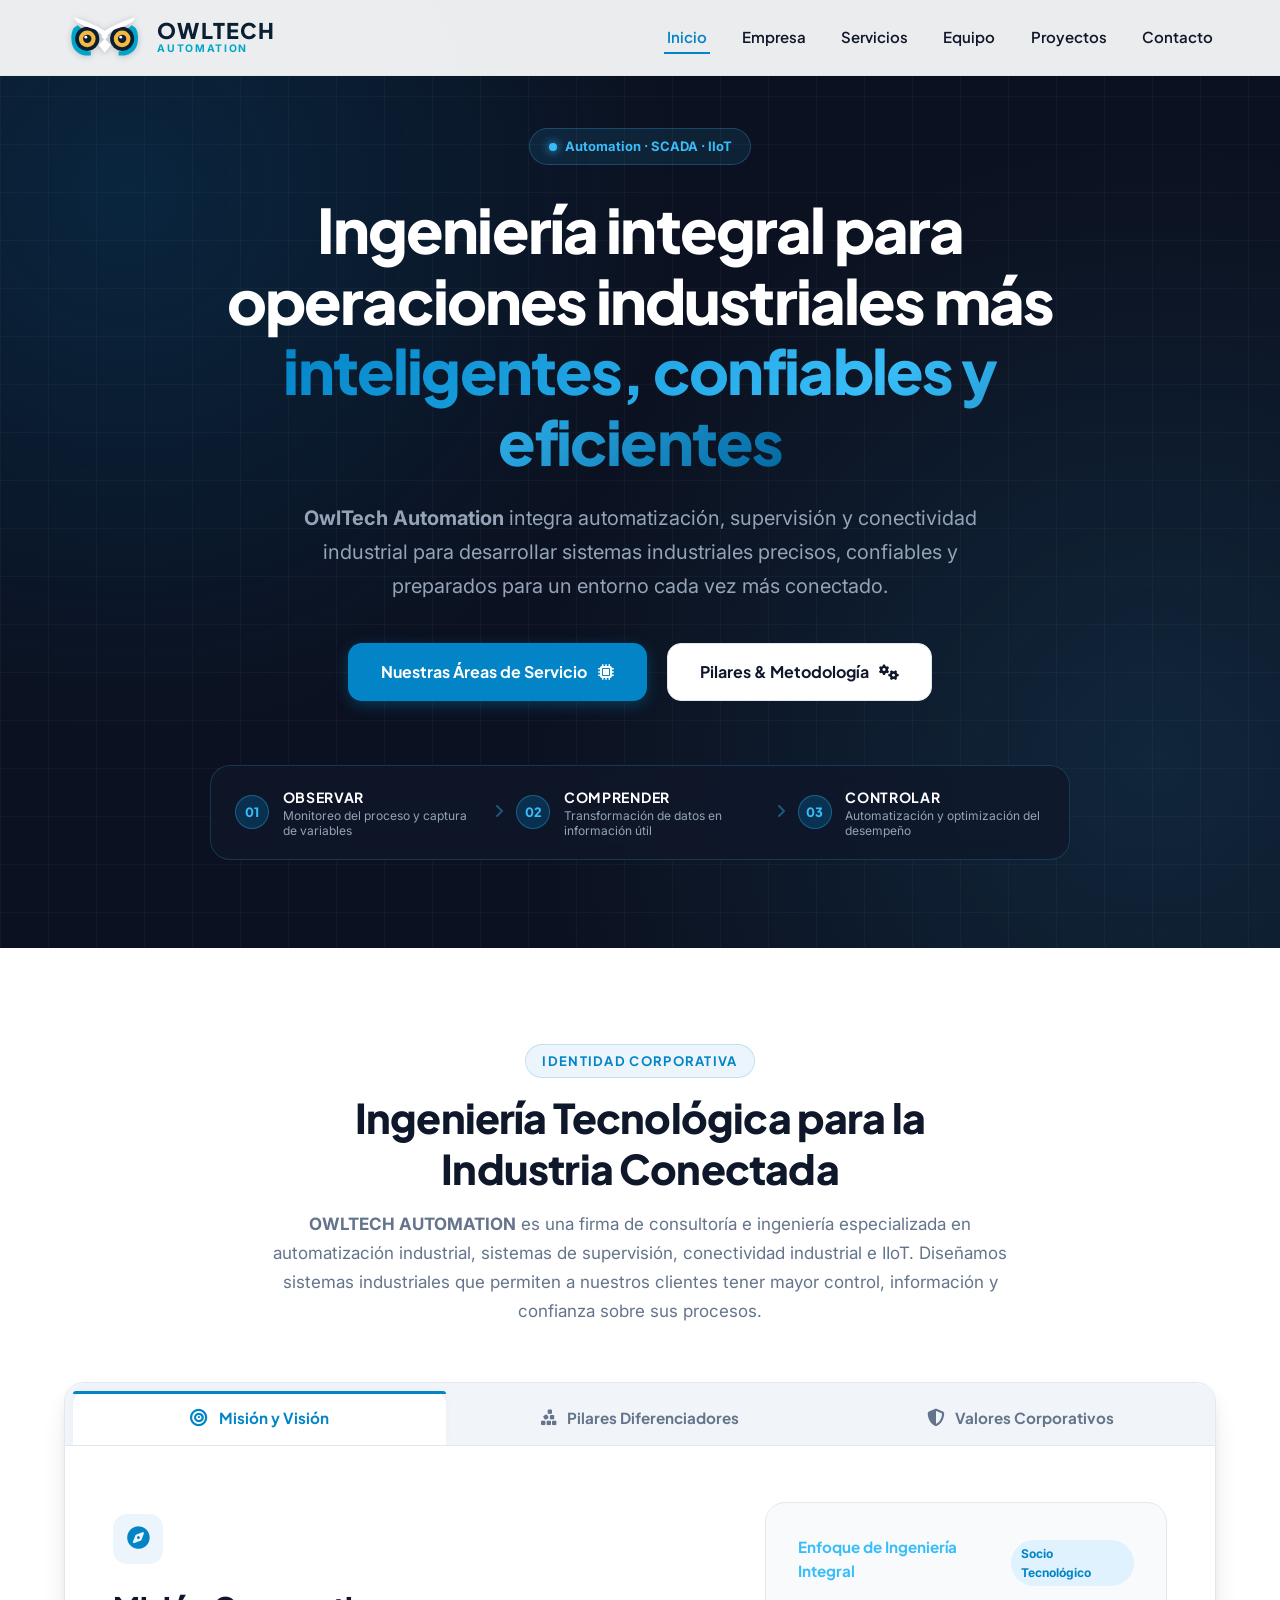
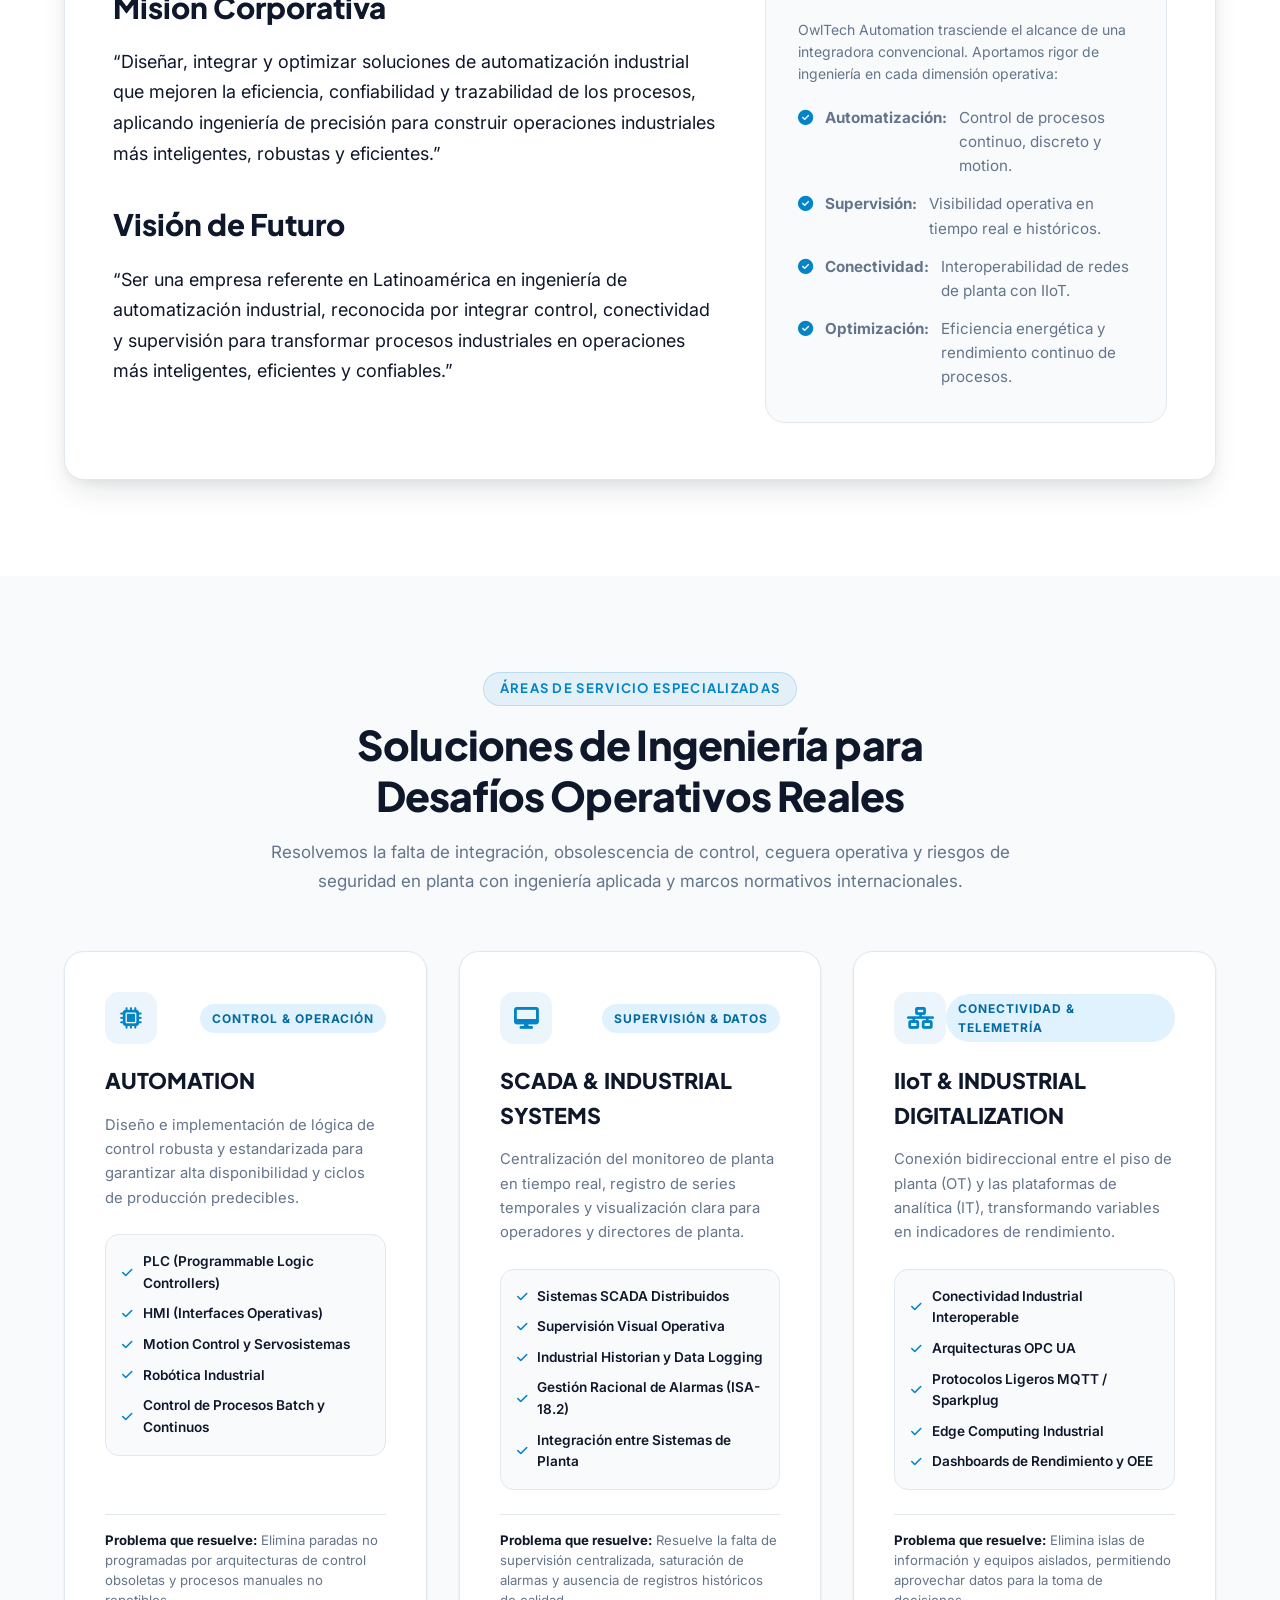
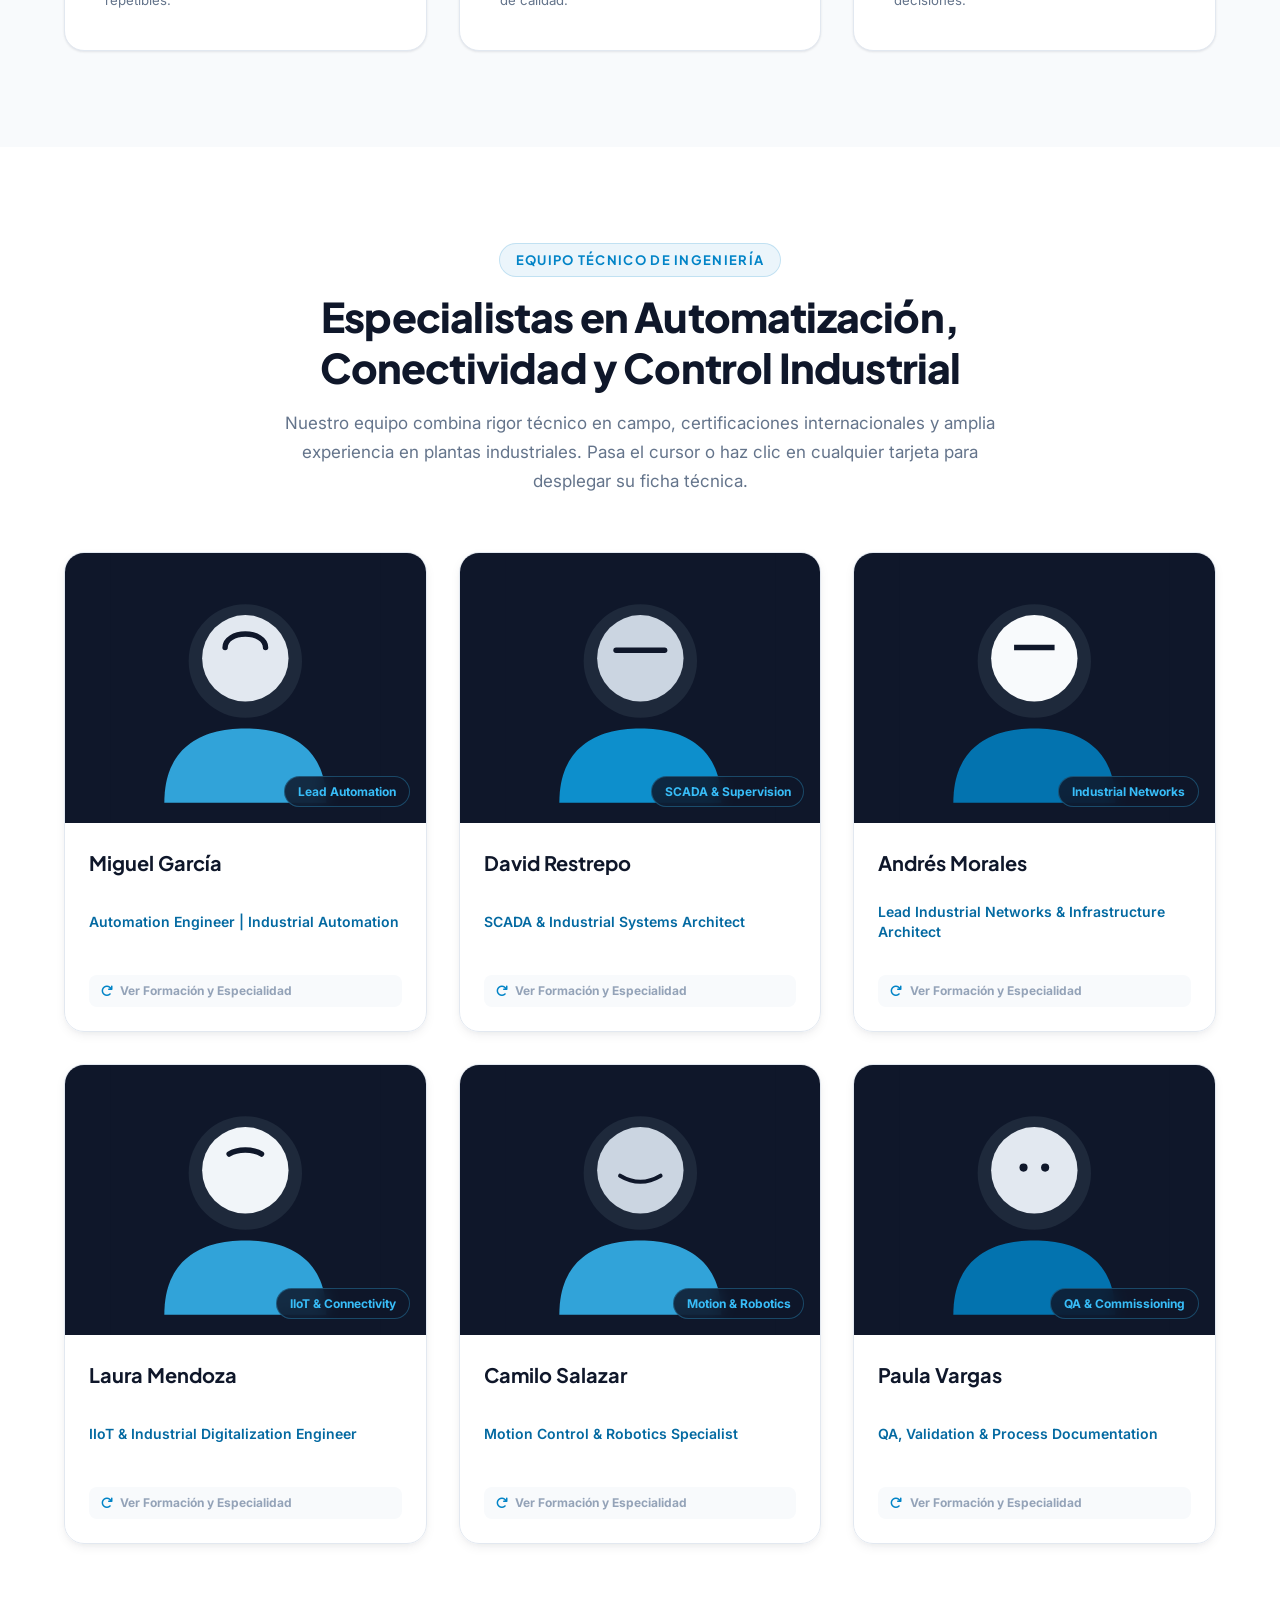
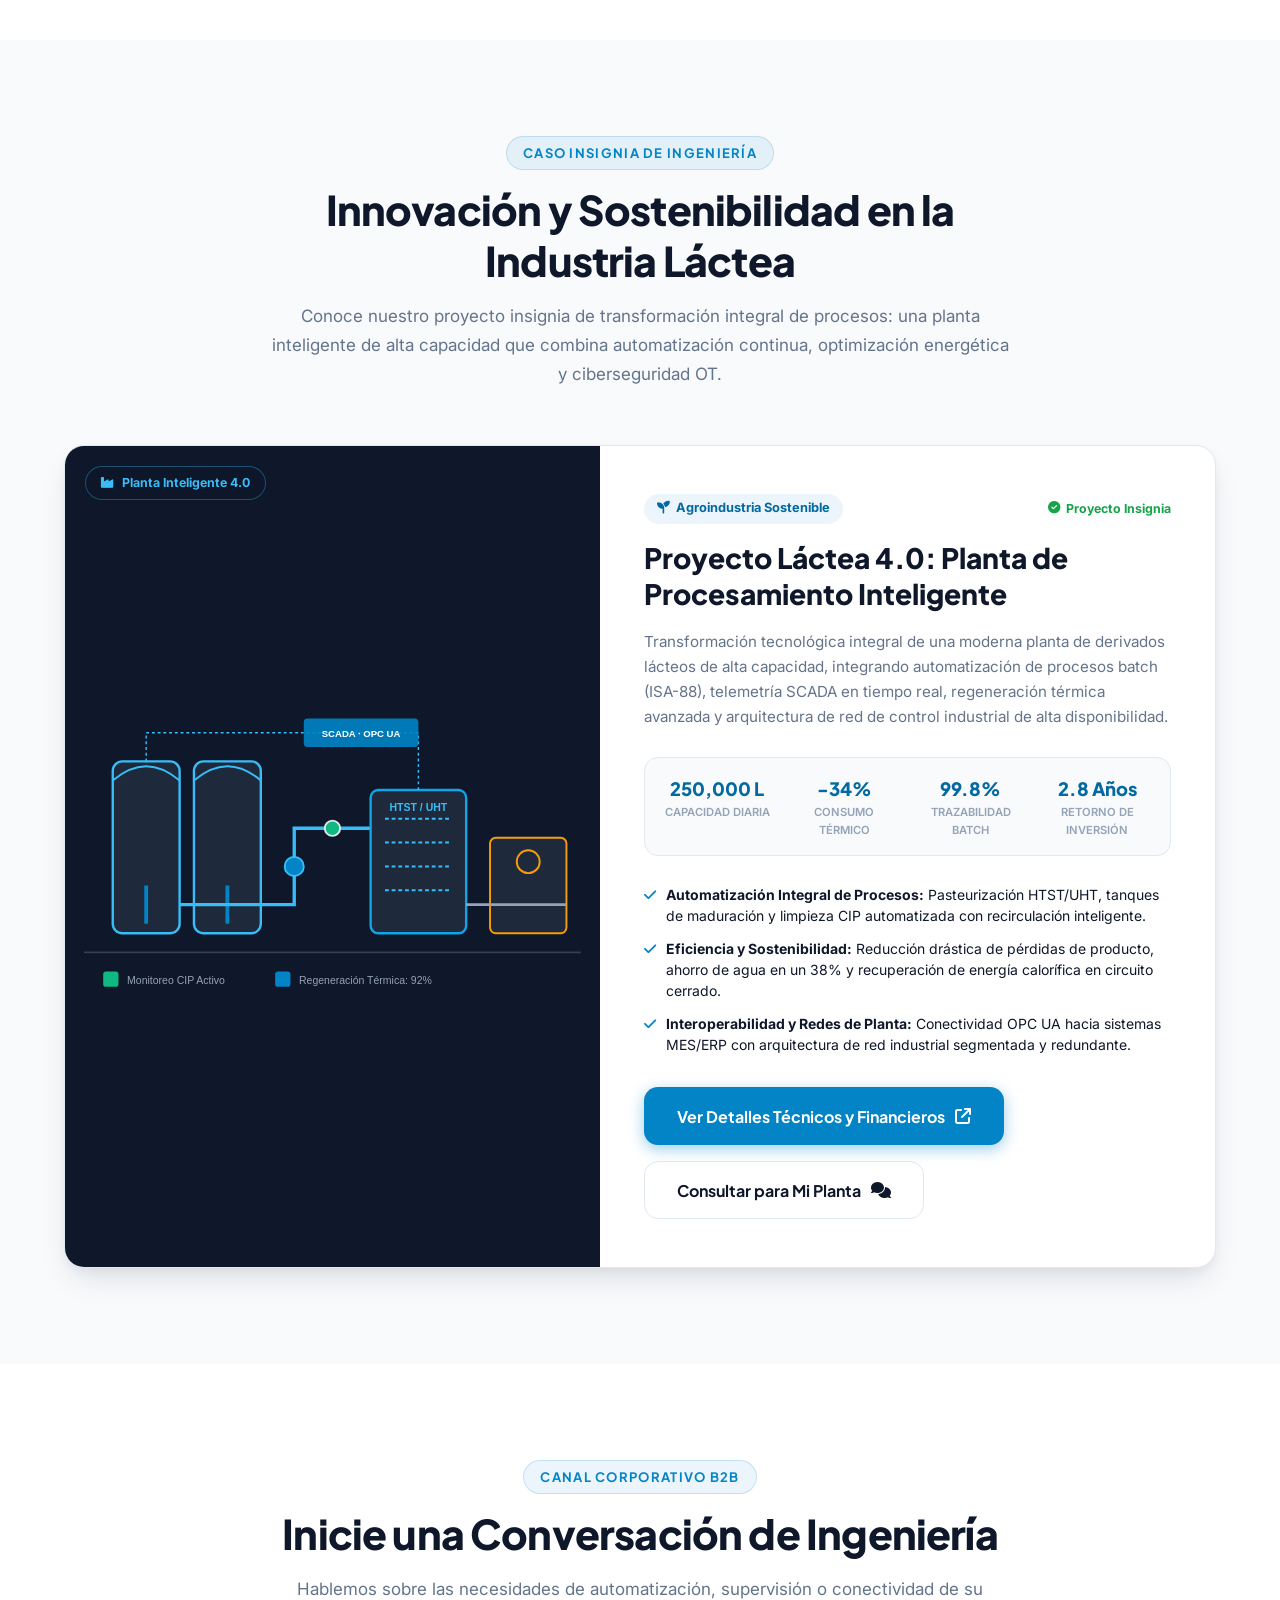
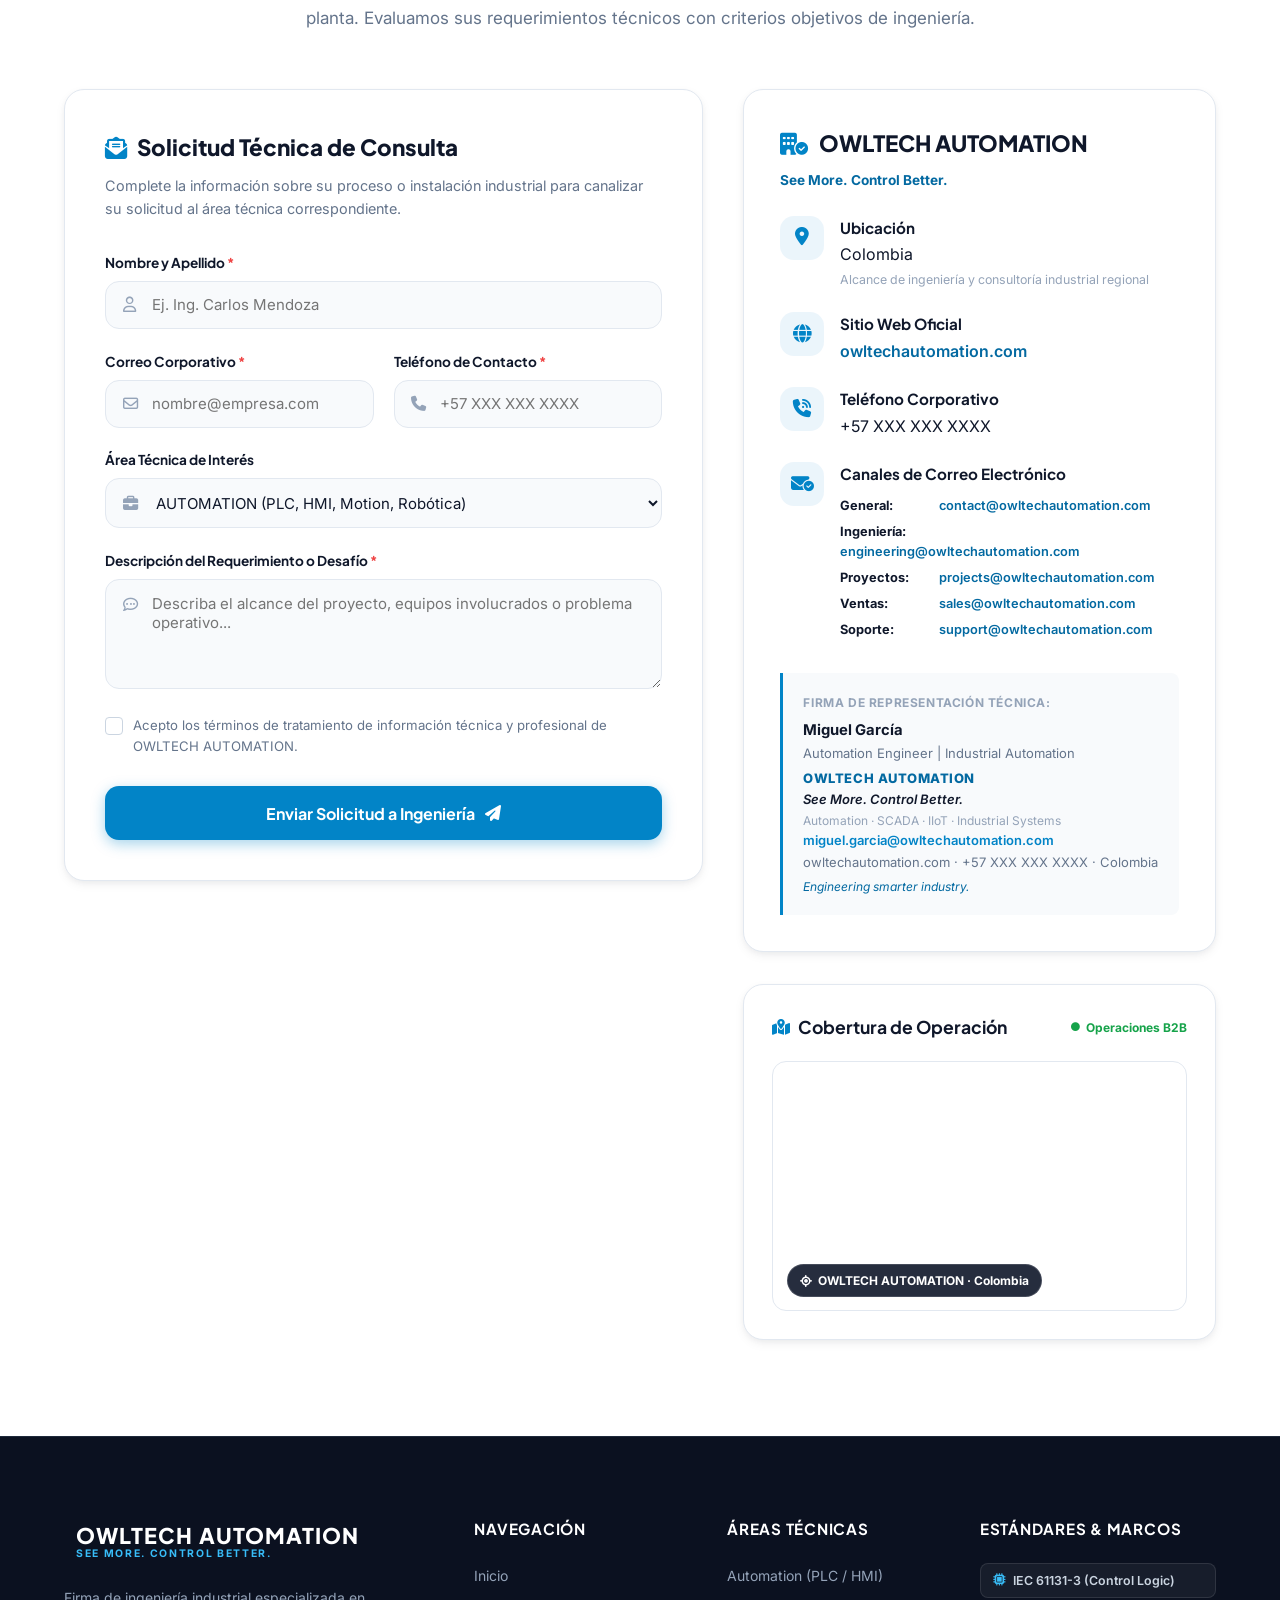
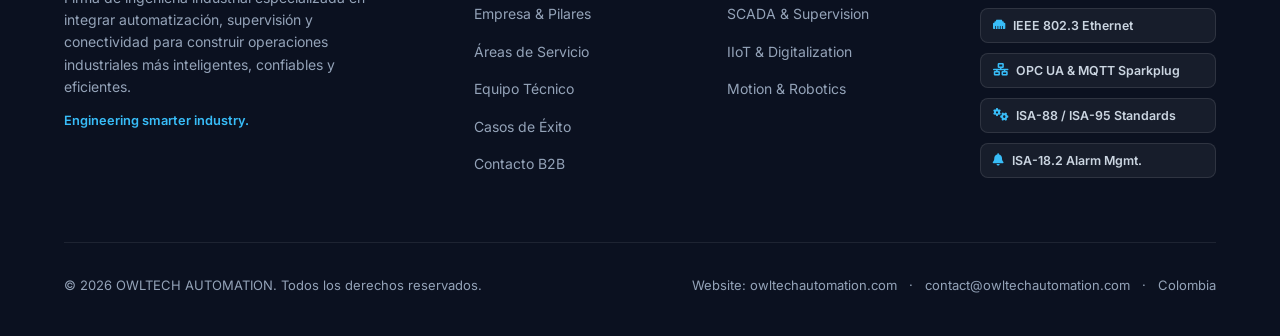
==== index.html @ 950bd66b "Eliminar seccion y menciones de OT Cybersecurity y ajustar layout a 3 servicios" ====
<!DOCTYPE html>
<html lang="es">
<head>
  <meta charset="UTF-8">
  <meta name="viewport" content="width=device-width, initial-scale=1.0">
  <title>OWLTECH AUTOMATION | See More. Control Better. | Ingeniería de Automatización y Control</title>
  <meta name="description" content="OwlTech Automation: Firma de consultoría e ingeniería especializada en automatización industrial, sistemas SCADA, conectividad industrial e IIoT.">
  
  <!-- Google Fonts: Inter & Plus Jakarta Sans -->
  <link rel="preconnect" href="https://fonts.googleapis.com">
  <link rel="preconnect" href="https://fonts.gstatic.com">
  <link href="https://fonts.googleapis.com/css2?family=Inter:wght@300;400;500;600;700&family=Plus+Jakarta+Sans:wght@600;700;800&display=swap" rel="stylesheet">
  
  <!-- Font Awesome Icons -->
  <link rel="stylesheet" href="https://cdnjs.cloudflare.com/ajax/libs/font-awesome/6.5.1/css/all.min.css" integrity="sha512-DTOQO9RWCH3ppGqcWaEA1BIZOC6xxalwEsw9c2QQeAIftl+Vegovlnee1c9QX4TctnWMn13TZye+giMm8e2LwA==" crossorigin="anonymous" referrerpolicy="no-referrer" />

  <link rel="icon" type="image/svg+xml" href="favicon.svg">

  <!-- Estilos Principales -->
  <link rel="stylesheet" href="css/styles.css">
</head>
<body>

  <!-- =========================================================================
       1. HEADER / BARRA DE NAVEGACIÓN
       ========================================================================= -->
  <header class="site-header" id="siteHeader">
    <div class="container header-container">
      <!-- Logo y Marca Oficial: OWLTECH AUTOMATION -->
      <a href="#inicio" class="brand-link" aria-label="Ir a Inicio - OWLTECH AUTOMATION">
        <div class="logo-box" aria-label="Logo OWLTECH AUTOMATION">
          <svg id="owltech-owl-logo" class="owl-logo-svg" xmlns="http://www.w3.org/2000/svg" viewBox="0 0 350 215" width="350" height="215" role="img" aria-labelledby="owl-title owl-desc">
            <title id="owl-title">OWLTECH Automation — Owl Mark</title>
            <desc id="owl-desc">Geometric owl symbol with cyan eye rings, amber irises and movable pupils.</desc>
            <!-- Left cyan outer ring -->
            <path id="left-cyan-ring" d="M41 66 C31 84 29 111 35 135 C42 160 63 177 91 183 L115 183 L115 165 C94 164 76 151 68 132 C59 111 63 87 79 70 L59 53 C52 57 46 61 41 66 Z" fill="#00A6C8"/>
            <!-- Right cyan outer ring -->
            <path id="right-cyan-ring" d="M309 66 C319 84 321 111 315 135 C308 160 287 177 259 183 L235 183 L235 165 C256 164 274 151 282 132 C291 111 287 87 271 70 L291 53 C298 57 304 61 309 66 Z" fill="#00A6C8"/>
            <!-- Left dark eye cavity -->
            <circle cx="100" cy="111" r="52" fill="#0B1F33"/>
            <!-- Right dark eye cavity -->
            <circle cx="250" cy="111" r="52" fill="#0B1F33"/>
            <!-- Left amber iris -->
            <circle cx="100" cy="111" r="36" fill="#F5B942"/>
            <!-- Right amber iris -->
            <circle cx="250" cy="111" r="36" fill="#F5B942"/>
            <!-- Left pupil: animate this group -->
            <g id="left-pupil" transform="translate(0 0)">
              <circle cx="100" cy="111" r="18" fill="#0B1F33"/>
              <circle cx="94" cy="104" r="6" fill="#FFFFFF"/>
            </g>
            <!-- Right pupil: animate this group -->
            <g id="right-pupil" transform="translate(0 0)">
              <circle cx="250" cy="111" r="18" fill="#0B1F33"/>
              <circle cx="244" cy="104" r="6" fill="#FFFFFF"/>
            </g>
            <!-- Main angular brow / forehead -->
            <path id="left-brow" d="M42 18 L91 34 L141 57 L175 76 L175 104 L137 72 L91 57 L58 40 Z" fill="#FFFFFF"/>
            <path id="right-brow" d="M308 18 L259 34 L209 57 L175 76 L175 104 L213 72 L259 57 L292 40 Z" fill="#FFFFFF"/>
            <!-- Central white face / beak connection -->
            <path id="center-face" d="M175 76 L161 101 L175 117 L189 101 Z" fill="#FFFFFF"/>
            <!-- Central lower beak -->
            <path id="beak" d="M175 111 L148 138 L175 170 L202 138 Z" fill="#FFFFFF"/>
          </svg>
        </div>
        <div class="brand-info">
          <span class="brand-name">OWLTECH</span>
          <span class="brand-tag">AUTOMATION</span>
        </div>
      </a>

      <!-- Botón Hamburguesa para Móviles -->
      <button class="nav-toggle" id="navToggle" aria-label="Abrir menú de navegación" aria-expanded="false">
        <span class="hamburger-bar"></span>
        <span class="hamburger-bar"></span>
        <span class="hamburger-bar"></span>
      </button>

      <!-- Menú de Navegación con Smooth Scroll -->
      <nav class="main-nav" id="mainNav">
        <ul class="nav-list">
          <li class="nav-item"><a href="#inicio" class="nav-link active">Inicio</a></li>
          <li class="nav-item"><a href="#empresa" class="nav-link">Empresa</a></li>
          <li class="nav-item"><a href="#servicios" class="nav-link">Servicios</a></li>
          <li class="nav-item"><a href="#equipo" class="nav-link">Equipo</a></li>
          <li class="nav-item"><a href="#proyectos" class="nav-link">Proyectos</a></li>
          <li class="nav-item"><a href="#contacto" class="nav-link">Contacto</a></li>
        </ul>
      </nav>
    </div>
  </header>

  <main>
    <!-- =========================================================================
         SECCIÓN HERO (Posicionamiento y Propuesta de Valor)
         ========================================================================= -->
    <section class="hero-section" id="inicio">
      <div class="hero-bg-overlay"></div>
      <div class="hero-particles" id="heroParticles"></div>
      <div class="container hero-container">
        <div class="hero-content">
          <div class="hero-badge">
            <span class="badge-dot"></span>
            Automation · SCADA · IIoT
          </div>
          <h1 class="hero-title">
            Ingeniería integral para operaciones industriales más <span class="text-gradient">inteligentes, confiables y eficientes</span>
          </h1>
          <p class="hero-description">
            <strong>OwlTech Automation</strong> integra automatización, supervisión y conectividad industrial para desarrollar sistemas industriales precisos, confiables y preparados para un entorno cada vez más conectado.
          </p>
          <div class="hero-actions">
            <a href="#servicios" class="btn btn-primary btn-lg">
              <span>Nuestras Áreas de Servicio</span>
              <i class="fa-solid fa-microchip"></i>
            </a>
            <a href="#empresa" class="btn btn-secondary btn-lg">
              <span>Pilares & Metodología</span>
              <i class="fa-solid fa-gears"></i>
            </a>
          </div>

          <!-- Mensaje Estratégico Conductor: OBSERVAR · COMPRENDER · CONTROLAR -->
          <div class="strategic-loop-container">
            <div class="strategic-pill">
              <span class="pill-step">01</span>
              <div class="pill-body">
                <strong>OBSERVAR</strong>
                <span>Monitoreo del proceso y captura de variables</span>
              </div>
            </div>
            <div class="strategic-arrow"><i class="fa-solid fa-angle-right"></i></div>
            <div class="strategic-pill">
              <span class="pill-step">02</span>
              <div class="pill-body">
                <strong>COMPRENDER</strong>
                <span>Transformación de datos en información útil</span>
              </div>
            </div>
            <div class="strategic-arrow"><i class="fa-solid fa-angle-right"></i></div>
            <div class="strategic-pill">
              <span class="pill-step">03</span>
              <div class="pill-body">
                <strong>CONTROLAR</strong>
                <span>Automatización y optimización del desempeño</span>
              </div>
            </div>
          </div>
        </div>
      </div>
    </section>

    <!-- =========================================================================
         2. SECCIÓN CORPORATIVA (SOBRE NOSOTROS / OWLTECH AUTOMATION)
         ========================================================================= -->
    <section class="section section-about" id="empresa">
      <div class="container">
        <div class="section-header text-center">
          <span class="section-tag">Identidad Corporativa</span>
          <h2 class="section-title">Ingeniería Tecnológica para la Industria Conectada</h2>
          <p class="section-subtitle">
            <strong>OWLTECH AUTOMATION</strong> es una firma de consultoría e ingeniería especializada en automatización industrial, sistemas de supervisión, conectividad industrial e IIoT. Diseñamos sistemas industriales que permiten a nuestros clientes tener mayor control, información y confianza sobre sus procesos.
          </p>
        </div>

        <!-- Componente Interactivo de Pestañas / Tabs Corporativas -->
        <div class="tabs-corporate-wrapper">
          <div class="tabs-navigation" role="tablist" aria-label="Información Corporativa de OwlTech Automation">
            <button class="tab-btn active" role="tab" aria-selected="true" aria-controls="panel-mision" id="tab-mision" data-tab="panel-mision">
              <i class="fa-solid fa-bullseye"></i>
              <span>Misión y Visión</span>
            </button>
            <button class="tab-btn" role="tab" aria-selected="false" aria-controls="panel-pilares" id="tab-pilares" data-tab="panel-pilares">
              <i class="fa-solid fa-cubes-stacked"></i>
              <span>Pilares Diferenciadores</span>
            </button>
            <button class="tab-btn" role="tab" aria-selected="false" aria-controls="panel-valores" id="tab-valores" data-tab="panel-valores">
              <i class="fa-solid fa-shield-halved"></i>
              <span>Valores Corporativos</span>
            </button>
          </div>

          <!-- Paneles de Contenido -->
          <div class="tabs-content">
            <!-- Panel Misión y Visión -->
            <div class="tab-panel active" id="panel-mision" role="tabpanel" aria-labelledby="tab-mision">
              <div class="panel-grid">
                <div class="panel-text">
                  <div class="panel-icon-badge">
                    <i class="fa-solid fa-compass"></i>
                  </div>
                  <h3>Misión Corporativa</h3>
                  <p class="lead-text">
                    “Diseñar, integrar y optimizar soluciones de automatización industrial que mejoren la eficiencia, confiabilidad y trazabilidad de los procesos, aplicando ingeniería de precisión para construir operaciones industriales más inteligentes, robustas y eficientes.”
                  </p>
                  
                  <h3 style="margin-top: 2rem;">Visión de Futuro</h3>
                  <p class="lead-text">
                    “Ser una empresa referente en Latinoamérica en ingeniería de automatización industrial, reconocida por integrar control, conectividad y supervisión para transformar procesos industriales en operaciones más inteligentes, eficientes y confiables.”
                  </p>
                </div>

                <div class="panel-visual">
                  <div class="visual-card">
                    <div class="visual-header">
                      <span class="metric-title">Enfoque de Ingeniería Integral</span>
                      <span class="badge-accent">Socio Tecnológico</span>
                    </div>
                    <p style="font-size: 0.875rem; color: var(--color-text-muted); margin-bottom: 1.25rem;">
                      OwlTech Automation trasciende el alcance de una integradora convencional. Aportamos rigor de ingeniería en cada dimensión operativa:
                    </p>
                    <ul class="check-list">
                      <li><i class="fa-solid fa-check-circle"></i> <strong>Automatización:</strong> Control de procesos continuo, discreto y motion.</li>
                      <li><i class="fa-solid fa-check-circle"></i> <strong>Supervisión:</strong> Visibilidad operativa en tiempo real e históricos.</li>
                      <li><i class="fa-solid fa-check-circle"></i> <strong>Conectividad:</strong> Interoperabilidad de redes de planta con IIoT.</li>
                      <li><i class="fa-solid fa-check-circle"></i> <strong>Optimización:</strong> Eficiencia energética y rendimiento continuo de procesos.</li>
                    </ul>
                  </div>
                </div>
              </div>
            </div>

            <!-- Panel Pilares Diferenciadores -->
            <div class="tab-panel" id="panel-pilares" role="tabpanel" aria-labelledby="tab-pilares">
              <div class="pillars-grid-extended">
                <div class="pillar-card">
                  <div class="pillar-num">01</div>
                  <h4>INTEGRACIÓN</h4>
                  <p>Integramos sistemas de control, supervisión, comunicación y adquisición de datos dentro de una arquitectura coherente, eliminando islas de automatización.</p>
                </div>

                <div class="pillar-card">
                  <div class="pillar-num">02</div>
                  <h4>DIGITALIZACIÓN</h4>
                  <p>Convertimos los datos de los procesos industriales en información útil para supervisión, análisis, optimización y toma de decisiones operativas.</p>
                </div>

                <div class="pillar-card">
                  <div class="pillar-num">03</div>
                  <h4>INGENIERÍA</h4>
                  <p>Desarrollamos soluciones mediante análisis metódico, diseño formal, implementación rigurosa, documentación técnica, validación y puesta en marcha.</p>
                </div>
              </div>
            </div>

            <!-- Panel Valores Corporativos (5 Valores Oficiales) -->
            <div class="tab-panel" id="panel-valores" role="tabpanel" aria-labelledby="tab-valores">
              <div class="values-five-grid">
                <div class="value-card">
                  <div class="value-icon"><i class="fa-solid fa-bullseye"></i></div>
                  <h4>PRECISIÓN</h4>
                  <p>Diseñamos soluciones basadas en análisis técnico, exactitud y control riguroso de las variables del proceso.</p>
                </div>
                
                <div class="value-card">
                  <div class="value-icon"><i class="fa-solid fa-gears"></i></div>
                  <h4>CONFIABILIDAD</h4>
                  <p>Construimos sistemas estables, consistentes y preparados para operar ininterrumpidamente en entornos industriales exigentes.</p>
                </div>

                <div class="value-card">
                  <div class="value-icon"><i class="fa-solid fa-lightbulb"></i></div>
                  <h4>INNOVACIÓN</h4>
                  <p>Aplicamos tecnologías de automatización, conectividad e inteligencia industrial para convertir los datos en mejores decisiones.</p>
                </div>

                <div class="value-card">
                  <div class="value-icon"><i class="fa-solid fa-shield-halved"></i></div>
                  <h4>SEGURIDAD</h4>
                  <p>Integramos la seguridad desde el diseño para proteger la disponibilidad, integridad y confidencialidad de los sistemas industriales.</p>
                </div>

                <div class="value-card value-card-highlight">
                  <div class="value-icon"><i class="fa-solid fa-eye"></i></div>
                  <h4>VIGILANCIA</h4>
                  <p>Monitoreamos continuamente los procesos para detectar desviaciones, anticipar problemas y mantener el control de la operación.</p>
                </div>
              </div>
            </div>
          </div>
        </div>
      </div>
    </section>

    <!-- =========================================================================
         ÁREAS DE SERVICIO Y RESOLUCIÓN DE PROBLEMAS INDUSTRIALES
         ========================================================================= -->
    <section class="section section-services bg-alt" id="servicios">
      <div class="container">
        <div class="section-header text-center">
          <span class="section-tag">Áreas de Servicio Especializadas</span>
          <h2 class="section-title">Soluciones de Ingeniería para Desafíos Operativos Reales</h2>
          <p class="section-subtitle">
            Resolvemos la falta de integración, obsolescencia de control, ceguera operativa y riesgos de seguridad en planta con ingeniería aplicada y marcos normativos internacionales.
          </p>
        </div>

        <div class="services-four-grid">
          
          <!-- Servicio 1: AUTOMATION -->
          <article class="service-box">
            <div class="service-header">
              <div class="service-icon"><i class="fa-solid fa-microchip"></i></div>
              <span class="service-tag-label">Control & Operación</span>
            </div>
            <h3 class="service-name">AUTOMATION</h3>
            <p class="service-desc">
              Diseño e implementación de lógica de control robusta y estandarizada para garantizar alta disponibilidad y ciclos de producción predecibles.
            </p>
            <div class="service-tech-list">
              <span class="tech-item"><i class="fa-solid fa-check"></i> PLC (Programmable Logic Controllers)</span>
              <span class="tech-item"><i class="fa-solid fa-check"></i> HMI (Interfaces Operativas)</span>
              <span class="tech-item"><i class="fa-solid fa-check"></i> Motion Control y Servosistemas</span>
              <span class="tech-item"><i class="fa-solid fa-check"></i> Robótica Industrial</span>
              <span class="tech-item"><i class="fa-solid fa-check"></i> Control de Procesos Batch y Continuos</span>
            </div>
            <div class="service-benefit">
              <strong>Problema que resuelve:</strong> Elimina paradas no programadas por arquitecturas de control obsoletas y procesos manuales no repetibles.
            </div>
          </article>

          <!-- Servicio 2: SCADA & INDUSTRIAL SYSTEMS -->
          <article class="service-box">
            <div class="service-header">
              <div class="service-icon"><i class="fa-solid fa-desktop"></i></div>
              <span class="service-tag-label">Supervisión & Datos</span>
            </div>
            <h3 class="service-name">SCADA & INDUSTRIAL SYSTEMS</h3>
            <p class="service-desc">
              Centralización del monitoreo de planta en tiempo real, registro de series temporales y visualización clara para operadores y directores de planta.
            </p>
            <div class="service-tech-list">
              <span class="tech-item"><i class="fa-solid fa-check"></i> Sistemas SCADA Distribuidos</span>
              <span class="tech-item"><i class="fa-solid fa-check"></i> Supervisión Visual Operativa</span>
              <span class="tech-item"><i class="fa-solid fa-check"></i> Industrial Historian y Data Logging</span>
              <span class="tech-item"><i class="fa-solid fa-check"></i> Gestión Racional de Alarmas (ISA-18.2)</span>
              <span class="tech-item"><i class="fa-solid fa-check"></i> Integración entre Sistemas de Planta</span>
            </div>
            <div class="service-benefit">
              <strong>Problema que resuelve:</strong> Resuelve la falta de supervisión centralizada, saturación de alarmas y ausencia de registros históricos de calidad.
            </div>
          </article>

          <!-- Servicio 3: IIoT & INDUSTRIAL DIGITALIZATION -->
          <article class="service-box">
            <div class="service-header">
              <div class="service-icon"><i class="fa-solid fa-network-wired"></i></div>
              <span class="service-tag-label">Conectividad & Telemetría</span>
            </div>
            <h3 class="service-name">IIoT & INDUSTRIAL DIGITALIZATION</h3>
            <p class="service-desc">
              Conexión bidireccional entre el piso de planta (OT) y las plataformas de analítica (IT), transformando variables en indicadores de rendimiento.
            </p>
            <div class="service-tech-list">
              <span class="tech-item"><i class="fa-solid fa-check"></i> Conectividad Industrial Interoperable</span>
              <span class="tech-item"><i class="fa-solid fa-check"></i> Arquitecturas OPC UA</span>
              <span class="tech-item"><i class="fa-solid fa-check"></i> Protocolos Ligeros MQTT / Sparkplug</span>
              <span class="tech-item"><i class="fa-solid fa-check"></i> Edge Computing Industrial</span>
              <span class="tech-item"><i class="fa-solid fa-check"></i> Dashboards de Rendimiento y OEE</span>
            </div>
            <div class="service-benefit">
              <strong>Problema que resuelve:</strong> Elimina islas de información y equipos aislados, permitiendo aprovechar datos para la toma de decisiones.
            </div>
          </article>

        </div>
      </div>
    </section>

    <!-- =========================================================================
         3. SECCIÓN DE EQUIPO TÉCNICO (6 INTEGRANTES)
         ========================================================================= -->
    <section class="section section-team" id="equipo">
      <div class="container">
        <div class="section-header text-center">
          <span class="section-tag">Equipo Técnico de Ingeniería</span>
          <h2 class="section-title">Especialistas en Automatización, Conectividad y Control Industrial</h2>
          <p class="section-subtitle">
            Nuestro equipo combina rigor técnico en campo, certificaciones internacionales y amplia experiencia en plantas industriales. Pasa el cursor o haz clic en cualquier tarjeta para desplegar su ficha técnica.
          </p>
        </div>

        <!-- Grid de 6 Miembros (3x2 en escritorio, 1x6 en móviles) -->
        <div class="team-grid">
          
          <!-- Miembro 1: Miguel García -->
          <div class="team-card" data-member="1" tabindex="0" role="button" aria-label="Ver ficha técnica de Miguel García">
            <div class="card-inner">
              <div class="card-front">
                <div class="member-photo-container">
                  <div class="member-photo-placeholder" aria-label="[FOTO_INTEGRANTE_PLACEHOLDER]">
                    <svg viewBox="0 0 200 200" class="avatar-svg" fill="none">
                      <rect width="200" height="200" fill="#0F172A"/>
                      <circle cx="100" cy="80" r="42" fill="#1E293B"/>
                      <path d="M40 185C40 145 66 130 100 130C134 130 160 145 160 185" fill="#38BDF8" opacity="0.85"/>
                      <circle cx="100" cy="78" r="32" fill="#E2E8F0"/>
                      <path d="M85 70C85 64 92 60 100 60C108 60 115 64 115 70" stroke="#0F172A" stroke-width="4" stroke-linecap="round"/>
                    </svg>
                    <span class="photo-tag">Lead Automation</span>
                  </div>
                </div>
                <div class="member-info">
                  <h3 class="member-name">Miguel García</h3>
                  <p class="member-role">Automation Engineer | Industrial Automation</p>
                  <div class="flip-hint">
                    <i class="fa-solid fa-arrow-rotate-right"></i>
                    <span>Ver Formación y Especialidad</span>
                  </div>
                </div>
              </div>
              <div class="card-back">
                <div class="back-header">
                  <h4 class="back-title">Ficha Técnica</h4>
                  <span class="back-badge">Lead Engineer</span>
                </div>
                <div class="back-content">
                  <div class="info-block">
                    <span class="info-label"><i class="fa-solid fa-graduation-cap"></i> Formación Académica:</span>
                    <p class="info-value">Ingeniería en Automatización y Control Industrial. Especialización en Sistemas Embebidos e Instrumentación.</p>
                  </div>
                  <div class="info-block">
                    <span class="info-label"><i class="fa-solid fa-certificate"></i> Certificaciones Técnicas:</span>
                    <p class="info-value">Certificado en Controladores Industriales PLC/PAC, Estandarización de Código ISA-88, Seguridad Funcional.</p>
                  </div>
                  <div class="info-block">
                    <span class="info-label"><i class="fa-solid fa-bolt"></i> Especialidad:</span>
                    <p class="info-value">Diseño de arquitecturas de control para procesos continuos y discretos, control PID avanzado y comisionamiento.</p>
                  </div>
                </div>
                <div class="card-back-footer">
                  <a href="mailto:miguel.garcia@owltechautomation.com" class="btn-contact-member">miguel.garcia@owltechautomation.com</a>
                </div>
              </div>
            </div>
          </div>

          <!-- Miembro 2: David Restrepo -->
          <div class="team-card" data-member="2" tabindex="0" role="button" aria-label="Ver ficha técnica de David Restrepo">
            <div class="card-inner">
              <div class="card-front">
                <div class="member-photo-container">
                  <div class="member-photo-placeholder" aria-label="[FOTO_INTEGRANTE_PLACEHOLDER]">
                    <svg viewBox="0 0 200 200" class="avatar-svg" fill="none">
                      <rect width="200" height="200" fill="#0F172A"/>
                      <circle cx="100" cy="80" r="42" fill="#1E293B"/>
                      <path d="M40 185C40 145 66 130 100 130C134 130 160 145 160 185" fill="#0EA5E9" opacity="0.85"/>
                      <circle cx="100" cy="78" r="32" fill="#CBD5E1"/>
                      <path d="M82 72H118" stroke="#0F172A" stroke-width="4" stroke-linecap="round"/>
                    </svg>
                    <span class="photo-tag">SCADA & Supervision</span>
                  </div>
                </div>
                <div class="member-info">
                  <h3 class="member-name">David Restrepo</h3>
                  <p class="member-role">SCADA & Industrial Systems Architect</p>
                  <div class="flip-hint">
                    <i class="fa-solid fa-arrow-rotate-right"></i>
                    <span>Ver Formación y Especialidad</span>
                  </div>
                </div>
              </div>
              <div class="card-back">
                <div class="back-header">
                  <h4 class="back-title">Ficha Técnica</h4>
                  <span class="back-badge">SCADA Specialist</span>
                </div>
                <div class="back-content">
                  <div class="info-block">
                    <span class="info-label"><i class="fa-solid fa-graduation-cap"></i> Formación Académica:</span>
                    <p class="info-value">Ingeniero Electrónico con Maestría en Redes de Comunicaciones Industriales y Telemática.</p>
                  </div>
                  <div class="info-block">
                    <span class="info-label"><i class="fa-solid fa-certificate"></i> Certificaciones Técnicas:</span>
                    <p class="info-value">Especialista Certificado en Arquitecturas SCADA Distribuidas, Historian & SQL Industrial, ISA-18.2 Alarm Management.</p>
                  </div>
                  <div class="info-block">
                    <span class="info-label"><i class="fa-solid fa-bolt"></i> Especialidad:</span>
                    <p class="info-value">Diseño de interfaces HMI de alto rendimiento (High-Performance HMI), servidores redundantes de alarmas y registros históricos.</p>
                  </div>
                </div>
                <div class="card-back-footer">
                  <a href="mailto:david.restrepo@owltechautomation.com" class="btn-contact-member">david.restrepo@owltechautomation.com</a>
                </div>
              </div>
            </div>
          </div>

          <!-- Miembro 3: Andrés Morales -->
          <div class="team-card" data-member="3" tabindex="0" role="button" aria-label="Ver ficha técnica de Andrés Morales">
            <div class="card-inner">
              <div class="card-front">
                <div class="member-photo-container">
                  <div class="member-photo-placeholder" aria-label="[FOTO_INTEGRANTE_PLACEHOLDER]">
                    <svg viewBox="0 0 200 200" class="avatar-svg" fill="none">
                      <rect width="200" height="200" fill="#0F172A"/>
                      <circle cx="100" cy="80" r="42" fill="#1E293B"/>
                      <path d="M40 185C40 145 66 130 100 130C134 130 160 145 160 185" fill="#0284C7" opacity="0.85"/>
                      <circle cx="100" cy="78" r="32" fill="#F8FAFC"/>
                      <path d="M85 70L115 70" stroke="#0F172A" stroke-width="4"/>
                    </svg>
                    <span class="photo-tag">Industrial Networks</span>
                  </div>
                </div>
                <div class="member-info">
                  <h3 class="member-name">Andrés Morales</h3>
                  <p class="member-role">Lead Industrial Networks & Infrastructure Architect</p>
                  <div class="flip-hint">
                    <i class="fa-solid fa-arrow-rotate-right"></i>
                    <span>Ver Formación y Especialidad</span>
                  </div>
                </div>
              </div>
              <div class="card-back">
                <div class="back-header">
                  <h4 class="back-title">Ficha Técnica</h4>
                  <span class="back-badge">Networks Lead</span>
                </div>
                <div class="back-content">
                  <div class="info-block">
                    <span class="info-label"><i class="fa-solid fa-graduation-cap"></i> Formación Académica:</span>
                    <p class="info-value">Ingeniero de Sistemas e Informática con Postgrado en Redes y Telecomunicaciones Industriales.</p>
                  </div>
                  <div class="info-block">
                    <span class="info-label"><i class="fa-solid fa-certificate"></i> Certificaciones Técnicas:</span>
                    <p class="info-value">Especialista en Redes Industriales de Alta Disponibilidad, EtherNet/IP, PROFINET y arquitecturas de planta.</p>
                  </div>
                  <div class="info-block">
                    <span class="info-label"><i class="fa-solid fa-bolt"></i> Especialidad:</span>
                    <p class="info-value">Diseño de infraestructura de comunicaciones industriales, topologías de anillo redundante, switches de grado industrial y virtualización de control.</p>
                  </div>
                </div>
                <div class="card-back-footer">
                  <a href="mailto:andres.morales@owltechautomation.com" class="btn-contact-member">andres.morales@owltechautomation.com</a>
                </div>
              </div>
            </div>
          </div>

          <!-- Miembro 4: Laura Mendoza -->
          <div class="team-card" data-member="4" tabindex="0" role="button" aria-label="Ver ficha técnica de Laura Mendoza">
            <div class="card-inner">
              <div class="card-front">
                <div class="member-photo-container">
                  <div class="member-photo-placeholder" aria-label="[FOTO_INTEGRANTE_PLACEHOLDER]">
                    <svg viewBox="0 0 200 200" class="avatar-svg" fill="none">
                      <rect width="200" height="200" fill="#0F172A"/>
                      <circle cx="100" cy="80" r="42" fill="#1E293B"/>
                      <path d="M40 185C40 145 66 130 100 130C134 130 160 145 160 185" fill="#38BDF8" opacity="0.85"/>
                      <circle cx="100" cy="78" r="32" fill="#F1F5F9"/>
                      <path d="M88 66C94 62 106 62 112 66" stroke="#0F172A" stroke-width="4" stroke-linecap="round"/>
                    </svg>
                    <span class="photo-tag">IIoT & Connectivity</span>
                  </div>
                </div>
                <div class="member-info">
                  <h3 class="member-name">Laura Mendoza</h3>
                  <p class="member-role">IIoT & Industrial Digitalization Engineer</p>
                  <div class="flip-hint">
                    <i class="fa-solid fa-arrow-rotate-right"></i>
                    <span>Ver Formación y Especialidad</span>
                  </div>
                </div>
              </div>
              <div class="card-back">
                <div class="back-header">
                  <h4 class="back-title">Ficha Técnica</h4>
                  <span class="back-badge">Digitalization</span>
                </div>
                <div class="back-content">
                  <div class="info-block">
                    <span class="info-label"><i class="fa-solid fa-graduation-cap"></i> Formación Académica:</span>
                    <p class="info-value">Ingeniera en Telecomunicaciones y Telemática con enfoque en Protocolos Industriales y Edge Computing.</p>
                  </div>
                  <div class="info-block">
                    <span class="info-label"><i class="fa-solid fa-certificate"></i> Certificaciones Técnicas:</span>
                    <p class="info-value">Especialista en Integración OPC UA, MQTT Sparkplug B y despliegue de pasarelas Edge industriales.</p>
                  </div>
                  <div class="info-block">
                    <span class="info-label"><i class="fa-solid fa-bolt"></i> Especialidad:</span>
                    <p class="info-value">Interconexión OT/IT, adquisición y normalización de variables de campo, creación de dashboards operativos e indicadores OEE.</p>
                  </div>
                </div>
                <div class="card-back-footer">
                  <a href="mailto:laura.mendoza@owltechautomation.com" class="btn-contact-member">laura.mendoza@owltechautomation.com</a>
                </div>
              </div>
            </div>
          </div>

          <!-- Miembro 5: Camilo Salazar -->
          <div class="team-card" data-member="5" tabindex="0" role="button" aria-label="Ver ficha técnica de Camilo Salazar">
            <div class="card-inner">
              <div class="card-front">
                <div class="member-photo-container">
                  <div class="member-photo-placeholder" aria-label="[FOTO_INTEGRANTE_PLACEHOLDER]">
                    <svg viewBox="0 0 200 200" class="avatar-svg" fill="none">
                      <rect width="200" height="200" fill="#0F172A"/>
                      <circle cx="100" cy="80" r="42" fill="#1E293B"/>
                      <path d="M40 185C40 145 66 130 100 130C134 130 160 145 160 185" fill="#38BDF8" opacity="0.85"/>
                      <circle cx="100" cy="78" r="32" fill="#CBD5E1"/>
                      <path d="M85 82C95 88 105 88 115 82" stroke="#0F172A" stroke-width="3" stroke-linecap="round"/>
                    </svg>
                    <span class="photo-tag">Motion & Robotics</span>
                  </div>
                </div>
                <div class="member-info">
                  <h3 class="member-name">Camilo Salazar</h3>
                  <p class="member-role">Motion Control & Robotics Specialist</p>
                  <div class="flip-hint">
                    <i class="fa-solid fa-arrow-rotate-right"></i>
                    <span>Ver Formación y Especialidad</span>
                  </div>
                </div>
              </div>
              <div class="card-back">
                <div class="back-header">
                  <h4 class="back-title">Ficha Técnica</h4>
                  <span class="back-badge">Motion Lead</span>
                </div>
                <div class="back-content">
                  <div class="info-block">
                    <span class="info-label"><i class="fa-solid fa-graduation-cap"></i> Formación Académica:</span>
                    <p class="info-value">Ingeniero Mecatrónico con Especialización en Cinemática, Servocontrol y Robótica Industrial.</p>
                  </div>
                  <div class="info-block">
                    <span class="info-label"><i class="fa-solid fa-certificate"></i> Certificaciones Técnicas:</span>
                    <p class="info-value">Certificado en Integración y Seguridad de Celdas Robóticas (ISO 10218) y Sistemas de Servomotores Multieje.</p>
                  </div>
                  <div class="info-block">
                    <span class="info-label"><i class="fa-solid fa-bolt"></i> Especialidad:</span>
                    <p class="info-value">Sincronización cinemática de alta velocidad, posicionamiento de precisión, celdas de paletizado y seguridad funcional de máquinas.</p>
                  </div>
                </div>
                <div class="card-back-footer">
                  <a href="mailto:camilo.salazar@owltechautomation.com" class="btn-contact-member">camilo.salazar@owltechautomation.com</a>
                </div>
              </div>
            </div>
          </div>

          <!-- Miembro 6: Paula Vargas -->
          <div class="team-card" data-member="6" tabindex="0" role="button" aria-label="Ver ficha técnica de Paula Vargas">
            <div class="card-inner">
              <div class="card-front">
                <div class="member-photo-container">
                  <div class="member-photo-placeholder" aria-label="[FOTO_INTEGRANTE_PLACEHOLDER]">
                    <svg viewBox="0 0 200 200" class="avatar-svg" fill="none">
                      <rect width="200" height="200" fill="#0F172A"/>
                      <circle cx="100" cy="80" r="42" fill="#1E293B"/>
                      <path d="M40 185C40 145 66 130 100 130C134 130 160 145 160 185" fill="#0284C7" opacity="0.85"/>
                      <circle cx="100" cy="78" r="32" fill="#E2E8F0"/>
                      <circle cx="92" cy="76" r="3" fill="#0F172A"/>
                      <circle cx="108" cy="76" r="3" fill="#0F172A"/>
                    </svg>
                    <span class="photo-tag">QA & Commissioning</span>
                  </div>
                </div>
                <div class="member-info">
                  <h3 class="member-name">Paula Vargas</h3>
                  <p class="member-role">QA, Validation & Process Documentation</p>
                  <div class="flip-hint">
                    <i class="fa-solid fa-arrow-rotate-right"></i>
                    <span>Ver Formación y Especialidad</span>
                  </div>
                </div>
              </div>
              <div class="card-back">
                <div class="back-header">
                  <h4 class="back-title">Ficha Técnica</h4>
                  <span class="back-badge">QA Lead</span>
                </div>
                <div class="back-content">
                  <div class="info-block">
                    <span class="info-label"><i class="fa-solid fa-graduation-cap"></i> Formación Académica:</span>
                    <p class="info-value">Ingeniera Química y de Procesos con Especialización en Gestión de Calidad Industrial y Validación Técnica.</p>
                  </div>
                  <div class="info-block">
                    <span class="info-label"><i class="fa-solid fa-certificate"></i> Certificaciones Técnicas:</span>
                    <p class="info-value">Auditora de Sistemas de Gestión de Información, Protocolos FAT/SAT y Validación de Sistemas Computarizados (GAMP 5).</p>
                  </div>
                  <div class="info-block">
                    <span class="info-label"><i class="fa-solid fa-bolt"></i> Especialidad:</span>
                    <p class="info-value">Elaboración de especificaciones de requerimientos funcionales (URS/FRS), pruebas de aceptación en fábrica y sitio, y trazabilidad documental.</p>
                  </div>
                </div>
                <div class="card-back-footer">
                  <a href="mailto:paula.vargas@owltechautomation.com" class="btn-contact-member">paula.vargas@owltechautomation.com</a>
                </div>
              </div>
            </div>
          </div>

        </div>
      </div>
    </section>

    <!-- =========================================================================
         4. SECCIÓN DE PROYECTO INSIGNIA (CASO DESTACADO)
         ========================================================================= -->
    <section class="section section-projects bg-alt" id="proyectos">
      <div class="container">
        <div class="section-header text-center">
          <span class="section-tag">Caso Insignia de Ingeniería</span>
          <h2 class="section-title">Innovación y Sostenibilidad en la Industria Láctea</h2>
          <p class="section-subtitle">
            Conoce nuestro proyecto insignia de transformación integral de procesos: una planta inteligente de alta capacidad que combina automatización continua, optimización energética y ciberseguridad OT.
          </p>
        </div>

        <!-- Tarjeta de Exhibición del Proyecto Destacado Principal -->
        <article class="featured-project-card">
          <div class="featured-project-grid">
            
            <!-- Elemento Visual Representativo [MEDIA_PROYECTO_PLACEHOLDER] -->
            <div class="featured-media-col" aria-label="[MEDIA_PROYECTO_PLACEHOLDER]">
              <div class="featured-media-box">
                <svg viewBox="0 0 560 360" class="featured-illustration-svg" fill="none" xmlns="http://www.w3.org/2000/svg">
                  <rect width="560" height="360" rx="12" fill="#0F172A"/>
                  
                  <!-- Silos de Almacenamiento Sanitario -->
                  <rect x="50" y="80" width="70" height="180" rx="10" fill="#1E293B" stroke="#38BDF8" stroke-width="2.5"/>
                  <rect x="135" y="80" width="70" height="180" rx="10" fill="#1E293B" stroke="#38BDF8" stroke-width="2.5"/>
                  <path d="M50 100 Q85 70 120 100" stroke="#38BDF8" stroke-width="2" fill="none"/>
                  <path d="M135 100 Q170 70 205 100" stroke="#38BDF8" stroke-width="2" fill="none"/>
                  <line x1="85" y1="210" x2="85" y2="250" stroke="#0284C7" stroke-width="4"/>
                  <line x1="170" y1="210" x2="170" y2="250" stroke="#0284C7" stroke-width="4"/>
                  
                  <!-- Línea de Cañerías Higiénicas y Matriz de Válvulas Mixproof -->
                  <path d="M120 230 H240 V150 H320" stroke="#38BDF8" stroke-width="3.5" fill="none"/>
                  <circle cx="240" cy="190" r="10" fill="#0284C7" stroke="#38BDF8" stroke-width="2"/>
                  <circle cx="280" cy="150" r="8" fill="#10B981" stroke="#E2E8F0" stroke-width="2"/>
                  
                  <!-- Unidad Pasteurizadora y Regeneración Térmica -->
                  <rect x="320" y="110" width="100" height="150" rx="8" fill="#1E293B" stroke="#0EA5E9" stroke-width="2.5"/>
                  <path d="M335 140 H405 M335 165 H405 M335 190 H405 M335 215 H405" stroke="#38BDF8" stroke-width="2" stroke-dasharray="4 3"/>
                  <text x="370" y="132" fill="#38BDF8" font-size="11" font-weight="bold" text-anchor="middle" font-family="sans-serif">HTST / UHT</text>
                  
                  <!-- Envasado Aséptico y Cinta Robotizada -->
                  <rect x="445" y="160" width="80" height="100" rx="6" fill="#1E293B" stroke="#F59E0B" stroke-width="2"/>
                  <circle cx="485" cy="185" r="12" stroke="#F59E0B" stroke-width="2"/>
                  <line x1="420" y1="230" x2="525" y2="230" stroke="#94A3B8" stroke-width="3"/>
                  
                  <!-- Telemetría Digital y Señales de Red OT -->
                  <path d="M85 80 V50 H370 V110" stroke="#38BDF8" stroke-width="1.5" stroke-dasharray="3 3"/>
                  <rect x="250" y="35" width="120" height="30" rx="4" fill="#0284C7" opacity="0.9"/>
                  <text x="310" y="54" fill="#FFFFFF" font-size="10" font-weight="bold" text-anchor="middle" font-family="sans-serif">SCADA · OPC UA</text>
                  
                  <!-- Piso de Planta y Zonas Limpias -->
                  <line x1="20" y1="280" x2="540" y2="280" stroke="#334155" stroke-width="2"/>
                  <rect x="40" y="300" width="16" height="16" rx="3" fill="#10B981"/>
                  <text x="65" y="313" fill="#94A3B8" font-size="11" font-family="sans-serif">Monitoreo CIP Activo</text>
                  <rect x="220" y="300" width="16" height="16" rx="3" fill="#0284C7"/>
                  <text x="245" y="313" fill="#94A3B8" font-size="11" font-family="sans-serif">Regeneración Térmica: 92%</text>
                </svg>
                <div class="featured-media-badge">
                  <i class="fa-solid fa-industry"></i>
                  <span>Planta Inteligente 4.0</span>
                </div>
              </div>
            </div>

            <!-- Contenido Informativo y Resumen General -->
            <div class="featured-info-col">
              <div class="featured-meta-header">
                <span class="featured-tag"><i class="fa-solid fa-seedling"></i> Agroindustria Sostenible</span>
                <span class="featured-status"><i class="fa-solid fa-circle-check"></i> Proyecto Insignia</span>
              </div>

              <h3 class="featured-title">
                Proyecto Láctea 4.0: Planta de Procesamiento Inteligente
              </h3>

              <p class="featured-lead">
                Transformación tecnológica integral de una moderna planta de derivados lácteos de alta capacidad, integrando automatización de procesos batch (ISA-88), telemetría SCADA en tiempo real, regeneración térmica avanzada y arquitectura de red de control industrial de alta disponibilidad.
              </p>

              <!-- Métricas Clave de Impacto Directo -->
              <div class="featured-metrics-row">
                <div class="metric-chip">
                  <span class="chip-val">250,000 L</span>
                  <span class="chip-lbl">Capacidad Diaria</span>
                </div>
                <div class="metric-chip">
                  <span class="chip-val">-34%</span>
                  <span class="chip-lbl">Consumo Térmico</span>
                </div>
                <div class="metric-chip">
                  <span class="chip-val">99.8%</span>
                  <span class="chip-lbl">Trazabilidad Batch</span>
                </div>
                <div class="metric-chip">
                  <span class="chip-val">2.8 Años</span>
                  <span class="chip-lbl">Retorno de Inversión</span>
                </div>
              </div>

              <!-- Lista de Alcances Técnicos -->
              <div class="featured-highlights-list">
                <div class="highlight-item">
                  <i class="fa-solid fa-check"></i>
                  <span><strong>Automatización Integral de Procesos:</strong> Pasteurización HTST/UHT, tanques de maduración y limpieza CIP automatizada con recirculación inteligente.</span>
                </div>
                <div class="highlight-item">
                  <i class="fa-solid fa-check"></i>
                  <span><strong>Eficiencia y Sostenibilidad:</strong> Reducción drástica de pérdidas de producto, ahorro de agua en un 38% y recuperación de energía calorífica en circuito cerrado.</span>
                </div>
                <div class="highlight-item">
                  <i class="fa-solid fa-check"></i>
                  <span><strong>Interoperabilidad y Redes de Planta:</strong> Conectividad OPC UA hacia sistemas MES/ERP con arquitectura de red industrial segmentada y redundante.</span>
                </div>
              </div>

              <!-- Botones de Acción (CTA Principal hacia Página de Detalle) -->
              <div class="featured-cta-group">
                <a href="proyecto-lactea-40.html" class="btn btn-primary btn-lg cta-pulse" id="btnVerProyectoLactea">
                  <span>Ver Detalles Técnicos y Financieros</span>
                  <i class="fa-solid fa-arrow-up-right-from-square"></i>
                </a>
                <a href="#contacto" class="btn btn-secondary btn-lg">
                  <span>Consultar para Mi Planta</span>
                  <i class="fa-solid fa-comments"></i>
                </a>
              </div>
            </div>

          </div>
        </article>

      </div>
    </section>

    <!-- =========================================================================
         5. SECCIÓN DE CONTACTO (DATOS DIGITALES OFICIALES OWLTECH AUTOMATION)
         ========================================================================= -->
    <section class="section section-contact" id="contacto">
      <div class="container">
        <div class="section-header text-center">
          <span class="section-tag">Canal Corporativo B2B</span>
          <h2 class="section-title">Inicie una Conversación de Ingeniería</h2>
          <p class="section-subtitle">
            Hablemos sobre las necesidades de automatización, supervisión o conectividad de su planta. Evaluamos sus requerimientos técnicos con criterios objetivos de ingeniería.
          </p>
        </div>

        <div class="contact-main-grid">
          
          <!-- Columna Izquierda: Formulario de Contacto Directo -->
          <div class="contact-card contact-form-card">
            <h3 class="card-heading">
              <i class="fa-solid fa-envelope-open-text"></i>
              <span>Solicitud Técnica de Consulta</span>
            </h3>
            <p class="form-instructions">Complete la información sobre su proceso o instalación industrial para canalizar su solicitud al área técnica correspondiente.</p>

            <form class="corporate-form" id="contactForm" novalidate>
              <!-- Campo: Nombre -->
              <div class="form-group">
                <label for="inputName" class="form-label">Nombre y Apellido <span class="required">*</span></label>
                <div class="input-container">
                  <i class="fa-regular fa-user input-icon"></i>
                  <input type="text" id="inputName" name="name" class="form-control" placeholder="Ej. Ing. Carlos Mendoza" required>
                </div>
                <div class="form-error" id="nameError">Por favor ingrese su nombre y apellido.</div>
              </div>

              <div class="form-row">
                <!-- Campo: Correo Corporativo -->
                <div class="form-group col-half">
                  <label for="inputEmail" class="form-label">Correo Corporativo <span class="required">*</span></label>
                  <div class="input-container">
                    <i class="fa-regular fa-envelope input-icon"></i>
                    <input type="email" id="inputEmail" name="email" class="form-control" placeholder="nombre@empresa.com" required>
                  </div>
                  <div class="form-error" id="emailError">Ingrese un correo corporativo válido.</div>
                </div>

                <!-- Campo: Teléfono -->
                <div class="form-group col-half">
                  <label for="inputPhone" class="form-label">Teléfono de Contacto <span class="required">*</span></label>
                  <div class="input-container">
                    <i class="fa-solid fa-phone input-icon"></i>
                    <input type="tel" id="inputPhone" name="phone" class="form-control" placeholder="+57 XXX XXX XXXX" required>
                  </div>
                  <div class="form-error" id="phoneError">Ingrese un número telefónico de contacto.</div>
                </div>
              </div>

              <!-- Campo: Área de Interés -->
              <div class="form-group">
                <label for="inputSubject" class="form-label">Área Técnica de Interés</label>
                <div class="input-container">
                  <i class="fa-solid fa-briefcase input-icon"></i>
                  <select id="inputSubject" name="subject" class="form-control">
                    <option value="automation">AUTOMATION (PLC, HMI, Motion, Robótica)</option>
                    <option value="scada">SCADA & INDUSTRIAL SYSTEMS (Supervisión, Historian, Alarmas)</option>
                    <option value="iiot">IIoT & INDUSTRIAL DIGITALIZATION (OPC UA, MQTT, Dashboards)</option>
                    <option value="consultoria">Diagnóstico General / Modernización de Planta</option>
                  </select>
                </div>
              </div>

              <!-- Campo: Mensaje -->
              <div class="form-group">
                <label for="inputMessage" class="form-label">Descripción del Requerimiento o Desafío <span class="required">*</span></label>
                <div class="input-container">
                  <i class="fa-regular fa-comment-dots input-icon textarea-icon"></i>
                  <textarea id="inputMessage" name="message" rows="4" class="form-control textarea-control" placeholder="Describa el alcance del proyecto, equipos involucrados o problema operativo..." required></textarea>
                </div>
                <div class="form-error" id="messageError">Por favor describa brevemente el requerimiento industrial.</div>
              </div>

              <!-- Checkbox Política Privacidad -->
              <div class="form-check-group">
                <label class="checkbox-container">
                  <input type="checkbox" id="checkPrivacy" required>
                  <span class="checkmark"></span>
                  <span class="check-text">Acepto los términos de tratamiento de información técnica y profesional de OWLTECH AUTOMATION.</span>
                </label>
                <div class="form-error" id="privacyError">Debe aceptar los términos para continuar.</div>
              </div>

              <!-- Botón Submit -->
              <button type="submit" class="btn btn-primary btn-block btn-lg" id="btnSubmitForm">
                <span>Enviar Solicitud a Ingeniería</span>
                <i class="fa-solid fa-paper-plane"></i>
              </button>
            </form>

            <!-- Mensaje de Éxito / Feedback -->
            <div class="form-feedback-alert" id="formSuccessAlert" style="display: none;">
              <i class="fa-solid fa-circle-check"></i>
              <div>
                <h5>Solicitud registrada</h5>
                <p>Su solicitud ha sido canalizada al equipo de ingeniería de <strong>OWLTECH AUTOMATION</strong>. Responderemos con un análisis preliminar a la brevedad.</p>
              </div>
            </div>
          </div>

          <!-- Columna Derecha: Bloque de Información Corporativa + Canales Oficiales -->
          <div class="contact-info-column">
            
            <!-- Tarjeta de Datos Corporativos de OWLTECH AUTOMATION -->
            <div class="contact-card corporate-details-card">
              <h3 class="card-heading">
                <i class="fa-solid fa-building-circle-check"></i>
                <span>OWLTECH AUTOMATION</span>
              </h3>
              <p style="font-size: 0.85rem; color: var(--color-primary-dark); font-weight: 700; margin-bottom: 1rem;">
                See More. Control Better.
              </p>
              
              <ul class="corporate-info-list">
                <li class="info-item">
                  <div class="info-icon-wrapper">
                    <i class="fa-solid fa-location-dot"></i>
                  </div>
                  <div class="info-text">
                    <strong class="info-title">Ubicación</strong>
                    <span>Colombia</span>
                    <span class="info-sub">Alcance de ingeniería y consultoría industrial regional</span>
                  </div>
                </li>

                <li class="info-item">
                  <div class="info-icon-wrapper">
                    <i class="fa-solid fa-globe"></i>
                  </div>
                  <div class="info-text">
                    <strong class="info-title">Sitio Web Oficial</strong>
                    <a href="https://owltechautomation.com" target="_blank" rel="noopener noreferrer" class="link-contact">owltechautomation.com</a>
                  </div>
                </li>

                <li class="info-item">
                  <div class="info-icon-wrapper">
                    <i class="fa-solid fa-phone-volume"></i>
                  </div>
                  <div class="info-text">
                    <strong class="info-title">Teléfono Corporativo</strong>
                    <span>+57 XXX XXX XXXX</span>
                  </div>
                </li>

                <li class="info-item">
                  <div class="info-icon-wrapper">
                    <i class="fa-solid fa-envelope-circle-check"></i>
                  </div>
                  <div class="info-text">
                    <strong class="info-title">Canales de Correo Electrónico</strong>
                    <div class="email-channels-list">
                      <div><span class="channel-name">General:</span> <a href="mailto:contact@owltechautomation.com" class="link-contact">contact@owltechautomation.com</a></div>
                      <div><span class="channel-name">Ingeniería:</span> <a href="mailto:engineering@owltechautomation.com" class="link-contact">engineering@owltechautomation.com</a></div>
                      <div><span class="channel-name">Proyectos:</span> <a href="mailto:projects@owltechautomation.com" class="link-contact">projects@owltechautomation.com</a></div>
                      <div><span class="channel-name">Ventas:</span> <a href="mailto:sales@owltechautomation.com" class="link-contact">sales@owltechautomation.com</a></div>
                      <div><span class="channel-name">Soporte:</span> <a href="mailto:support@owltechautomation.com" class="link-contact">support@owltechautomation.com</a></div>
                    </div>
                  </div>
                </li>
              </ul>

              <!-- Bloque de Firma Corporativa de Referencia -->
              <div class="corp-signature-box">
                <span class="sig-header">Firma de Representación Técnica:</span>
                <div class="sig-details">
                  <strong>Miguel García</strong>
                  <span>Automation Engineer | Industrial Automation</span>
                  <span class="sig-brand">OWLTECH AUTOMATION</span>
                  <span class="sig-tagline">See More. Control Better.</span>
                  <span class="sig-areas">Automation · SCADA · IIoT · Industrial Systems</span>
                  <span class="sig-email">miguel.garcia@owltechautomation.com</span>
                  <span class="sig-web">owltechautomation.com · +57 XXX XXX XXXX · Colombia</span>
                  <em class="sig-quote">Engineering smarter industry.</em>
                </div>
              </div>
            </div>

            <!-- Espacio Reservado para Mapa [MAPA_PLACEHOLDER] -->
            <div class="contact-card map-card" aria-label="[MAPA_PLACEHOLDER]">
              <div class="map-card-header">
                <div class="map-title-wrap">
                  <i class="fa-solid fa-map-location-dot"></i>
                  <h4>Cobertura de Operación</h4>
                </div>
                <span class="map-status"><i class="fa-solid fa-circle"></i> Operaciones B2B</span>
              </div>
              
              <!-- [MAPA_PLACEHOLDER] Interactivo con OpenStreetMap centrado en Colombia -->
              <div class="map-interactive-container">
                <iframe 
                  title="[MAPA_PLACEHOLDER] Ubicación Operativa OWLTECH AUTOMATION - Colombia"
                  src="https://www.openstreetmap.org/export/embed.html?bbox=-76.0%2C3.0%2C-72.0%2C6.5&amp;layer=mapnik&amp;marker=4.7110%2C-74.0721" 
                  class="embedded-map-frame" 
                  loading="lazy" 
                  tabindex="0"
                  aria-label="Mapa de cobertura regional OWLTECH AUTOMATION en Colombia">
                </iframe>
                <div class="map-overlay-badge">
                  <i class="fa-solid fa-location-crosshairs"></i>
                  <span>OWLTECH AUTOMATION · Colombia</span>
                </div>
              </div>
            </div>

          </div>

        </div>
      </div>
    </section>
  </main>

  <!-- =========================================================================
       FOOTER CORPORATIVO OFICIAL
       ========================================================================= -->
  <footer class="site-footer">
    <div class="container footer-container">
      <div class="footer-top">
        <div class="footer-brand">
          <div class="brand-link footer-brand-link">
            <div class="logo-box">
              <svg class="logo-icon" viewBox="0 0 40 40" fill="none">
                <rect width="40" height="40" rx="10" fill="#0284C7"/>
                <path d="M12 28L20 12L28 28H23L20 22L17 28H12Z" fill="#FFFFFF"/>
                <circle cx="20" cy="18" r="2.5" fill="#38BDF8"/>
              </svg>
            </div>
            <div class="brand-info">
              <span class="brand-name">OWLTECH AUTOMATION</span>
              <span class="brand-tag">SEE MORE. CONTROL BETTER.</span>
            </div>
          </div>
          <p class="footer-tagline">
            Firma de ingeniería industrial especializada en integrar automatización, supervisión y conectividad para construir operaciones industriales más inteligentes, confiables y eficientes.
          </p>
          <p style="font-size: 0.8rem; color: #38bdf8; margin-top: 0.75rem; font-weight: 600;">
            Engineering smarter industry.
          </p>
        </div>

        <div class="footer-links-col">
          <h4 class="footer-col-title">Navegación</h4>
          <ul class="footer-nav">
            <li><a href="#inicio">Inicio</a></li>
            <li><a href="#empresa">Empresa & Pilares</a></li>
            <li><a href="#servicios">Áreas de Servicio</a></li>
            <li><a href="#equipo">Equipo Técnico</a></li>
            <li><a href="#proyectos">Casos de Éxito</a></li>
            <li><a href="#contacto">Contacto B2B</a></li>
          </ul>
        </div>

        <div class="footer-links-col">
          <h4 class="footer-col-title">Áreas Técnicas</h4>
          <ul class="footer-nav">
            <li><a href="#servicios">Automation (PLC / HMI)</a></li>
            <li><a href="#servicios">SCADA & Supervision</a></li>
            <li><a href="#servicios">IIoT & Digitalization</a></li>
            <li><a href="#servicios">Motion & Robotics</a></li>
          </ul>
        </div>

        <div class="footer-links-col">
          <h4 class="footer-col-title">Estándares & Marcos</h4>
          <div class="certifications-badge-list">
            <div class="cert-item"><i class="fa-solid fa-microchip"></i> IEC 61131-3 (Control Logic)</div>
            <div class="cert-item"><i class="fa-solid fa-ethernet"></i> IEEE 802.3 Ethernet</div>
            <div class="cert-item"><i class="fa-solid fa-network-wired"></i> OPC UA & MQTT Sparkplug</div>
            <div class="cert-item"><i class="fa-solid fa-gears"></i> ISA-88 / ISA-95 Standards</div>
            <div class="cert-item"><i class="fa-solid fa-bell"></i> ISA-18.2 Alarm Mgmt.</div>
          </div>
        </div>
      </div>

      <div class="footer-bottom">
        <p class="copyright">
          &copy; 2026 OWLTECH AUTOMATION. Todos los derechos reservados.
        </p>
        <div class="footer-legal">
          <span>Website: owltechautomation.com</span>
          <span>·</span>
          <span>contact@owltechautomation.com</span>
          <span>·</span>
          <span>Colombia</span>
        </div>
      </div>
    </div>
  </footer>

  <!-- Scripts -->
  <script src="js/main.js?v=3"></script>
</body>
</html>
---- css/styles.css ----
/* ==========================================================================
   OWLTECH AUTOMATION - MODERN CORPORATE STYLESHEET
   Clean, Organized, High-Performance UI/UX for Engineering Firm
   ========================================================================== */

/* --- Variables y Sistema de Diseño --- */
:root {
  /* Paleta Corporativa de Ingeniería */
  --color-primary: #0284c7;        /* Tech Sky Blue */
  --color-primary-dark: #0369a1;
  --color-primary-light: #38bdf8;
  --color-primary-subtle: rgba(2, 132, 199, 0.08);
  
  --color-dark: #0f172a;           /* Deep Slate / Navy */
  --color-dark-surface: #1e293b;   /* Slate Card */
  --color-dark-border: #334155;
  
  --color-bg-body: #ffffff;
  --color-bg-alt: #f8fafc;         /* Light slate section bg */
  --color-bg-card: #ffffff;
  
  --color-text-main: #0f172a;
  --color-text-muted: #64748b;
  --color-text-subtle: #94a3b8;
  
  --color-border: #e2e8f0;
  --color-border-hover: #cbd5e1;
  --color-accent: #0ea5e9;
  --color-warning: #f59e0b;
  --color-success: #10b981;

  /* Tipografía */
  --font-heading: 'Plus Jakarta Sans', system-ui, -apple-system, sans-serif;
  --font-body: 'Inter', system-ui, -apple-system, sans-serif;

  /* Espaciado & Contenedores */
  --container-max: 1200px;
  --section-padding: 6rem 1.5rem;
  --radius-sm: 8px;
  --radius-md: 14px;
  --radius-lg: 20px;
  --radius-full: 9999px;

  /* Sombras */
  --shadow-sm: 0 1px 3px rgba(15, 23, 42, 0.06), 0 1px 2px rgba(15, 23, 42, 0.04);
  --shadow-md: 0 4px 12px -2px rgba(15, 23, 42, 0.08), 0 2px 6px -1px rgba(15, 23, 42, 0.04);
  --shadow-lg: 0 16px 32px -8px rgba(15, 23, 42, 0.12), 0 4px 12px -2px rgba(15, 23, 42, 0.06);
  --shadow-glow: 0 0 25px rgba(2, 132, 199, 0.25);

  /* Transiciones */
  --transition-fast: 0.2s cubic-bezier(0.4, 0, 0.2, 1);
  --transition-normal: 0.3s cubic-bezier(0.4, 0, 0.2, 1);
  --transition-smooth: 0.5s cubic-bezier(0.16, 1, 0.3, 1);
}

/* --- Reseteo Base --- */
*, *::before, *::after {
  box-sizing: border-box;
  margin: 0;
  padding: 0;
}

html {
  scroll-behavior: smooth;
  scroll-padding-top: 5rem;
  font-size: 16px;
  -webkit-font-smoothing: antialiased;
}

body {
  font-family: var(--font-body);
  background-color: var(--color-bg-body);
  color: var(--color-text-main);
  line-height: 1.6;
  overflow-x: hidden;
}

a {
  color: inherit;
  text-decoration: none;
  transition: color var(--transition-fast);
}

ul {
  list-style: none;
}

img, svg {
  display: block;
  max-width: 100%;
}

button, input, textarea, select {
  font-family: inherit;
  font-size: inherit;
}

/* --- Estructura y Contenedores --- */
.container {
  width: 100%;
  max-width: var(--container-max);
  margin-left: auto;
  margin-right: auto;
  padding-left: 1.5rem;
  padding-right: 1.5rem;
}

.section {
  padding: var(--section-padding);
  position: relative;
}

.bg-alt {
  background-color: var(--color-bg-alt);
}

.text-center {
  text-align: center;
}

.text-gradient {
  background: linear-gradient(135deg, #0284c7 0%, #38bdf8 60%, #0369a1 100%);
  -webkit-background-clip: text;
  -webkit-text-fill-color: transparent;
}

/* --- Encabezados de Sección --- */
.section-header {
  max-width: 740px;
  margin: 0 auto 3.5rem auto;
}

.section-tag {
  display: inline-block;
  font-family: var(--font-heading);
  font-size: 0.8125rem;
  font-weight: 700;
  text-transform: uppercase;
  letter-spacing: 0.1em;
  color: var(--color-primary);
  background-color: var(--color-primary-subtle);
  padding: 0.35rem 1rem;
  border-radius: var(--radius-full);
  margin-bottom: 0.85rem;
  border: 1px solid rgba(2, 132, 199, 0.18);
}

.section-title {
  font-family: var(--font-heading);
  font-size: clamp(2rem, 3.2vw, 2.75rem);
  font-weight: 800;
  color: var(--color-dark);
  line-height: 1.25;
  margin-bottom: 1rem;
  letter-spacing: -0.02em;
}

.section-subtitle {
  font-size: 1.0625rem;
  color: var(--color-text-muted);
  line-height: 1.7;
}

/* --- Botones --- */
.btn {
  display: inline-flex;
  align-items: center;
  justify-content: center;
  gap: 0.65rem;
  font-family: var(--font-heading);
  font-weight: 700;
  font-size: 0.9375rem;
  padding: 0.75rem 1.6rem;
  border-radius: var(--radius-md);
  border: 1px solid transparent;
  cursor: pointer;
  transition: all var(--transition-normal);
  text-decoration: none;
}

.btn-primary {
  background-color: var(--color-primary);
  color: #ffffff;
  box-shadow: 0 4px 14px rgba(2, 132, 199, 0.35);
}

.btn-primary:hover {
  background-color: var(--color-primary-dark);
  box-shadow: 0 6px 20px rgba(2, 132, 199, 0.5);
  transform: translateY(-2px);
}

.btn-secondary {
  background-color: #ffffff;
  color: var(--color-dark);
  border: 1px solid var(--color-border);
}

.btn-secondary:hover {
  border-color: var(--color-dark);
  background-color: var(--color-bg-alt);
  transform: translateY(-2px);
}

.btn-lg {
  padding: 0.95rem 2rem;
  font-size: 1rem;
  border-radius: var(--radius-md);
}

.btn-block {
  width: 100%;
}

/* ==========================================================================
   1. HEADER / NAVEGACIÓN
   ========================================================================== */
.site-header {
  position: fixed;
  top: 0;
  left: 0;
  width: 100%;
  height: 4.75rem;
  background-color: rgba(255, 255, 255, 0.92);
  backdrop-filter: blur(12px);
  -webkit-backdrop-filter: blur(12px);
  border-bottom: 1px solid var(--color-border);
  z-index: 1000;
  transition: all var(--transition-fast);
}

.site-header.scrolled {
  height: 4.25rem;
  background-color: rgba(255, 255, 255, 0.98);
  box-shadow: var(--shadow-md);
}

.header-container {
  display: flex;
  align-items: center;
  justify-content: space-between;
  height: 100%;
}

/* Logo & Marca */
.brand-link {
  display: flex;
  align-items: center;
  gap: 0.75rem;
  text-decoration: none;
}

.logo-box {
  height: 50px;
  width: auto;
  display: flex;
  align-items: center;
  flex-shrink: 0;
}

.owl-logo-svg {
  height: 50px;
  width: auto;
  max-height: 50px;
  display: block;
  filter: drop-shadow(0 1px 3px rgba(11, 31, 51, 0.22));
}

.brand-info {
  display: flex;
  flex-direction: column;
}

.brand-name {
  font-family: var(--font-heading);
  font-size: 1.35rem;
  font-weight: 800;
  letter-spacing: 0.05em;
  color: #0b1f33; /* Midnight Navy */
  line-height: 1.05;
}

.brand-tag {
  font-size: 0.65rem;
  font-weight: 700;
  color: #00a6c8; /* Industrial Cyan */
  letter-spacing: 0.16em;
  line-height: 1.2;
}

/* Menú */
.main-nav {
  display: flex;
  align-items: center;
  gap: 2.2rem;
}

.nav-list {
  display: flex;
  align-items: center;
  gap: 1.8rem;
}

.nav-link {
  font-family: var(--font-heading);
  font-size: 0.9375rem;
  font-weight: 600;
  color: var(--color-dark);
  padding: 0.5rem 0.2rem;
  position: relative;
}

.nav-link::after {
  content: '';
  position: absolute;
  bottom: 0;
  left: 0;
  width: 0;
  height: 2px;
  background-color: var(--color-primary);
  transition: width var(--transition-normal);
}

.nav-link:hover,
.nav-link.active {
  color: var(--color-primary);
}

.nav-link:hover::after,
.nav-link.active::after {
  width: 100%;
}

.nav-cta {
  padding: 0.65rem 1.4rem;
  font-size: 0.875rem;
}

/* Toggle Móvil */
.nav-toggle {
  display: none;
  background: transparent;
  border: none;
  cursor: pointer;
  padding: 0.5rem;
  flex-direction: column;
  gap: 5px;
}

.hamburger-bar {
  width: 24px;
  height: 2.5px;
  background-color: var(--color-dark);
  border-radius: 2px;
  transition: all var(--transition-fast);
}

/* ==========================================================================
   HERO SECTION
   ========================================================================== */
.hero-section {
  position: relative;
  min-height: 92vh;
  padding-top: 8rem;
  padding-bottom: 5.5rem;
  background-color: #0b1120;
  background-image: radial-gradient(circle at 10% 20%, rgba(2, 132, 199, 0.18) 0%, transparent 40%),
                    radial-gradient(circle at 90% 80%, rgba(56, 189, 248, 0.12) 0%, transparent 45%),
                    linear-gradient(to right, rgba(255,255,255,0.03) 1px, transparent 1px),
                    linear-gradient(to bottom, rgba(255,255,255,0.03) 1px, transparent 1px);
  background-size: 100% 100%, 100% 100%, 48px 48px, 48px 48px;
  color: #ffffff;
  display: flex;
  align-items: center;
}

.hero-content {
  max-width: 860px;
  margin: 0 auto;
  text-align: center;
}

.hero-badge {
  display: inline-flex;
  align-items: center;
  gap: 0.5rem;
  background-color: rgba(56, 189, 248, 0.1);
  border: 1px solid rgba(56, 189, 248, 0.25);
  color: var(--color-primary-light);
  font-size: 0.8125rem;
  font-weight: 700;
  padding: 0.45rem 1.15rem;
  border-radius: var(--radius-full);
  margin-bottom: 1.8rem;
}

.badge-dot {
  width: 8px;
  height: 8px;
  border-radius: 50%;
  background-color: var(--color-primary-light);
  box-shadow: 0 0 10px var(--color-primary-light);
}

.hero-title {
  font-family: var(--font-heading);
  font-size: clamp(2.4rem, 4.8vw, 4rem);
  font-weight: 800;
  line-height: 1.15;
  margin-bottom: 1.5rem;
  letter-spacing: -0.03em;
}

.hero-description {
  font-size: clamp(1.05rem, 1.6vw, 1.25rem);
  color: #94a3b8;
  line-height: 1.7;
  max-width: 720px;
  margin: 0 auto 2.5rem auto;
}

.hero-actions {
  display: flex;
  align-items: center;
  justify-content: center;
  gap: 1.25rem;
  flex-wrap: wrap;
  margin-bottom: 4rem;
}

.hero-stats {
  display: grid;
  grid-template-columns: repeat(4, 1fr);
  gap: 1.5rem;
  border-top: 1px solid rgba(255, 255, 255, 0.1);
  padding-top: 2.5rem;
}

.stat-card {
  display: flex;
  flex-direction: column;
  gap: 0.25rem;
}

.stat-number {
  font-family: var(--font-heading);
  font-size: 2.25rem;
  font-weight: 800;
  color: #ffffff;
  letter-spacing: -0.02em;
}

.stat-label {
  font-size: 0.8125rem;
  color: #94a3b8;
  font-weight: 500;
}

/* ==========================================================================
   2. SECCIÓN CORPORATIVA (TABS MISIÓN, VISIÓN, VALORES)
   ========================================================================== */
.tabs-corporate-wrapper {
  background-color: #ffffff;
  border: 1px solid var(--color-border);
  border-radius: var(--radius-lg);
  box-shadow: var(--shadow-lg);
  overflow: hidden;
}

.tabs-navigation {
  display: flex;
  background-color: #f1f5f9;
  border-bottom: 1px solid var(--color-border);
  padding: 0.5rem 0.5rem 0 0.5rem;
  gap: 0.5rem;
}

.tab-btn {
  flex: 1;
  display: flex;
  align-items: center;
  justify-content: center;
  gap: 0.65rem;
  padding: 1.1rem 1.5rem;
  font-family: var(--font-heading);
  font-weight: 700;
  font-size: 0.95rem;
  color: var(--color-text-muted);
  background: transparent;
  border: none;
  border-top-left-radius: var(--radius-md);
  border-top-right-radius: var(--radius-md);
  cursor: pointer;
  transition: all var(--transition-fast);
}

.tab-btn i {
  font-size: 1.1rem;
}

.tab-btn:hover {
  color: var(--color-dark);
  background-color: rgba(255, 255, 255, 0.6);
}

.tab-btn.active {
  color: var(--color-primary);
  background-color: #ffffff;
  box-shadow: 0 -2px 8px rgba(0,0,0,0.03);
  position: relative;
}

.tab-btn.active::after {
  content: '';
  position: absolute;
  top: 0;
  left: 0;
  right: 0;
  height: 3px;
  background-color: var(--color-primary);
  border-top-left-radius: var(--radius-md);
  border-top-right-radius: var(--radius-md);
}

.tabs-content {
  padding: 3.5rem 3rem;
}

.tab-panel {
  display: none;
  animation: fadeIn 0.4s ease forwards;
}

.tab-panel.active {
  display: block;
}

@keyframes fadeIn {
  from { opacity: 0; transform: translateY(8px); }
  to { opacity: 1; transform: translateY(0); }
}

.panel-grid {
  display: grid;
  grid-template-columns: 1.2fr 0.8fr;
  gap: 3rem;
  align-items: center;
}

.panel-icon-badge {
  display: inline-flex;
  align-items: center;
  justify-content: center;
  width: 50px;
  height: 50px;
  background-color: var(--color-primary-subtle);
  color: var(--color-primary);
  border-radius: var(--radius-md);
  font-size: 1.4rem;
  margin-bottom: 1.25rem;
}

.panel-text h3 {
  font-family: var(--font-heading);
  font-size: 1.85rem;
  font-weight: 800;
  color: var(--color-dark);
  margin-bottom: 1rem;
}

.lead-text {
  font-size: 1.125rem;
  color: var(--color-text-main);
  line-height: 1.7;
  margin-bottom: 1.5rem;
}

.check-list {
  display: flex;
  flex-direction: column;
  gap: 0.85rem;
}

.check-list li {
  display: flex;
  align-items: flex-start;
  gap: 0.75rem;
  font-size: 0.95rem;
  color: var(--color-text-muted);
}

.check-list i {
  color: var(--color-primary);
  margin-top: 0.25rem;
  flex-shrink: 0;
}

/* Tarjeta Visual de Métricas en Tab */
.visual-card {
  background-color: #f8fafc;
  border: 1px solid var(--color-border);
  border-radius: var(--radius-lg);
  padding: 2rem;
}

.visual-header {
  display: flex;
  justify-content: space-between;
  align-items: center;
  margin-bottom: 1.75rem;
}

.metric-title {
  font-family: var(--font-heading);
  font-weight: 700;
  font-size: 1.05rem;
  color: var(--color-dark);
}

.badge-accent {
  background-color: #e0f2fe;
  color: #0284c7;
  font-size: 0.75rem;
  font-weight: 700;
  padding: 0.25rem 0.65rem;
  border-radius: var(--radius-full);
}

.progress-item {
  margin-bottom: 1.25rem;
}

.progress-item:last-child {
  margin-bottom: 0;
}

.progress-labels {
  display: flex;
  justify-content: space-between;
  font-size: 0.875rem;
  font-weight: 600;
  color: var(--color-dark);
  margin-bottom: 0.4rem;
}

.progress-bar {
  width: 100%;
  height: 8px;
  background-color: #e2e8f0;
  border-radius: var(--radius-full);
  overflow: hidden;
}

.progress-fill {
  height: 100%;
  background: linear-gradient(90deg, #0284c7, #38bdf8);
  border-radius: var(--radius-full);
}

/* Pilares 2030 */
.highlight-card h4 {
  font-family: var(--font-heading);
  font-size: 1.15rem;
  margin-bottom: 1.5rem;
  color: var(--color-dark);
}

.pillars-grid {
  display: grid;
  grid-template-columns: repeat(2, 1fr);
  gap: 1.2rem;
}

.pillar-box {
  background-color: #ffffff;
  padding: 1.25rem;
  border-radius: var(--radius-md);
  border: 1px solid var(--color-border);
}

.pillar-box i {
  color: var(--color-primary);
  font-size: 1.4rem;
  margin-bottom: 0.5rem;
}

.pillar-box h5 {
  font-family: var(--font-heading);
  font-size: 0.95rem;
  color: var(--color-dark);
  margin-bottom: 0.25rem;
}

.pillar-box p {
  font-size: 0.75rem;
  color: var(--color-text-muted);
}

/* Grid de Valores */
.values-grid {
  display: grid;
  grid-template-columns: repeat(4, 1fr);
  gap: 1.75rem;
}

.value-card {
  background-color: #f8fafc;
  border: 1px solid var(--color-border);
  border-radius: var(--radius-md);
  padding: 2rem 1.5rem;
  text-align: center;
  transition: all var(--transition-normal);
}

.value-card:hover {
  transform: translateY(-5px);
  border-color: var(--color-primary);
  box-shadow: var(--shadow-md);
  background-color: #ffffff;
}

.value-icon {
  width: 58px;
  height: 58px;
  margin: 0 auto 1.25rem auto;
  border-radius: 50%;
  background-color: #e0f2fe;
  color: var(--color-primary);
  display: flex;
  align-items: center;
  justify-content: center;
  font-size: 1.5rem;
}

.value-card h4 {
  font-family: var(--font-heading);
  font-size: 1.125rem;
  color: var(--color-dark);
  margin-bottom: 0.75rem;
}

.value-card p {
  font-size: 0.875rem;
  color: var(--color-text-muted);
  line-height: 1.6;
}

/* ==========================================================================
   3. SECCIÓN DE EQUIPO (6 INTEGRANTES - CARD FLIP 3D)
   ========================================================================== */
.team-grid {
  display: grid;
  grid-template-columns: repeat(3, 1fr); /* 3x2 en escritorio */
  gap: 2rem;
}

/* Contenedor con Perspectiva 3D */
.team-card {
  background-color: transparent;
  height: 480px;
  perspective: 1200px;
  cursor: pointer;
  outline: none;
}

.team-card:focus-visible .card-inner,
.team-card.is-flipped .card-inner {
  transform: rotateY(180deg);
}

.card-inner {
  position: relative;
  width: 100%;
  height: 100%;
  text-align: left;
  transition: transform 0.7s cubic-bezier(0.4, 0.2, 0.2, 1);
  transform-style: preserve-3d;
  border-radius: var(--radius-lg);
  box-shadow: var(--shadow-md);
}

/* Hover Flip en dispositivos desktop que soportan hover */
@media (hover: hover) and (pointer: fine) {
  .team-card:hover .card-inner {
    transform: rotateY(180deg);
  }
}

.card-front,
.card-back {
  position: absolute;
  top: 0;
  left: 0;
  width: 100%;
  height: 100%;
  -webkit-backface-visibility: hidden;
  backface-visibility: hidden;
  border-radius: var(--radius-lg);
  overflow: hidden;
  border: 1px solid var(--color-border);
}

/* Frente */
.card-front {
  background-color: #ffffff;
  display: flex;
  flex-direction: column;
}

.member-photo-container {
  height: 270px;
  background-color: #0f172a;
  position: relative;
  overflow: hidden;
}

.member-photo-placeholder {
  width: 100%;
  height: 100%;
  display: flex;
  align-items: center;
  justify-content: center;
  position: relative;
}

.avatar-svg {
  width: 100%;
  height: 100%;
  object-fit: cover;
}

.photo-tag {
  position: absolute;
  bottom: 1rem;
  right: 1rem;
  background-color: rgba(15, 23, 42, 0.85);
  color: #38bdf8;
  backdrop-filter: blur(8px);
  font-size: 0.75rem;
  font-weight: 700;
  padding: 0.3rem 0.8rem;
  border-radius: var(--radius-full);
  border: 1px solid rgba(56, 189, 248, 0.3);
}

.member-info {
  padding: 1.5rem;
  display: flex;
  flex-direction: column;
  flex-grow: 1;
  justify-content: space-between;
}

.member-name {
  font-family: var(--font-heading);
  font-size: 1.25rem;
  font-weight: 700;
  color: var(--color-dark);
  margin-bottom: 0.35rem;
}

.member-role {
  font-size: 0.875rem;
  color: var(--color-primary-dark);
  font-weight: 600;
  line-height: 1.4;
}

.flip-hint {
  display: inline-flex;
  align-items: center;
  gap: 0.45rem;
  font-size: 0.75rem;
  font-weight: 700;
  color: var(--color-text-subtle);
  background-color: var(--color-bg-alt);
  padding: 0.4rem 0.75rem;
  border-radius: var(--radius-sm);
  margin-top: 1rem;
}

.flip-hint i {
  color: var(--color-primary);
  transition: transform var(--transition-normal);
}

.team-card:hover .flip-hint i {
  transform: rotate(180deg);
}

/* Reverso (Panel Secundario: Formación, Certificaciones, Especialidad) */
.card-back {
  background-color: #0f172a;
  color: #ffffff;
  transform: rotateY(180deg);
  padding: 1.75rem;
  display: flex;
  flex-direction: column;
  justify-content: space-between;
  border-color: #334155;
  background-image: radial-gradient(circle at top right, rgba(2, 132, 199, 0.15), transparent 70%);
}

.back-header {
  display: flex;
  justify-content: space-between;
  align-items: center;
  border-bottom: 1px solid rgba(255, 255, 255, 0.12);
  padding-bottom: 0.85rem;
}

.back-title {
  font-family: var(--font-heading);
  font-size: 1.15rem;
  font-weight: 800;
  color: #ffffff;
}

.back-badge {
  font-size: 0.7rem;
  font-weight: 700;
  background-color: rgba(56, 189, 248, 0.2);
  color: #38bdf8;
  padding: 0.2rem 0.6rem;
  border-radius: var(--radius-full);
}

.back-content {
  display: flex;
  flex-direction: column;
  gap: 1rem;
  margin: 1rem 0;
}

.info-block {
  display: flex;
  flex-direction: column;
  gap: 0.25rem;
}

.info-label {
  display: flex;
  align-items: center;
  gap: 0.4rem;
  font-size: 0.75rem;
  font-weight: 700;
  text-transform: uppercase;
  letter-spacing: 0.05em;
  color: #38bdf8;
}

.info-value {
  font-size: 0.8125rem;
  color: #cbd5e1;
  line-height: 1.45;
}

.card-back-footer {
  border-top: 1px solid rgba(255, 255, 255, 0.1);
  padding-top: 0.85rem;
}

.btn-contact-member {
  display: block;
  text-align: center;
  background-color: rgba(2, 132, 199, 0.25);
  color: #38bdf8;
  border: 1px solid rgba(56, 189, 248, 0.35);
  padding: 0.55rem;
  font-size: 0.8125rem;
  font-weight: 700;
  border-radius: var(--radius-sm);
  transition: all var(--transition-fast);
}

.btn-contact-member:hover {
  background-color: var(--color-primary);
  color: #ffffff;
}

/* ==========================================================================
   4. SECCIÓN DE PROYECTOS / PORTAFOLIO
   ========================================================================== */
.project-filters {
  display: flex;
  align-items: center;
  justify-content: center;
  gap: 0.75rem;
  flex-wrap: wrap;
  margin-bottom: 3rem;
}

.filter-btn {
  background-color: #ffffff;
  color: var(--color-text-muted);
  font-family: var(--font-heading);
  font-size: 0.875rem;
  font-weight: 600;
  padding: 0.6rem 1.3rem;
  border-radius: var(--radius-full);
  border: 1px solid var(--color-border);
  cursor: pointer;
  transition: all var(--transition-fast);
}

.filter-btn:hover {
  color: var(--color-dark);
  border-color: var(--color-text-subtle);
}

.filter-btn.active {
  background-color: var(--color-dark);
  color: #ffffff;
  border-color: var(--color-dark);
  box-shadow: var(--shadow-sm);
}

.projects-grid {
  display: grid;
  grid-template-columns: repeat(3, 1fr);
  gap: 2rem;
}

.project-card {
  background-color: #ffffff;
  border: 1px solid var(--color-border);
  border-radius: var(--radius-lg);
  overflow: hidden;
  box-shadow: var(--shadow-sm);
  transition: all var(--transition-normal);
  display: flex;
  flex-direction: column;
}

.project-card:hover {
  transform: translateY(-6px);
  box-shadow: var(--shadow-lg);
  border-color: rgba(2, 132, 199, 0.4);
}

.project-media-wrapper {
  position: relative;
  height: 220px;
  background-color: #0f172a;
  overflow: hidden;
}

.media-placeholder-art {
  width: 100%;
  height: 100%;
  display: flex;
  align-items: center;
  justify-content: center;
  position: relative;
}

.project-illustration {
  width: 100%;
  height: 100%;
  object-fit: cover;
  transition: transform var(--transition-smooth);
}

.project-card:hover .project-illustration {
  transform: scale(1.05);
}

.media-tag {
  position: absolute;
  top: 1rem;
  left: 1rem;
  background-color: rgba(15, 23, 42, 0.85);
  color: #38bdf8;
  backdrop-filter: blur(6px);
  font-size: 0.75rem;
  font-weight: 700;
  padding: 0.35rem 0.8rem;
  border-radius: var(--radius-full);
  border: 1px solid rgba(56, 189, 248, 0.3);
  display: inline-flex;
  align-items: center;
  gap: 0.4rem;
}

.project-content {
  padding: 1.75rem;
  display: flex;
  flex-direction: column;
  flex-grow: 1;
}

.project-meta {
  display: flex;
  justify-content: space-between;
  align-items: center;
  font-size: 0.8125rem;
  color: var(--color-text-subtle);
  margin-bottom: 0.75rem;
}

.project-client {
  display: flex;
  align-items: center;
  gap: 0.35rem;
  font-weight: 600;
  color: var(--color-primary-dark);
}

.project-title {
  font-family: var(--font-heading);
  font-size: 1.25rem;
  font-weight: 700;
  color: var(--color-dark);
  line-height: 1.35;
  margin-bottom: 0.75rem;
}

.project-description {
  font-size: 0.875rem;
  color: var(--color-text-muted);
  line-height: 1.6;
  margin-bottom: 1.5rem;
  flex-grow: 1;
}

.project-tags {
  display: flex;
  flex-wrap: wrap;
  gap: 0.5rem;
  border-top: 1px solid var(--color-border);
  padding-top: 1rem;
}

.tag {
  font-size: 0.725rem;
  font-weight: 600;
  color: #475569;
  background-color: #f1f5f9;
  padding: 0.25rem 0.65rem;
  border-radius: var(--radius-sm);
}

/* ==========================================================================
   5. SECCIÓN DE CONTACTO (FORMULARIO + INFO CORPORATIVA + MAPA)
   ========================================================================== */
.contact-main-grid {
  display: grid;
  grid-template-columns: 1.15fr 0.85fr;
  gap: 2.5rem;
  align-items: flex-start;
}

.contact-card {
  background-color: #ffffff;
  border: 1px solid var(--color-border);
  border-radius: var(--radius-lg);
  padding: 2.5rem;
  box-shadow: var(--shadow-md);
}

.card-heading {
  display: flex;
  align-items: center;
  gap: 0.65rem;
  font-family: var(--font-heading);
  font-size: 1.4rem;
  font-weight: 800;
  color: var(--color-dark);
  margin-bottom: 0.5rem;
}

.card-heading i {
  color: var(--color-primary);
}

.form-instructions {
  font-size: 0.9rem;
  color: var(--color-text-muted);
  margin-bottom: 2rem;
}

/* Campos de Formulario */
.corporate-form {
  display: flex;
  flex-direction: column;
  gap: 1.35rem;
}

.form-row {
  display: flex;
  gap: 1.25rem;
}

.col-half {
  flex: 1;
}

.form-group {
  display: flex;
  flex-direction: column;
  gap: 0.45rem;
}

.form-label {
  font-family: var(--font-heading);
  font-size: 0.85rem;
  font-weight: 700;
  color: var(--color-dark);
}

.required {
  color: #ef4444;
}

.input-container {
  position: relative;
  display: flex;
  align-items: center;
}

.input-icon {
  position: absolute;
  left: 1.1rem;
  color: var(--color-text-subtle);
  font-size: 0.95rem;
  pointer-events: none;
}

.textarea-icon {
  top: 1.1rem;
}

.form-control {
  width: 100%;
  padding: 0.85rem 1.1rem 0.85rem 2.85rem;
  background-color: #f8fafc;
  border: 1px solid var(--color-border);
  border-radius: var(--radius-md);
  font-size: 0.9375rem;
  color: var(--color-text-main);
  transition: all var(--transition-fast);
}

.textarea-control {
  resize: vertical;
  min-height: 110px;
}

.form-control:focus {
  outline: none;
  background-color: #ffffff;
  border-color: var(--color-primary);
  box-shadow: 0 0 0 3px rgba(2, 132, 199, 0.15);
}

.form-control.is-invalid {
  border-color: #ef4444;
  background-color: #fef2f2;
}

.form-error {
  display: none;
  font-size: 0.775rem;
  color: #dc2626;
  font-weight: 500;
}

.form-error.visible {
  display: block;
}

/* Checkbox Personalizado */
.form-check-group {
  margin: 0.25rem 0 0.5rem 0;
}

.checkbox-container {
  display: flex;
  align-items: flex-start;
  gap: 0.65rem;
  cursor: pointer;
  font-size: 0.825rem;
  color: var(--color-text-muted);
  user-select: none;
}

.checkbox-container input {
  display: none;
}

.checkmark {
  width: 18px;
  height: 18px;
  border: 1.5px solid var(--color-border-hover);
  border-radius: 4px;
  background-color: #ffffff;
  flex-shrink: 0;
  margin-top: 2px;
  display: inline-flex;
  align-items: center;
  justify-content: center;
  transition: all var(--transition-fast);
}

.checkbox-container input:checked ~ .checkmark {
  background-color: var(--color-primary);
  border-color: var(--color-primary);
}

.checkbox-container input:checked ~ .checkmark::after {
  content: '✓';
  color: #ffffff;
  font-size: 12px;
  font-weight: 800;
}

.text-link {
  color: var(--color-primary);
  text-decoration: underline;
}

/* Alerta de Envío Exitoso */
.form-feedback-alert {
  margin-top: 1.5rem;
  display: flex;
  gap: 1rem;
  background-color: #f0fdf4;
  border: 1px solid #86efac;
  border-radius: var(--radius-md);
  padding: 1.25rem;
  color: #166534;
  animation: fadeIn 0.4s ease;
}

.form-feedback-alert i {
  font-size: 1.8rem;
  color: #16a34a;
  flex-shrink: 0;
}

.form-feedback-alert h5 {
  font-family: var(--font-heading);
  font-size: 1rem;
  font-weight: 700;
  margin-bottom: 0.25rem;
}

.form-feedback-alert p {
  font-size: 0.85rem;
  line-height: 1.5;
}

/* Columna de Información Corporativa + Mapa */
.contact-info-column {
  display: flex;
  flex-direction: column;
  gap: 2rem;
}

.corporate-details-card {
  padding: 2.25rem;
}

.corporate-info-list {
  display: flex;
  flex-direction: column;
  gap: 1.4rem;
  margin: 1.5rem 0 2rem 0;
}

.info-item {
  display: flex;
  gap: 1rem;
  align-items: flex-start;
}

.info-icon-wrapper {
  width: 44px;
  height: 44px;
  border-radius: var(--radius-md);
  background-color: var(--color-primary-subtle);
  color: var(--color-primary);
  display: flex;
  align-items: center;
  justify-content: center;
  font-size: 1.15rem;
  flex-shrink: 0;
}

.info-text {
  display: flex;
  flex-direction: column;
  gap: 0.15rem;
}

.info-title {
  font-family: var(--font-heading);
  font-size: 0.95rem;
  color: var(--color-dark);
}

.info-sub {
  font-size: 0.775rem;
  color: var(--color-text-subtle);
}

.link-contact {
  color: var(--color-primary-dark);
  font-weight: 600;
}

.link-contact:hover {
  text-decoration: underline;
}

/* Redes Profesionales */
.social-links-block {
  border-top: 1px solid var(--color-border);
  padding-top: 1.5rem;
}

.social-heading {
  display: block;
  font-size: 0.8125rem;
  font-weight: 600;
  color: var(--color-text-muted);
  margin-bottom: 0.85rem;
}

.social-icons {
  display: flex;
  gap: 0.75rem;
}

.social-btn {
  width: 40px;
  height: 40px;
  border-radius: 50%;
  background-color: #f1f5f9;
  color: var(--color-dark);
  display: flex;
  align-items: center;
  justify-content: center;
  font-size: 1rem;
  transition: all var(--transition-fast);
}

.social-btn:hover {
  background-color: var(--color-primary);
  color: #ffffff;
  transform: translateY(-2px);
}

/* Espacio Reservado para Mapa Interactivo [MAPA_PLACEHOLDER] */
.map-card {
  padding: 1.75rem;
}

.map-card-header {
  display: flex;
  justify-content: space-between;
  align-items: center;
  margin-bottom: 1.25rem;
}

.map-title-wrap {
  display: flex;
  align-items: center;
  gap: 0.5rem;
}

.map-title-wrap i {
  color: var(--color-primary);
}

.map-title-wrap h4 {
  font-family: var(--font-heading);
  font-size: 1.1rem;
  color: var(--color-dark);
}

.map-status {
  font-size: 0.75rem;
  font-weight: 700;
  color: #16a34a;
  display: inline-flex;
  align-items: center;
  gap: 0.35rem;
}

.map-status i {
  font-size: 0.55rem;
}

.map-interactive-container {
  position: relative;
  width: 100%;
  height: 250px;
  border-radius: var(--radius-md);
  overflow: hidden;
  border: 1px solid var(--color-border);
}

.embedded-map-frame {
  width: 100%;
  height: 100%;
  border: 0;
  filter: saturate(1.1) contrast(1.05);
}

.map-overlay-badge {
  position: absolute;
  bottom: 0.85rem;
  left: 0.85rem;
  background-color: rgba(15, 23, 42, 0.9);
  color: #ffffff;
  font-size: 0.75rem;
  font-weight: 700;
  padding: 0.35rem 0.75rem;
  border-radius: var(--radius-full);
  display: inline-flex;
  align-items: center;
  gap: 0.4rem;
  backdrop-filter: blur(6px);
  border: 1px solid rgba(255, 255, 255, 0.15);
  pointer-events: none;
}

/* ==========================================================================
   FOOTER CORPORATIVO
   ========================================================================== */
.site-footer {
  background-color: #0b1120;
  color: #94a3b8;
  padding: 5rem 0 2.5rem 0;
  border-top: 1px solid #1e293b;
}

.footer-top {
  display: grid;
  grid-template-columns: 1.8fr 1fr 1fr 1.2fr;
  gap: 3.5rem;
  margin-bottom: 4rem;
}

.footer-brand-link .brand-name {
  color: #ffffff;
}

.footer-brand-link .brand-tag {
  color: #38bdf8;
}

.footer-tagline {
  font-size: 0.875rem;
  line-height: 1.6;
  margin-top: 1.2rem;
  max-width: 320px;
}

.footer-col-title {
  font-family: var(--font-heading);
  font-size: 0.95rem;
  font-weight: 700;
  color: #ffffff;
  text-transform: uppercase;
  letter-spacing: 0.05em;
  margin-bottom: 1.35rem;
}

.footer-nav {
  display: flex;
  flex-direction: column;
  gap: 0.75rem;
}

.footer-nav a {
  font-size: 0.875rem;
  color: #94a3b8;
  transition: color var(--transition-fast);
}

.footer-nav a:hover {
  color: #38bdf8;
  transform: translateX(4px);
  display: inline-block;
}

.certifications-badge-list {
  display: flex;
  flex-direction: column;
  gap: 0.65rem;
}

.cert-item {
  display: inline-flex;
  align-items: center;
  gap: 0.5rem;
  background-color: rgba(255, 255, 255, 0.05);
  border: 1px solid rgba(255, 255, 255, 0.1);
  padding: 0.4rem 0.75rem;
  border-radius: var(--radius-sm);
  font-size: 0.775rem;
  color: #cbd5e1;
  font-weight: 600;
}

.cert-item i {
  color: #38bdf8;
}

.footer-bottom {
  display: flex;
  justify-content: space-between;
  align-items: center;
  border-top: 1px solid rgba(255, 255, 255, 0.08);
  padding-top: 2rem;
  font-size: 0.8125rem;
  flex-wrap: wrap;
  gap: 1rem;
}

.footer-legal {
  display: flex;
  gap: 0.75rem;
  align-items: center;
}

.footer-legal a:hover {
  color: #ffffff;
}

/* ==========================================================================
   RESPONSIVIDAD Y ADAPTACIÓN MULTIPANTALLA
   ========================================================================== */
@media (max-width: 1024px) {
  /* Equipo en Tablet: 2x3 */
  .team-grid {
    grid-template-columns: repeat(2, 1fr);
  }

  .projects-grid {
    grid-template-columns: repeat(2, 1fr);
  }

  .values-grid {
    grid-template-columns: repeat(2, 1fr);
  }

  .footer-top {
    grid-template-columns: repeat(2, 1fr);
    gap: 2.5rem;
  }
}

@media (max-width: 860px) {
  .hero-stats {
    grid-template-columns: repeat(2, 1fr);
    gap: 2rem;
  }

  .panel-grid {
    grid-template-columns: 1fr;
  }

  .contact-main-grid {
    grid-template-columns: 1fr;
  }

  /* Menú Móvil */
  .nav-toggle {
    display: flex;
  }

  .main-nav {
    position: fixed;
    top: 4.75rem;
    left: 0;
    width: 100%;
    background-color: #ffffff;
    flex-direction: column;
    padding: 2rem 1.5rem;
    border-bottom: 1px solid var(--color-border);
    box-shadow: var(--shadow-lg);
    gap: 1.5rem;
    transform: translateY(-150%);
    opacity: 0;
    pointer-events: none;
    transition: all var(--transition-normal);
  }

  .main-nav.is-open {
    transform: translateY(0);
    opacity: 1;
    pointer-events: auto;
  }

  .nav-list {
    flex-direction: column;
    width: 100%;
    gap: 1rem;
    text-align: center;
  }

  .nav-cta-wrapper {
    width: 100%;
  }

  .nav-cta {
    width: 100%;
  }
}

@media (max-width: 640px) {
  :root {
    --section-padding: 4.5rem 1.25rem;
  }

  .logo-box {
    height: 38px;
  }

  .owl-logo-svg {
    max-height: 38px;
  }

  .brand-name {
    font-size: 1.15rem;
  }

  .brand-tag {
    display: none; /* Versión compacta en móviles: [BÚHO] OWLTECH */
  }

  /* Requerimiento explícito: 1x6 en móviles para equipo */
  .team-grid {
    grid-template-columns: 1fr;
  }

  .projects-grid {
    grid-template-columns: 1fr;
  }

  .values-grid {
    grid-template-columns: 1fr;
  }

  .form-row {
    flex-direction: column;
    gap: 1.35rem;
  }

  .tabs-navigation {
    flex-direction: column;
    gap: 0.25rem;
  }

  .tabs-content {
    padding: 2rem 1.25rem;
  }

  .contact-card {
    padding: 1.75rem 1.25rem;
  }

  .hero-stats {
    grid-template-columns: 1fr;
    text-align: center;
  }

  .footer-top {
    grid-template-columns: 1fr;
    gap: 2rem;
  }

  .footer-bottom {
    flex-direction: column;
    text-align: center;
  }
}

/* ==========================================================================
   COMPONENTES ESTRATÉGICOS - OWLTECH AUTOMATION
   ========================================================================== */

/* Hilo Conductor Estratégico: OBSERVAR · COMPRENDER · CONTROLAR · PROTEGER */
.strategic-loop-container {
  display: flex;
  align-items: center;
  justify-content: space-between;
  gap: 0.75rem;
  background-color: rgba(15, 23, 42, 0.75);
  border: 1px solid rgba(56, 189, 248, 0.2);
  border-radius: var(--radius-lg);
  padding: 1.25rem 1.5rem;
  margin-top: 1.5rem;
  margin-bottom: 0;
  backdrop-filter: blur(10px);
  text-align: left;
}

.strategic-pill {
  display: flex;
  align-items: center;
  gap: 0.85rem;
  flex: 1;
}

.pill-step {
  font-family: var(--font-heading);
  font-size: 0.8rem;
  font-weight: 800;
  color: var(--color-primary-light);
  background-color: rgba(2, 132, 199, 0.25);
  border: 1px solid rgba(56, 189, 248, 0.35);
  width: 34px;
  height: 34px;
  border-radius: var(--radius-full);
  display: flex;
  align-items: center;
  justify-content: center;
  flex-shrink: 0;
}

.pill-body {
  display: flex;
  flex-direction: column;
}

.pill-body strong {
  font-family: var(--font-heading);
  font-size: 0.875rem;
  letter-spacing: 0.05em;
  color: #ffffff;
}

.pill-body span {
  font-size: 0.75rem;
  color: #94a3b8;
  line-height: 1.3;
}

.strategic-arrow {
  color: rgba(56, 189, 248, 0.4);
  font-size: 1rem;
}

/* Pilares Diferenciadores (Tab 2) */
.pillars-grid-extended {
  display: grid;
  grid-template-columns: repeat(3, 1fr);
  gap: 1.5rem;
}

.pillar-card {
  background-color: #f8fafc;
  border: 1px solid var(--color-border);
  border-radius: var(--radius-md);
  padding: 2rem 1.5rem;
  transition: all var(--transition-normal);
  display: flex;
  flex-direction: column;
}

.pillar-card:hover {
  transform: translateY(-4px);
  border-color: var(--color-primary);
  background-color: #ffffff;
  box-shadow: var(--shadow-md);
}

.pillar-num {
  font-family: var(--font-heading);
  font-size: 1.5rem;
  font-weight: 800;
  color: var(--color-primary);
  margin-bottom: 0.75rem;
  letter-spacing: -0.02em;
}

.pillar-card h4 {
  font-family: var(--font-heading);
  font-size: 1.1rem;
  font-weight: 700;
  color: var(--color-dark);
  margin-bottom: 0.75rem;
  letter-spacing: 0.03em;
}

.pillar-card p {
  font-size: 0.875rem;
  color: var(--color-text-muted);
  line-height: 1.6;
}

/* 5 Valores Corporativos (Tab 3) */
.values-five-grid {
  display: grid;
  grid-template-columns: repeat(5, 1fr);
  gap: 1.25rem;
}

.value-card-highlight {
  border-color: rgba(2, 132, 199, 0.45);
  background-color: #f0f9ff;
}

.value-card-highlight .value-icon {
  background-color: #0284c7;
  color: #ffffff;
}

/* Áreas de Servicio (3 Cajas Especializadas) */
.services-four-grid {
  display: grid;
  grid-template-columns: repeat(3, 1fr);
  gap: 2rem;
}

.service-box {
  background-color: #ffffff;
  border: 1px solid var(--color-border);
  border-radius: var(--radius-lg);
  padding: 2.5rem;
  box-shadow: var(--shadow-sm);
  transition: all var(--transition-normal);
  display: flex;
  flex-direction: column;
}

.service-box:hover {
  transform: translateY(-5px);
  box-shadow: var(--shadow-lg);
  border-color: var(--color-primary);
}

.service-header {
  display: flex;
  justify-content: space-between;
  align-items: center;
  margin-bottom: 1.25rem;
}

.service-icon {
  width: 52px;
  height: 52px;
  border-radius: var(--radius-md);
  background-color: var(--color-primary-subtle);
  color: var(--color-primary);
  display: flex;
  align-items: center;
  justify-content: center;
  font-size: 1.35rem;
}

.service-tag-label {
  font-size: 0.75rem;
  font-weight: 700;
  text-transform: uppercase;
  letter-spacing: 0.08em;
  color: var(--color-primary-dark);
  background-color: #e0f2fe;
  padding: 0.3rem 0.75rem;
  border-radius: var(--radius-full);
}

.service-name {
  font-family: var(--font-heading);
  font-size: 1.35rem;
  font-weight: 800;
  color: var(--color-dark);
  margin-bottom: 0.85rem;
}

.service-desc {
  font-size: 0.925rem;
  color: var(--color-text-muted);
  line-height: 1.65;
  margin-bottom: 1.5rem;
}

.service-tech-list {
  display: flex;
  flex-direction: column;
  gap: 0.55rem;
  margin-bottom: 1.5rem;
  padding: 1rem;
  background-color: #f8fafc;
  border-radius: var(--radius-md);
  border: 1px solid var(--color-border);
}

.tech-item {
  display: flex;
  align-items: center;
  gap: 0.6rem;
  font-size: 0.85rem;
  font-weight: 600;
  color: var(--color-dark);
}

.tech-item i {
  color: var(--color-primary);
  font-size: 0.75rem;
}

.service-benefit {
  margin-top: auto;
  padding-top: 1rem;
  border-top: 1px solid var(--color-border);
  font-size: 0.825rem;
  color: var(--color-text-muted);
  line-height: 1.5;
}

.service-benefit strong {
  color: var(--color-dark);
}

/* Canales de Correo Electrónico en Contacto */
.email-channels-list {
  display: flex;
  flex-direction: column;
  gap: 0.35rem;
  margin-top: 0.45rem;
  font-size: 0.8rem;
}

.channel-name {
  font-weight: 700;
  color: var(--color-dark);
  display: inline-block;
  min-width: 95px;
}

/* Bloque de Firma Corporativa de Referencia */
.corp-signature-box {
  margin-top: 1.75rem;
  padding: 1.25rem;
  background-color: #f8fafc;
  border-left: 3px solid var(--color-primary);
  border-radius: 0 var(--radius-sm) var(--radius-sm) 0;
  font-size: 0.8125rem;
}

.sig-header {
  display: block;
  font-size: 0.75rem;
  font-weight: 700;
  text-transform: uppercase;
  letter-spacing: 0.05em;
  color: var(--color-text-subtle);
  margin-bottom: 0.5rem;
}

.sig-details {
  display: flex;
  flex-direction: column;
  gap: 0.15rem;
  line-height: 1.45;
  color: var(--color-text-muted);
}

.sig-details strong {
  font-size: 0.925rem;
  color: var(--color-dark);
}

.sig-brand {
  font-weight: 800;
  color: var(--color-primary-dark);
  letter-spacing: 0.04em;
  margin-top: 0.25rem;
}

.sig-tagline {
  font-style: italic;
  color: var(--color-dark);
  font-weight: 600;
}

.sig-areas {
  font-size: 0.75rem;
  color: var(--color-text-subtle);
}

.sig-email {
  color: var(--color-primary);
  font-weight: 600;
}

.sig-quote {
  font-size: 0.75rem;
  color: var(--color-primary-dark);
  margin-top: 0.25rem;
}

/* Responsividad Específica para Nuevos Componentes */
@media (max-width: 1024px) {
  .values-five-grid {
    grid-template-columns: repeat(3, 1fr);
  }
  .pillars-grid-extended {
    grid-template-columns: repeat(2, 1fr);
  }
  .services-four-grid {
    grid-template-columns: 1fr;
  }
}

@media (max-width: 860px) {
  .strategic-loop-container {
    flex-direction: column;
    align-items: flex-start;
    gap: 1.25rem;
  }
  .strategic-arrow {
    display: none;
  }
}

@media (max-width: 640px) {
  .values-five-grid {
    grid-template-columns: 1fr;
  }
  .pillars-grid-extended {
    grid-template-columns: 1fr;
  }
  .service-box {
    padding: 1.75rem 1.25rem;
  }
}

/* ==========================================================================
   TARJETA DE PROYECTO INSIGNIA DESTACADO (index.html)
   ========================================================================== */
.featured-project-card {
  background-color: #ffffff;
  border: 1px solid var(--color-border);
  border-radius: var(--radius-lg);
  box-shadow: var(--shadow-lg);
  overflow: hidden;
  transition: all var(--transition-normal);
}

.featured-project-card:hover {
  border-color: rgba(2, 132, 199, 0.4);
  box-shadow: 0 20px 40px -12px rgba(15, 23, 42, 0.15);
}

.featured-project-grid {
  display: grid;
  grid-template-columns: 1fr 1.15fr;
  align-items: stretch;
}

.featured-media-col {
  background-color: #0f172a;
  position: relative;
  display: flex;
  align-items: center;
  justify-content: center;
  overflow: hidden;
  min-height: 380px;
}

.featured-media-box {
  width: 100%;
  height: 100%;
  position: relative;
  display: flex;
  align-items: center;
  justify-content: center;
}

.featured-illustration-svg {
  width: 100%;
  height: 100%;
  object-fit: cover;
  transition: transform var(--transition-smooth);
}

.featured-project-card:hover .featured-illustration-svg {
  transform: scale(1.03);
}

.featured-media-badge {
  position: absolute;
  top: 1.25rem;
  left: 1.25rem;
  background-color: rgba(15, 23, 42, 0.85);
  color: #38bdf8;
  backdrop-filter: blur(8px);
  font-size: 0.775rem;
  font-weight: 700;
  padding: 0.4rem 0.9rem;
  border-radius: var(--radius-full);
  border: 1px solid rgba(56, 189, 248, 0.35);
  display: inline-flex;
  align-items: center;
  gap: 0.5rem;
}

.featured-info-col {
  padding: 3rem 2.75rem;
  display: flex;
  flex-direction: column;
  justify-content: center;
}

.featured-meta-header {
  display: flex;
  align-items: center;
  justify-content: space-between;
  margin-bottom: 1rem;
  flex-wrap: wrap;
  gap: 0.5rem;
}

.featured-tag {
  font-size: 0.8rem;
  font-weight: 700;
  color: var(--color-primary-dark);
  background-color: var(--color-primary-subtle);
  padding: 0.3rem 0.8rem;
  border-radius: var(--radius-full);
  display: inline-flex;
  align-items: center;
  gap: 0.4rem;
}

.featured-status {
  font-size: 0.775rem;
  font-weight: 700;
  color: #16a34a;
  display: inline-flex;
  align-items: center;
  gap: 0.35rem;
}

.featured-title {
  font-family: var(--font-heading);
  font-size: clamp(1.4rem, 2.2vw, 1.85rem);
  font-weight: 800;
  color: var(--color-dark);
  line-height: 1.3;
  margin-bottom: 1rem;
}

.featured-lead {
  font-size: 0.95rem;
  color: var(--color-text-muted);
  line-height: 1.65;
  margin-bottom: 1.75rem;
}

/* Fila de Métricas Clave */
.featured-metrics-row {
  display: grid;
  grid-template-columns: repeat(4, 1fr);
  gap: 0.85rem;
  background-color: #f8fafc;
  border: 1px solid var(--color-border);
  border-radius: var(--radius-md);
  padding: 1rem;
  margin-bottom: 1.75rem;
}

.metric-chip {
  display: flex;
  flex-direction: column;
  text-align: center;
}

.chip-val {
  font-family: var(--font-heading);
  font-size: 1.15rem;
  font-weight: 800;
  color: var(--color-primary-dark);
}

.chip-lbl {
  font-size: 0.7rem;
  color: var(--color-text-subtle);
  font-weight: 600;
  text-transform: uppercase;
}

.featured-highlights-list {
  display: flex;
  flex-direction: column;
  gap: 0.75rem;
  margin-bottom: 2rem;
}

.highlight-item {
  display: flex;
  align-items: flex-start;
  gap: 0.65rem;
  font-size: 0.875rem;
  color: var(--color-text-main);
  line-height: 1.5;
}

.highlight-item i {
  color: var(--color-primary);
  margin-top: 0.25rem;
  flex-shrink: 0;
}

.featured-cta-group {
  display: flex;
  align-items: center;
  gap: 1rem;
  flex-wrap: wrap;
}

.cta-pulse {
  position: relative;
  box-shadow: 0 4px 15px rgba(2, 132, 199, 0.4);
}

.cta-pulse:hover {
  box-shadow: 0 6px 25px rgba(2, 132, 199, 0.6);
}

/* ==========================================================================
   PÁGINA DEDICADA DE DETALLE (proyecto-lactea-40.html)
   ========================================================================== */

/* Barra de Breadcrumbs */
.breadcrumb-bar {
  background-color: #0f172a;
  border-bottom: 1px solid rgba(255, 255, 255, 0.08);
  padding: 5.5rem 0 0.85rem 0; /* Padding superior para librar el header fixed */
}

.breadcrumb-nav {
  display: flex;
  align-items: center;
  gap: 0.65rem;
  font-size: 0.8125rem;
  color: #94a3b8;
}

.breadcrumb-nav a {
  color: #94a3b8;
  display: inline-flex;
  align-items: center;
  gap: 0.35rem;
}

.breadcrumb-nav a:hover {
  color: #38bdf8;
}

.breadcrumb-nav .separator {
  font-size: 0.65rem;
  color: #475569;
}

.breadcrumb-nav .current {
  color: #ffffff;
  font-weight: 600;
}

/* Hero Section de la Página de Detalle */
.detail-hero-section {
  position: relative;
  padding: 3.5rem 0 4.5rem 0;
  background-color: #0b1120;
  color: #ffffff;
  background-image: radial-gradient(circle at 80% 20%, rgba(2, 132, 199, 0.2) 0%, transparent 45%),
                    radial-gradient(circle at 10% 80%, rgba(56, 189, 248, 0.12) 0%, transparent 50%),
                    linear-gradient(to right, rgba(255,255,255,0.03) 1px, transparent 1px),
                    linear-gradient(to bottom, rgba(255,255,255,0.03) 1px, transparent 1px);
  background-size: 100% 100%, 100% 100%, 48px 48px, 48px 48px;
}

.detail-hero-header {
  max-width: 900px;
  margin-bottom: 3.5rem;
}

.project-pill-badge {
  display: inline-flex;
  align-items: center;
  gap: 0.5rem;
  background-color: rgba(56, 189, 248, 0.12);
  border: 1px solid rgba(56, 189, 248, 0.3);
  color: var(--color-primary-light);
  font-size: 0.8125rem;
  font-weight: 700;
  padding: 0.4rem 1rem;
  border-radius: var(--radius-full);
  margin-bottom: 1.25rem;
}

.detail-hero-title {
  font-family: var(--font-heading);
  font-size: clamp(2.2rem, 3.8vw, 3.4rem);
  font-weight: 800;
  line-height: 1.2;
  margin-bottom: 1.2rem;
  letter-spacing: -0.02em;
}

.detail-hero-subtitle {
  font-size: clamp(1rem, 1.4vw, 1.2rem);
  color: #94a3b8;
  line-height: 1.65;
  max-width: 780px;
}

/* 4 Métricas de Impacto en Hero */
.detail-impact-metrics-grid {
  display: grid;
  grid-template-columns: repeat(4, 1fr);
  gap: 1.5rem;
}

.impact-metric-card {
  background-color: rgba(15, 23, 42, 0.7);
  border: 1px solid rgba(56, 189, 248, 0.2);
  border-radius: var(--radius-lg);
  padding: 1.75rem;
  backdrop-filter: blur(12px);
  transition: all var(--transition-normal);
}

.impact-metric-card:hover {
  transform: translateY(-4px);
  border-color: var(--color-primary-light);
  box-shadow: 0 10px 25px rgba(2, 132, 199, 0.25);
}

.metric-icon-wrap {
  width: 44px;
  height: 44px;
  border-radius: var(--radius-md);
  background-color: rgba(2, 132, 199, 0.25);
  color: #38bdf8;
  display: flex;
  align-items: center;
  justify-content: center;
  font-size: 1.2rem;
  margin-bottom: 1rem;
}

.metric-number {
  font-family: var(--font-heading);
  font-size: 1.85rem;
  font-weight: 800;
  color: #ffffff;
  line-height: 1.1;
  margin-bottom: 0.35rem;
}

.metric-title {
  font-family: var(--font-heading);
  font-size: 0.95rem;
  font-weight: 700;
  color: #38bdf8;
  margin-bottom: 0.45rem;
}

.metric-desc {
  font-size: 0.8rem;
  color: #94a3b8;
  line-height: 1.45;
}

/* Barra de Navegación Rápida entre Secciones */
.project-sections-nav {
  position: sticky;
  top: 4.25rem;
  z-index: 99;
  background-color: #ffffff;
  border-bottom: 1px solid var(--color-border);
  box-shadow: var(--shadow-sm);
}

.project-nav-container {
  display: flex;
  align-items: center;
  gap: 1.25rem;
  overflow-x: auto;
  white-space: nowrap;
  padding-top: 0.5rem;
  padding-bottom: 0.5rem;
}

.sec-nav-link {
  font-family: var(--font-heading);
  font-size: 0.875rem;
  font-weight: 700;
  color: var(--color-text-muted);
  padding: 0.65rem 1rem;
  border-radius: var(--radius-md);
  display: inline-flex;
  align-items: center;
  gap: 0.5rem;
  transition: all var(--transition-fast);
}

.sec-nav-link:hover,
.sec-nav-link.active {
  color: var(--color-primary);
  background-color: var(--color-primary-subtle);
}

/* Secciones de Detalle */
.detail-section {
  padding: 5.5rem 1.5rem;
}

/* 2. Resumen Ejecutivo */
.executive-grid {
  display: grid;
  grid-template-columns: 1.3fr 0.7fr;
  gap: 3.5rem;
  align-items: flex-start;
}

.exec-heading {
  font-family: var(--font-heading);
  font-size: 1.6rem;
  font-weight: 800;
  color: var(--color-dark);
  margin-bottom: 1.25rem;
}

.executive-text-col p {
  font-size: 1rem;
  color: var(--color-text-main);
  line-height: 1.7;
  margin-bottom: 1.25rem;
}

.exec-pillars-box {
  background-color: #f8fafc;
  border: 1px solid var(--color-border);
  border-radius: var(--radius-lg);
  padding: 2rem;
  margin-top: 2rem;
}

.exec-pillars-box h4 {
  font-family: var(--font-heading);
  font-size: 1.15rem;
  font-weight: 700;
  color: var(--color-dark);
  margin-bottom: 1rem;
}

.exec-checklist {
  display: flex;
  flex-direction: column;
  gap: 0.85rem;
}

.exec-checklist li {
  display: flex;
  align-items: flex-start;
  gap: 0.75rem;
  font-size: 0.925rem;
  color: var(--color-text-muted);
  line-height: 1.5;
}

.exec-checklist i {
  color: var(--color-primary);
  margin-top: 0.25rem;
  flex-shrink: 0;
}

.executive-cards-col {
  display: flex;
  flex-direction: column;
  gap: 1.5rem;
}

.exec-fact-card {
  background-color: #ffffff;
  border: 1px solid var(--color-border);
  border-radius: var(--radius-md);
  padding: 1.75rem;
  box-shadow: var(--shadow-sm);
  border-left: 4px solid var(--color-primary);
}

.fact-header {
  display: flex;
  align-items: center;
  gap: 0.5rem;
  font-size: 0.75rem;
  font-weight: 700;
  text-transform: uppercase;
  color: var(--color-primary);
  letter-spacing: 0.05em;
  margin-bottom: 0.4rem;
}

.exec-fact-card h4 {
  font-family: var(--font-heading);
  font-size: 1.15rem;
  color: var(--color-dark);
  margin-bottom: 0.45rem;
}

.exec-fact-card p {
  font-size: 0.875rem;
  color: var(--color-text-muted);
  line-height: 1.5;
}

/* 3. Perspectiva de Ingeniería */
.engineering-block {
  width: 100%;
}

.block-title {
  display: flex;
  align-items: center;
  gap: 0.65rem;
  font-family: var(--font-heading);
  font-size: 1.45rem;
  font-weight: 800;
  color: var(--color-dark);
  margin-bottom: 1.85rem;
}

.block-title i {
  color: var(--color-primary);
}

.process-flow-grid {
  display: grid;
  grid-template-columns: repeat(3, 1fr);
  gap: 1.5rem;
}

.process-step-card {
  background-color: #ffffff;
  border: 1px solid var(--color-border);
  border-radius: var(--radius-md);
  padding: 1.75rem;
  box-shadow: var(--shadow-sm);
  transition: all var(--transition-normal);
  display: flex;
  flex-direction: column;
}

.process-step-card:hover {
  transform: translateY(-4px);
  border-color: var(--color-primary);
  box-shadow: var(--shadow-md);
}

.step-badge {
  display: inline-block;
  font-family: var(--font-heading);
  font-size: 0.725rem;
  font-weight: 800;
  color: var(--color-primary);
  background-color: var(--color-primary-subtle);
  padding: 0.2rem 0.6rem;
  border-radius: var(--radius-sm);
  margin-bottom: 0.85rem;
  align-self: flex-start;
}

.process-step-card h4 {
  font-family: var(--font-heading);
  font-size: 1.1rem;
  font-weight: 700;
  color: var(--color-dark);
  margin-bottom: 0.6rem;
}

.process-step-card p {
  font-size: 0.875rem;
  color: var(--color-text-muted);
  line-height: 1.55;
}

/* Stack Tecnológico Detallado */
.tech-stack-details-grid {
  display: grid;
  grid-template-columns: repeat(2, 1fr);
  gap: 2rem;
}

.tech-spec-box {
  background-color: #ffffff;
  border: 1px solid var(--color-border);
  border-radius: var(--radius-lg);
  padding: 2.25rem;
  box-shadow: var(--shadow-sm);
}

.spec-header {
  display: flex;
  align-items: center;
  gap: 0.75rem;
  margin-bottom: 1.25rem;
}

.spec-header i {
  color: var(--color-primary);
  font-size: 1.35rem;
}

.spec-header h4 {
  font-family: var(--font-heading);
  font-size: 1.2rem;
  font-weight: 800;
  color: var(--color-dark);
}

.spec-list {
  display: flex;
  flex-direction: column;
  gap: 0.75rem;
}

.spec-list li {
  font-size: 0.875rem;
  color: var(--color-text-muted);
  line-height: 1.5;
}

.spec-list strong {
  color: var(--color-dark);
}

/* Layout y Superficie de Planta */
.layout-showcase-box {
  background-color: #0f172a;
  color: #ffffff;
  border-radius: var(--radius-lg);
  padding: 3rem;
  display: grid;
  grid-template-columns: 1.3fr 0.7fr;
  gap: 3rem;
  align-items: center;
}

.layout-text h3 {
  font-family: var(--font-heading);
  font-size: 1.6rem;
  font-weight: 800;
  color: #ffffff;
  margin-bottom: 1rem;
}

.layout-text p {
  font-size: 0.95rem;
  color: #cbd5e1;
  line-height: 1.65;
  margin-bottom: 1.5rem;
}

.layout-tags {
  display: flex;
  gap: 0.65rem;
  flex-wrap: wrap;
}

.badge-tag {
  background-color: rgba(56, 189, 248, 0.15);
  color: #38bdf8;
  border: 1px solid rgba(56, 189, 248, 0.3);
  font-size: 0.75rem;
  font-weight: 700;
  padding: 0.35rem 0.75rem;
  border-radius: var(--radius-full);
}

.layout-stats {
  display: grid;
  grid-template-columns: repeat(2, 1fr);
  gap: 1.25rem;
}

.stat-mini {
  background-color: rgba(255, 255, 255, 0.05);
  border: 1px solid rgba(255, 255, 255, 0.1);
  border-radius: var(--radius-md);
  padding: 1.25rem;
  text-align: center;
}

.stat-mini strong {
  display: block;
  font-family: var(--font-heading);
  font-size: 1.65rem;
  font-weight: 800;
  color: #38bdf8;
  margin-bottom: 0.2rem;
}

.stat-mini span {
  font-size: 0.75rem;
  color: #94a3b8;
}

/* 4. Perspectiva Financiera */
.financial-summary-cards {
  display: grid;
  grid-template-columns: repeat(4, 1fr);
  gap: 1.5rem;
}

.fin-card {
  background-color: #ffffff;
  border: 1px solid var(--color-border);
  border-radius: var(--radius-lg);
  padding: 2rem 1.5rem;
  box-shadow: var(--shadow-sm);
  display: flex;
  flex-direction: column;
}

.fin-card.highlight-fin {
  border-color: var(--color-primary);
  background-color: #f0f9ff;
}

.fin-label {
  font-size: 0.8125rem;
  font-weight: 700;
  text-transform: uppercase;
  color: var(--color-text-muted);
  letter-spacing: 0.04em;
  margin-bottom: 0.4rem;
}

.fin-value {
  font-family: var(--font-heading);
  font-size: 2rem;
  font-weight: 800;
  color: var(--color-dark);
  margin-bottom: 0.5rem;
}

.highlight-fin .fin-value {
  color: var(--color-primary-dark);
}

.fin-sub {
  font-size: 0.775rem;
  color: var(--color-text-subtle);
  line-height: 1.4;
}

/* Desglose CAPEX y OPEX */
.capex-opex-breakdown-grid {
  display: grid;
  grid-template-columns: repeat(2, 1fr);
  gap: 2rem;
}

.breakdown-card {
  background-color: #ffffff;
  border: 1px solid var(--color-border);
  border-radius: var(--radius-lg);
  padding: 2.25rem;
  box-shadow: var(--shadow-sm);
}

.breakdown-header {
  display: flex;
  align-items: center;
  gap: 0.85rem;
  margin-bottom: 2rem;
  border-bottom: 1px solid var(--color-border);
  padding-bottom: 1.25rem;
}

.breakdown-header i {
  font-size: 1.8rem;
  color: var(--color-primary);
}

.breakdown-header h4 {
  font-family: var(--font-heading);
  font-size: 1.25rem;
  font-weight: 800;
  color: var(--color-dark);
}

.breakdown-header p {
  font-size: 0.825rem;
  color: var(--color-text-muted);
}

.budget-items-list {
  display: flex;
  flex-direction: column;
  gap: 1.25rem;
}

.budget-info {
  display: flex;
  justify-content: space-between;
  font-size: 0.875rem;
  margin-bottom: 0.35rem;
}

.budget-info span {
  color: var(--color-text-muted);
}

.budget-info strong {
  color: var(--color-dark);
  font-weight: 700;
}

.budget-bar {
  width: 100%;
  height: 8px;
  background-color: #e2e8f0;
  border-radius: var(--radius-full);
  overflow: hidden;
}

.budget-fill {
  height: 100%;
  background: linear-gradient(90deg, #0284c7, #38bdf8);
  border-radius: var(--radius-full);
}

.opex-savings-list {
  display: flex;
  flex-direction: column;
  gap: 1.35rem;
}

.opex-item {
  display: flex;
  gap: 1rem;
  align-items: flex-start;
}

.opex-icon {
  width: 42px;
  height: 42px;
  border-radius: var(--radius-md);
  background-color: #f0fdf4;
  color: #16a34a;
  display: flex;
  align-items: center;
  justify-content: center;
  font-size: 1.15rem;
  flex-shrink: 0;
}

.opex-text h5 {
  font-family: var(--font-heading);
  font-size: 0.95rem;
  color: var(--color-dark);
  margin-bottom: 0.2rem;
}

.opex-text p {
  font-size: 0.825rem;
  color: var(--color-text-muted);
  line-height: 1.5;
}

/* Tabla de Riesgos */
.risk-table-responsive {
  overflow-x: auto;
  background-color: #ffffff;
  border: 1px solid var(--color-border);
  border-radius: var(--radius-lg);
  box-shadow: var(--shadow-sm);
}

.corporate-table {
  width: 100%;
  border-collapse: collapse;
  text-align: left;
  font-size: 0.875rem;
}

.corporate-table th,
.corporate-table td {
  padding: 1.15rem 1.4rem;
  border-bottom: 1px solid var(--color-border);
}

.corporate-table th {
  background-color: #f8fafc;
  font-family: var(--font-heading);
  font-weight: 700;
  color: var(--color-dark);
}

.corporate-table tr:last-child td {
  border-bottom: none;
}

.status-low {
  background-color: #dcfce7;
  color: #15803d;
  font-weight: 700;
  font-size: 0.75rem;
  padding: 0.25rem 0.65rem;
  border-radius: var(--radius-full);
}

/* 5. Cifras y KPIs Clave */
.kpis-dashboard-grid {
  display: grid;
  grid-template-columns: repeat(4, 1fr);
  gap: 1.5rem;
}

.kpi-dash-card {
  background-color: #ffffff;
  border: 1px solid var(--color-border);
  border-radius: var(--radius-md);
  padding: 1.75rem;
  box-shadow: var(--shadow-sm);
  display: flex;
  flex-direction: column;
}

.kpi-top {
  display: flex;
  justify-content: space-between;
  align-items: center;
  margin-bottom: 0.75rem;
  font-size: 0.8125rem;
  font-weight: 700;
  color: var(--color-text-muted);
}

.kpi-top i {
  color: var(--color-primary);
}

.kpi-main-val {
  font-family: var(--font-heading);
  font-size: 2.25rem;
  font-weight: 800;
  color: var(--color-dark);
  margin-bottom: 0.75rem;
  letter-spacing: -0.02em;
}

.kpi-progress-bar {
  width: 100%;
  height: 6px;
  background-color: #f1f5f9;
  border-radius: var(--radius-full);
  overflow: hidden;
  margin-bottom: 0.6rem;
}

.kpi-fill {
  height: 100%;
  background-color: var(--color-primary);
  border-radius: var(--radius-full);
}

.kpi-note {
  font-size: 0.75rem;
  color: var(--color-text-subtle);
}

/* 6. Llamado a la Acción para Inversionistas */
.detail-cta-section {
  padding: 6rem 1.5rem;
  background-color: #0b1120;
}

.detail-cta-card {
  background: linear-gradient(135deg, rgba(15, 23, 42, 0.95), rgba(30, 41, 59, 0.95));
  border: 1px solid rgba(56, 189, 248, 0.3);
  border-radius: var(--radius-lg);
  padding: 3.5rem;
  box-shadow: 0 25px 50px -12px rgba(0, 0, 0, 0.5);
  color: #ffffff;
}

.cta-inner-grid {
  display: grid;
  grid-template-columns: 1.35fr 0.85fr;
  gap: 3.5rem;
  align-items: center;
}

.cta-title {
  font-family: var(--font-heading);
  font-size: clamp(1.6rem, 2.5vw, 2.3rem);
  font-weight: 800;
  color: #ffffff;
  line-height: 1.25;
  margin-top: 1rem;
  margin-bottom: 1.25rem;
}

.cta-desc {
  font-size: 1rem;
  color: #cbd5e1;
  line-height: 1.65;
  margin-bottom: 2rem;
}

.cta-contact-details {
  display: flex;
  flex-direction: column;
  gap: 0.85rem;
  margin-bottom: 2.25rem;
}

.cta-detail-item {
  display: flex;
  align-items: center;
  gap: 0.75rem;
  font-size: 0.875rem;
  color: #cbd5e1;
}

.cta-detail-item i {
  color: #38bdf8;
  font-size: 1.1rem;
}

.cta-detail-item a {
  color: #38bdf8;
  font-weight: 700;
}

.cta-actions-row {
  display: flex;
  align-items: center;
  gap: 1.25rem;
  flex-wrap: wrap;
}

.cta-summary-box {
  background-color: rgba(15, 23, 42, 0.75);
  border: 1px solid rgba(255, 255, 255, 0.12);
  border-radius: var(--radius-md);
  padding: 2rem;
}

.cta-summary-box h4 {
  font-family: var(--font-heading);
  font-size: 1.15rem;
  color: #38bdf8;
  margin-bottom: 1.25rem;
  border-bottom: 1px solid rgba(255, 255, 255, 0.1);
  padding-bottom: 0.75rem;
}

.summary-list {
  display: flex;
  flex-direction: column;
  gap: 0.65rem;
  font-size: 0.825rem;
}

.summary-list li {
  display: flex;
  justify-content: space-between;
  border-bottom: 1px dashed rgba(255, 255, 255, 0.08);
  padding-bottom: 0.4rem;
}

.summary-list span {
  color: #94a3b8;
}

.summary-list strong {
  color: #ffffff;
}

.summary-quote {
  margin-top: 1.25rem;
  font-size: 0.75rem;
  color: #38bdf8;
  text-align: center;
}

/* Responsividad para la Página de Detalle */
@media (max-width: 1024px) {
  .featured-project-grid {
    grid-template-columns: 1fr;
  }
  .detail-impact-metrics-grid,
  .financial-summary-cards,
  .kpis-dashboard-grid {
    grid-template-columns: repeat(2, 1fr);
  }
  .process-flow-grid {
    grid-template-columns: repeat(2, 1fr);
  }
  .tech-stack-details-grid,
  .capex-opex-breakdown-grid {
    grid-template-columns: 1fr;
  }
  .layout-showcase-box,
  .cta-inner-grid,
  .executive-grid {
    grid-template-columns: 1fr;
    gap: 2.5rem;
  }
}

@media (max-width: 640px) {
  .featured-metrics-row {
    grid-template-columns: repeat(2, 1fr);
  }
  .featured-info-col {
    padding: 2rem 1.25rem;
  }
  .detail-impact-metrics-grid,
  .financial-summary-cards,
  .kpis-dashboard-grid,
  .process-flow-grid {
    grid-template-columns: 1fr;
  }
  .detail-cta-card {
    padding: 2rem 1.25rem;
  }
  .layout-showcase-box {
    padding: 2rem 1.25rem;
  }
}
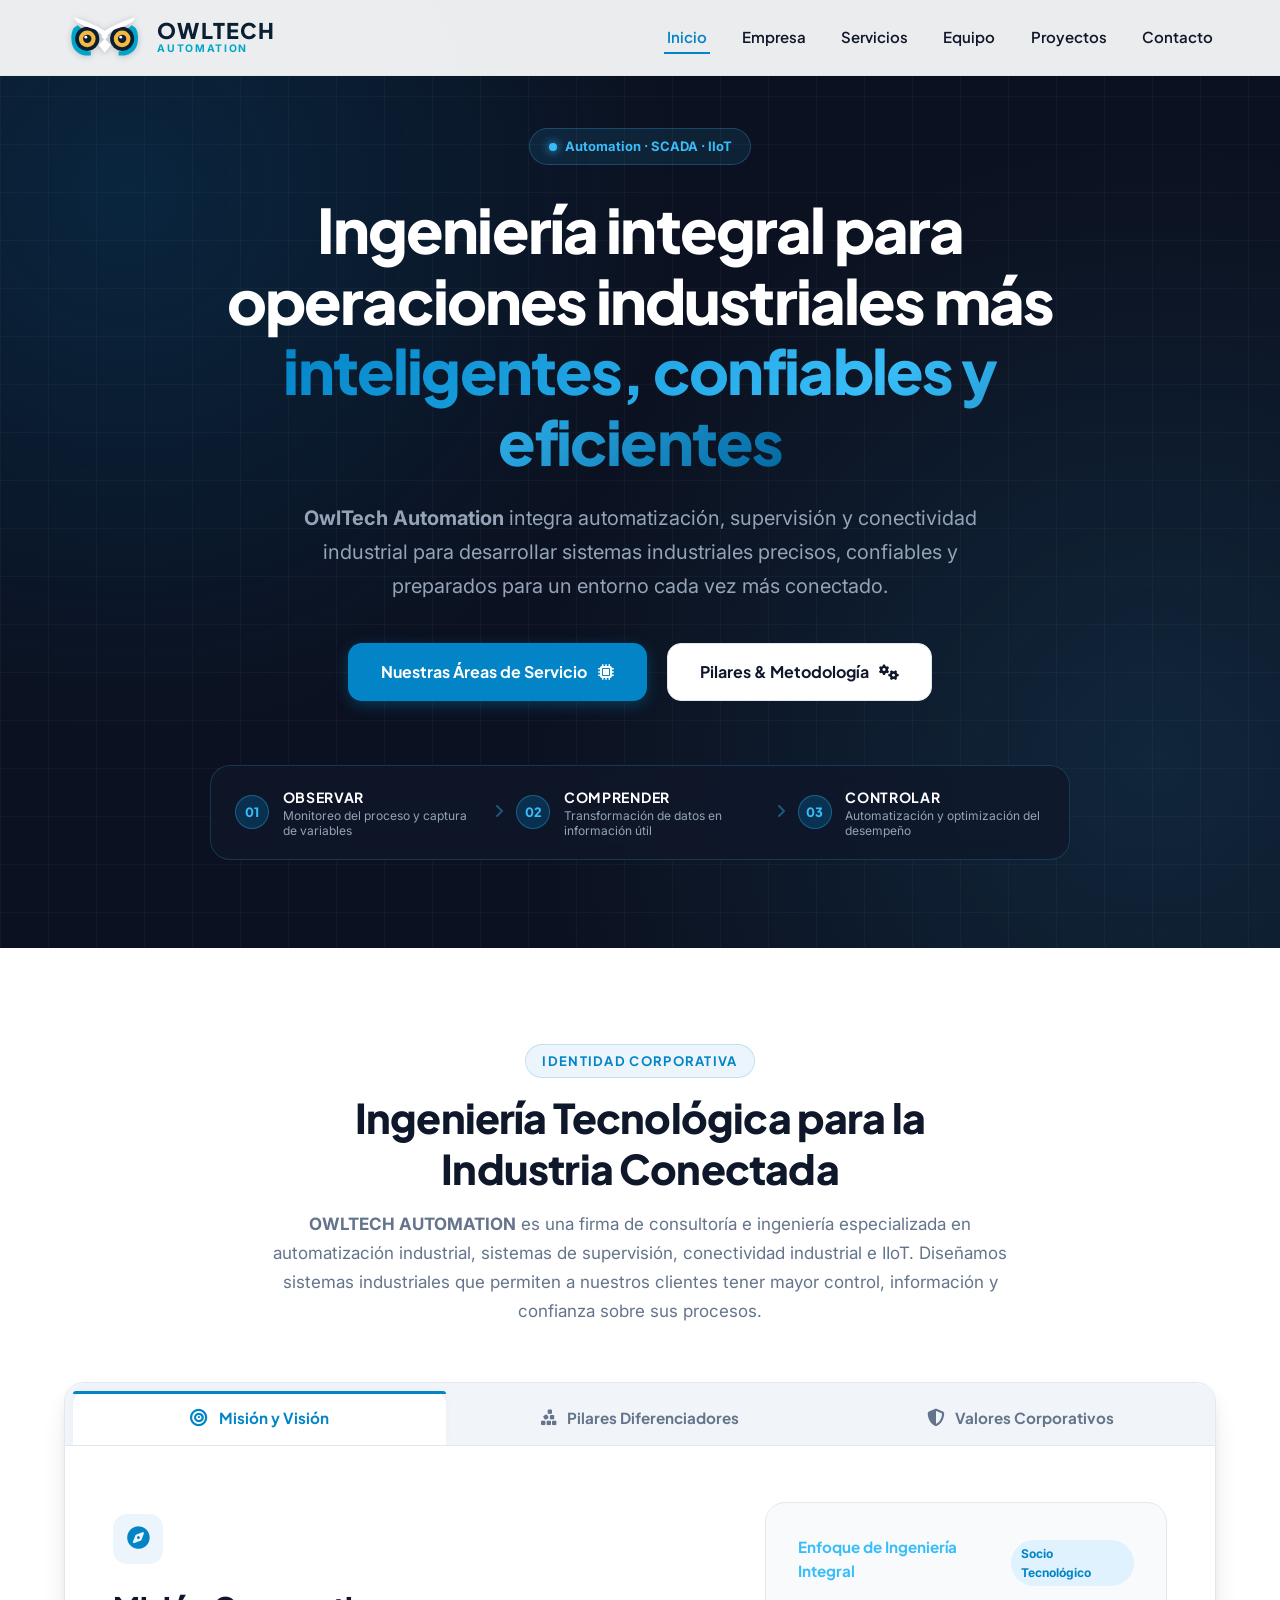
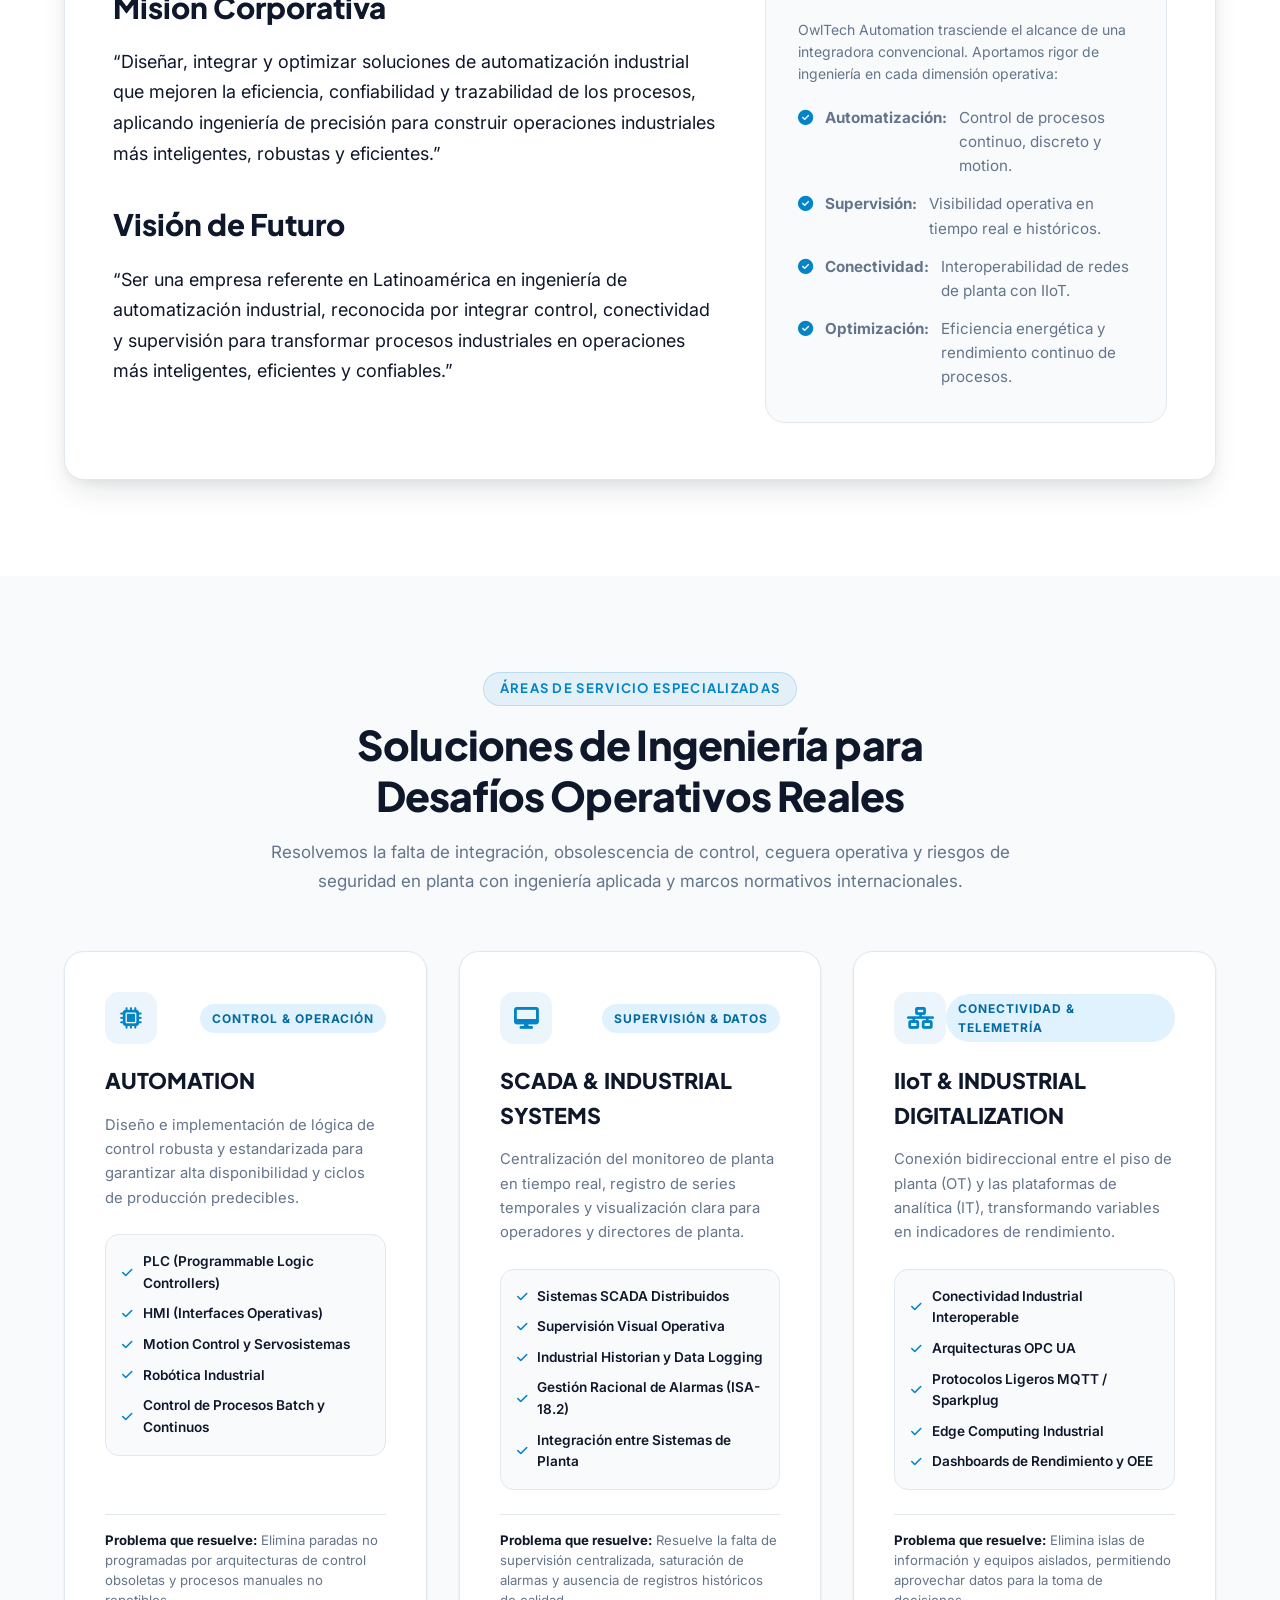
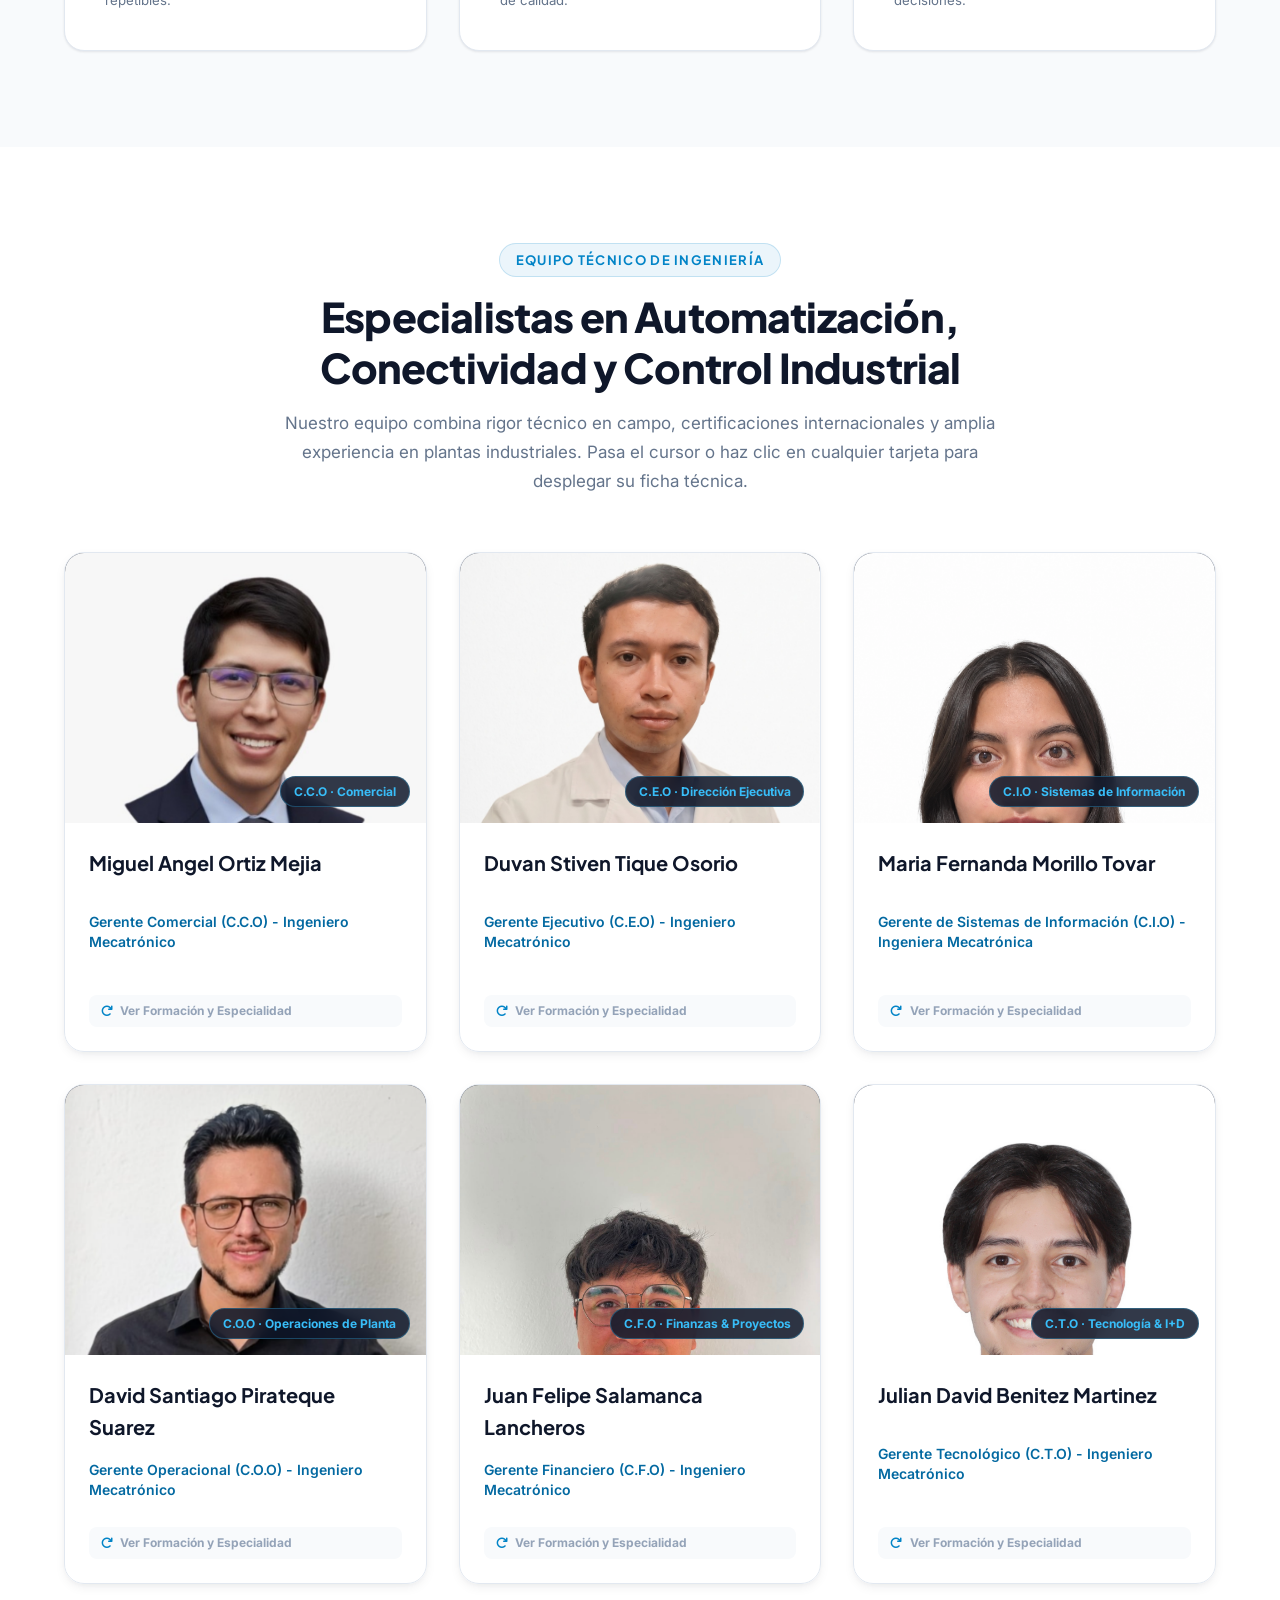
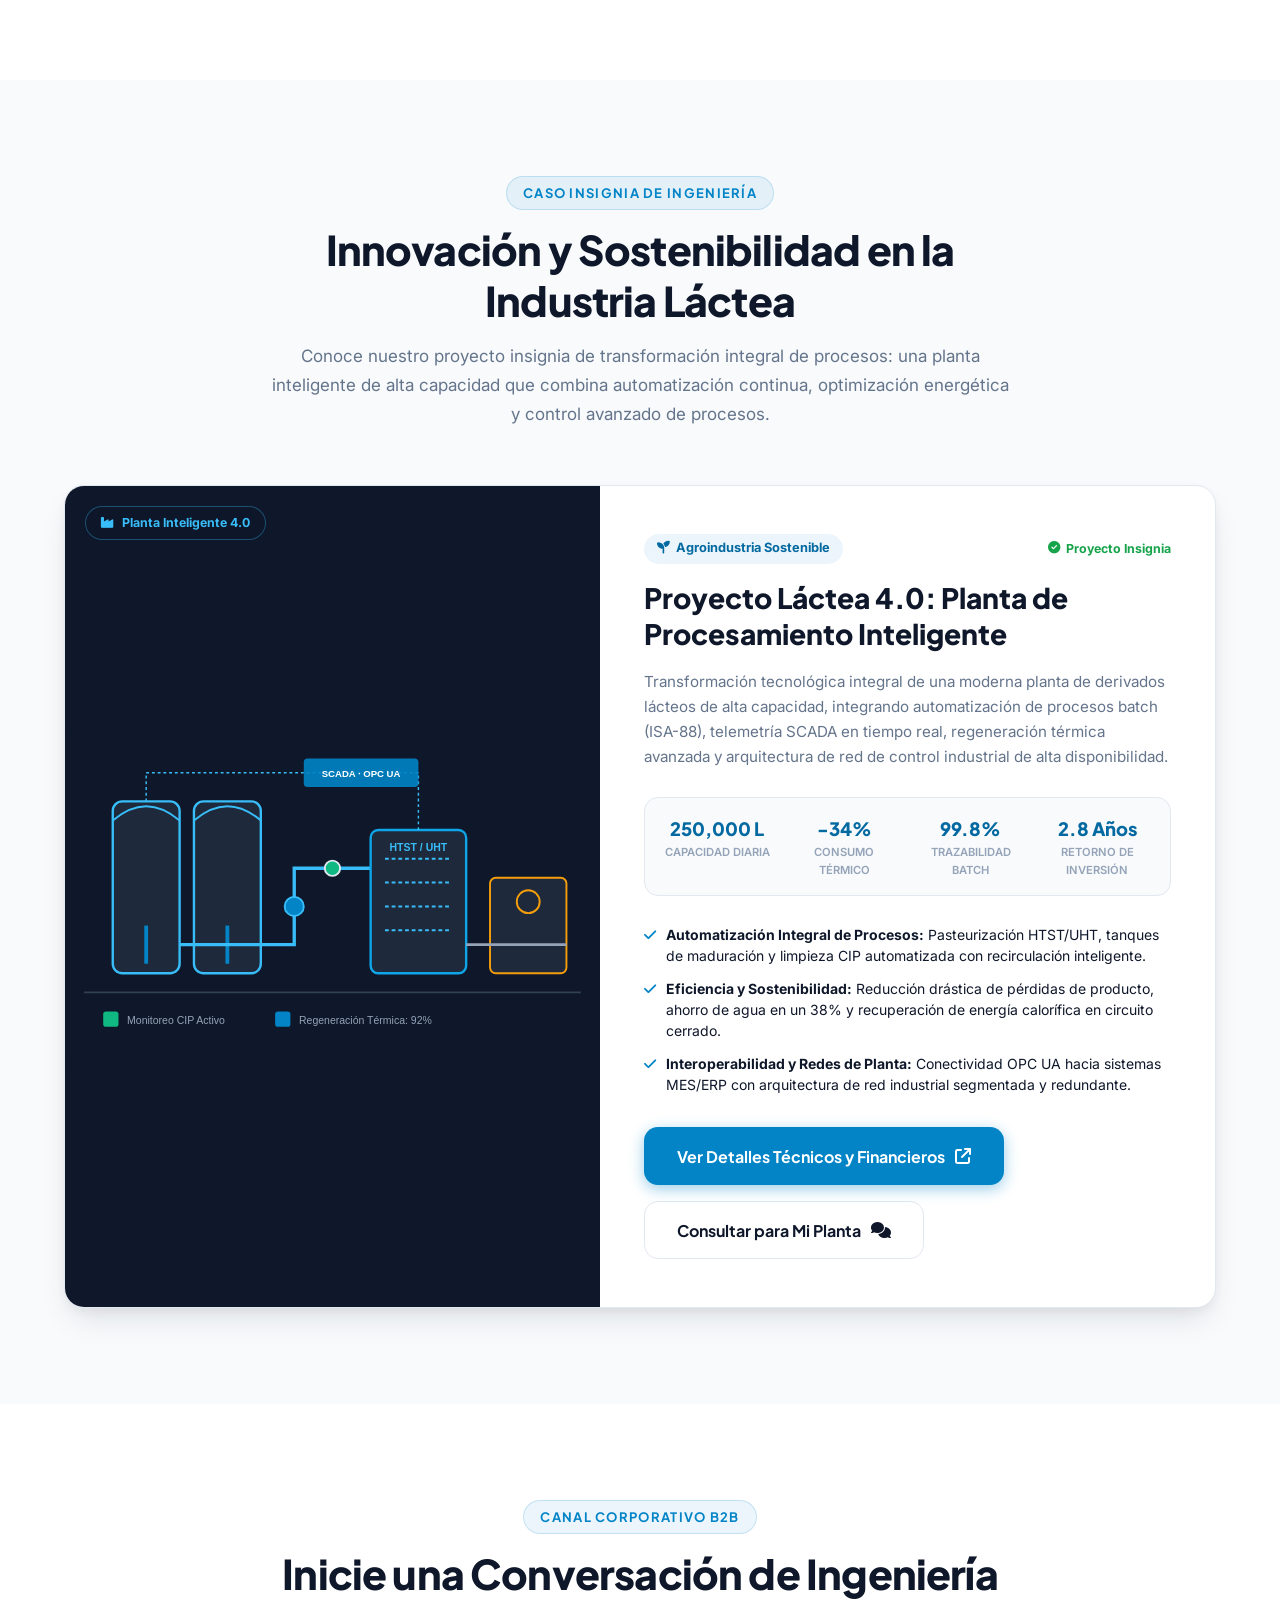
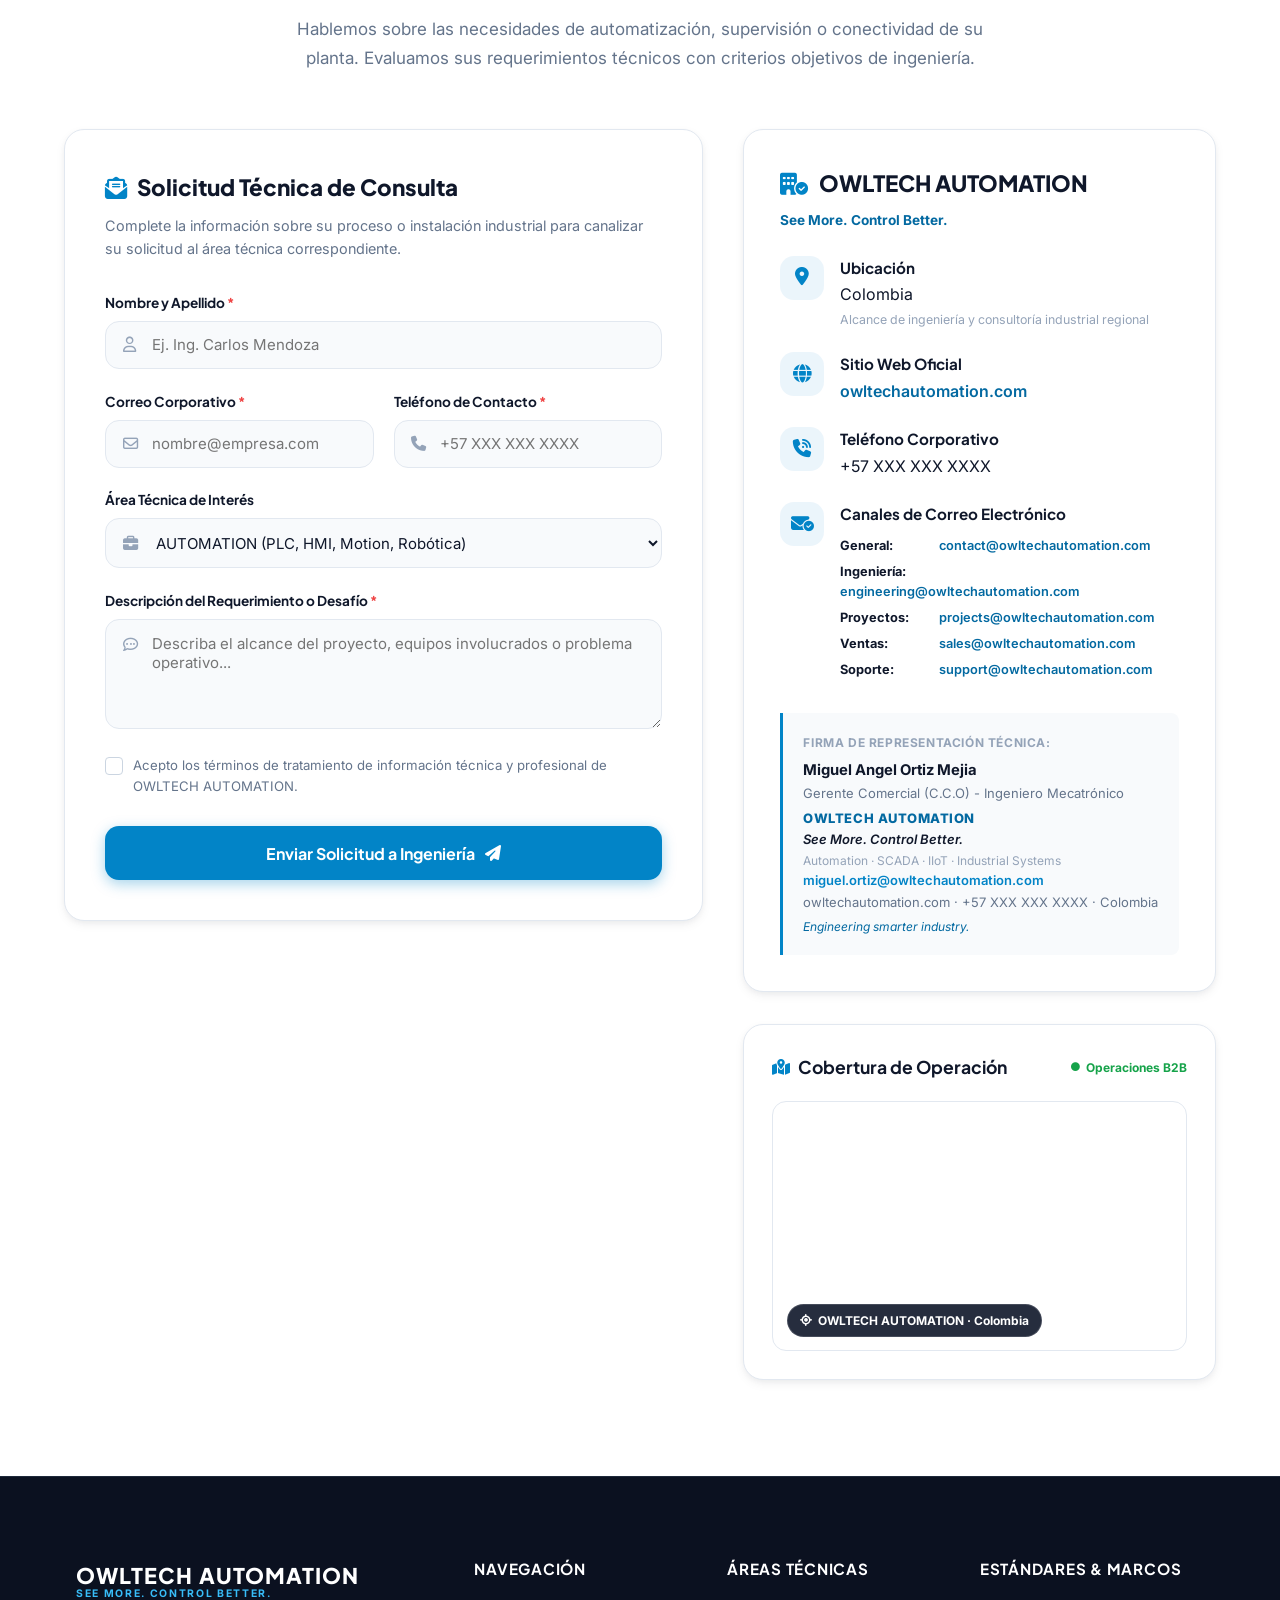
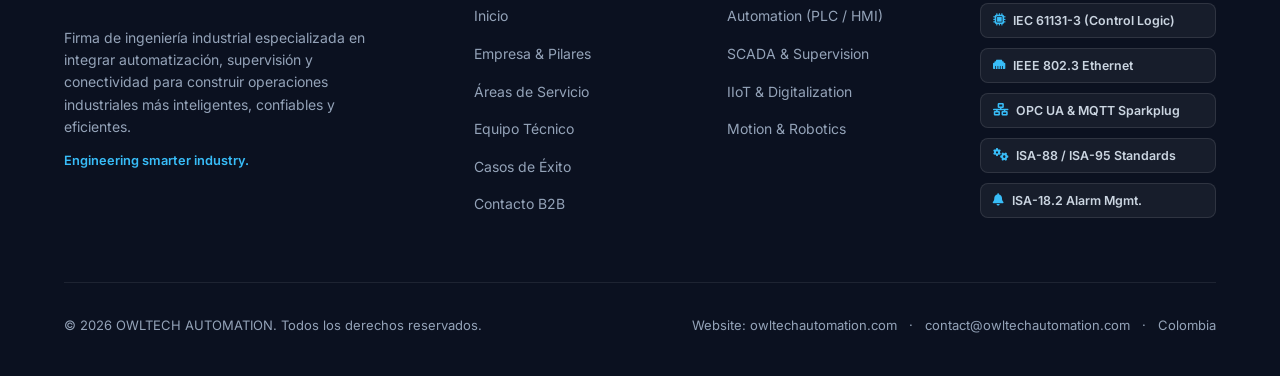
==== commit 710539d7: "Actualizar tarjetas de equipo con fotos, descripciones dinamicas y datos de los 6 integrantes" ====
--- a/index.html
+++ b/index.html
@@ -383,25 +383,21 @@
         <!-- Grid de 6 Miembros (3x2 en escritorio, 1x6 en móviles) -->
         <div class="team-grid">
           
-          <!-- Miembro 1: Miguel García -->
-          <div class="team-card" data-member="1" tabindex="0" role="button" aria-label="Ver ficha técnica de Miguel García">
+          <!-- Miembro 1: Miguel Angel Ortiz Mejia -->
+          <div class="team-card" data-member="1" tabindex="0" role="button" aria-label="Ver ficha técnica de Miguel Angel Ortiz Mejia">
             <div class="card-inner">
               <div class="card-front">
                 <div class="member-photo-container">
-                  <div class="member-photo-placeholder" aria-label="[FOTO_INTEGRANTE_PLACEHOLDER]">
-                    <svg viewBox="0 0 200 200" class="avatar-svg" fill="none">
-                      <rect width="200" height="200" fill="#0F172A"/>
-                      <circle cx="100" cy="80" r="42" fill="#1E293B"/>
-                      <path d="M40 185C40 145 66 130 100 130C134 130 160 145 160 185" fill="#38BDF8" opacity="0.85"/>
-                      <circle cx="100" cy="78" r="32" fill="#E2E8F0"/>
-                      <path d="M85 70C85 64 92 60 100 60C108 60 115 64 115 70" stroke="#0F172A" stroke-width="4" stroke-linecap="round"/>
-                    </svg>
-                    <span class="photo-tag">Lead Automation</span>
-                  </div>
+                  <img src="Img/Integrante1.png" alt="Miguel Angel Ortiz Mejia" class="member-photo-img" loading="lazy" onerror="if(!this.dataset.triedJpg){this.dataset.triedJpg='1'; this.src='Img/integrante1.jpg';}else{this.style.display='none'; this.nextElementSibling.style.display='flex';}">
+                  <div class="member-photo-placeholder" style="display: none;" aria-label="Fotografía no disponible">
+                    <div class="avatar-initials">MO</div>
+                    <span class="avatar-fallback-text">Miguel Ortiz</span>
+                  </div>
+                  <span class="photo-tag">C.C.O · Comercial</span>
                 </div>
                 <div class="member-info">
-                  <h3 class="member-name">Miguel García</h3>
-                  <p class="member-role">Automation Engineer | Industrial Automation</p>
+                  <h3 class="member-name">Miguel Angel Ortiz Mejia</h3>
+                  <p class="member-role">Gerente Comercial (C.C.O) - Ingeniero Mecatrónico</p>
                   <div class="flip-hint">
                     <i class="fa-solid fa-arrow-rotate-right"></i>
                     <span>Ver Formación y Especialidad</span>
@@ -411,48 +407,44 @@
               <div class="card-back">
                 <div class="back-header">
                   <h4 class="back-title">Ficha Técnica</h4>
-                  <span class="back-badge">Lead Engineer</span>
+                  <span class="back-badge">Gerencia Comercial</span>
                 </div>
                 <div class="back-content">
                   <div class="info-block">
                     <span class="info-label"><i class="fa-solid fa-graduation-cap"></i> Formación Académica:</span>
-                    <p class="info-value">Ingeniería en Automatización y Control Industrial. Especialización en Sistemas Embebidos e Instrumentación.</p>
+                    <p class="info-value info-formacion">Ingeniero Mecatrónico. Formación en gestión comercial de base tecnológica, formulación de propuestas de ingeniería y consultoría técnica B2B.</p>
                   </div>
                   <div class="info-block">
                     <span class="info-label"><i class="fa-solid fa-certificate"></i> Certificaciones Técnicas:</span>
-                    <p class="info-value">Certificado en Controladores Industriales PLC/PAC, Estandarización de Código ISA-88, Seguridad Funcional.</p>
+                    <p class="info-value info-certificaciones">Certificado en Gestión de Negociaciones B2B para Soluciones de Automatización, Estandarización de Propuestas Técnicas y Gestión de Relaciones con Clientes (CRM Industrial).</p>
                   </div>
                   <div class="info-block">
                     <span class="info-label"><i class="fa-solid fa-bolt"></i> Especialidad:</span>
-                    <p class="info-value">Diseño de arquitecturas de control para procesos continuos y discretos, control PID avanzado y comisionamiento.</p>
+                    <p class="info-value info-especialidad">Desarrollo de negocios de ingeniería, relacionamiento con clientes industriales, estructuración técnico-económica de proyectos de control y apertura de nuevos mercados tecnológicos.</p>
                   </div>
                 </div>
                 <div class="card-back-footer">
-                  <a href="mailto:miguel.garcia@owltechautomation.com" class="btn-contact-member">miguel.garcia@owltechautomation.com</a>
-                </div>
-              </div>
-            </div>
-          </div>
-
-          <!-- Miembro 2: David Restrepo -->
-          <div class="team-card" data-member="2" tabindex="0" role="button" aria-label="Ver ficha técnica de David Restrepo">
+                  <a href="mailto:miguel.ortiz@owltechautomation.com" class="btn-contact-member">miguel.ortiz@owltechautomation.com</a>
+                </div>
+              </div>
+            </div>
+          </div>
+
+          <!-- Miembro 2: Duvan Stiven Tique Osorio -->
+          <div class="team-card" data-member="2" tabindex="0" role="button" aria-label="Ver ficha técnica de Duvan Stiven Tique Osorio">
             <div class="card-inner">
               <div class="card-front">
                 <div class="member-photo-container">
-                  <div class="member-photo-placeholder" aria-label="[FOTO_INTEGRANTE_PLACEHOLDER]">
-                    <svg viewBox="0 0 200 200" class="avatar-svg" fill="none">
-                      <rect width="200" height="200" fill="#0F172A"/>
-                      <circle cx="100" cy="80" r="42" fill="#1E293B"/>
-                      <path d="M40 185C40 145 66 130 100 130C134 130 160 145 160 185" fill="#0EA5E9" opacity="0.85"/>
-                      <circle cx="100" cy="78" r="32" fill="#CBD5E1"/>
-                      <path d="M82 72H118" stroke="#0F172A" stroke-width="4" stroke-linecap="round"/>
-                    </svg>
-                    <span class="photo-tag">SCADA & Supervision</span>
-                  </div>
+                  <img src="Img/Integrante2.png" alt="Duvan Stiven Tique Osorio" class="member-photo-img" loading="lazy" onerror="if(!this.dataset.triedJpg){this.dataset.triedJpg='1'; this.src='Img/integrante2.jpg';}else{this.style.display='none'; this.nextElementSibling.style.display='flex';}">
+                  <div class="member-photo-placeholder" style="display: none;" aria-label="Fotografía no disponible">
+                    <div class="avatar-initials">DT</div>
+                    <span class="avatar-fallback-text">Duvan Tique</span>
+                  </div>
+                  <span class="photo-tag">C.E.O · Dirección Ejecutiva</span>
                 </div>
                 <div class="member-info">
-                  <h3 class="member-name">David Restrepo</h3>
-                  <p class="member-role">SCADA & Industrial Systems Architect</p>
+                  <h3 class="member-name">Duvan Stiven Tique Osorio</h3>
+                  <p class="member-role">Gerente Ejecutivo (C.E.O) - Ingeniero Mecatrónico</p>
                   <div class="flip-hint">
                     <i class="fa-solid fa-arrow-rotate-right"></i>
                     <span>Ver Formación y Especialidad</span>
@@ -462,48 +454,44 @@
               <div class="card-back">
                 <div class="back-header">
                   <h4 class="back-title">Ficha Técnica</h4>
-                  <span class="back-badge">SCADA Specialist</span>
+                  <span class="back-badge">Dirección Ejecutiva</span>
                 </div>
                 <div class="back-content">
                   <div class="info-block">
                     <span class="info-label"><i class="fa-solid fa-graduation-cap"></i> Formación Académica:</span>
-                    <p class="info-value">Ingeniero Electrónico con Maestría en Redes de Comunicaciones Industriales y Telemática.</p>
+                    <p class="info-value info-formacion">Ingeniero Mecatrónico. Formación directiva en liderazgo estratégico corporativo, formulación de modelos de negocio tecnológicos y dirección integral de operaciones de ingeniería.</p>
                   </div>
                   <div class="info-block">
                     <span class="info-label"><i class="fa-solid fa-certificate"></i> Certificaciones Técnicas:</span>
-                    <p class="info-value">Especialista Certificado en Arquitecturas SCADA Distribuidas, Historian & SQL Industrial, ISA-18.2 Alarm Management.</p>
+                    <p class="info-value info-certificaciones">Certificado en Dirección Estratégica Empresarial, Gestión Ágil de Proyectos de Ingeniería y Gobernanza Corporativa para Empresas de Alta Tecnología.</p>
                   </div>
                   <div class="info-block">
                     <span class="info-label"><i class="fa-solid fa-bolt"></i> Especialidad:</span>
-                    <p class="info-value">Diseño de interfaces HMI de alto rendimiento (High-Performance HMI), servidores redundantes de alarmas y registros históricos.</p>
+                    <p class="info-value info-especialidad">Liderazgo corporativo, toma de decisiones estratégicas de alto nivel, alineación de objetivos organizacionales, supervisión ejecutiva y consolidación de alianzas industriales.</p>
                   </div>
                 </div>
                 <div class="card-back-footer">
-                  <a href="mailto:david.restrepo@owltechautomation.com" class="btn-contact-member">david.restrepo@owltechautomation.com</a>
-                </div>
-              </div>
-            </div>
-          </div>
-
-          <!-- Miembro 3: Andrés Morales -->
-          <div class="team-card" data-member="3" tabindex="0" role="button" aria-label="Ver ficha técnica de Andrés Morales">
+                  <a href="mailto:duvan.tique@owltechautomation.com" class="btn-contact-member">duvan.tique@owltechautomation.com</a>
+                </div>
+              </div>
+            </div>
+          </div>
+
+          <!-- Miembro 3: Maria Fernanda Morillo Tovar -->
+          <div class="team-card" data-member="3" tabindex="0" role="button" aria-label="Ver ficha técnica de Maria Fernanda Morillo Tovar">
             <div class="card-inner">
               <div class="card-front">
                 <div class="member-photo-container">
-                  <div class="member-photo-placeholder" aria-label="[FOTO_INTEGRANTE_PLACEHOLDER]">
-                    <svg viewBox="0 0 200 200" class="avatar-svg" fill="none">
-                      <rect width="200" height="200" fill="#0F172A"/>
-                      <circle cx="100" cy="80" r="42" fill="#1E293B"/>
-                      <path d="M40 185C40 145 66 130 100 130C134 130 160 145 160 185" fill="#0284C7" opacity="0.85"/>
-                      <circle cx="100" cy="78" r="32" fill="#F8FAFC"/>
-                      <path d="M85 70L115 70" stroke="#0F172A" stroke-width="4"/>
-                    </svg>
-                    <span class="photo-tag">Industrial Networks</span>
-                  </div>
+                  <img src="Img/Integrante3.png" alt="Maria Fernanda Morillo Tovar" class="member-photo-img" loading="lazy" onerror="if(!this.dataset.triedJpg){this.dataset.triedJpg='1'; this.src='Img/integrante3.jpg';}else{this.style.display='none'; this.nextElementSibling.style.display='flex';}">
+                  <div class="member-photo-placeholder" style="display: none;" aria-label="Fotografía no disponible">
+                    <div class="avatar-initials">MM</div>
+                    <span class="avatar-fallback-text">Maria Morillo</span>
+                  </div>
+                  <span class="photo-tag">C.I.O · Sistemas de Información</span>
                 </div>
                 <div class="member-info">
-                  <h3 class="member-name">Andrés Morales</h3>
-                  <p class="member-role">Lead Industrial Networks & Infrastructure Architect</p>
+                  <h3 class="member-name">Maria Fernanda Morillo Tovar</h3>
+                  <p class="member-role">Gerente de Sistemas de Información (C.I.O) - Ingeniera Mecatrónica</p>
                   <div class="flip-hint">
                     <i class="fa-solid fa-arrow-rotate-right"></i>
                     <span>Ver Formación y Especialidad</span>
@@ -513,48 +501,44 @@
               <div class="card-back">
                 <div class="back-header">
                   <h4 class="back-title">Ficha Técnica</h4>
-                  <span class="back-badge">Networks Lead</span>
+                  <span class="back-badge">Sistemas & Datos</span>
                 </div>
                 <div class="back-content">
                   <div class="info-block">
                     <span class="info-label"><i class="fa-solid fa-graduation-cap"></i> Formación Académica:</span>
-                    <p class="info-value">Ingeniero de Sistemas e Informática con Postgrado en Redes y Telecomunicaciones Industriales.</p>
+                    <p class="info-value info-formacion">Ingeniera Mecatrónica. Formación especializada en gobernanza de datos industriales, integración de sistemas de información empresariales (ERP/MES) y arquitecturas informáticas para manufactura.</p>
                   </div>
                   <div class="info-block">
                     <span class="info-label"><i class="fa-solid fa-certificate"></i> Certificaciones Técnicas:</span>
-                    <p class="info-value">Especialista en Redes Industriales de Alta Disponibilidad, EtherNet/IP, PROFINET y arquitecturas de planta.</p>
+                    <p class="info-value info-certificaciones">Certificada en Integración de Sistemas Industriales ISA-95 (Enterprise-Control System Integration), Modelado de Datos y Gestión de Tecnologías de Información Operativa.</p>
                   </div>
                   <div class="info-block">
                     <span class="info-label"><i class="fa-solid fa-bolt"></i> Especialidad:</span>
-                    <p class="info-value">Diseño de infraestructura de comunicaciones industriales, topologías de anillo redundante, switches de grado industrial y virtualización de control.</p>
+                    <p class="info-value info-especialidad">Arquitectura e integración de tecnologías de la información de planta, orquestación de bases de datos industriales, trazabilidad digital de producción y conectividad entre piso y directiva.</p>
                   </div>
                 </div>
                 <div class="card-back-footer">
-                  <a href="mailto:andres.morales@owltechautomation.com" class="btn-contact-member">andres.morales@owltechautomation.com</a>
-                </div>
-              </div>
-            </div>
-          </div>
-
-          <!-- Miembro 4: Laura Mendoza -->
-          <div class="team-card" data-member="4" tabindex="0" role="button" aria-label="Ver ficha técnica de Laura Mendoza">
+                  <a href="mailto:maria.morillo@owltechautomation.com" class="btn-contact-member">maria.morillo@owltechautomation.com</a>
+                </div>
+              </div>
+            </div>
+          </div>
+
+          <!-- Miembro 4: David Santiago Pirateque Suarez -->
+          <div class="team-card" data-member="4" tabindex="0" role="button" aria-label="Ver ficha técnica de David Santiago Pirateque Suarez">
             <div class="card-inner">
               <div class="card-front">
                 <div class="member-photo-container">
-                  <div class="member-photo-placeholder" aria-label="[FOTO_INTEGRANTE_PLACEHOLDER]">
-                    <svg viewBox="0 0 200 200" class="avatar-svg" fill="none">
-                      <rect width="200" height="200" fill="#0F172A"/>
-                      <circle cx="100" cy="80" r="42" fill="#1E293B"/>
-                      <path d="M40 185C40 145 66 130 100 130C134 130 160 145 160 185" fill="#38BDF8" opacity="0.85"/>
-                      <circle cx="100" cy="78" r="32" fill="#F1F5F9"/>
-                      <path d="M88 66C94 62 106 62 112 66" stroke="#0F172A" stroke-width="4" stroke-linecap="round"/>
-                    </svg>
-                    <span class="photo-tag">IIoT & Connectivity</span>
-                  </div>
+                  <img src="Img/Integrante4.png" alt="David Santiago Pirateque Suarez" class="member-photo-img" loading="lazy" onerror="if(!this.dataset.triedJpg){this.dataset.triedJpg='1'; this.src='Img/integrante4.jpg';}else{this.style.display='none'; this.nextElementSibling.style.display='flex';}">
+                  <div class="member-photo-placeholder" style="display: none;" aria-label="Fotografía no disponible">
+                    <div class="avatar-initials">DP</div>
+                    <span class="avatar-fallback-text">David Pirateque</span>
+                  </div>
+                  <span class="photo-tag">C.O.O · Operaciones de Planta</span>
                 </div>
                 <div class="member-info">
-                  <h3 class="member-name">Laura Mendoza</h3>
-                  <p class="member-role">IIoT & Industrial Digitalization Engineer</p>
+                  <h3 class="member-name">David Santiago Pirateque Suarez</h3>
+                  <p class="member-role">Gerente Operacional (C.O.O) - Ingeniero Mecatrónico</p>
                   <div class="flip-hint">
                     <i class="fa-solid fa-arrow-rotate-right"></i>
                     <span>Ver Formación y Especialidad</span>
@@ -564,48 +548,44 @@
               <div class="card-back">
                 <div class="back-header">
                   <h4 class="back-title">Ficha Técnica</h4>
-                  <span class="back-badge">Digitalization</span>
+                  <span class="back-badge">Operaciones Industriales</span>
                 </div>
                 <div class="back-content">
                   <div class="info-block">
                     <span class="info-label"><i class="fa-solid fa-graduation-cap"></i> Formación Académica:</span>
-                    <p class="info-value">Ingeniera en Telecomunicaciones y Telemática con enfoque en Protocolos Industriales y Edge Computing.</p>
+                    <p class="info-value info-formacion">Ingeniero Mecatrónico. Formación en optimización de operaciones productivas, gestión de recursos de planta, comisionamiento y continuidad operacional en plantas de manufactura continua y batch.</p>
                   </div>
                   <div class="info-block">
                     <span class="info-label"><i class="fa-solid fa-certificate"></i> Certificaciones Técnicas:</span>
-                    <p class="info-value">Especialista en Integración OPC UA, MQTT Sparkplug B y despliegue de pasarelas Edge industriales.</p>
+                    <p class="info-value info-certificaciones">Certificado en Metodología Lean Manufacturing, Gestión de Mantenimiento Productivo Total (TPM) y Supervisión de Comisionamiento y Puesta en Marcha Industrial.</p>
                   </div>
                   <div class="info-block">
                     <span class="info-label"><i class="fa-solid fa-bolt"></i> Especialidad:</span>
-                    <p class="info-value">Interconexión OT/IT, adquisición y normalización de variables de campo, creación de dashboards operativos e indicadores OEE.</p>
+                    <p class="info-value info-especialidad">Planificación y supervisión operativa de planta, optimización de flujos de producción, coordinación de equipos de campo, control de tiempos de parada y cumplimiento de estándares de comisionamiento.</p>
                   </div>
                 </div>
                 <div class="card-back-footer">
-                  <a href="mailto:laura.mendoza@owltechautomation.com" class="btn-contact-member">laura.mendoza@owltechautomation.com</a>
-                </div>
-              </div>
-            </div>
-          </div>
-
-          <!-- Miembro 5: Camilo Salazar -->
-          <div class="team-card" data-member="5" tabindex="0" role="button" aria-label="Ver ficha técnica de Camilo Salazar">
+                  <a href="mailto:david.pirateque@owltechautomation.com" class="btn-contact-member">david.pirateque@owltechautomation.com</a>
+                </div>
+              </div>
+            </div>
+          </div>
+
+          <!-- Miembro 5: Juan Felipe Salamanca Lancheros -->
+          <div class="team-card" data-member="5" tabindex="0" role="button" aria-label="Ver ficha técnica de Juan Felipe Salamanca Lancheros">
             <div class="card-inner">
               <div class="card-front">
                 <div class="member-photo-container">
-                  <div class="member-photo-placeholder" aria-label="[FOTO_INTEGRANTE_PLACEHOLDER]">
-                    <svg viewBox="0 0 200 200" class="avatar-svg" fill="none">
-                      <rect width="200" height="200" fill="#0F172A"/>
-                      <circle cx="100" cy="80" r="42" fill="#1E293B"/>
-                      <path d="M40 185C40 145 66 130 100 130C134 130 160 145 160 185" fill="#38BDF8" opacity="0.85"/>
-                      <circle cx="100" cy="78" r="32" fill="#CBD5E1"/>
-                      <path d="M85 82C95 88 105 88 115 82" stroke="#0F172A" stroke-width="3" stroke-linecap="round"/>
-                    </svg>
-                    <span class="photo-tag">Motion & Robotics</span>
-                  </div>
+                  <img src="Img/Integrante5.png" alt="Juan Felipe Salamanca Lancheros" class="member-photo-img" loading="lazy" onerror="if(!this.dataset.triedJpg){this.dataset.triedJpg='1'; this.src='Img/integrante5.jpg';}else{this.style.display='none'; this.nextElementSibling.style.display='flex';}">
+                  <div class="member-photo-placeholder" style="display: none;" aria-label="Fotografía no disponible">
+                    <div class="avatar-initials">JS</div>
+                    <span class="avatar-fallback-text">Juan Salamanca</span>
+                  </div>
+                  <span class="photo-tag">C.F.O · Finanzas & Proyectos</span>
                 </div>
                 <div class="member-info">
-                  <h3 class="member-name">Camilo Salazar</h3>
-                  <p class="member-role">Motion Control & Robotics Specialist</p>
+                  <h3 class="member-name">Juan Felipe Salamanca Lancheros</h3>
+                  <p class="member-role">Gerente Financiero (C.F.O) - Ingeniero Mecatrónico</p>
                   <div class="flip-hint">
                     <i class="fa-solid fa-arrow-rotate-right"></i>
                     <span>Ver Formación y Especialidad</span>
@@ -615,49 +595,44 @@
               <div class="card-back">
                 <div class="back-header">
                   <h4 class="back-title">Ficha Técnica</h4>
-                  <span class="back-badge">Motion Lead</span>
+                  <span class="back-badge">Gestión Financiera</span>
                 </div>
                 <div class="back-content">
                   <div class="info-block">
                     <span class="info-label"><i class="fa-solid fa-graduation-cap"></i> Formación Académica:</span>
-                    <p class="info-value">Ingeniero Mecatrónico con Especialización en Cinemática, Servocontrol y Robótica Industrial.</p>
+                    <p class="info-value info-formacion">Ingeniero Mecatrónico. Formación en evaluación económica y financiera de proyectos de ingeniería, análisis de viabilidad de inversiones (Capex/Opex) y valoración del retorno de inversión (ROI/TIR).</p>
                   </div>
                   <div class="info-block">
                     <span class="info-label"><i class="fa-solid fa-certificate"></i> Certificaciones Técnicas:</span>
-                    <p class="info-value">Certificado en Integración y Seguridad de Celdas Robóticas (ISO 10218) y Sistemas de Servomotores Multieje.</p>
+                    <p class="info-value info-certificaciones">Certificado en Modelación Financiera de Proyectos Tecnológicos, Evaluación de Costos Operativos y Gestión de Presupuestos Industriales.</p>
                   </div>
                   <div class="info-block">
                     <span class="info-label"><i class="fa-solid fa-bolt"></i> Especialidad:</span>
-                    <p class="info-value">Sincronización cinemática de alta velocidad, posicionamiento de precisión, celdas de paletizado y seguridad funcional de máquinas.</p>
+                    <p class="info-value info-especialidad">Estructuración de modelos de rentabilidad para modernización de plantas industriales, control presupuestario de compras técnicas, optimización de costos de proyectos y cálculo de retorno de inversión.</p>
                   </div>
                 </div>
                 <div class="card-back-footer">
-                  <a href="mailto:camilo.salazar@owltechautomation.com" class="btn-contact-member">camilo.salazar@owltechautomation.com</a>
-                </div>
-              </div>
-            </div>
-          </div>
-
-          <!-- Miembro 6: Paula Vargas -->
-          <div class="team-card" data-member="6" tabindex="0" role="button" aria-label="Ver ficha técnica de Paula Vargas">
+                  <a href="mailto:juan.salamanca@owltechautomation.com" class="btn-contact-member">juan.salamanca@owltechautomation.com</a>
+                </div>
+              </div>
+            </div>
+          </div>
+
+          <!-- Miembro 6: Julian David Benitez Martinez -->
+          <div class="team-card" data-member="6" tabindex="0" role="button" aria-label="Ver ficha técnica de Julian David Benitez Martinez">
             <div class="card-inner">
               <div class="card-front">
                 <div class="member-photo-container">
-                  <div class="member-photo-placeholder" aria-label="[FOTO_INTEGRANTE_PLACEHOLDER]">
-                    <svg viewBox="0 0 200 200" class="avatar-svg" fill="none">
-                      <rect width="200" height="200" fill="#0F172A"/>
-                      <circle cx="100" cy="80" r="42" fill="#1E293B"/>
-                      <path d="M40 185C40 145 66 130 100 130C134 130 160 145 160 185" fill="#0284C7" opacity="0.85"/>
-                      <circle cx="100" cy="78" r="32" fill="#E2E8F0"/>
-                      <circle cx="92" cy="76" r="3" fill="#0F172A"/>
-                      <circle cx="108" cy="76" r="3" fill="#0F172A"/>
-                    </svg>
-                    <span class="photo-tag">QA & Commissioning</span>
-                  </div>
+                  <img src="Img/Integrante6.png" alt="Julian David Benitez Martinez" class="member-photo-img" loading="lazy" onerror="if(!this.dataset.triedJpg){this.dataset.triedJpg='1'; this.src='Img/integrante6.jpg';}else{this.style.display='none'; this.nextElementSibling.style.display='flex';}">
+                  <div class="member-photo-placeholder" style="display: none;" aria-label="Fotografía no disponible">
+                    <div class="avatar-initials">JB</div>
+                    <span class="avatar-fallback-text">Julian Benitez</span>
+                  </div>
+                  <span class="photo-tag">C.T.O · Tecnología & I+D</span>
                 </div>
                 <div class="member-info">
-                  <h3 class="member-name">Paula Vargas</h3>
-                  <p class="member-role">QA, Validation & Process Documentation</p>
+                  <h3 class="member-name">Julian David Benitez Martinez</h3>
+                  <p class="member-role">Gerente Tecnológico (C.T.O) - Ingeniero Mecatrónico</p>
                   <div class="flip-hint">
                     <i class="fa-solid fa-arrow-rotate-right"></i>
                     <span>Ver Formación y Especialidad</span>
@@ -667,24 +642,24 @@
               <div class="card-back">
                 <div class="back-header">
                   <h4 class="back-title">Ficha Técnica</h4>
-                  <span class="back-badge">QA Lead</span>
+                  <span class="back-badge">Dirección Técnica</span>
                 </div>
                 <div class="back-content">
                   <div class="info-block">
                     <span class="info-label"><i class="fa-solid fa-graduation-cap"></i> Formación Académica:</span>
-                    <p class="info-value">Ingeniera Química y de Procesos con Especialización en Gestión de Calidad Industrial y Validación Técnica.</p>
+                    <p class="info-value info-formacion">Ingeniero Mecatrónico. Formación avanzada en investigación, desarrollo tecnológico e innovación (I+D+i), arquitectura de control industrial, robótica y digitalización.</p>
                   </div>
                   <div class="info-block">
                     <span class="info-label"><i class="fa-solid fa-certificate"></i> Certificaciones Técnicas:</span>
-                    <p class="info-value">Auditora de Sistemas de Gestión de Información, Protocolos FAT/SAT y Validación de Sistemas Computarizados (GAMP 5).</p>
+                    <p class="info-value info-certificaciones">Certificado en Arquitectura de Controladores PLC/PAC de Alta Gama, Integración de Protocolos Industriales (OPC UA / MQTT) y Estandarización de Software de Automatización.</p>
                   </div>
                   <div class="info-block">
                     <span class="info-label"><i class="fa-solid fa-bolt"></i> Especialidad:</span>
-                    <p class="info-value">Elaboración de especificaciones de requerimientos funcionales (URS/FRS), pruebas de aceptación en fábrica y sitio, y trazabilidad documental.</p>
+                    <p class="info-value info-especialidad">Dirección y definición del roadmap tecnológico de OwlTech Automation, homologación de estándares de hardware y software, I+D aplicado a la industria y diseño de arquitecturas técnicas complejas.</p>
                   </div>
                 </div>
                 <div class="card-back-footer">
-                  <a href="mailto:paula.vargas@owltechautomation.com" class="btn-contact-member">paula.vargas@owltechautomation.com</a>
+                  <a href="mailto:julian.benitez@owltechautomation.com" class="btn-contact-member">julian.benitez@owltechautomation.com</a>
                 </div>
               </div>
             </div>
@@ -703,7 +678,7 @@
           <span class="section-tag">Caso Insignia de Ingeniería</span>
           <h2 class="section-title">Innovación y Sostenibilidad en la Industria Láctea</h2>
           <p class="section-subtitle">
-            Conoce nuestro proyecto insignia de transformación integral de procesos: una planta inteligente de alta capacidad que combina automatización continua, optimización energética y ciberseguridad OT.
+            Conoce nuestro proyecto insignia de transformación integral de procesos: una planta inteligente de alta capacidad que combina automatización continua, optimización energética y control avanzado de procesos.
           </p>
         </div>
 
@@ -1002,12 +977,12 @@
               <div class="corp-signature-box">
                 <span class="sig-header">Firma de Representación Técnica:</span>
                 <div class="sig-details">
-                  <strong>Miguel García</strong>
-                  <span>Automation Engineer | Industrial Automation</span>
+                  <strong>Miguel Angel Ortiz Mejia</strong>
+                  <span>Gerente Comercial (C.C.O) - Ingeniero Mecatrónico</span>
                   <span class="sig-brand">OWLTECH AUTOMATION</span>
                   <span class="sig-tagline">See More. Control Better.</span>
                   <span class="sig-areas">Automation · SCADA · IIoT · Industrial Systems</span>
-                  <span class="sig-email">miguel.garcia@owltechautomation.com</span>
+                  <span class="sig-email">miguel.ortiz@owltechautomation.com</span>
                   <span class="sig-web">owltechautomation.com · +57 XXX XXX XXXX · Colombia</span>
                   <em class="sig-quote">Engineering smarter industry.</em>
                 </div>
--- a/css/styles.css
+++ b/css/styles.css
@@ -757,7 +757,7 @@
 /* Contenedor con Perspectiva 3D */
 .team-card {
   background-color: transparent;
-  height: 480px;
+  height: 500px;
   perspective: 1200px;
   cursor: pointer;
   outline: none;
@@ -814,13 +814,54 @@
   overflow: hidden;
 }
 
+.member-photo-img {
+  width: 100%;
+  height: 100%;
+  object-fit: cover;
+  object-position: center top;
+  display: block;
+  transition: transform 0.6s cubic-bezier(0.2, 0.8, 0.2, 1);
+}
+
+.team-card:hover .member-photo-img {
+  transform: scale(1.05);
+}
+
 .member-photo-placeholder {
   width: 100%;
   height: 100%;
   display: flex;
+  flex-direction: column;
   align-items: center;
   justify-content: center;
   position: relative;
+  background: radial-gradient(circle at center, #1e293b 0%, #0f172a 100%);
+}
+
+.avatar-initials {
+  width: 86px;
+  height: 86px;
+  border-radius: 50%;
+  background: linear-gradient(135deg, var(--color-primary), var(--color-primary-dark));
+  color: #ffffff;
+  display: flex;
+  align-items: center;
+  justify-content: center;
+  font-family: var(--font-heading);
+  font-size: 2rem;
+  font-weight: 800;
+  letter-spacing: 0.05em;
+  box-shadow: 0 8px 24px rgba(2, 132, 199, 0.35);
+  border: 3px solid rgba(56, 189, 248, 0.4);
+}
+
+.avatar-fallback-text {
+  margin-top: 0.85rem;
+  font-size: 0.8rem;
+  font-weight: 700;
+  color: #94a3b8;
+  letter-spacing: 0.04em;
+  text-transform: uppercase;
 }
 
 .avatar-svg {
@@ -893,12 +934,13 @@
   background-color: #0f172a;
   color: #ffffff;
   transform: rotateY(180deg);
-  padding: 1.75rem;
+  padding: 1.5rem;
   display: flex;
   flex-direction: column;
   justify-content: space-between;
   border-color: #334155;
   background-image: radial-gradient(circle at top right, rgba(2, 132, 199, 0.15), transparent 70%);
+  overflow-y: auto;
 }
 
 .back-header {
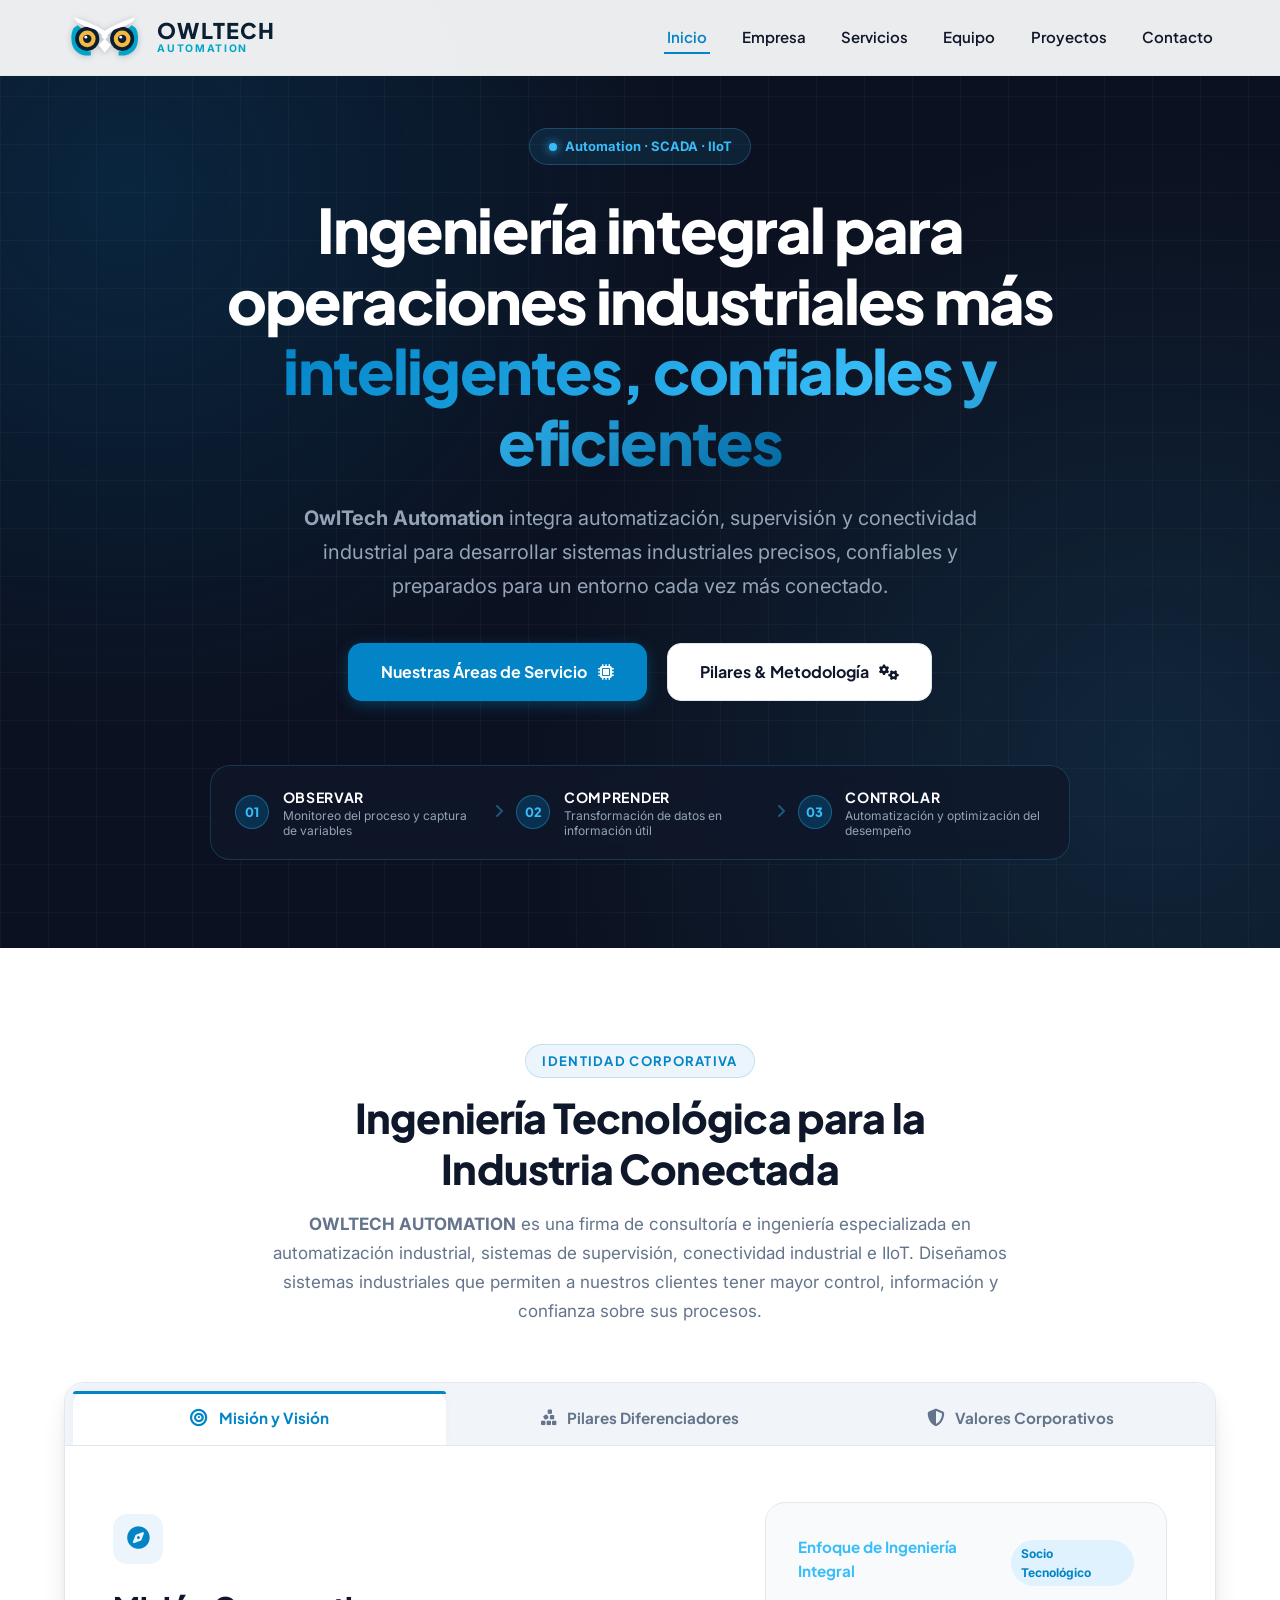
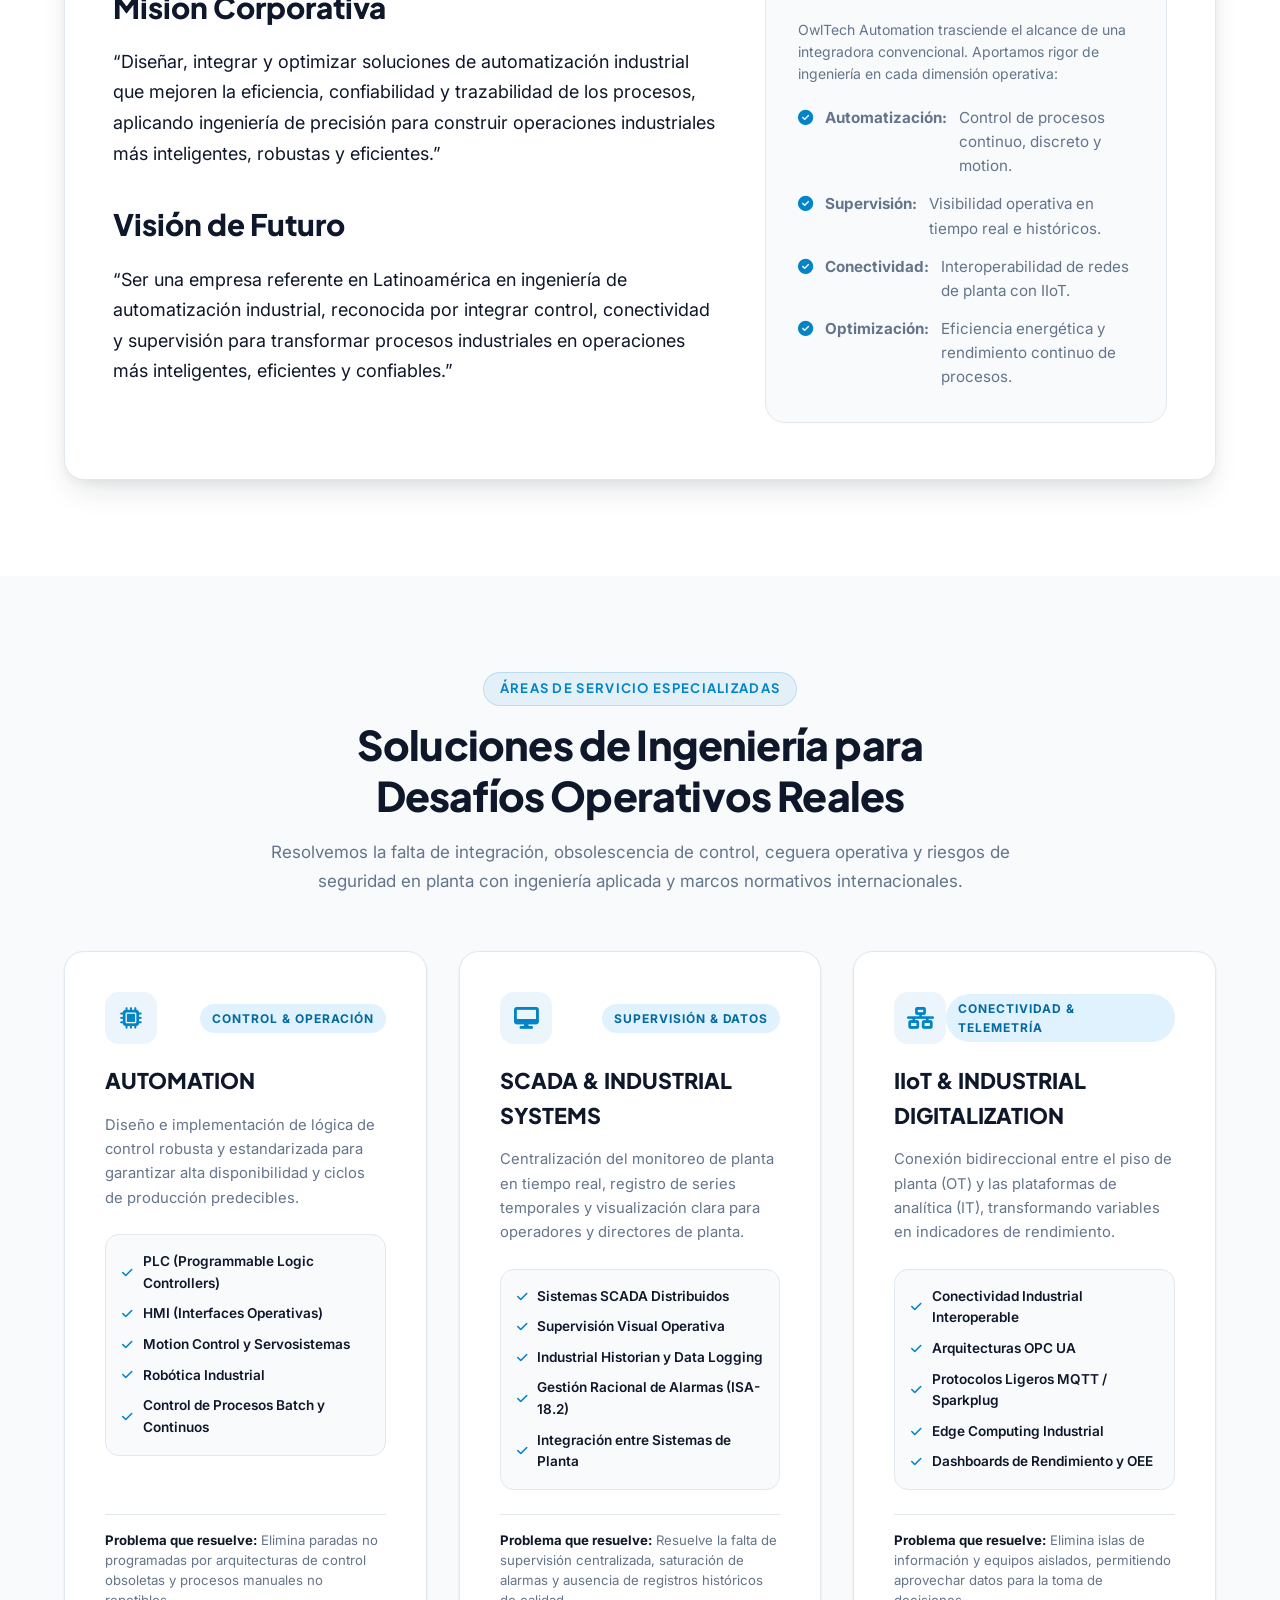
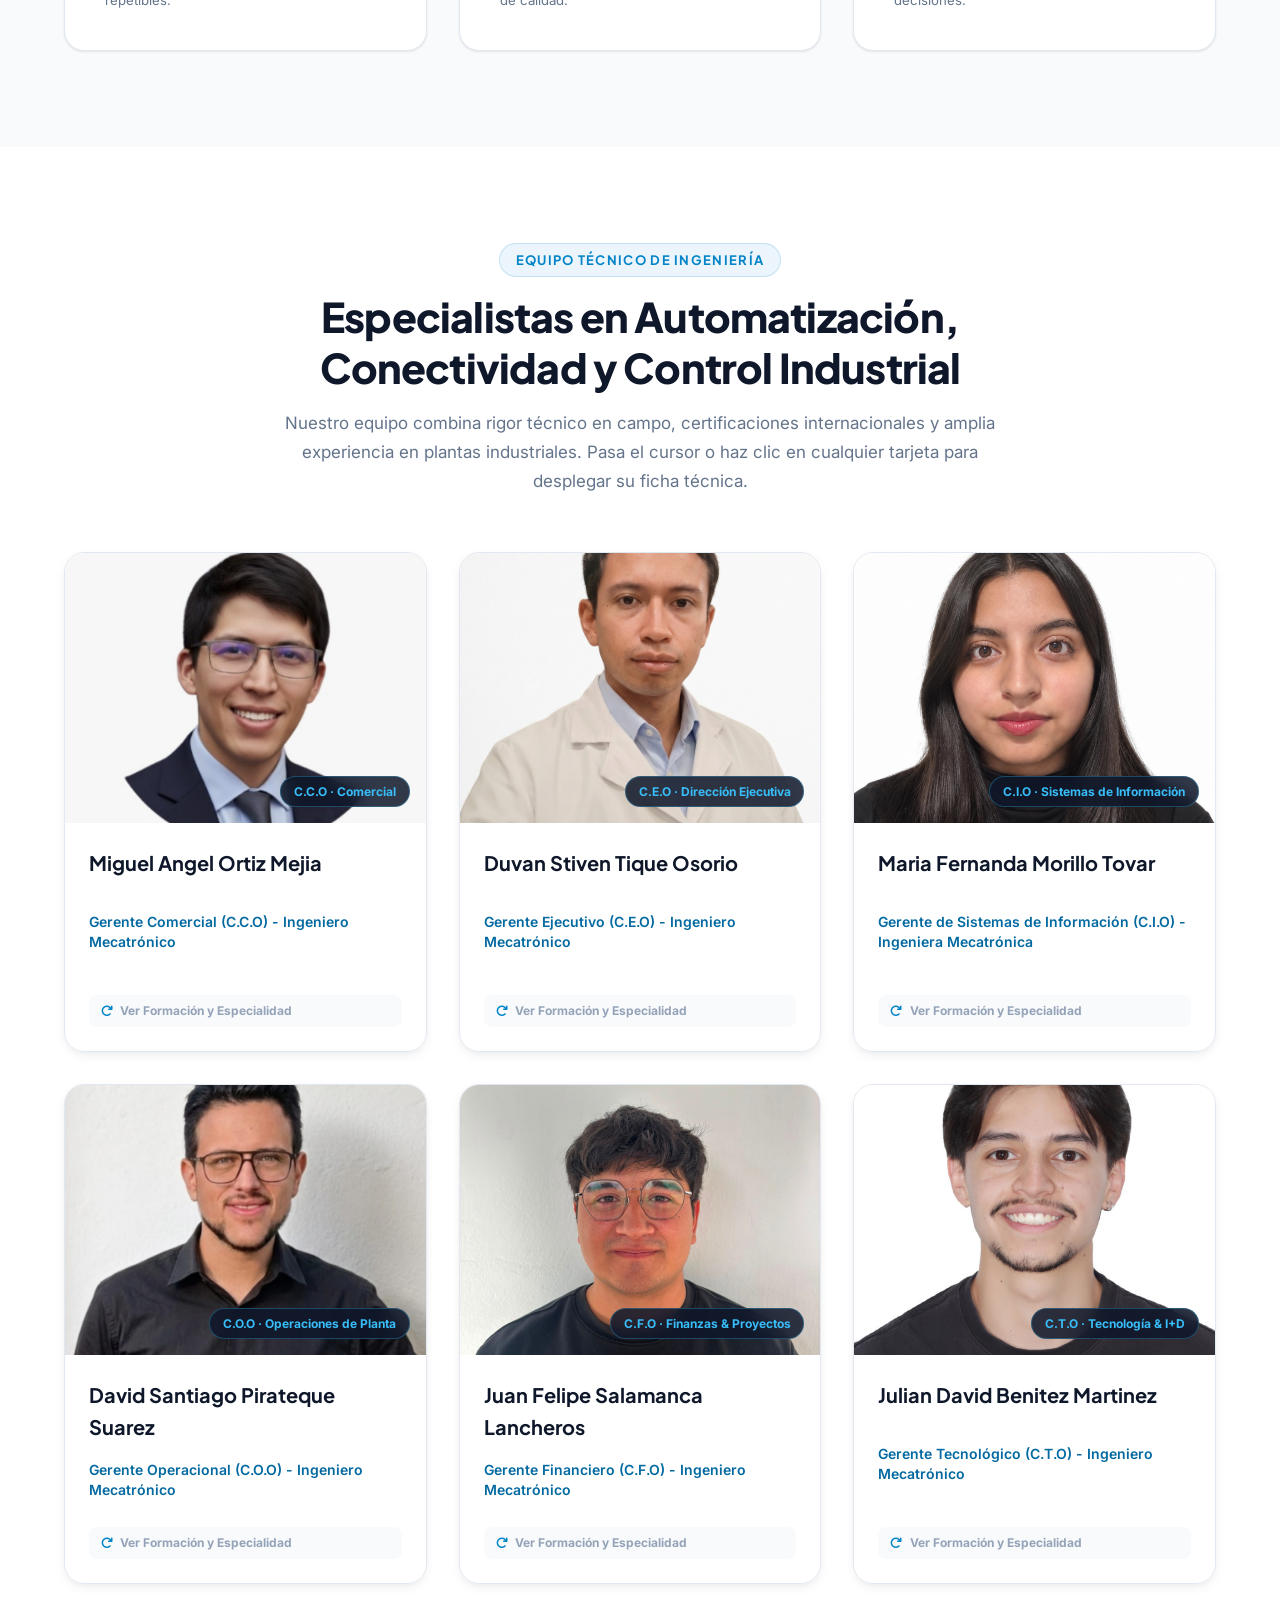
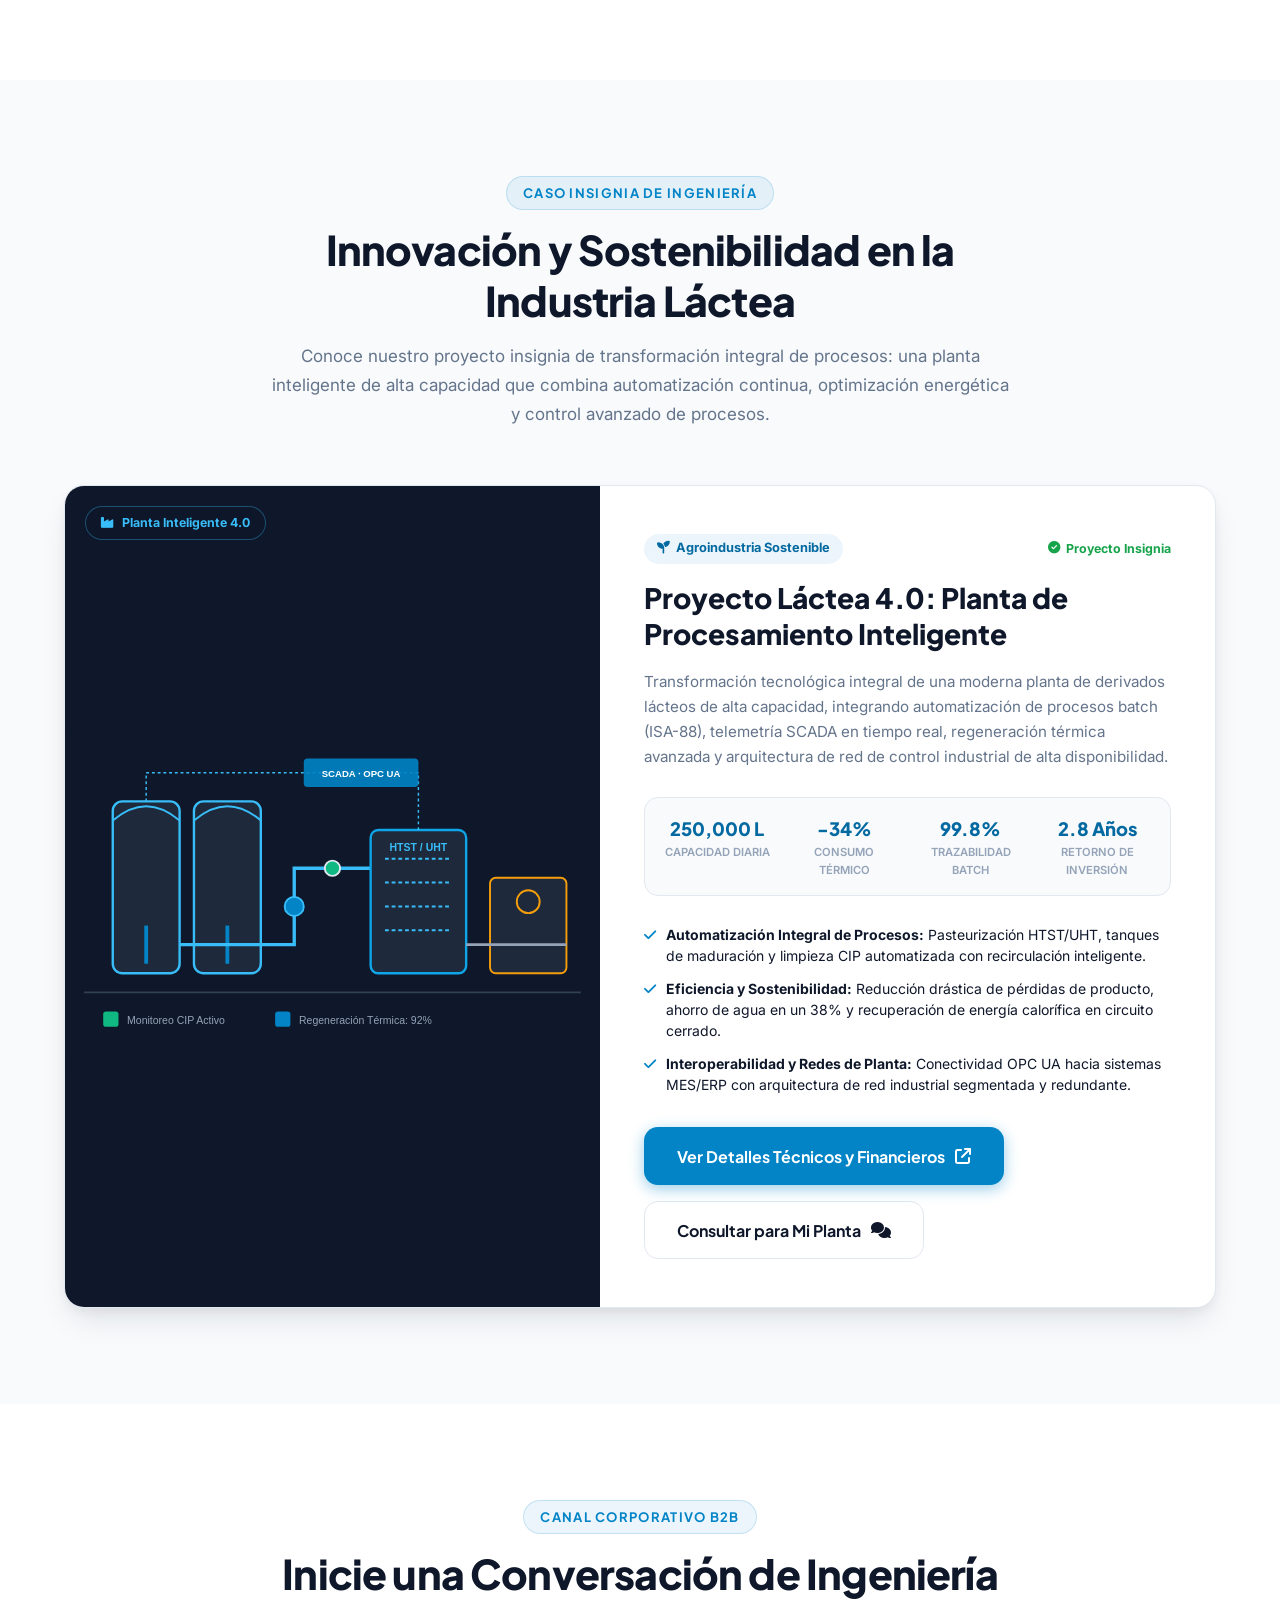
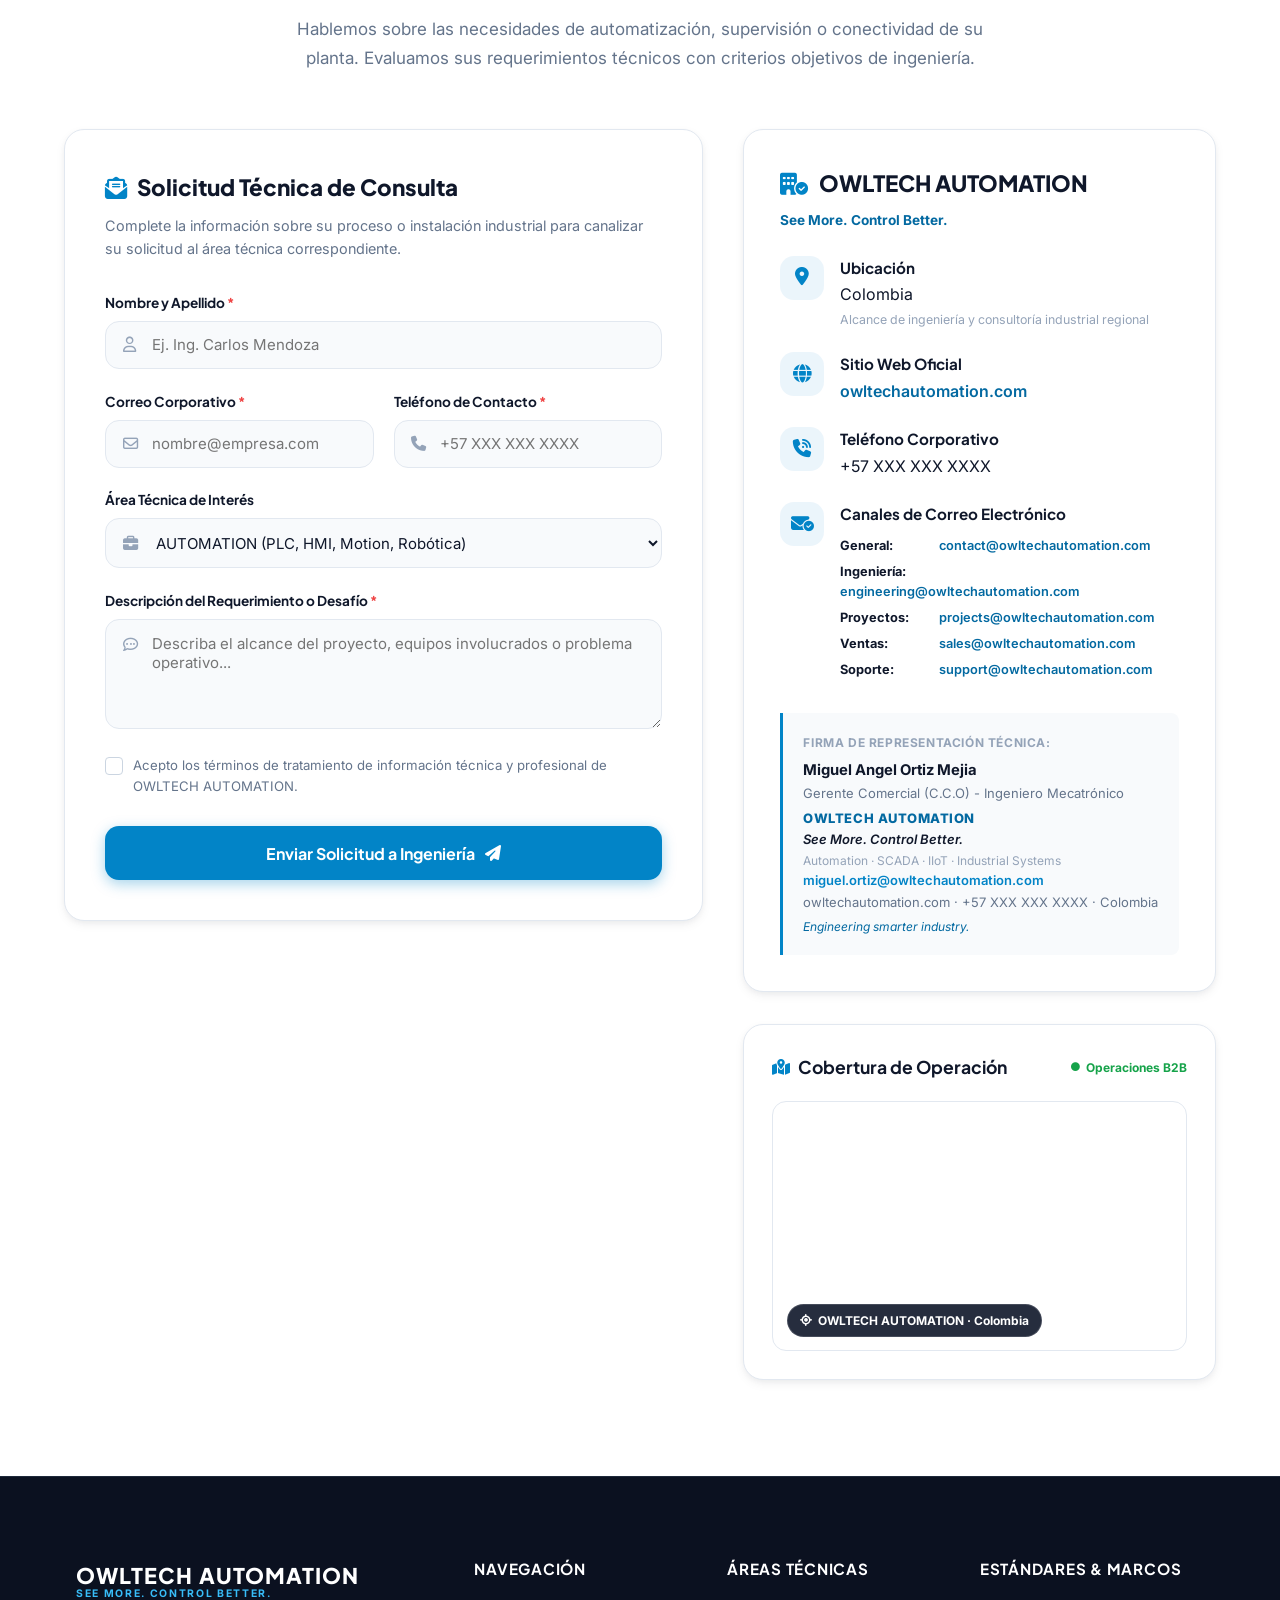
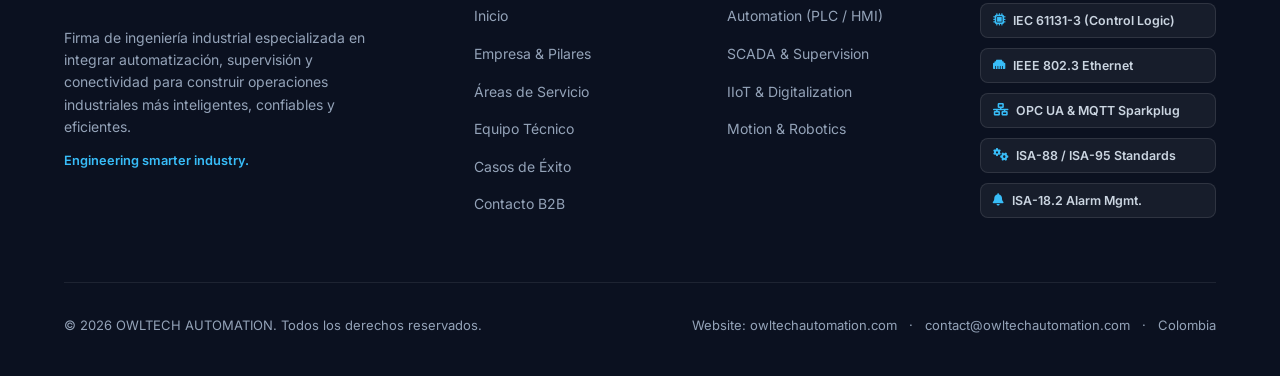
==== commit 697b2ea1: "Actualizar posicionamiento centrado de fotos y forzar recarga de cache con v=2" ====
--- a/index.html
+++ b/index.html
@@ -17,7 +17,7 @@
   <link rel="icon" type="image/svg+xml" href="favicon.svg">
 
   <!-- Estilos Principales -->
-  <link rel="stylesheet" href="css/styles.css">
+  <link rel="stylesheet" href="css/styles.css?v=2">
 </head>
 <body>
 
@@ -388,7 +388,7 @@
             <div class="card-inner">
               <div class="card-front">
                 <div class="member-photo-container">
-                  <img src="Img/Integrante1.png" alt="Miguel Angel Ortiz Mejia" class="member-photo-img" loading="lazy" onerror="if(!this.dataset.triedJpg){this.dataset.triedJpg='1'; this.src='Img/integrante1.jpg';}else{this.style.display='none'; this.nextElementSibling.style.display='flex';}">
+                  <img src="Img/Integrante1.png?v=2" alt="Miguel Angel Ortiz Mejia" class="member-photo-img" loading="lazy" onerror="if(!this.dataset.triedJpg){this.dataset.triedJpg='1'; this.src='Img/integrante1.jpg?v=2';}else{this.style.display='none'; this.nextElementSibling.style.display='flex';}">
                   <div class="member-photo-placeholder" style="display: none;" aria-label="Fotografía no disponible">
                     <div class="avatar-initials">MO</div>
                     <span class="avatar-fallback-text">Miguel Ortiz</span>
@@ -435,7 +435,7 @@
             <div class="card-inner">
               <div class="card-front">
                 <div class="member-photo-container">
-                  <img src="Img/Integrante2.png" alt="Duvan Stiven Tique Osorio" class="member-photo-img" loading="lazy" onerror="if(!this.dataset.triedJpg){this.dataset.triedJpg='1'; this.src='Img/integrante2.jpg';}else{this.style.display='none'; this.nextElementSibling.style.display='flex';}">
+                  <img src="Img/Integrante2.png?v=2" alt="Duvan Stiven Tique Osorio" class="member-photo-img" loading="lazy" onerror="if(!this.dataset.triedJpg){this.dataset.triedJpg='1'; this.src='Img/integrante2.jpg?v=2';}else{this.style.display='none'; this.nextElementSibling.style.display='flex';}">
                   <div class="member-photo-placeholder" style="display: none;" aria-label="Fotografía no disponible">
                     <div class="avatar-initials">DT</div>
                     <span class="avatar-fallback-text">Duvan Tique</span>
@@ -482,7 +482,7 @@
             <div class="card-inner">
               <div class="card-front">
                 <div class="member-photo-container">
-                  <img src="Img/Integrante3.png" alt="Maria Fernanda Morillo Tovar" class="member-photo-img" loading="lazy" onerror="if(!this.dataset.triedJpg){this.dataset.triedJpg='1'; this.src='Img/integrante3.jpg';}else{this.style.display='none'; this.nextElementSibling.style.display='flex';}">
+                  <img src="Img/Integrante3.png?v=2" alt="Maria Fernanda Morillo Tovar" class="member-photo-img" loading="lazy" onerror="if(!this.dataset.triedJpg){this.dataset.triedJpg='1'; this.src='Img/integrante3.jpg?v=2';}else{this.style.display='none'; this.nextElementSibling.style.display='flex';}">
                   <div class="member-photo-placeholder" style="display: none;" aria-label="Fotografía no disponible">
                     <div class="avatar-initials">MM</div>
                     <span class="avatar-fallback-text">Maria Morillo</span>
@@ -529,7 +529,7 @@
             <div class="card-inner">
               <div class="card-front">
                 <div class="member-photo-container">
-                  <img src="Img/Integrante4.png" alt="David Santiago Pirateque Suarez" class="member-photo-img" loading="lazy" onerror="if(!this.dataset.triedJpg){this.dataset.triedJpg='1'; this.src='Img/integrante4.jpg';}else{this.style.display='none'; this.nextElementSibling.style.display='flex';}">
+                  <img src="Img/Integrante4.png?v=2" alt="David Santiago Pirateque Suarez" class="member-photo-img" loading="lazy" onerror="if(!this.dataset.triedJpg){this.dataset.triedJpg='1'; this.src='Img/integrante4.jpg?v=2';}else{this.style.display='none'; this.nextElementSibling.style.display='flex';}">
                   <div class="member-photo-placeholder" style="display: none;" aria-label="Fotografía no disponible">
                     <div class="avatar-initials">DP</div>
                     <span class="avatar-fallback-text">David Pirateque</span>
@@ -576,7 +576,7 @@
             <div class="card-inner">
               <div class="card-front">
                 <div class="member-photo-container">
-                  <img src="Img/Integrante5.png" alt="Juan Felipe Salamanca Lancheros" class="member-photo-img" loading="lazy" onerror="if(!this.dataset.triedJpg){this.dataset.triedJpg='1'; this.src='Img/integrante5.jpg';}else{this.style.display='none'; this.nextElementSibling.style.display='flex';}">
+                  <img src="Img/Integrante5.png?v=2" alt="Juan Felipe Salamanca Lancheros" class="member-photo-img" loading="lazy" onerror="if(!this.dataset.triedJpg){this.dataset.triedJpg='1'; this.src='Img/integrante5.jpg?v=2';}else{this.style.display='none'; this.nextElementSibling.style.display='flex';}">
                   <div class="member-photo-placeholder" style="display: none;" aria-label="Fotografía no disponible">
                     <div class="avatar-initials">JS</div>
                     <span class="avatar-fallback-text">Juan Salamanca</span>
@@ -623,7 +623,7 @@
             <div class="card-inner">
               <div class="card-front">
                 <div class="member-photo-container">
-                  <img src="Img/Integrante6.png" alt="Julian David Benitez Martinez" class="member-photo-img" loading="lazy" onerror="if(!this.dataset.triedJpg){this.dataset.triedJpg='1'; this.src='Img/integrante6.jpg';}else{this.style.display='none'; this.nextElementSibling.style.display='flex';}">
+                  <img src="Img/Integrante6.png?v=2" alt="Julian David Benitez Martinez" class="member-photo-img" loading="lazy" onerror="if(!this.dataset.triedJpg){this.dataset.triedJpg='1'; this.src='Img/integrante6.jpg?v=2';}else{this.style.display='none'; this.nextElementSibling.style.display='flex';}">
                   <div class="member-photo-placeholder" style="display: none;" aria-label="Fotografía no disponible">
                     <div class="avatar-initials">JB</div>
                     <span class="avatar-fallback-text">Julian Benitez</span>
--- a/css/styles.css
+++ b/css/styles.css
@@ -818,7 +818,7 @@
   width: 100%;
   height: 100%;
   object-fit: cover;
-  object-position: center top;
+  object-position: center center;
   display: block;
   transition: transform 0.6s cubic-bezier(0.2, 0.8, 0.2, 1);
 }
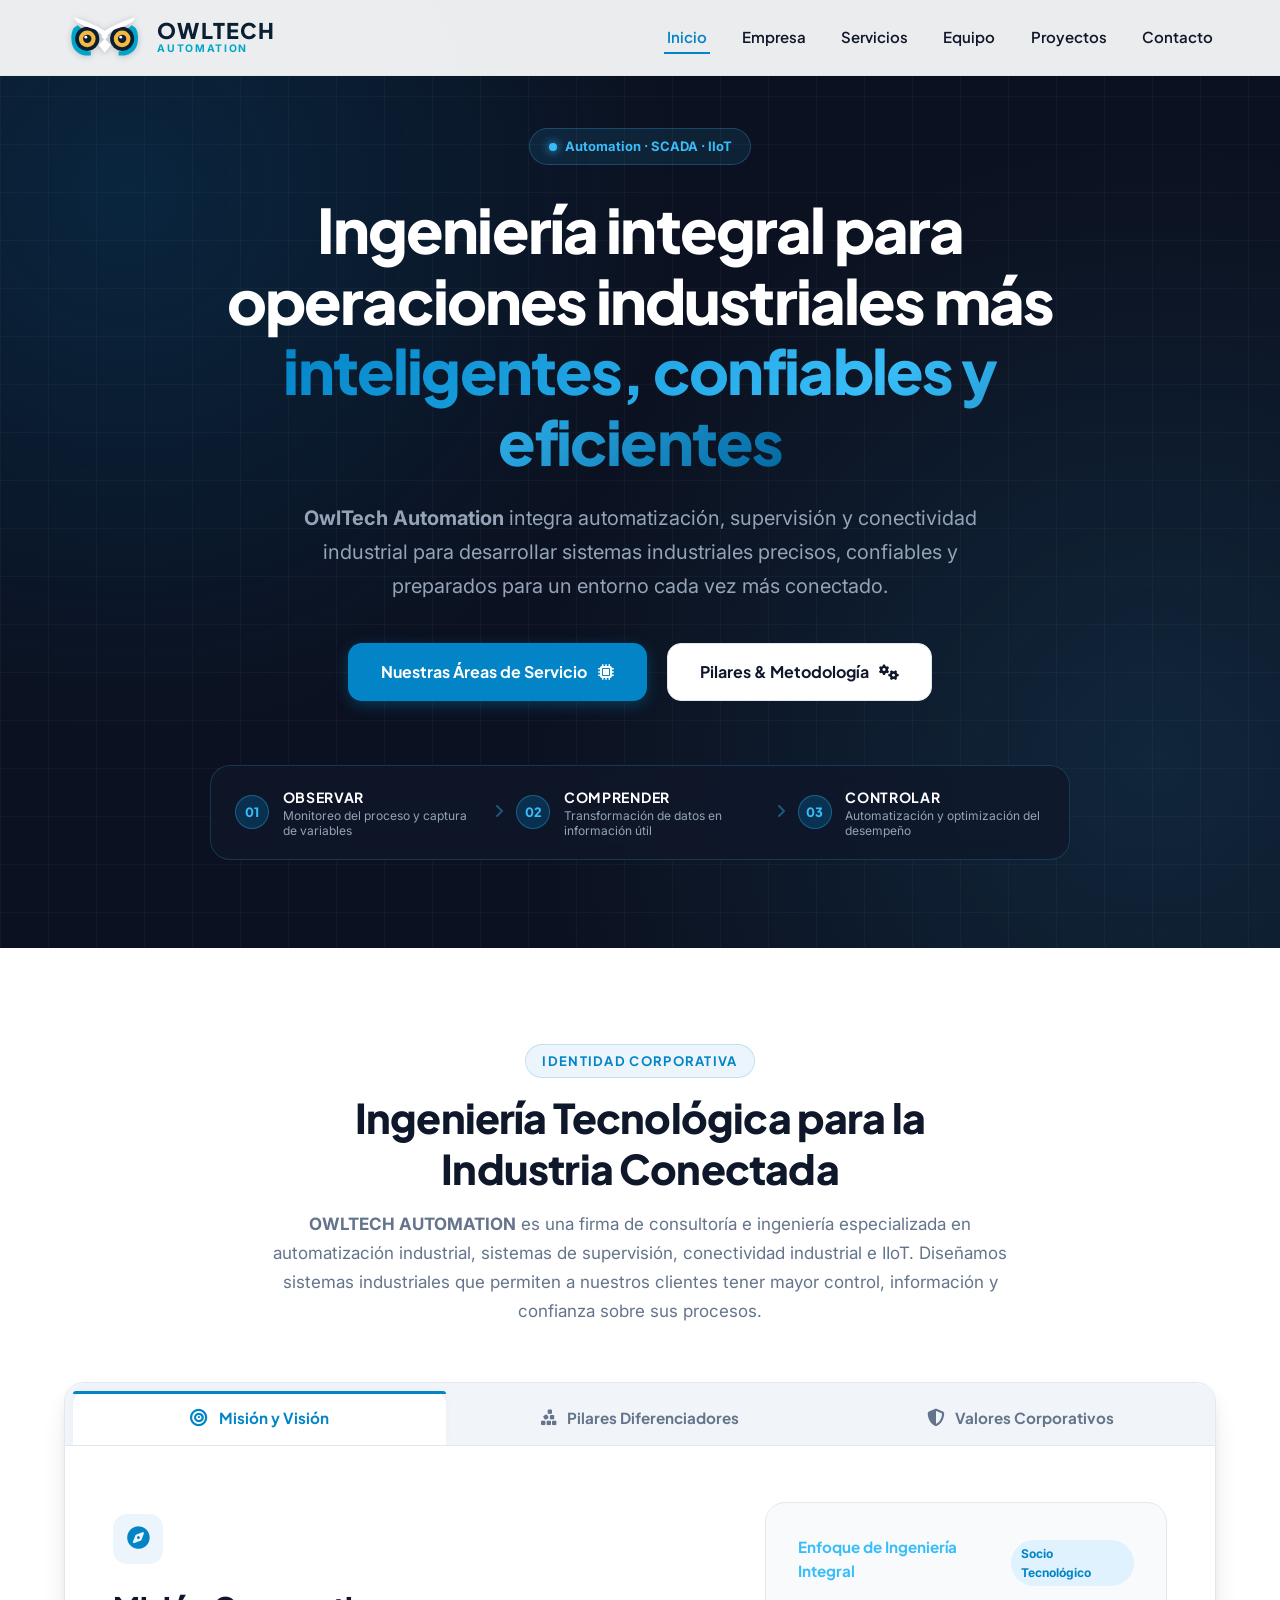
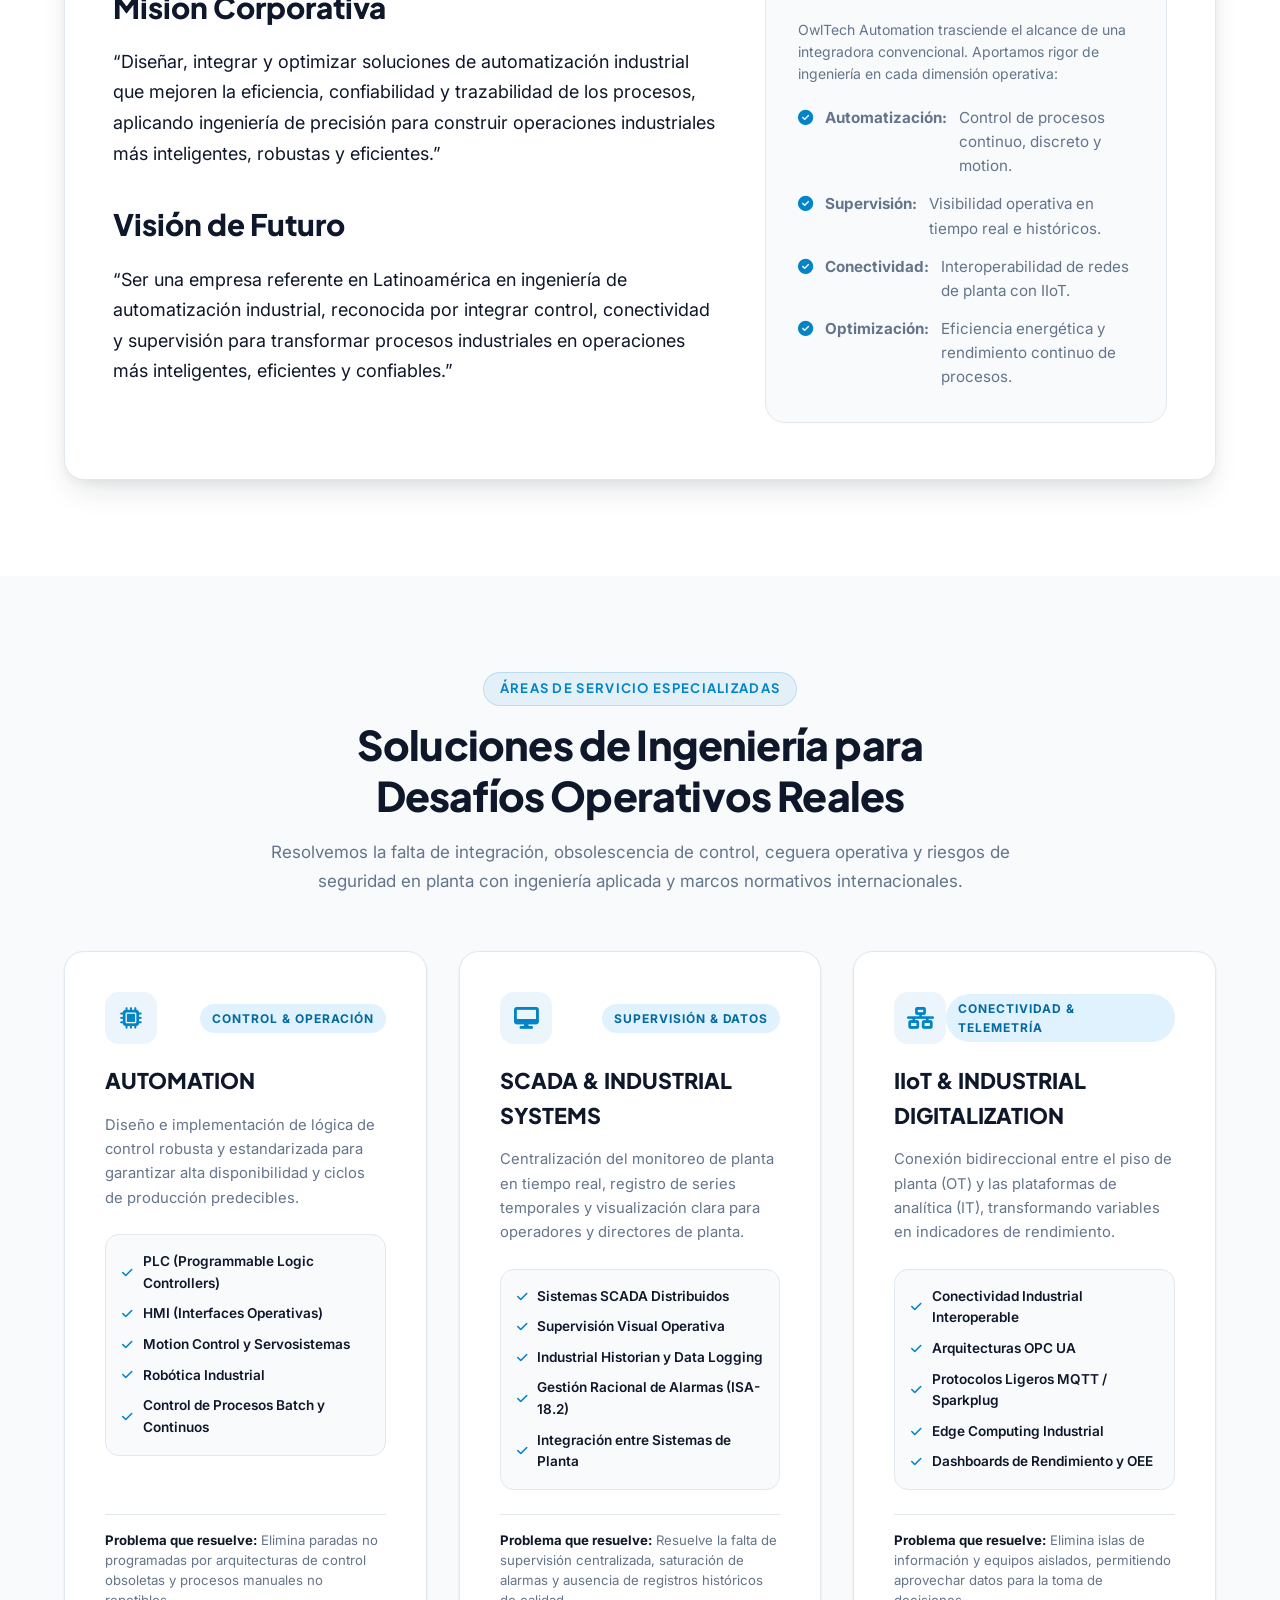
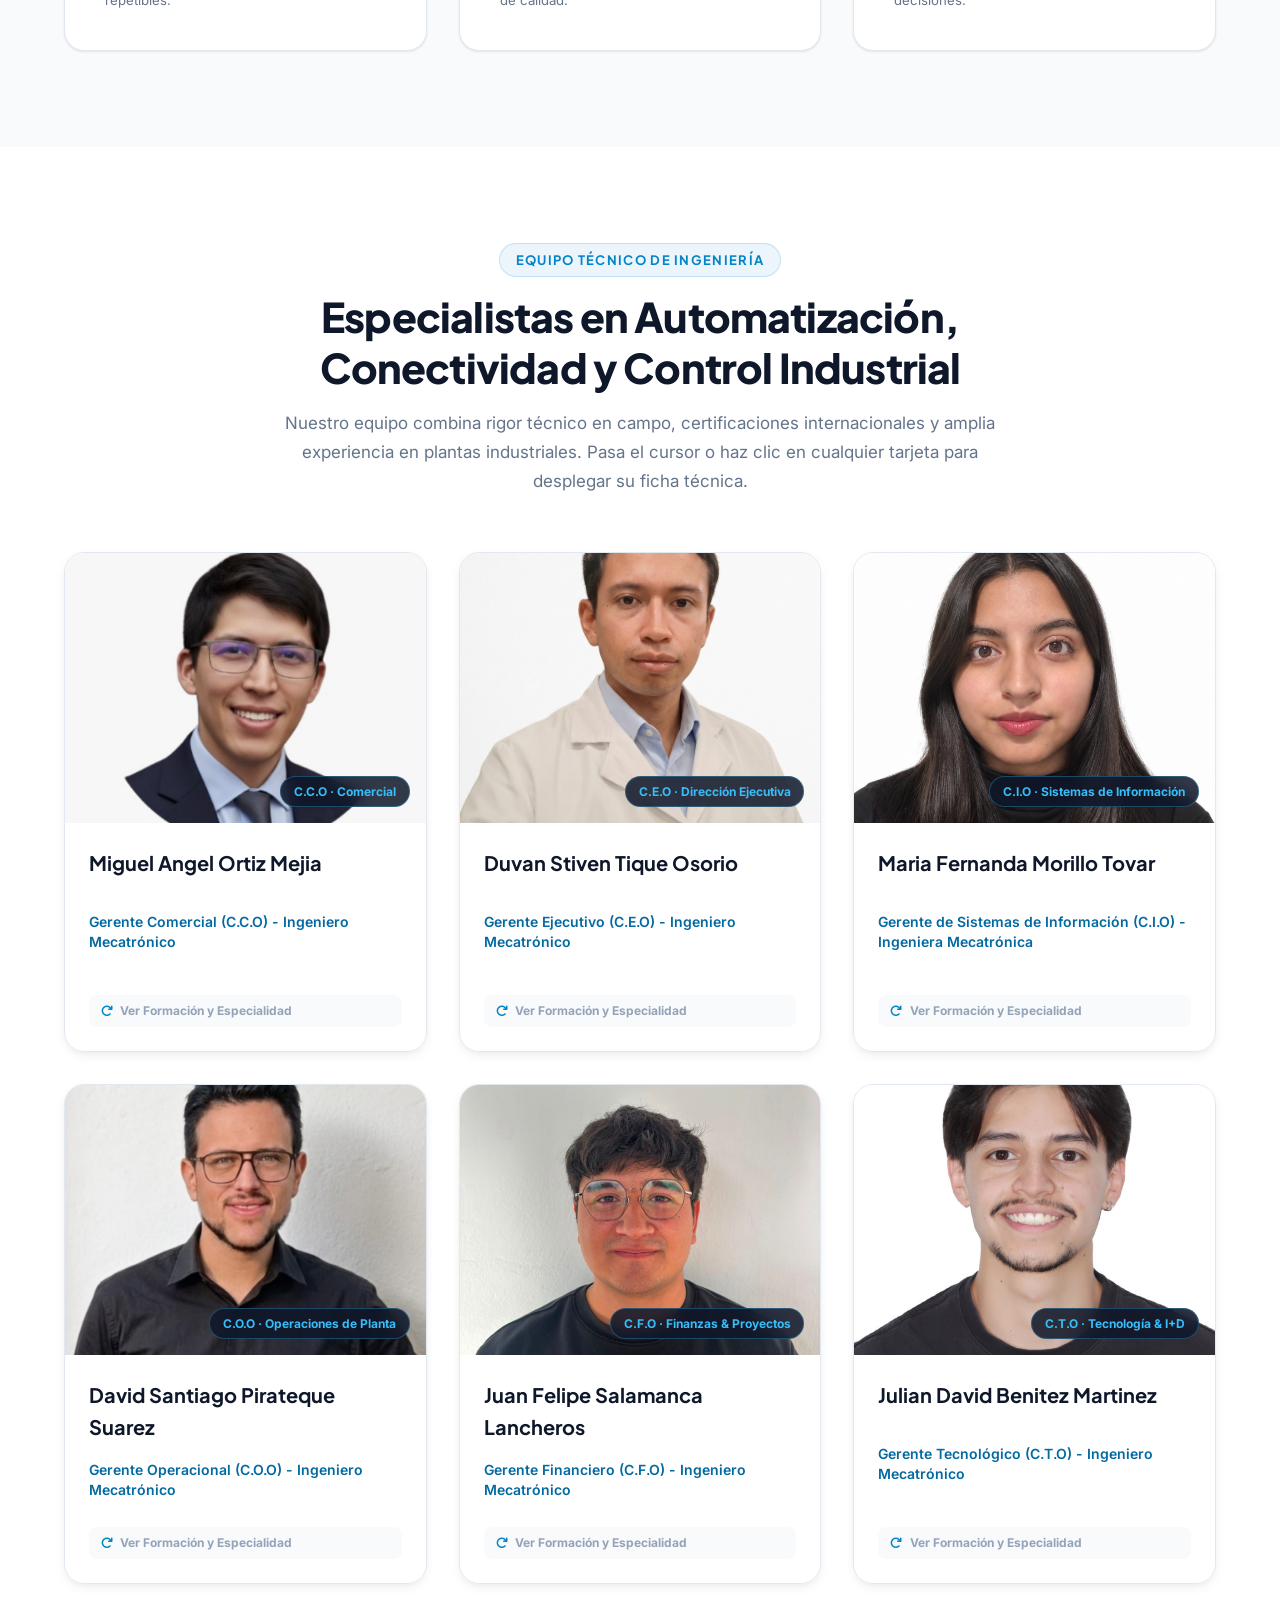
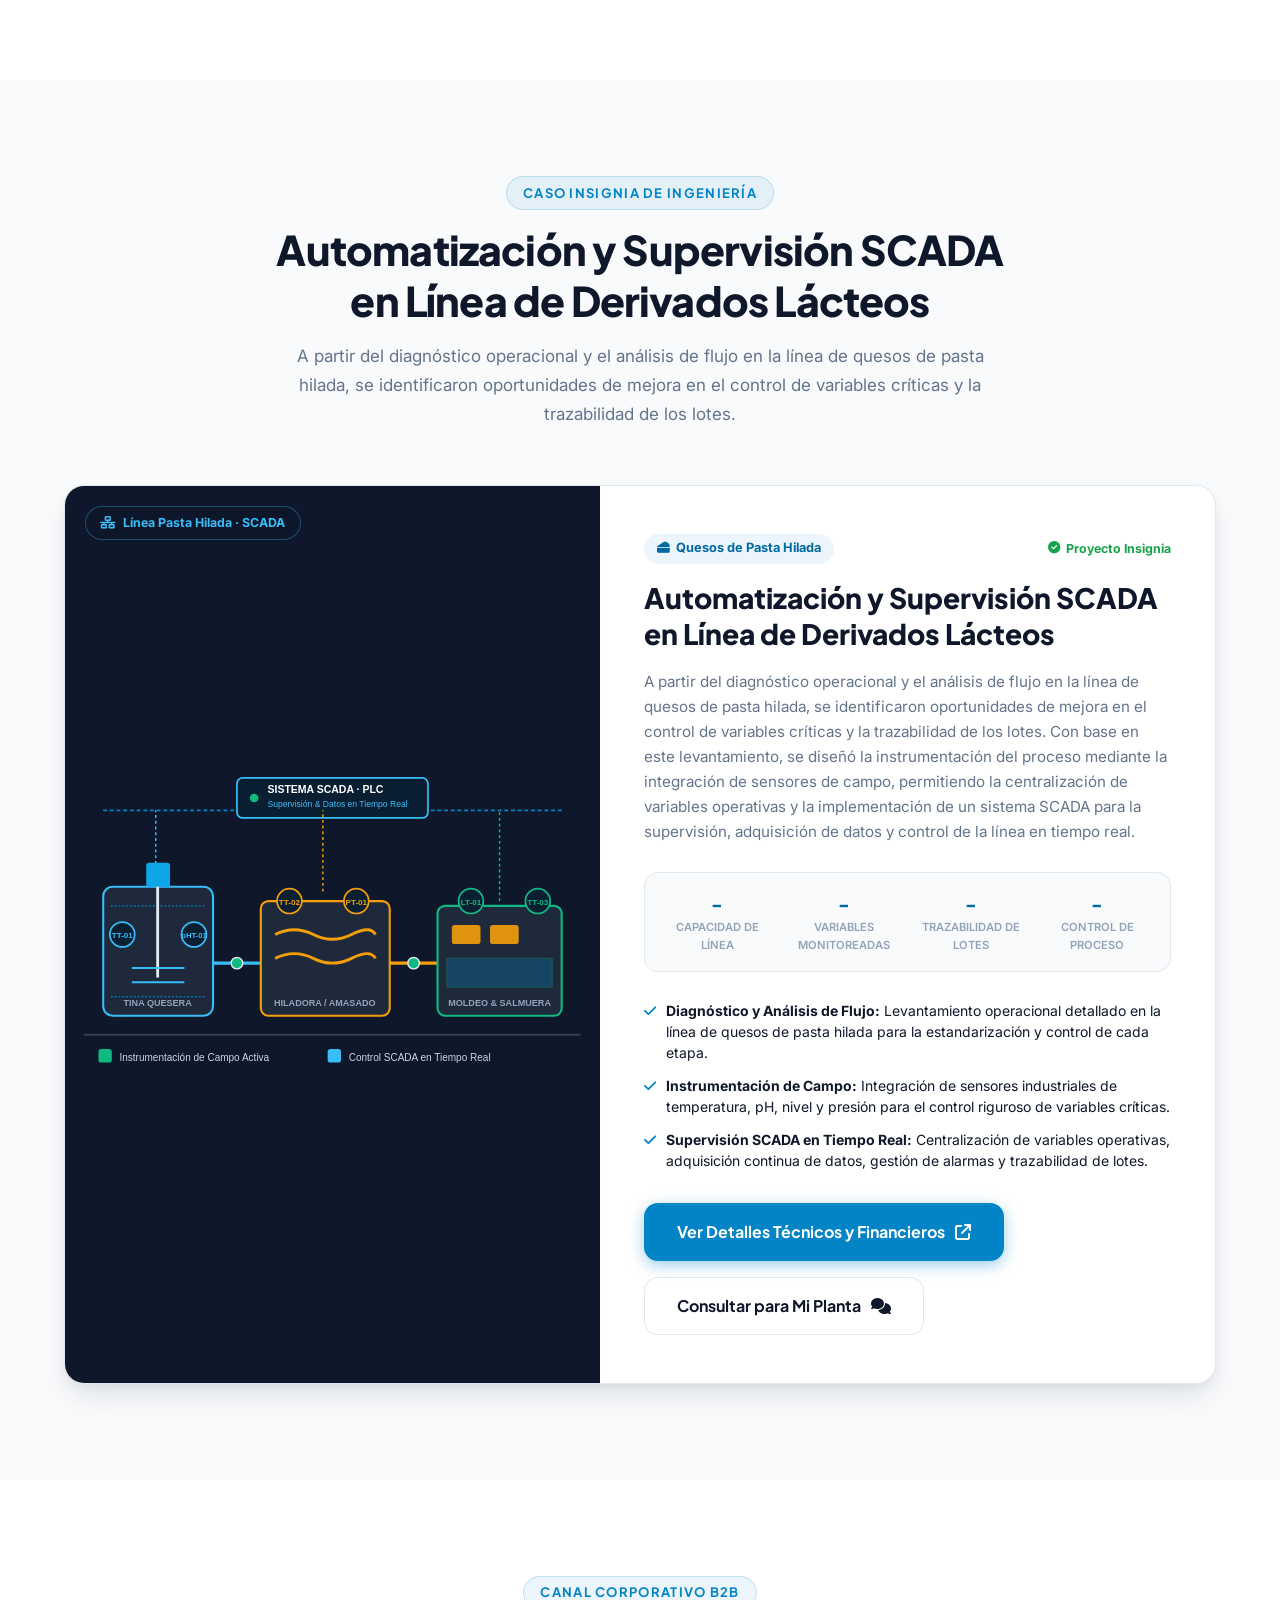
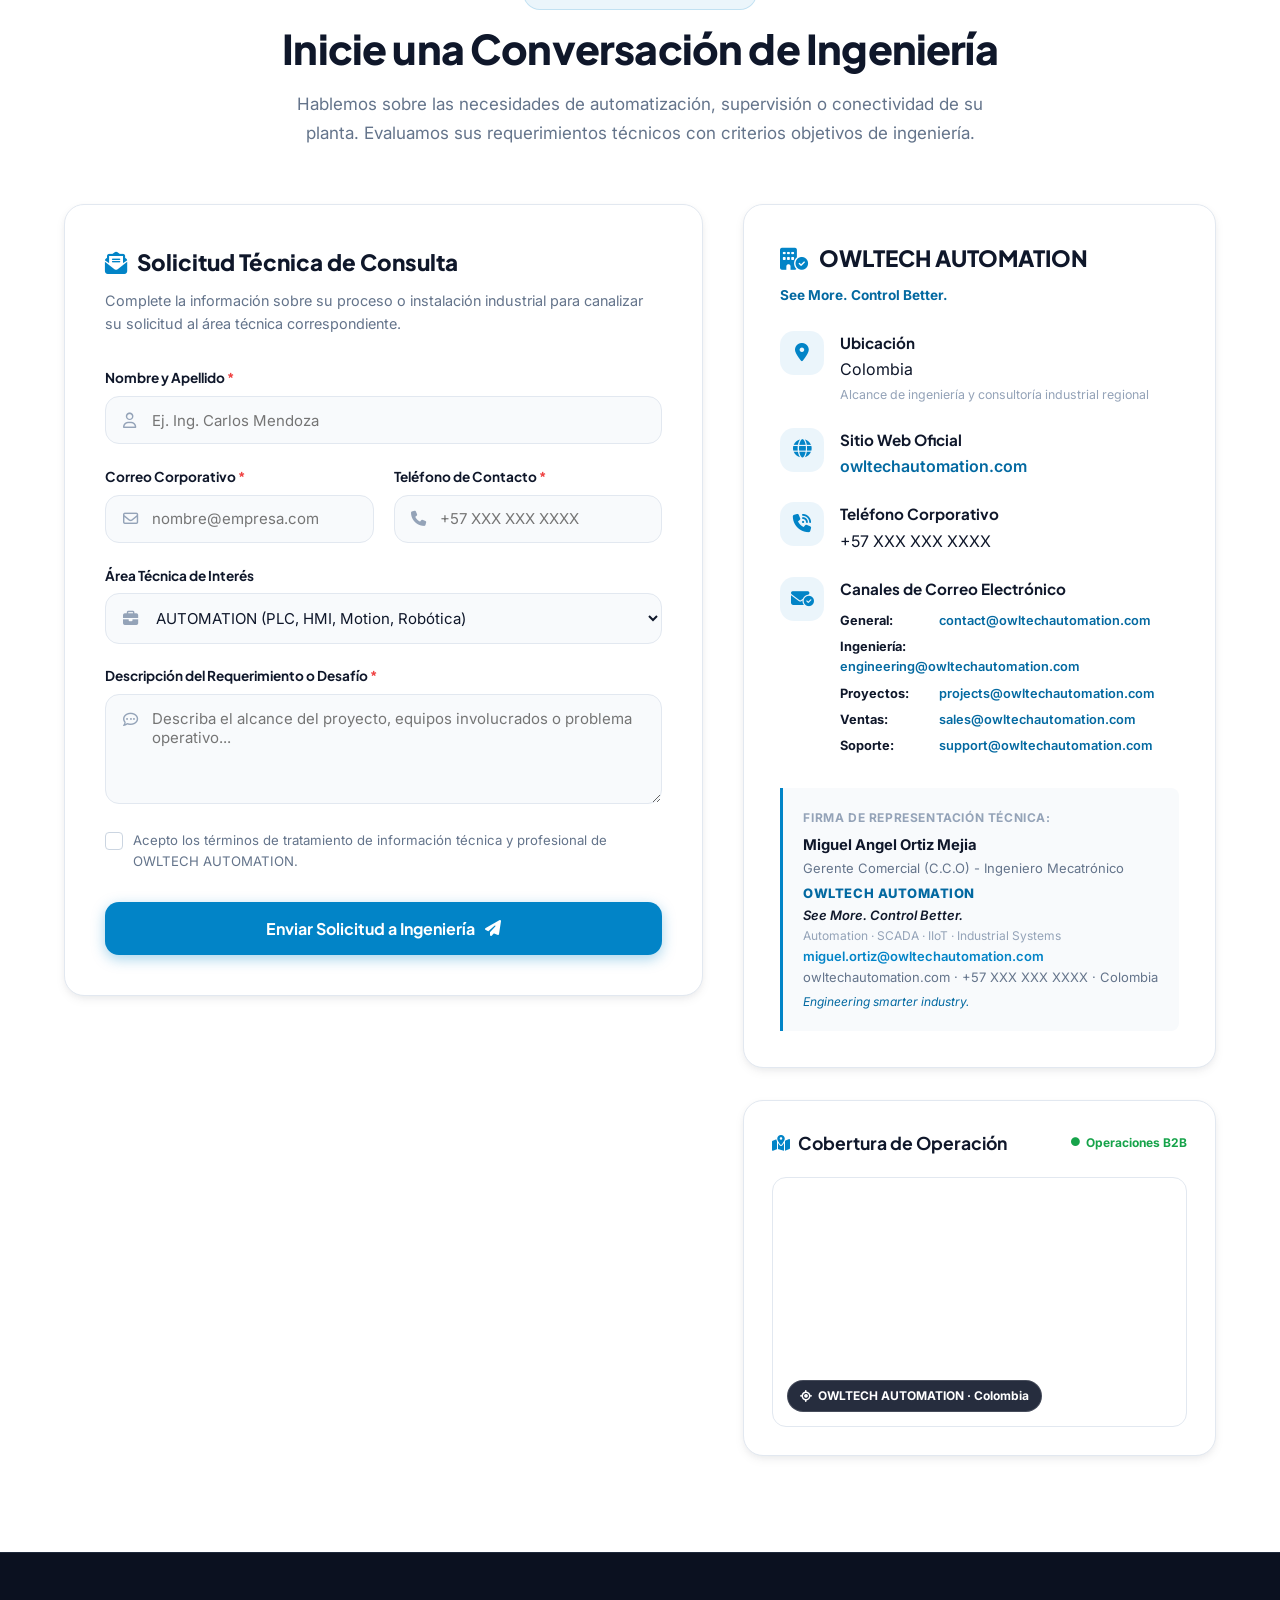
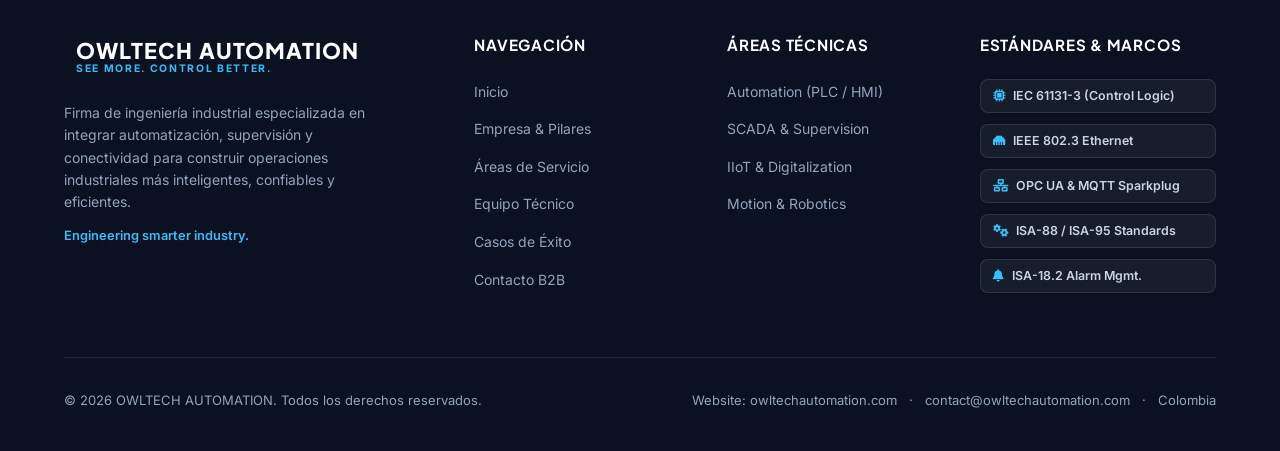
==== commit 76ce1ccd: "Actualizar caso insignia en pagina principal: titulo, descripcion pasta hilada, variables con guion " ====
--- a/index.html
+++ b/index.html
@@ -676,9 +676,9 @@
       <div class="container">
         <div class="section-header text-center">
           <span class="section-tag">Caso Insignia de Ingeniería</span>
-          <h2 class="section-title">Innovación y Sostenibilidad en la Industria Láctea</h2>
+          <h2 class="section-title">Automatización y Supervisión SCADA en Línea de Derivados Lácteos</h2>
           <p class="section-subtitle">
-            Conoce nuestro proyecto insignia de transformación integral de procesos: una planta inteligente de alta capacidad que combina automatización continua, optimización energética y control avanzado de procesos.
+            A partir del diagnóstico operacional y el análisis de flujo en la línea de quesos de pasta hilada, se identificaron oportunidades de mejora en el control de variables críticas y la trazabilidad de los lotes.
           </p>
         </div>
 
@@ -686,50 +686,94 @@
         <article class="featured-project-card">
           <div class="featured-project-grid">
             
-            <!-- Elemento Visual Representativo [MEDIA_PROYECTO_PLACEHOLDER] -->
-            <div class="featured-media-col" aria-label="[MEDIA_PROYECTO_PLACEHOLDER]">
+            <!-- Elemento Visual Representativo: Esquema de Línea de Pasta Hilada & SCADA -->
+            <div class="featured-media-col" aria-label="Esquema de Automatización y Supervisión SCADA en Línea de Pasta Hilada">
               <div class="featured-media-box">
                 <svg viewBox="0 0 560 360" class="featured-illustration-svg" fill="none" xmlns="http://www.w3.org/2000/svg">
+                  <!-- Fondo Técnico Industrial -->
                   <rect width="560" height="360" rx="12" fill="#0F172A"/>
                   
-                  <!-- Silos de Almacenamiento Sanitario -->
-                  <rect x="50" y="80" width="70" height="180" rx="10" fill="#1E293B" stroke="#38BDF8" stroke-width="2.5"/>
-                  <rect x="135" y="80" width="70" height="180" rx="10" fill="#1E293B" stroke="#38BDF8" stroke-width="2.5"/>
-                  <path d="M50 100 Q85 70 120 100" stroke="#38BDF8" stroke-width="2" fill="none"/>
-                  <path d="M135 100 Q170 70 205 100" stroke="#38BDF8" stroke-width="2" fill="none"/>
-                  <line x1="85" y1="210" x2="85" y2="250" stroke="#0284C7" stroke-width="4"/>
-                  <line x1="170" y1="210" x2="170" y2="250" stroke="#0284C7" stroke-width="4"/>
+                  <!-- Cabecera de Red y Estación Central SCADA -->
+                  <path d="M40 50 H520" stroke="#0284C7" stroke-width="2" stroke-dasharray="4 3"/>
+                  <rect x="180" y="16" width="200" height="42" rx="6" fill="#0B1F33" stroke="#38BDF8" stroke-width="1.8"/>
+                  <circle cx="198" cy="37" r="4.5" fill="#10B981"/>
+                  <text x="212" y="32" fill="#FFFFFF" font-size="11" font-weight="bold" font-family="sans-serif">SISTEMA SCADA · PLC</text>
+                  <text x="212" y="47" fill="#38BDF8" font-size="9" font-family="sans-serif">Supervisión & Datos en Tiempo Real</text>
                   
-                  <!-- Línea de Cañerías Higiénicas y Matriz de Válvulas Mixproof -->
-                  <path d="M120 230 H240 V150 H320" stroke="#38BDF8" stroke-width="3.5" fill="none"/>
-                  <circle cx="240" cy="190" r="10" fill="#0284C7" stroke="#38BDF8" stroke-width="2"/>
-                  <circle cx="280" cy="150" r="8" fill="#10B981" stroke="#E2E8F0" stroke-width="2"/>
+                  <!-- Enlaces de Bus de Campo (Sensores -> SCADA) -->
+                  <path d="M95 130 V50" stroke="#38BDF8" stroke-width="1.5" stroke-dasharray="3 3"/>
+                  <path d="M270 135 V50" stroke="#F59E0B" stroke-width="1.5" stroke-dasharray="3 3"/>
+                  <path d="M455 145 V50" stroke="#10B981" stroke-width="1.5" stroke-dasharray="3 3"/>
+
+                  <!-- ==============================================
+                       ETAPA 1: TINA QUESERA (Coagulación / Corte)
+                       ============================================== -->
+                  <rect x="40" y="130" width="115" height="135" rx="10" fill="#1E293B" stroke="#38BDF8" stroke-width="2.2"/>
+                  <!-- Doble Camisa Térmica -->
+                  <path d="M48 150 H147 M48 245 H147" stroke="#0284C7" stroke-width="1.5" stroke-dasharray="2 2"/>
+                  <!-- Agitador / Lira de Corte -->
+                  <rect x="85" y="105" width="25" height="25" rx="3" fill="#0EA5E9"/>
+                  <line x1="97" y1="130" x2="97" y2="225" stroke="#E2E8F0" stroke-width="3"/>
+                  <path d="M70 215 H125 M70 230 H125" stroke="#38BDF8" stroke-width="2"/>
+                  <!-- Sensores de Campo: Temp y pH -->
+                  <circle cx="60" cy="180" r="13" fill="#0B1F33" stroke="#38BDF8" stroke-width="1.8"/>
+                  <text x="60" y="184" fill="#38BDF8" font-size="8.5" font-weight="bold" text-anchor="middle" font-family="sans-serif">TT-01</text>
                   
-                  <!-- Unidad Pasteurizadora y Regeneración Térmica -->
-                  <rect x="320" y="110" width="100" height="150" rx="8" fill="#1E293B" stroke="#0EA5E9" stroke-width="2.5"/>
-                  <path d="M335 140 H405 M335 165 H405 M335 190 H405 M335 215 H405" stroke="#38BDF8" stroke-width="2" stroke-dasharray="4 3"/>
-                  <text x="370" y="132" fill="#38BDF8" font-size="11" font-weight="bold" text-anchor="middle" font-family="sans-serif">HTST / UHT</text>
+                  <circle cx="135" cy="180" r="13" fill="#0B1F33" stroke="#38BDF8" stroke-width="1.8"/>
+                  <text x="135" y="184" fill="#38BDF8" font-size="8" font-weight="bold" text-anchor="middle" font-family="sans-serif">pHT-01</text>
+                  <text x="97" y="255" fill="#94A3B8" font-size="9.5" font-weight="bold" text-anchor="middle" font-family="sans-serif">TINA QUESERA</text>
+
+                  <!-- Tubería de Transferencia con Válvula Sanitaria -->
+                  <path d="M155 210 H205" stroke="#38BDF8" stroke-width="3.5"/>
+                  <circle cx="180" cy="210" r="6" fill="#10B981" stroke="#E2E8F0" stroke-width="1.5"/>
+
+                  <!-- ==============================================
+                       ETAPA 2: HILADORA / AMASADORA (Pasta Hilada)
+                       ============================================== -->
+                  <rect x="205" y="145" width="135" height="120" rx="8" fill="#1E293B" stroke="#F59E0B" stroke-width="2.2"/>
+                  <!-- Tornillos Sinfines de Hilado -->
+                  <path d="M220 180 Q240 170 260 180 T300 180 T325 180" stroke="#F59E0B" stroke-width="3" fill="none"/>
+                  <path d="M220 205 Q240 195 260 205 T300 205 T325 205" stroke="#F59E0B" stroke-width="3" fill="none"/>
+                  <!-- Sensores de Campo: Temp Agua Hilado y Presión Vapor -->
+                  <circle cx="235" cy="145" r="13" fill="#0B1F33" stroke="#F59E0B" stroke-width="1.8"/>
+                  <text x="235" y="149" fill="#F59E0B" font-size="8.5" font-weight="bold" text-anchor="middle" font-family="sans-serif">TT-02</text>
                   
-                  <!-- Envasado Aséptico y Cinta Robotizada -->
-                  <rect x="445" y="160" width="80" height="100" rx="6" fill="#1E293B" stroke="#F59E0B" stroke-width="2"/>
-                  <circle cx="485" cy="185" r="12" stroke="#F59E0B" stroke-width="2"/>
-                  <line x1="420" y1="230" x2="525" y2="230" stroke="#94A3B8" stroke-width="3"/>
+                  <circle cx="305" cy="145" r="13" fill="#0B1F33" stroke="#F59E0B" stroke-width="1.8"/>
+                  <text x="305" y="149" fill="#F59E0B" font-size="8.5" font-weight="bold" text-anchor="middle" font-family="sans-serif">PT-01</text>
+                  <text x="272" y="255" fill="#94A3B8" font-size="9.5" font-weight="bold" text-anchor="middle" font-family="sans-serif">HILADORA / AMASADO</text>
+
+                  <!-- Transferencia a Moldeo -->
+                  <path d="M340 210 H390" stroke="#F59E0B" stroke-width="3.5"/>
+                  <circle cx="365" cy="210" r="6" fill="#10B981" stroke="#E2E8F0" stroke-width="1.5"/>
+
+                  <!-- ==============================================
+                       ETAPA 3: MOLDEADORA & TINA DE SALMUERA
+                       ============================================== -->
+                  <rect x="390" y="150" width="130" height="115" rx="8" fill="#1E293B" stroke="#10B981" stroke-width="2.2"/>
+                  <!-- Cabezal de Formado & Bloques de Queso -->
+                  <rect x="405" y="170" width="30" height="20" rx="3" fill="#F59E0B" opacity="0.9"/>
+                  <rect x="445" y="170" width="30" height="20" rx="3" fill="#F59E0B" opacity="0.9"/>
+                  <!-- Tina de Enfriamiento / Salmuera -->
+                  <path d="M400 205 H510 V235 H400 Z" fill="#0284C7" opacity="0.3" stroke="#10B981" stroke-width="1.5"/>
+                  <!-- Sensores de Nivel y Temp Salmuera -->
+                  <circle cx="425" cy="145" r="13" fill="#0B1F33" stroke="#10B981" stroke-width="1.8"/>
+                  <text x="425" y="149" fill="#10B981" font-size="8.5" font-weight="bold" text-anchor="middle" font-family="sans-serif">LT-01</text>
                   
-                  <!-- Telemetría Digital y Señales de Red OT -->
-                  <path d="M85 80 V50 H370 V110" stroke="#38BDF8" stroke-width="1.5" stroke-dasharray="3 3"/>
-                  <rect x="250" y="35" width="120" height="30" rx="4" fill="#0284C7" opacity="0.9"/>
-                  <text x="310" y="54" fill="#FFFFFF" font-size="10" font-weight="bold" text-anchor="middle" font-family="sans-serif">SCADA · OPC UA</text>
+                  <circle cx="495" cy="145" r="13" fill="#0B1F33" stroke="#10B981" stroke-width="1.8"/>
+                  <text x="495" y="149" fill="#10B981" font-size="8.5" font-weight="bold" text-anchor="middle" font-family="sans-serif">TT-03</text>
+                  <text x="455" y="255" fill="#94A3B8" font-size="9.5" font-weight="bold" text-anchor="middle" font-family="sans-serif">MOLDEO & SALMUERA</text>
+
+                  <!-- Línea de Piso y Estado Operativo -->
+                  <line x1="20" y1="285" x2="540" y2="285" stroke="#334155" stroke-width="2"/>
+                  <rect x="35" y="300" width="14" height="14" rx="3" fill="#10B981"/>
+                  <text x="57" y="312" fill="#CBD5E1" font-size="10.5" font-family="sans-serif">Instrumentación de Campo Activa</text>
                   
-                  <!-- Piso de Planta y Zonas Limpias -->
-                  <line x1="20" y1="280" x2="540" y2="280" stroke="#334155" stroke-width="2"/>
-                  <rect x="40" y="300" width="16" height="16" rx="3" fill="#10B981"/>
-                  <text x="65" y="313" fill="#94A3B8" font-size="11" font-family="sans-serif">Monitoreo CIP Activo</text>
-                  <rect x="220" y="300" width="16" height="16" rx="3" fill="#0284C7"/>
-                  <text x="245" y="313" fill="#94A3B8" font-size="11" font-family="sans-serif">Regeneración Térmica: 92%</text>
+                  <rect x="275" y="300" width="14" height="14" rx="3" fill="#38BDF8"/>
+                  <text x="297" y="312" fill="#CBD5E1" font-size="10.5" font-family="sans-serif">Control SCADA en Tiempo Real</text>
                 </svg>
                 <div class="featured-media-badge">
-                  <i class="fa-solid fa-industry"></i>
-                  <span>Planta Inteligente 4.0</span>
+                  <i class="fa-solid fa-network-wired"></i>
+                  <span>Línea Pasta Hilada · SCADA</span>
                 </div>
               </div>
             </div>
@@ -737,35 +781,35 @@
             <!-- Contenido Informativo y Resumen General -->
             <div class="featured-info-col">
               <div class="featured-meta-header">
-                <span class="featured-tag"><i class="fa-solid fa-seedling"></i> Agroindustria Sostenible</span>
+                <span class="featured-tag"><i class="fa-solid fa-cheese"></i> Quesos de Pasta Hilada</span>
                 <span class="featured-status"><i class="fa-solid fa-circle-check"></i> Proyecto Insignia</span>
               </div>
 
               <h3 class="featured-title">
-                Proyecto Láctea 4.0: Planta de Procesamiento Inteligente
+                Automatización y Supervisión SCADA en Línea de Derivados Lácteos
               </h3>
 
               <p class="featured-lead">
-                Transformación tecnológica integral de una moderna planta de derivados lácteos de alta capacidad, integrando automatización de procesos batch (ISA-88), telemetría SCADA en tiempo real, regeneración térmica avanzada y arquitectura de red de control industrial de alta disponibilidad.
+                A partir del diagnóstico operacional y el análisis de flujo en la línea de quesos de pasta hilada, se identificaron oportunidades de mejora en el control de variables críticas y la trazabilidad de los lotes. Con base en este levantamiento, se diseñó la instrumentación del proceso mediante la integración de sensores de campo, permitiendo la centralización de variables operativas y la implementación de un sistema SCADA para la supervisión, adquisición de datos y control de la línea en tiempo real.
               </p>
 
-              <!-- Métricas Clave de Impacto Directo -->
+              <!-- Métricas Clave de Impacto Directo (Con guión '-' para completar valores) -->
               <div class="featured-metrics-row">
                 <div class="metric-chip">
-                  <span class="chip-val">250,000 L</span>
-                  <span class="chip-lbl">Capacidad Diaria</span>
+                  <span class="chip-val">-</span>
+                  <span class="chip-lbl">Capacidad de Línea</span>
                 </div>
                 <div class="metric-chip">
-                  <span class="chip-val">-34%</span>
-                  <span class="chip-lbl">Consumo Térmico</span>
+                  <span class="chip-val">-</span>
+                  <span class="chip-lbl">Variables Monitoreadas</span>
                 </div>
                 <div class="metric-chip">
-                  <span class="chip-val">99.8%</span>
-                  <span class="chip-lbl">Trazabilidad Batch</span>
+                  <span class="chip-val">-</span>
+                  <span class="chip-lbl">Trazabilidad de Lotes</span>
                 </div>
                 <div class="metric-chip">
-                  <span class="chip-val">2.8 Años</span>
-                  <span class="chip-lbl">Retorno de Inversión</span>
+                  <span class="chip-val">-</span>
+                  <span class="chip-lbl">Control de Proceso</span>
                 </div>
               </div>
 
@@ -773,15 +817,15 @@
               <div class="featured-highlights-list">
                 <div class="highlight-item">
                   <i class="fa-solid fa-check"></i>
-                  <span><strong>Automatización Integral de Procesos:</strong> Pasteurización HTST/UHT, tanques de maduración y limpieza CIP automatizada con recirculación inteligente.</span>
+                  <span><strong>Diagnóstico y Análisis de Flujo:</strong> Levantamiento operacional detallado en la línea de quesos de pasta hilada para la estandarización y control de cada etapa.</span>
                 </div>
                 <div class="highlight-item">
                   <i class="fa-solid fa-check"></i>
-                  <span><strong>Eficiencia y Sostenibilidad:</strong> Reducción drástica de pérdidas de producto, ahorro de agua en un 38% y recuperación de energía calorífica en circuito cerrado.</span>
+                  <span><strong>Instrumentación de Campo:</strong> Integración de sensores industriales de temperatura, pH, nivel y presión para el control riguroso de variables críticas.</span>
                 </div>
                 <div class="highlight-item">
                   <i class="fa-solid fa-check"></i>
-                  <span><strong>Interoperabilidad y Redes de Planta:</strong> Conectividad OPC UA hacia sistemas MES/ERP con arquitectura de red industrial segmentada y redundante.</span>
+                  <span><strong>Supervisión SCADA en Tiempo Real:</strong> Centralización de variables operativas, adquisición continua de datos, gestión de alarmas y trazabilidad de lotes.</span>
                 </div>
               </div>
 
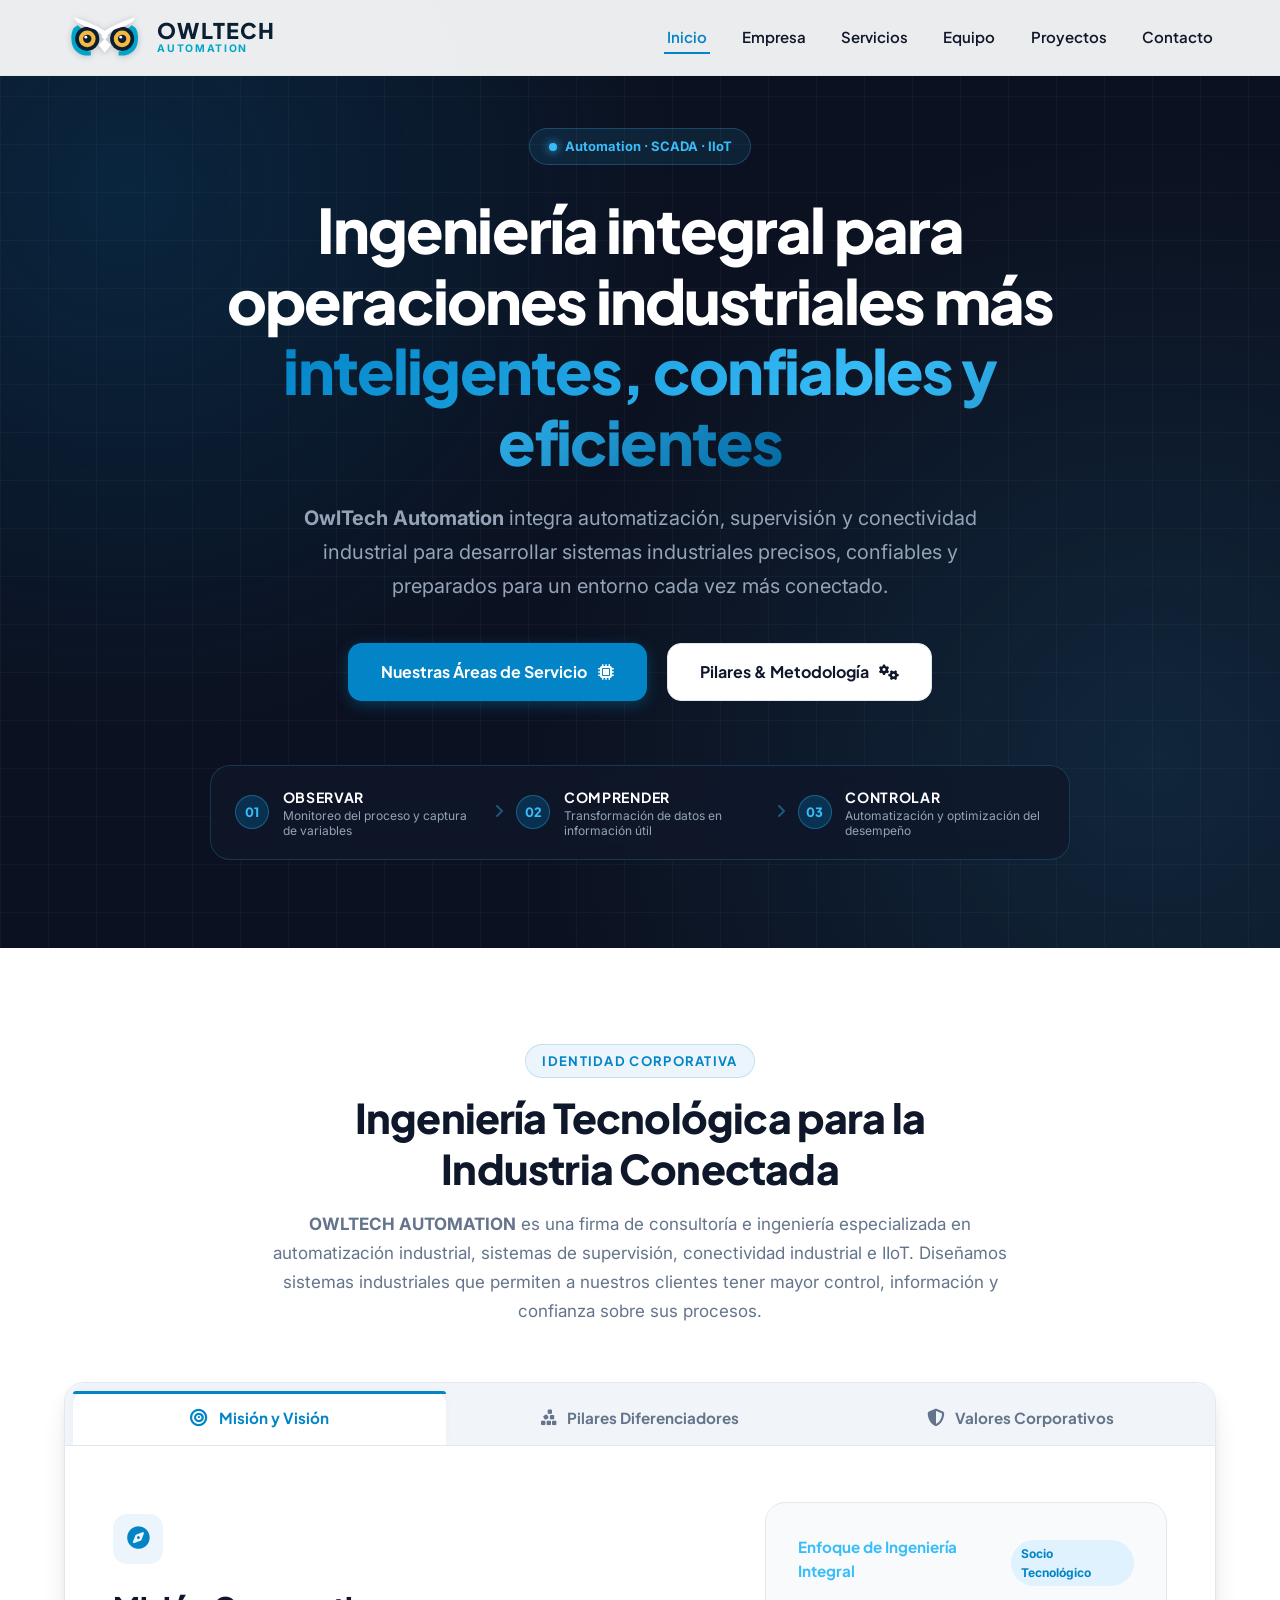
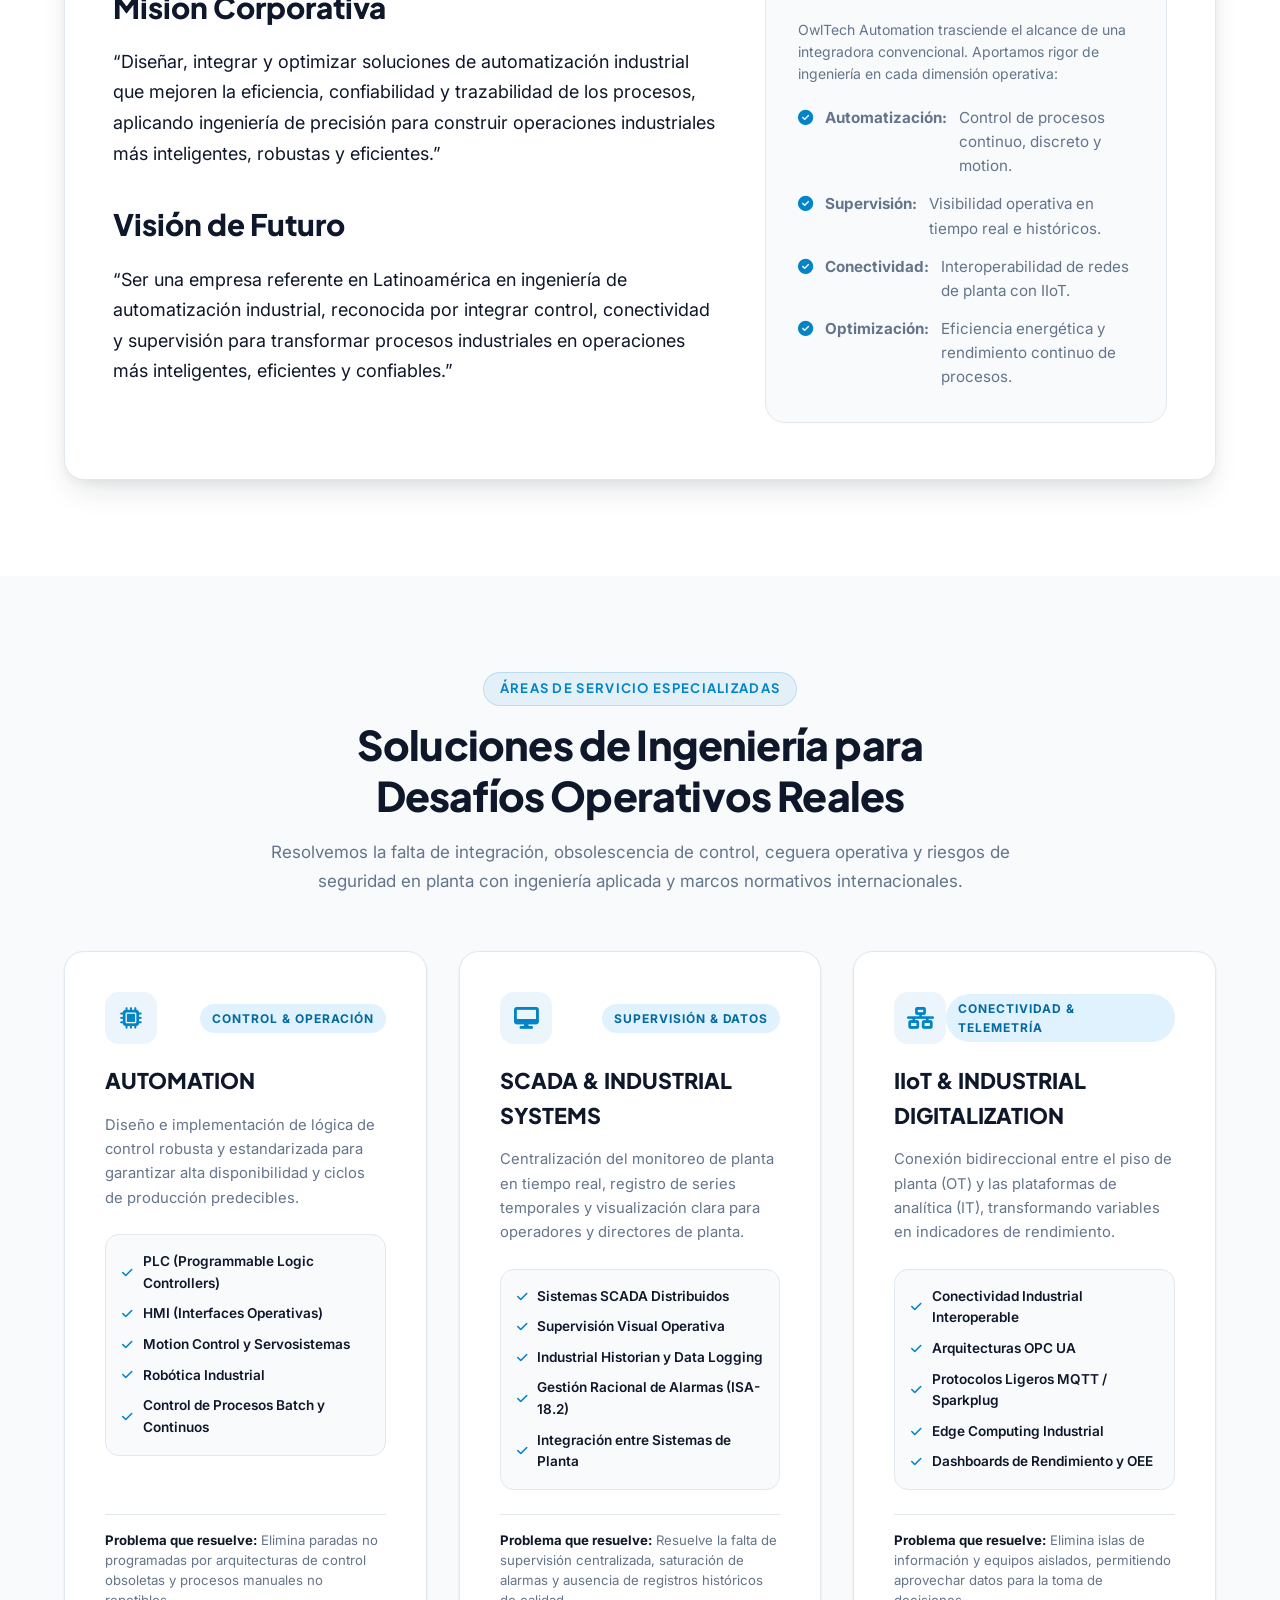
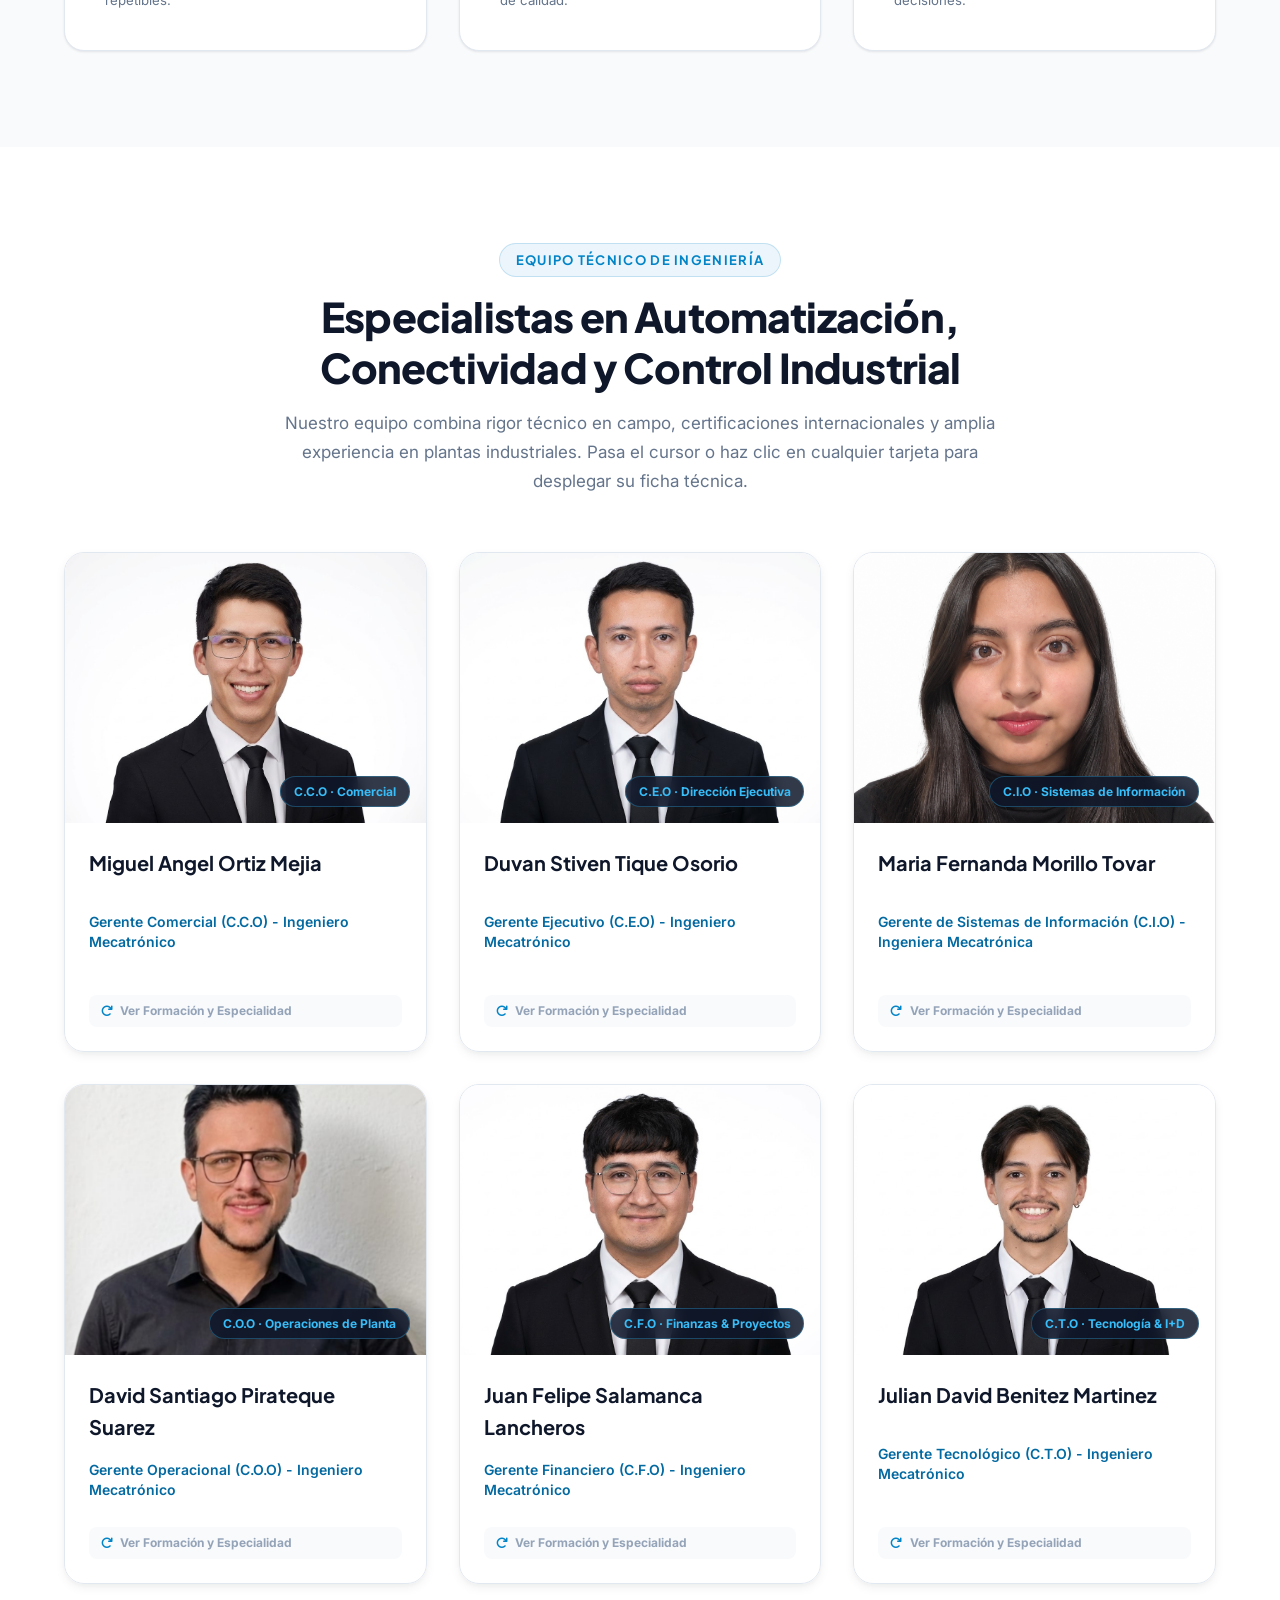
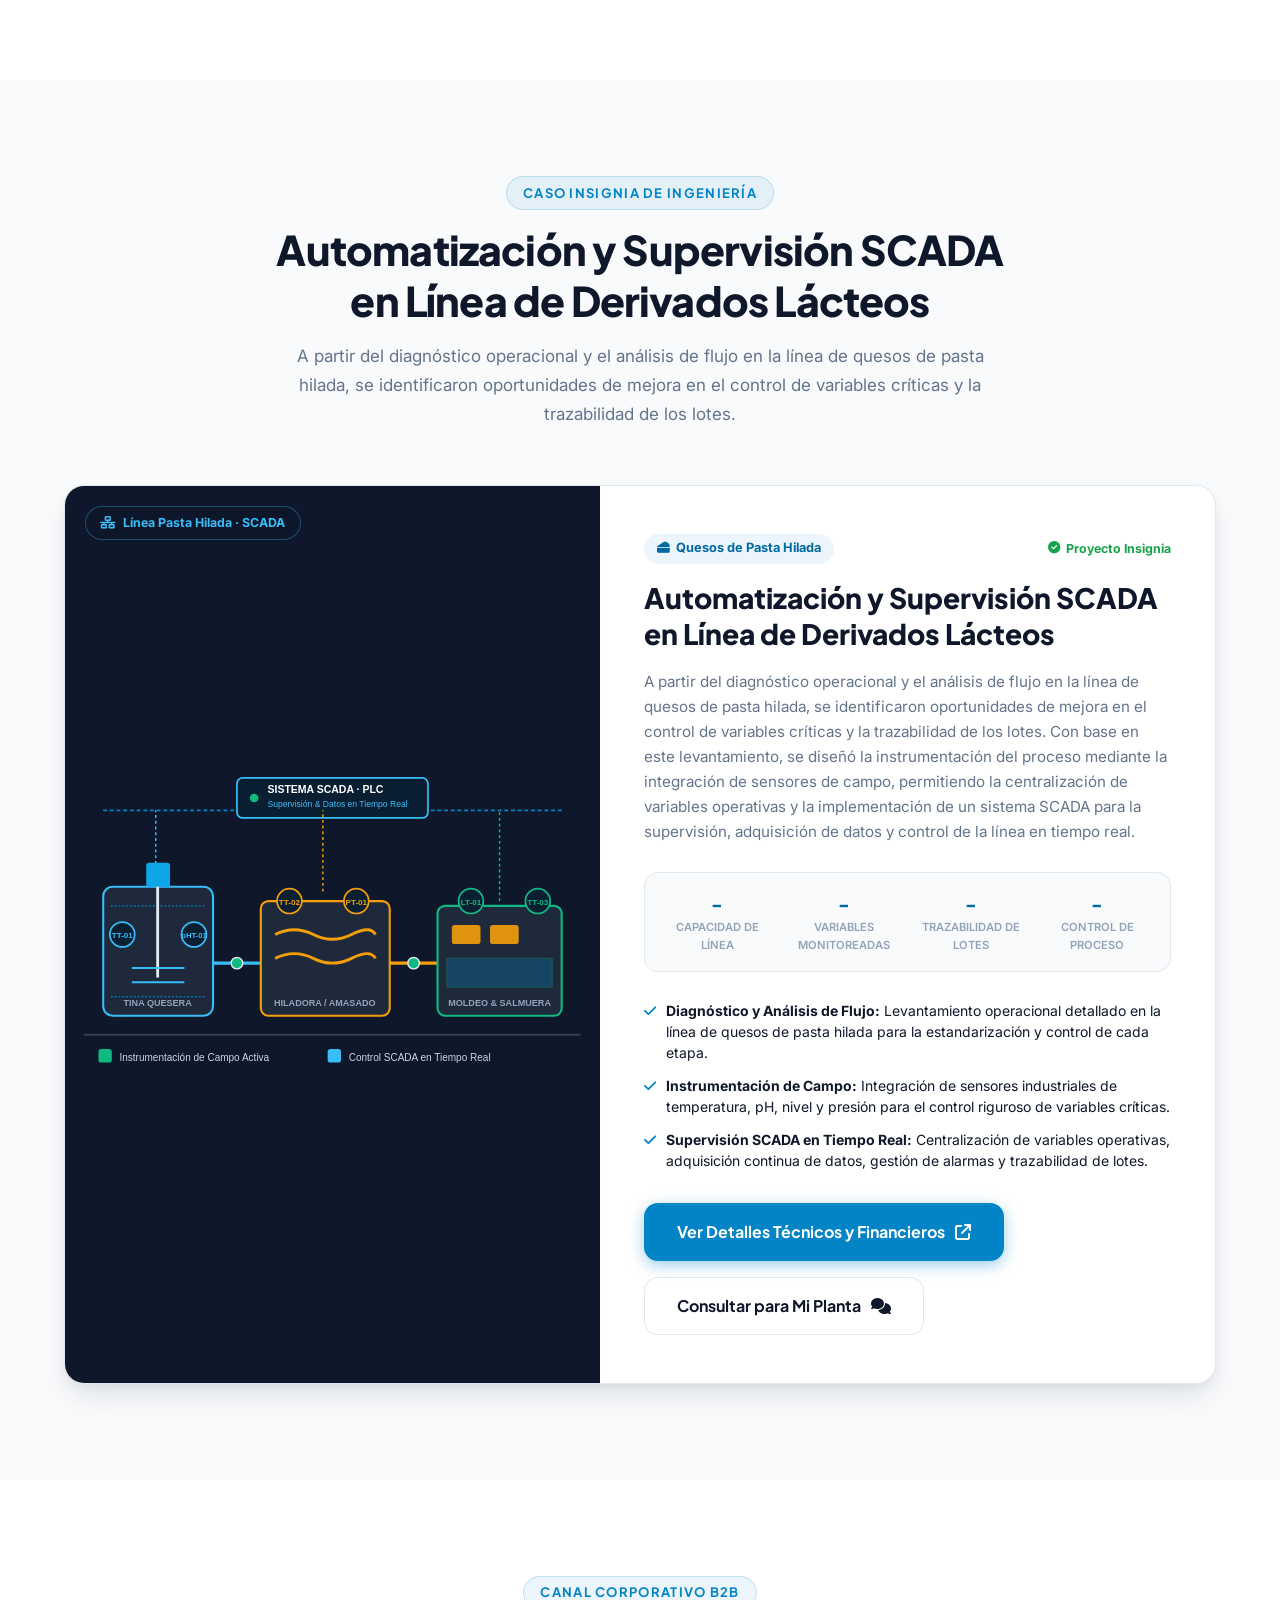
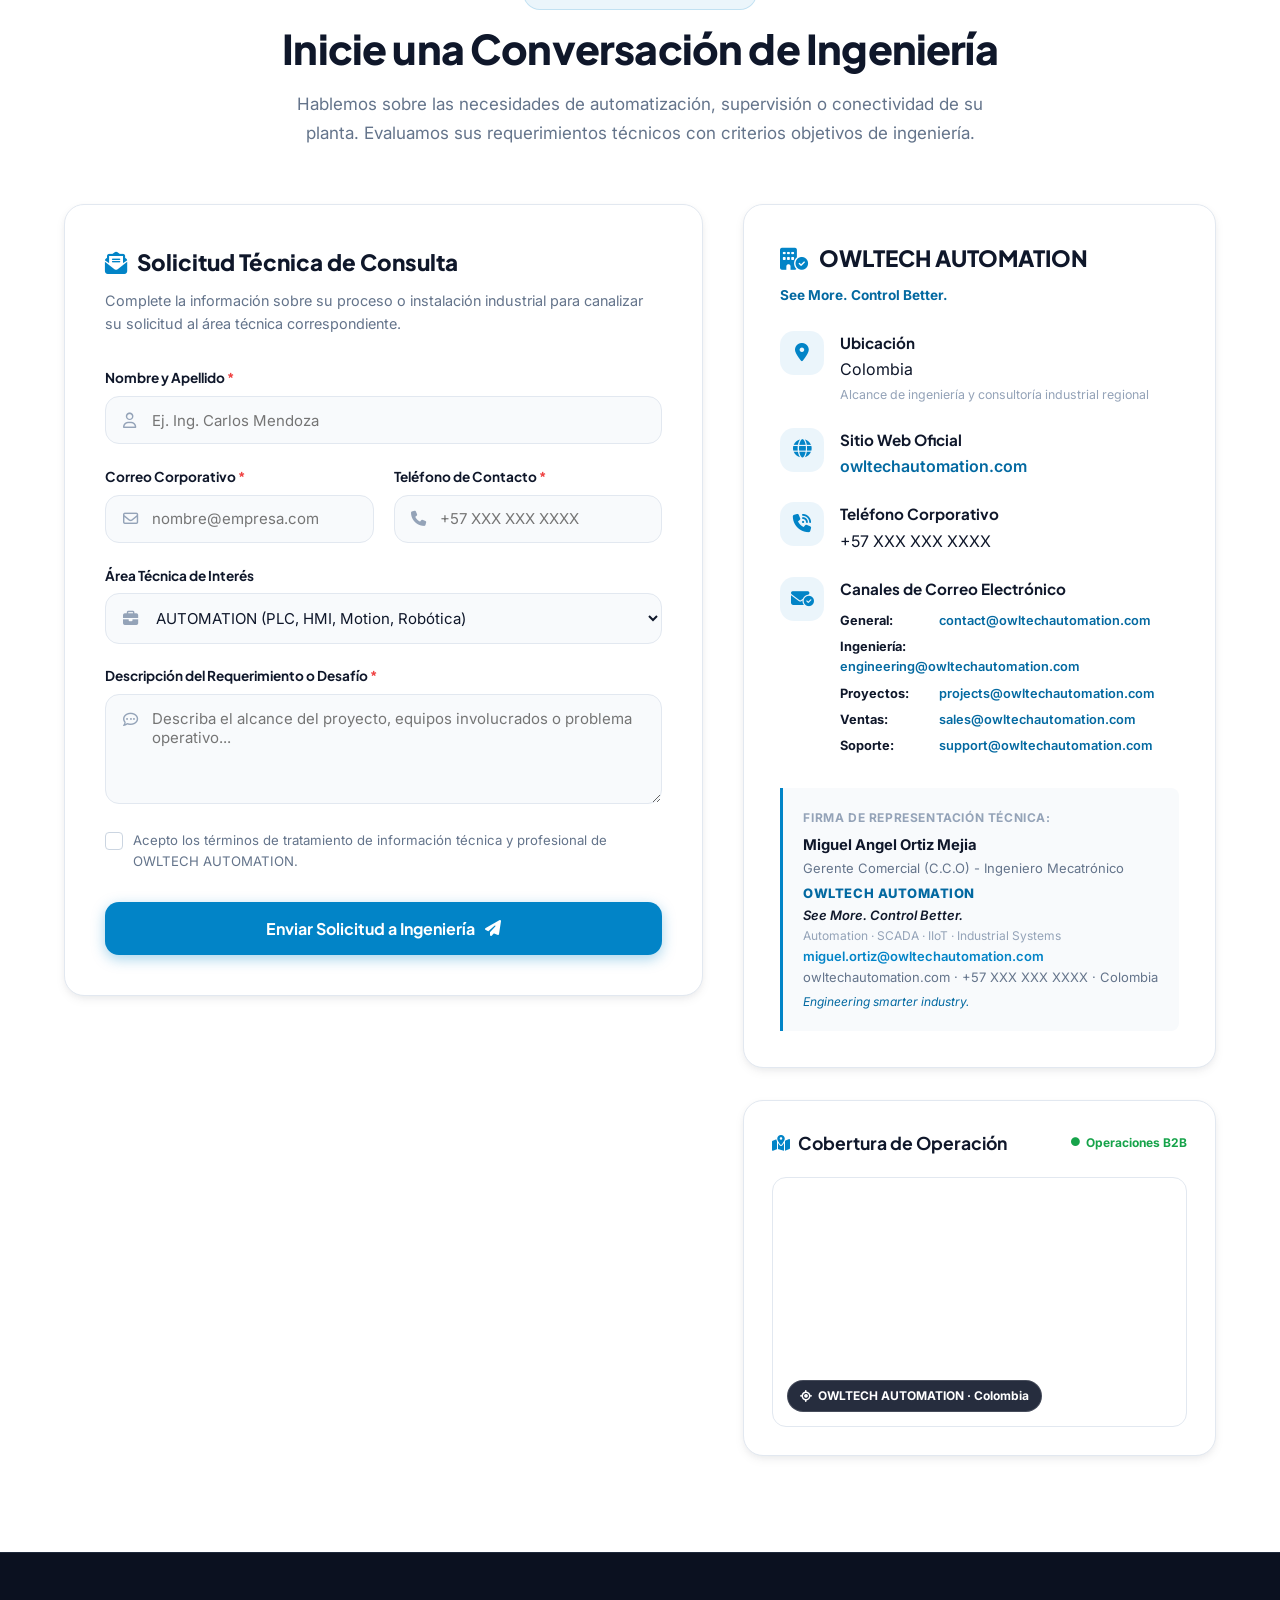
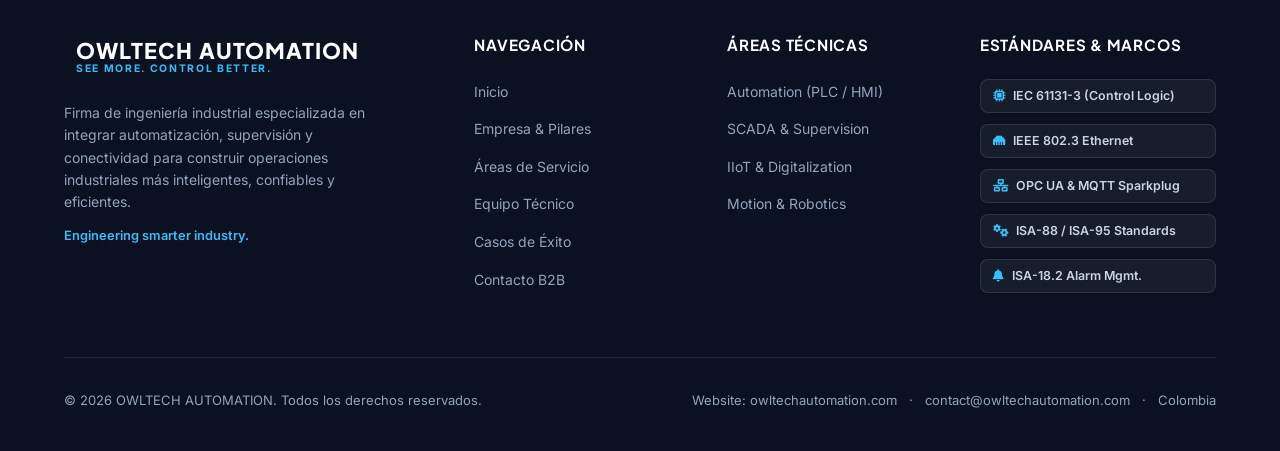
==== commit 53469054: "feat: add team member descriptions and update image assets and sources in index.html" ====
--- a/index.html
+++ b/index.html
@@ -388,7 +388,7 @@
             <div class="card-inner">
               <div class="card-front">
                 <div class="member-photo-container">
-                  <img src="Img/Integrante1.png?v=2" alt="Miguel Angel Ortiz Mejia" class="member-photo-img" loading="lazy" onerror="if(!this.dataset.triedJpg){this.dataset.triedJpg='1'; this.src='Img/integrante1.jpg?v=2';}else{this.style.display='none'; this.nextElementSibling.style.display='flex';}">
+                  <img src="Img/Integrante1.jpeg" alt="Miguel Angel Ortiz Mejia" class="member-photo-img" loading="lazy" onerror="if(!this.dataset.triedPng){this.dataset.triedPng='1'; this.src='Img/Integrante1.png';}else{this.style.display='none'; this.nextElementSibling.style.display='flex';}">
                   <div class="member-photo-placeholder" style="display: none;" aria-label="Fotografía no disponible">
                     <div class="avatar-initials">MO</div>
                     <span class="avatar-fallback-text">Miguel Ortiz</span>
@@ -435,7 +435,7 @@
             <div class="card-inner">
               <div class="card-front">
                 <div class="member-photo-container">
-                  <img src="Img/Integrante2.png?v=2" alt="Duvan Stiven Tique Osorio" class="member-photo-img" loading="lazy" onerror="if(!this.dataset.triedJpg){this.dataset.triedJpg='1'; this.src='Img/integrante2.jpg?v=2';}else{this.style.display='none'; this.nextElementSibling.style.display='flex';}">
+                  <img src="Img/Integrante2.jpeg" alt="Duvan Stiven Tique Osorio" class="member-photo-img" loading="lazy" onerror="if(!this.dataset.triedPng){this.dataset.triedPng='1'; this.src='Img/Integrante2.png';}else{this.style.display='none'; this.nextElementSibling.style.display='flex';}">
                   <div class="member-photo-placeholder" style="display: none;" aria-label="Fotografía no disponible">
                     <div class="avatar-initials">DT</div>
                     <span class="avatar-fallback-text">Duvan Tique</span>
@@ -576,7 +576,7 @@
             <div class="card-inner">
               <div class="card-front">
                 <div class="member-photo-container">
-                  <img src="Img/Integrante5.png?v=2" alt="Juan Felipe Salamanca Lancheros" class="member-photo-img" loading="lazy" onerror="if(!this.dataset.triedJpg){this.dataset.triedJpg='1'; this.src='Img/integrante5.jpg?v=2';}else{this.style.display='none'; this.nextElementSibling.style.display='flex';}">
+                  <img src="Img/Integrante5.jpeg" alt="Juan Felipe Salamanca Lancheros" class="member-photo-img" loading="lazy" onerror="if(!this.dataset.triedPng){this.dataset.triedPng='1'; this.src='Img/Integrante5.png';}else{this.style.display='none'; this.nextElementSibling.style.display='flex';}">
                   <div class="member-photo-placeholder" style="display: none;" aria-label="Fotografía no disponible">
                     <div class="avatar-initials">JS</div>
                     <span class="avatar-fallback-text">Juan Salamanca</span>
@@ -623,7 +623,7 @@
             <div class="card-inner">
               <div class="card-front">
                 <div class="member-photo-container">
-                  <img src="Img/Integrante6.png?v=2" alt="Julian David Benitez Martinez" class="member-photo-img" loading="lazy" onerror="if(!this.dataset.triedJpg){this.dataset.triedJpg='1'; this.src='Img/integrante6.jpg?v=2';}else{this.style.display='none'; this.nextElementSibling.style.display='flex';}">
+                  <img src="Img/Integrante6.jpeg" alt="Julian David Benitez Martinez" class="member-photo-img" loading="lazy" onerror="if(!this.dataset.triedPng){this.dataset.triedPng='1'; this.src='Img/Integrante6.png';}else{this.style.display='none'; this.nextElementSibling.style.display='flex';}">
                   <div class="member-photo-placeholder" style="display: none;" aria-label="Fotografía no disponible">
                     <div class="avatar-initials">JB</div>
                     <span class="avatar-fallback-text">Julian Benitez</span>
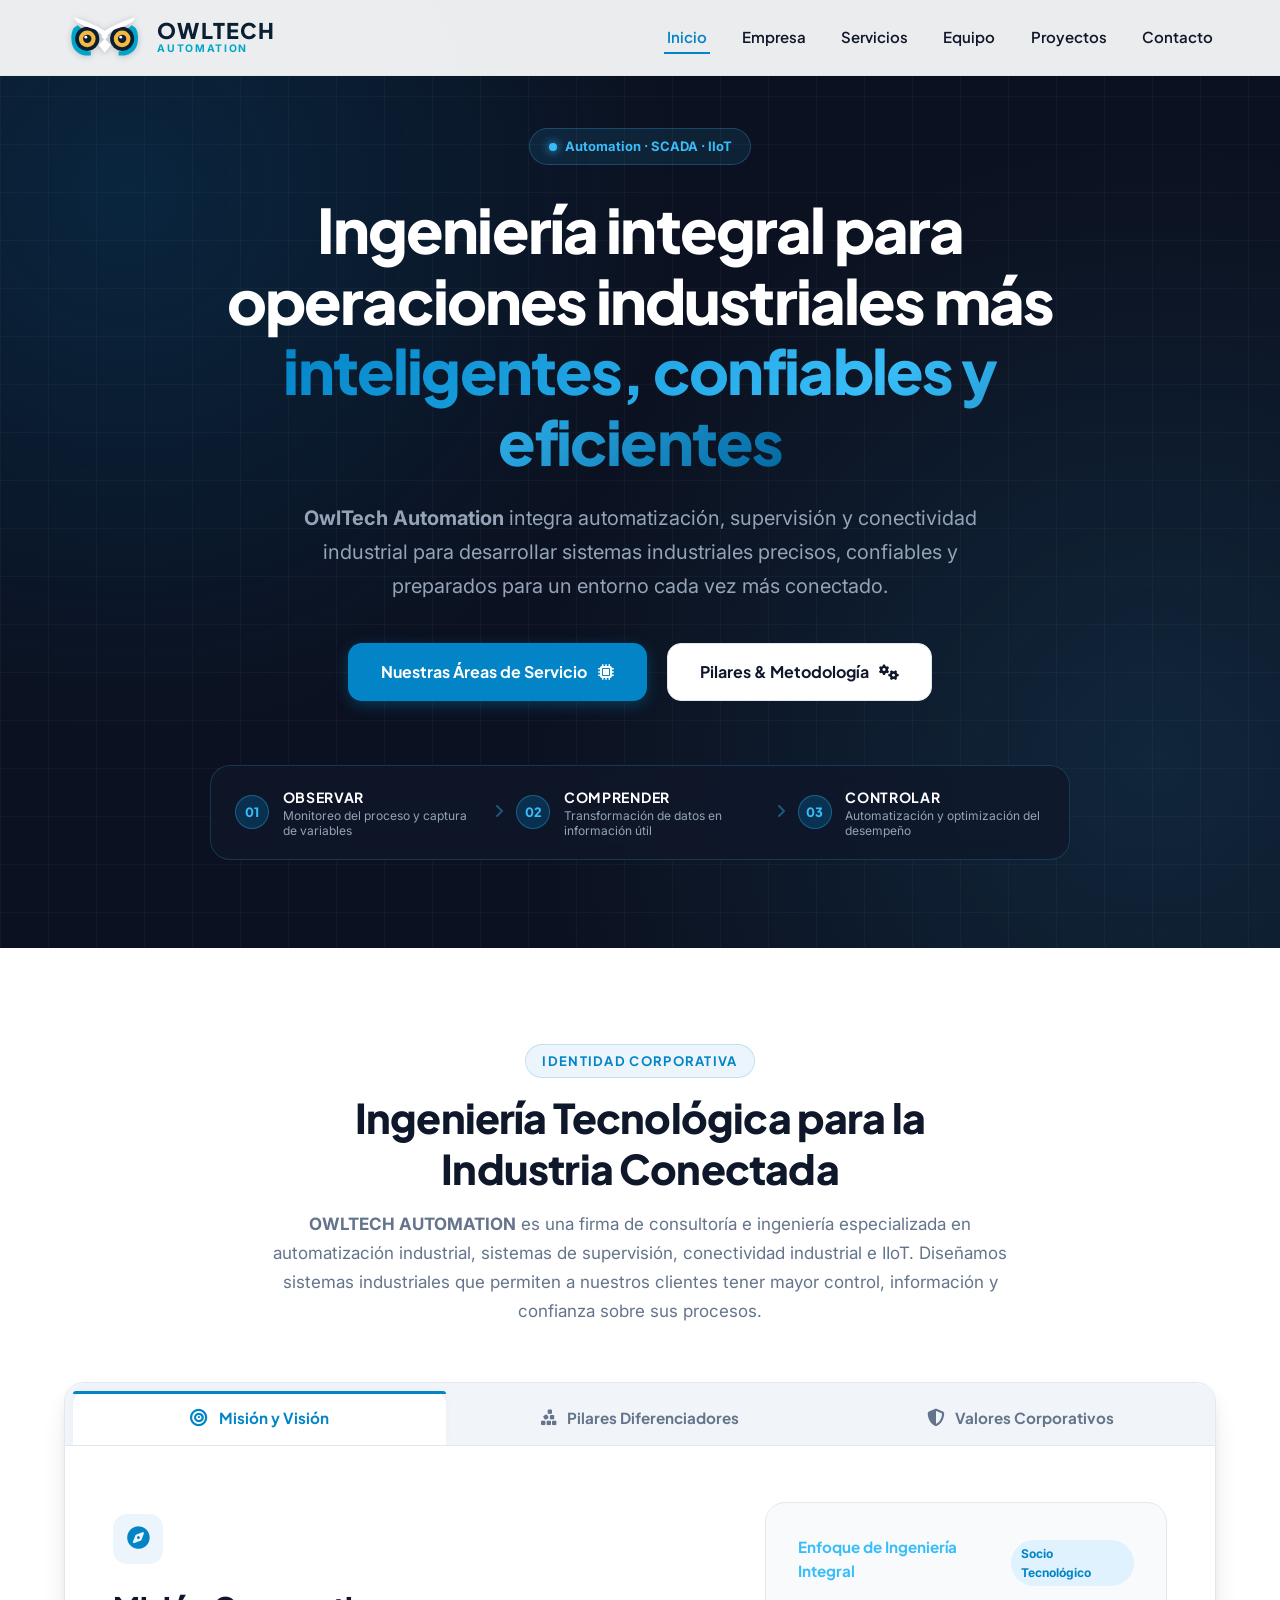
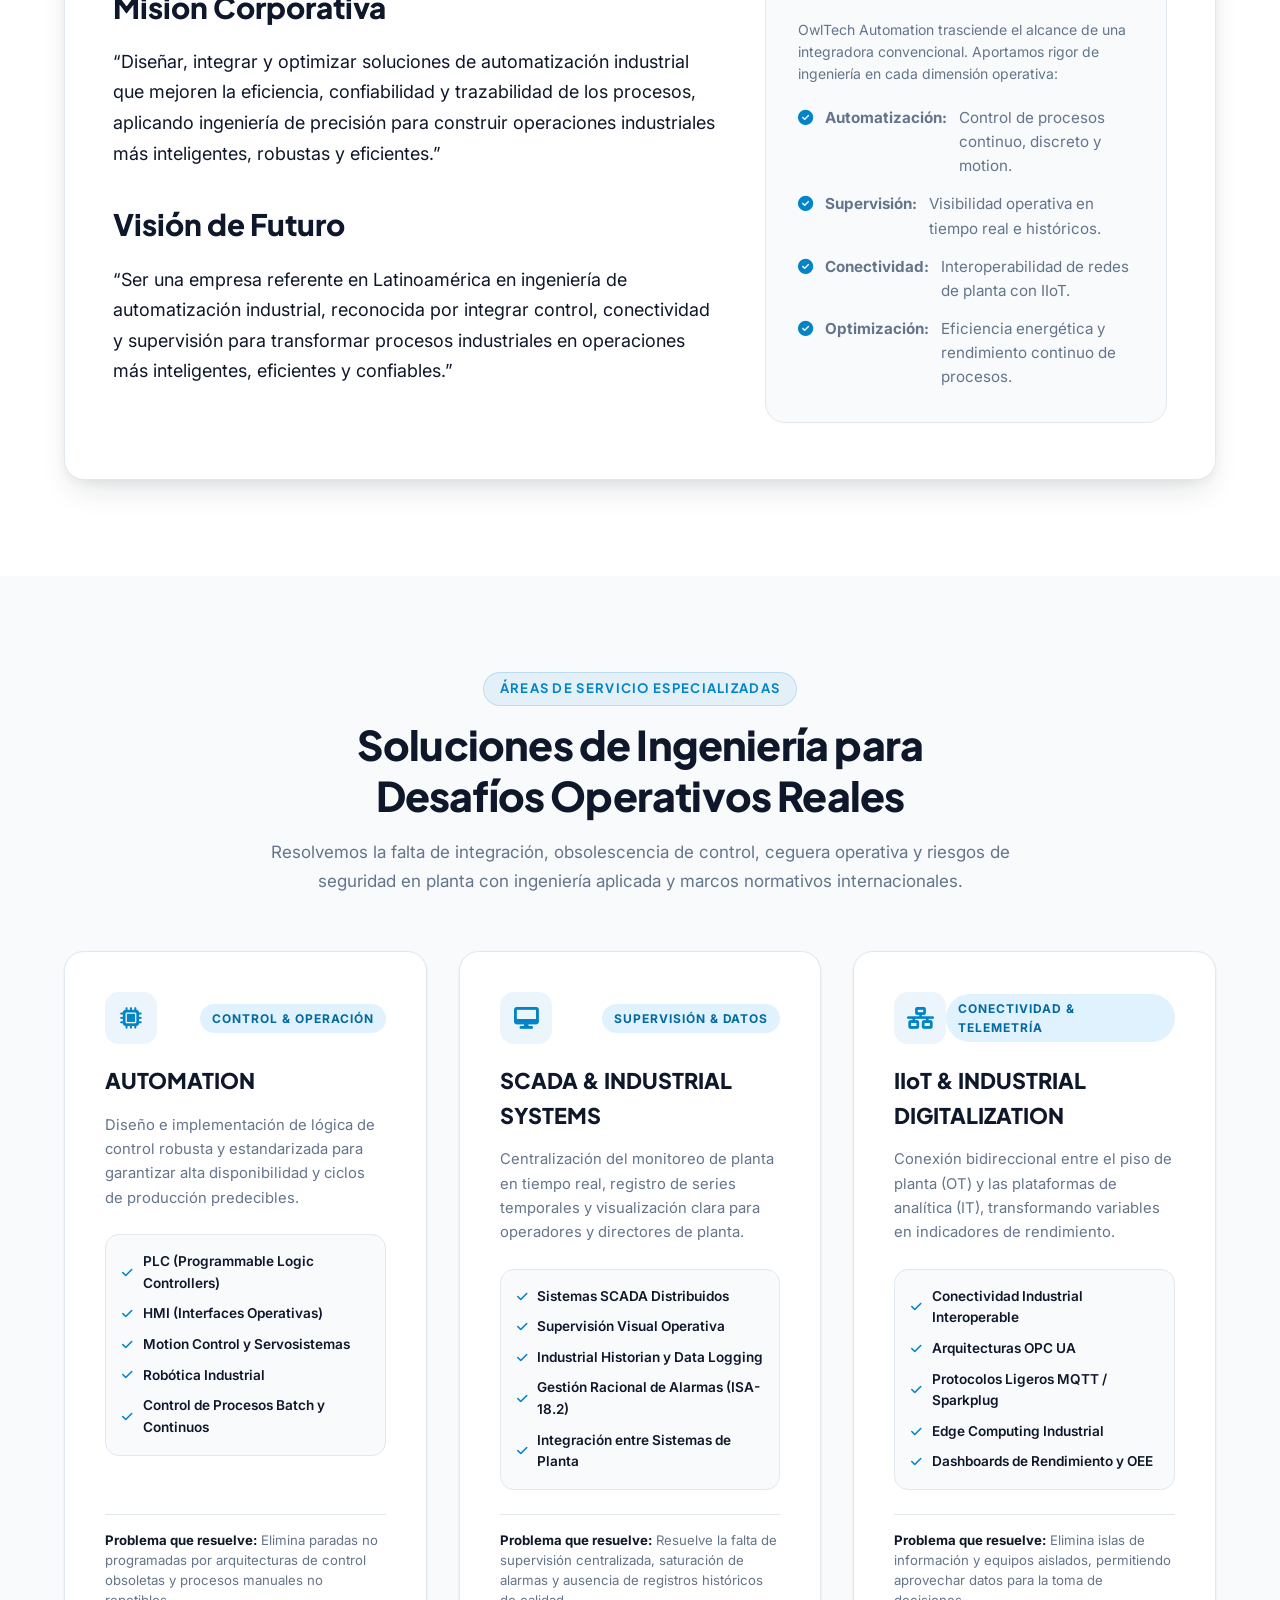
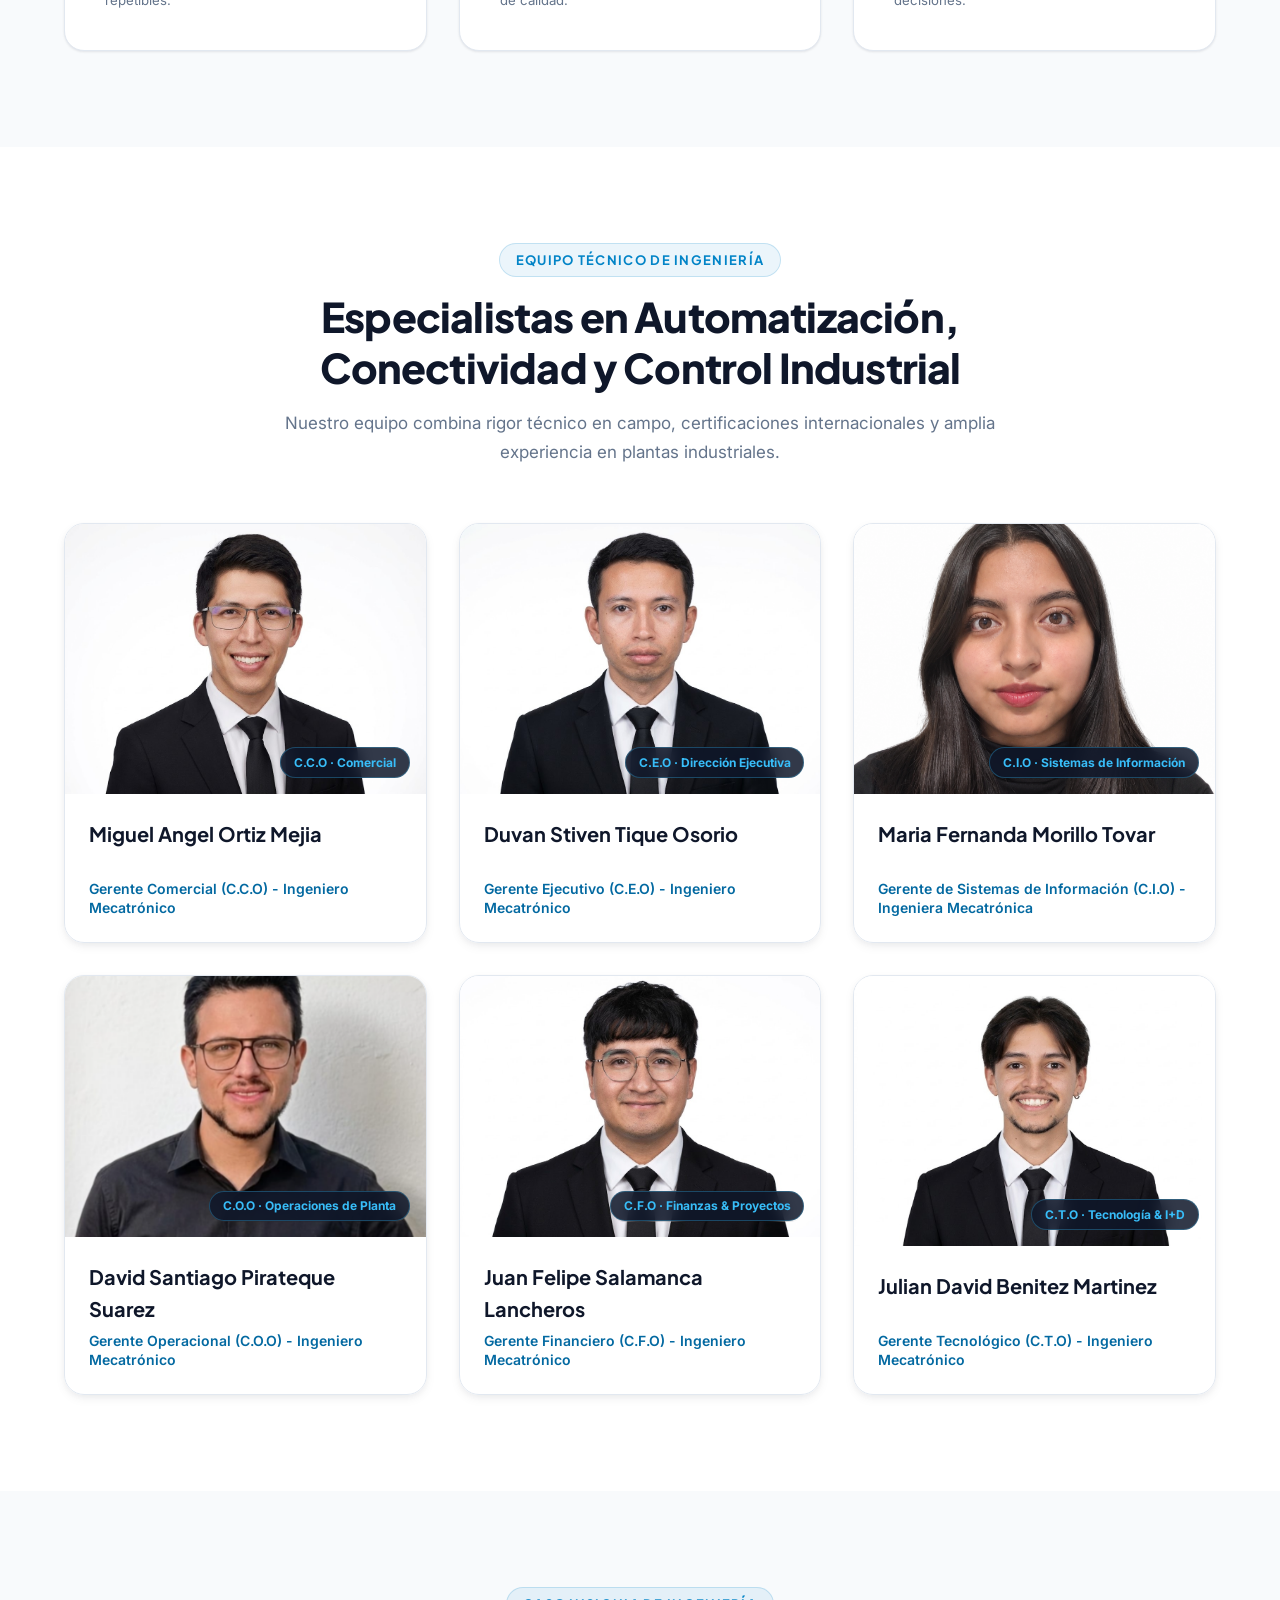
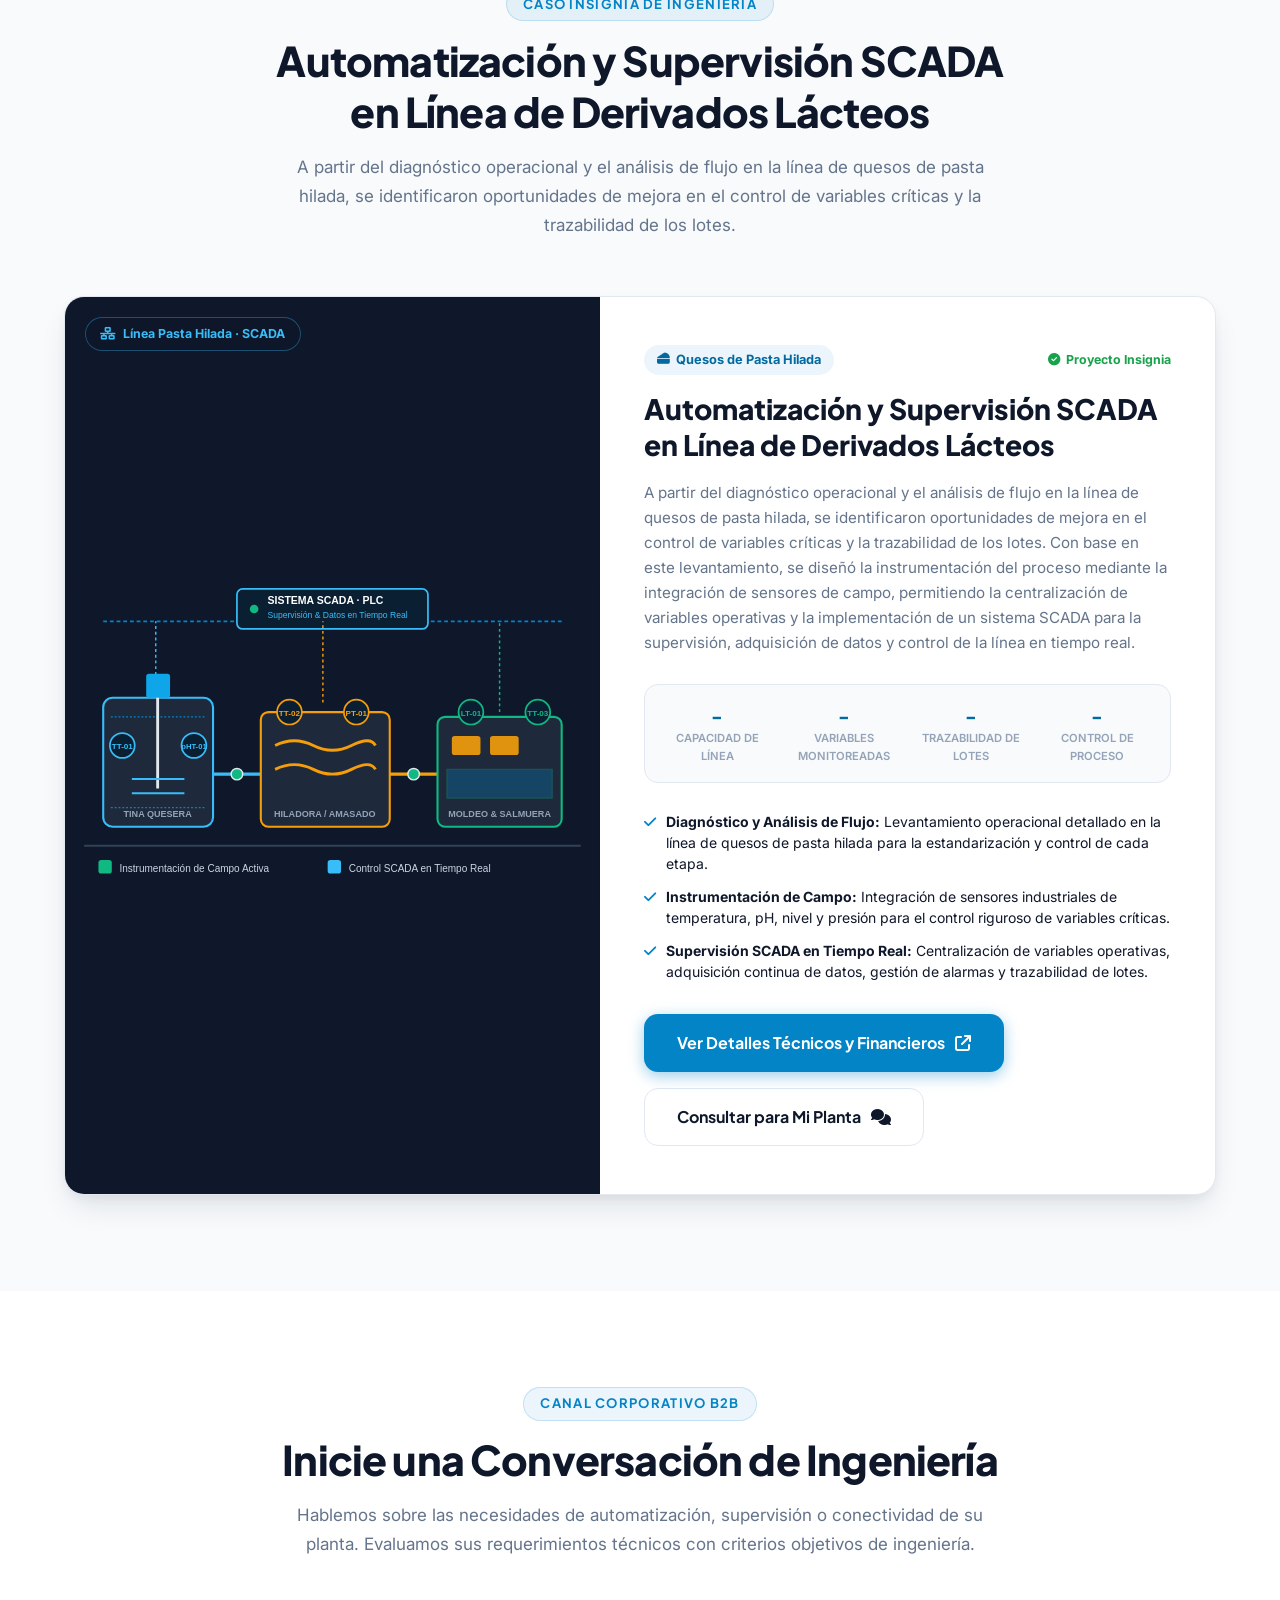
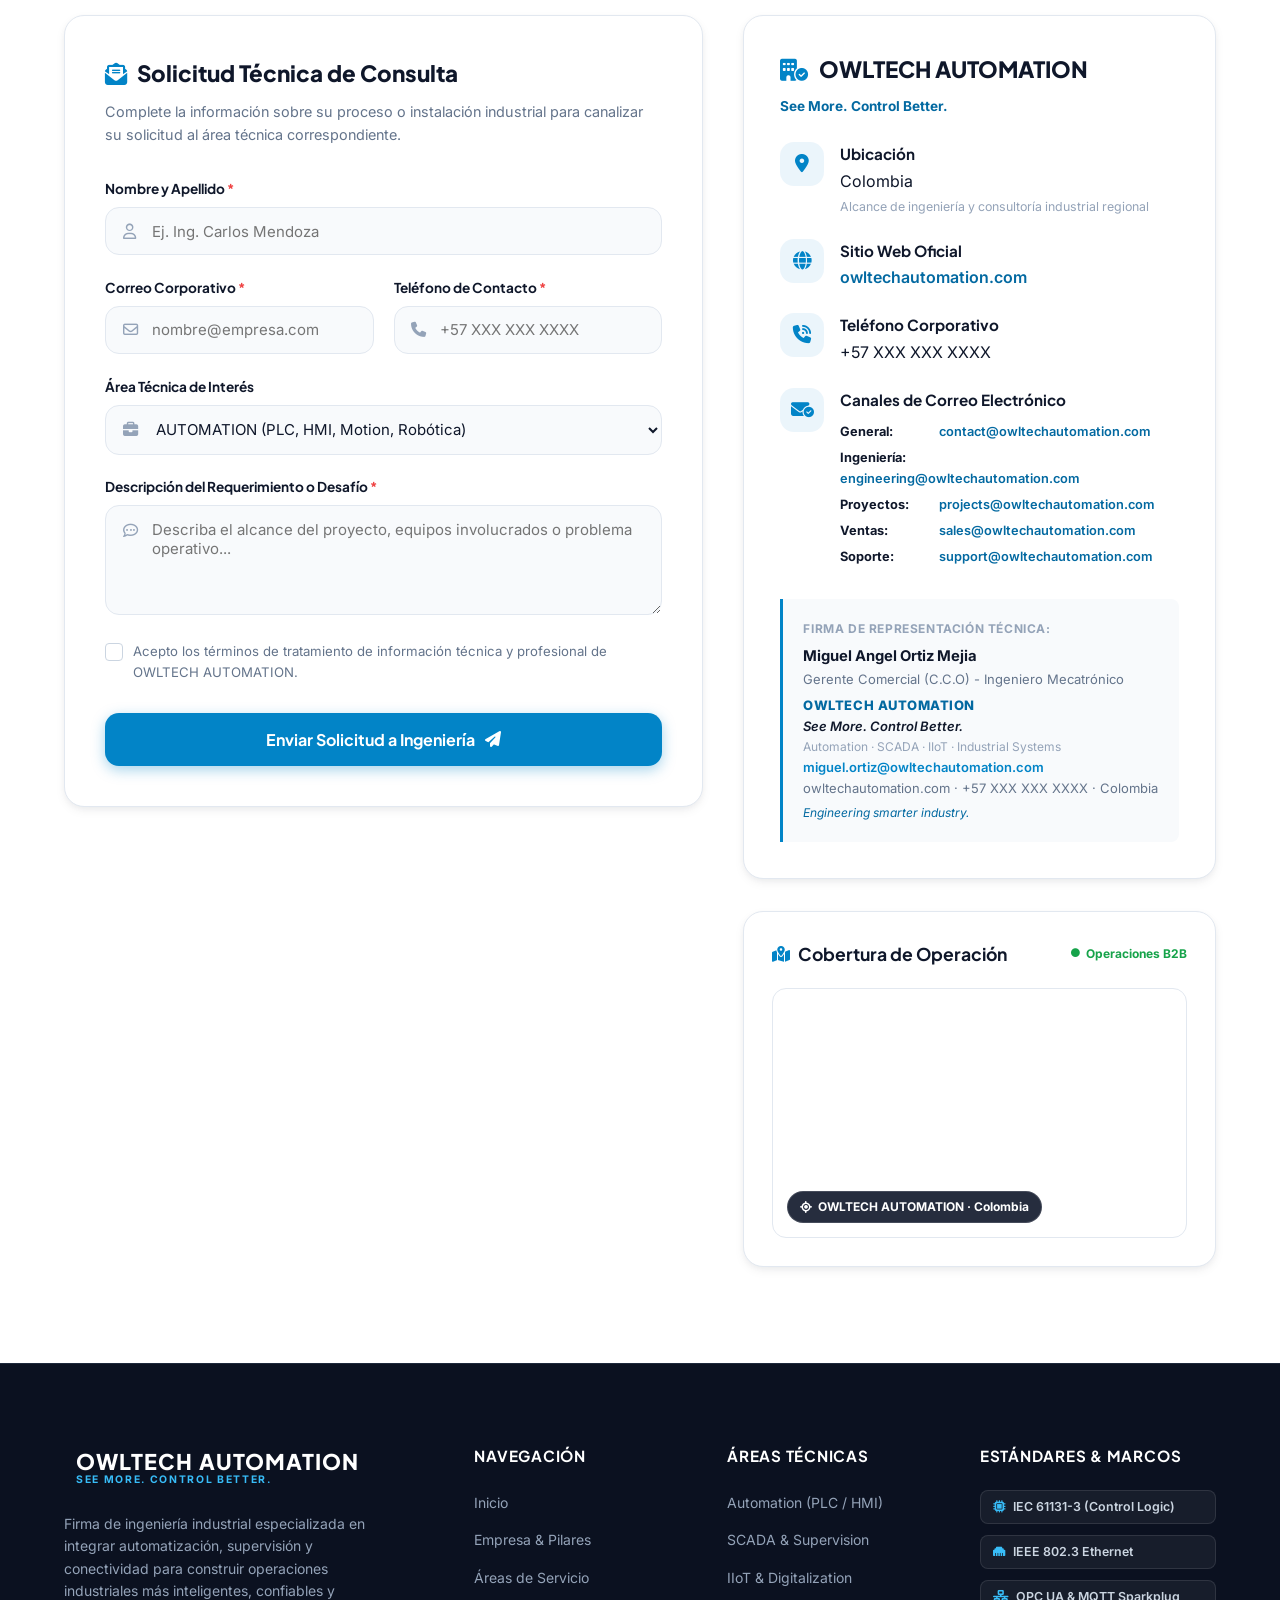
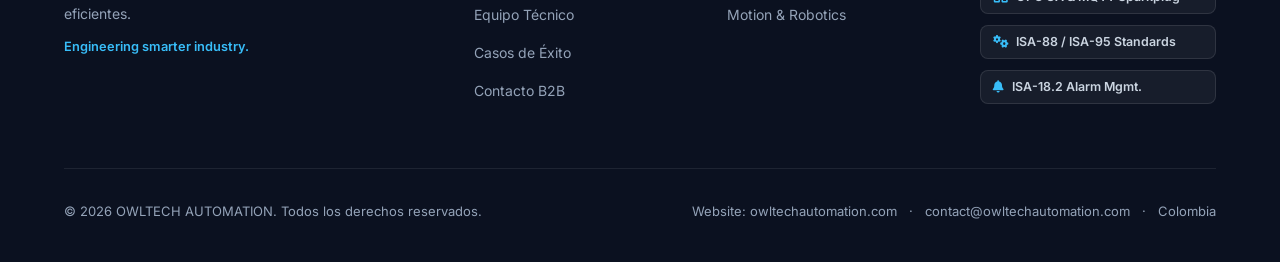
==== commit 4e962995: "style: ocultar temporalmente descripciones y fichas técnicas de los integrantes" ====
--- a/index.html
+++ b/index.html
@@ -376,7 +376,7 @@
           <span class="section-tag">Equipo Técnico de Ingeniería</span>
           <h2 class="section-title">Especialistas en Automatización, Conectividad y Control Industrial</h2>
           <p class="section-subtitle">
-            Nuestro equipo combina rigor técnico en campo, certificaciones internacionales y amplia experiencia en plantas industriales. Pasa el cursor o haz clic en cualquier tarjeta para desplegar su ficha técnica.
+            Nuestro equipo combina rigor técnico en campo, certificaciones internacionales y amplia experiencia en plantas industriales.
           </p>
         </div>
 
--- a/css/styles.css
+++ b/css/styles.css
@@ -754,18 +754,24 @@
   gap: 2rem;
 }
 
-/* Contenedor con Perspectiva 3D */
+/* Contenedor de Tarjeta */
 .team-card {
   background-color: transparent;
-  height: 500px;
+  height: 420px;
   perspective: 1200px;
-  cursor: pointer;
+  cursor: default;
   outline: none;
+}
+
+/* Modo temporal: descripciones de integrantes y efecto flip ocultos */
+.team-card .flip-hint,
+.team-card .card-back {
+  display: none !important;
 }
 
 .team-card:focus-visible .card-inner,
 .team-card.is-flipped .card-inner {
-  transform: rotateY(180deg);
+  transform: none;
 }
 
 .card-inner {
@@ -773,16 +779,17 @@
   width: 100%;
   height: 100%;
   text-align: left;
-  transition: transform 0.7s cubic-bezier(0.4, 0.2, 0.2, 1);
+  transition: transform 0.4s ease, box-shadow 0.4s ease;
   transform-style: preserve-3d;
   border-radius: var(--radius-lg);
   box-shadow: var(--shadow-md);
 }
 
-/* Hover Flip en dispositivos desktop que soportan hover */
+/* Efecto hover suave sin rotación mientras las descripciones estén ocultas */
 @media (hover: hover) and (pointer: fine) {
   .team-card:hover .card-inner {
-    transform: rotateY(180deg);
+    transform: translateY(-6px);
+    box-shadow: var(--shadow-xl);
   }
 }
 
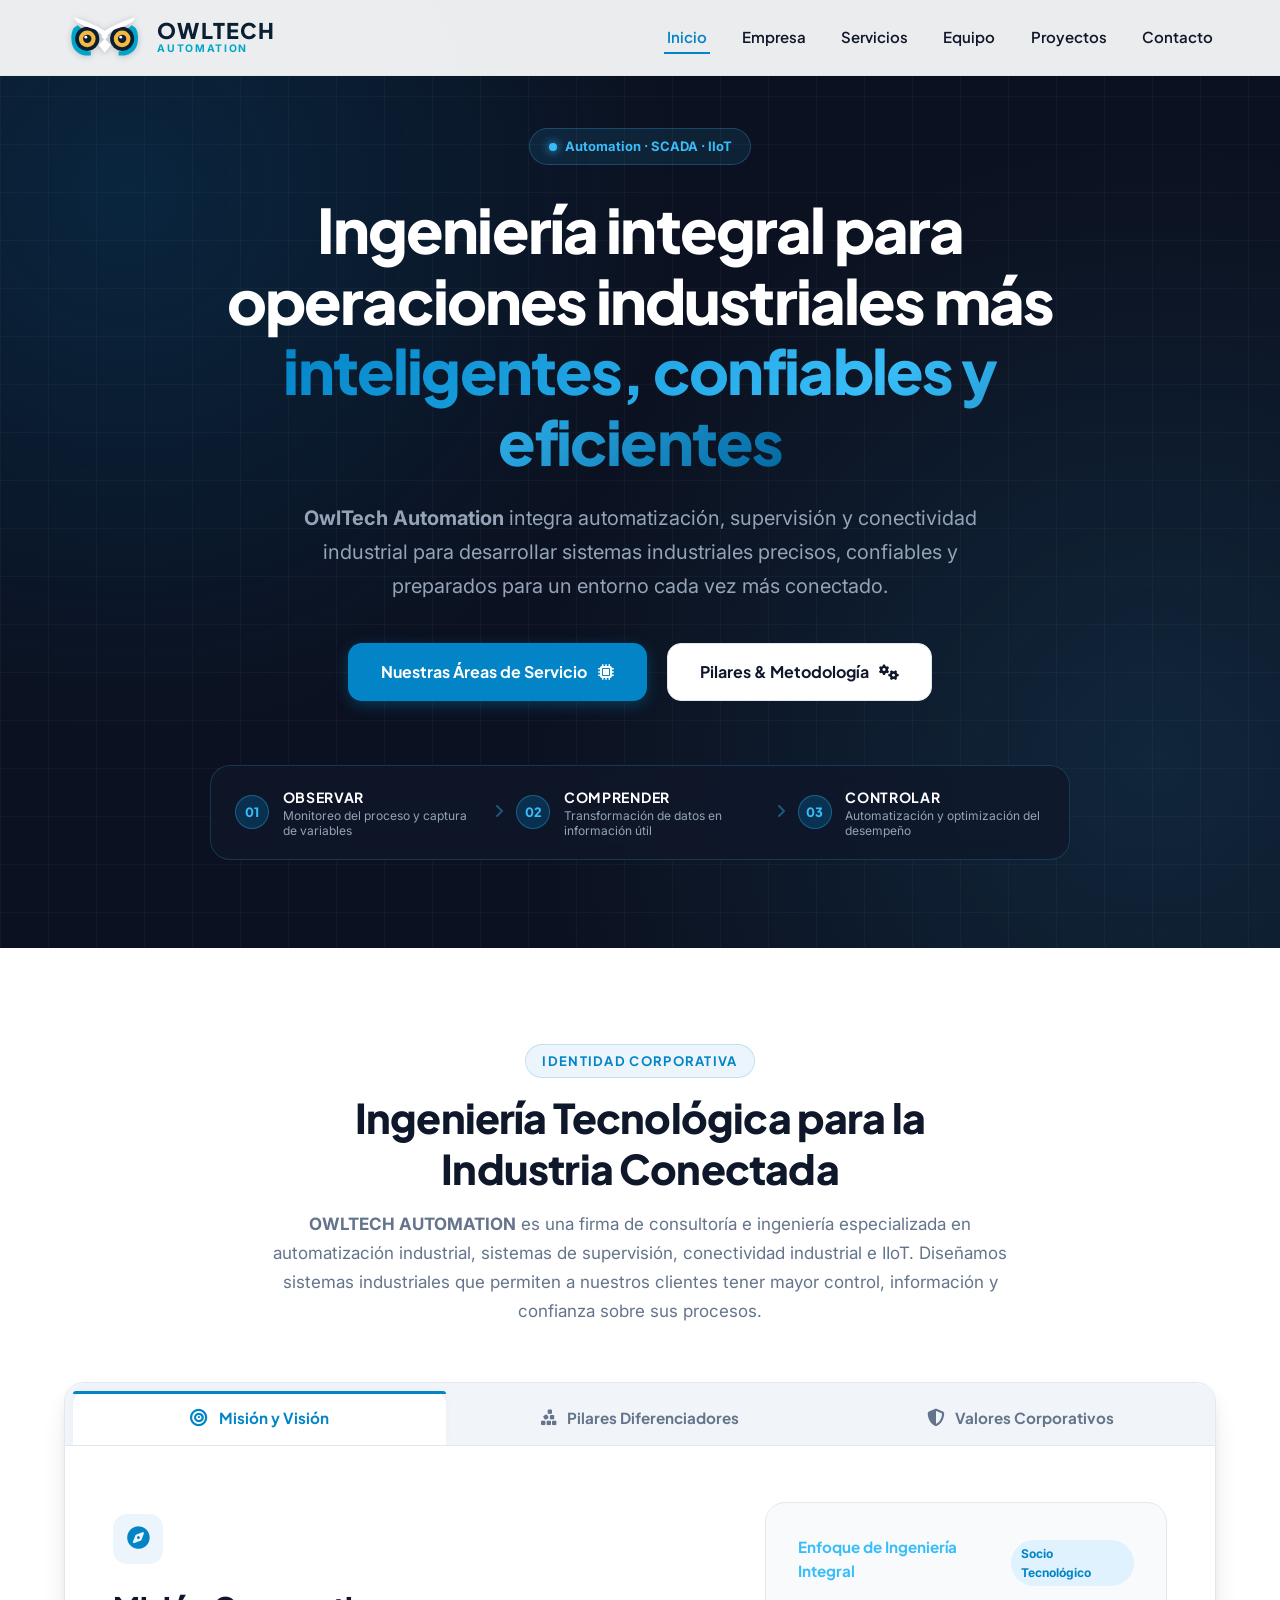
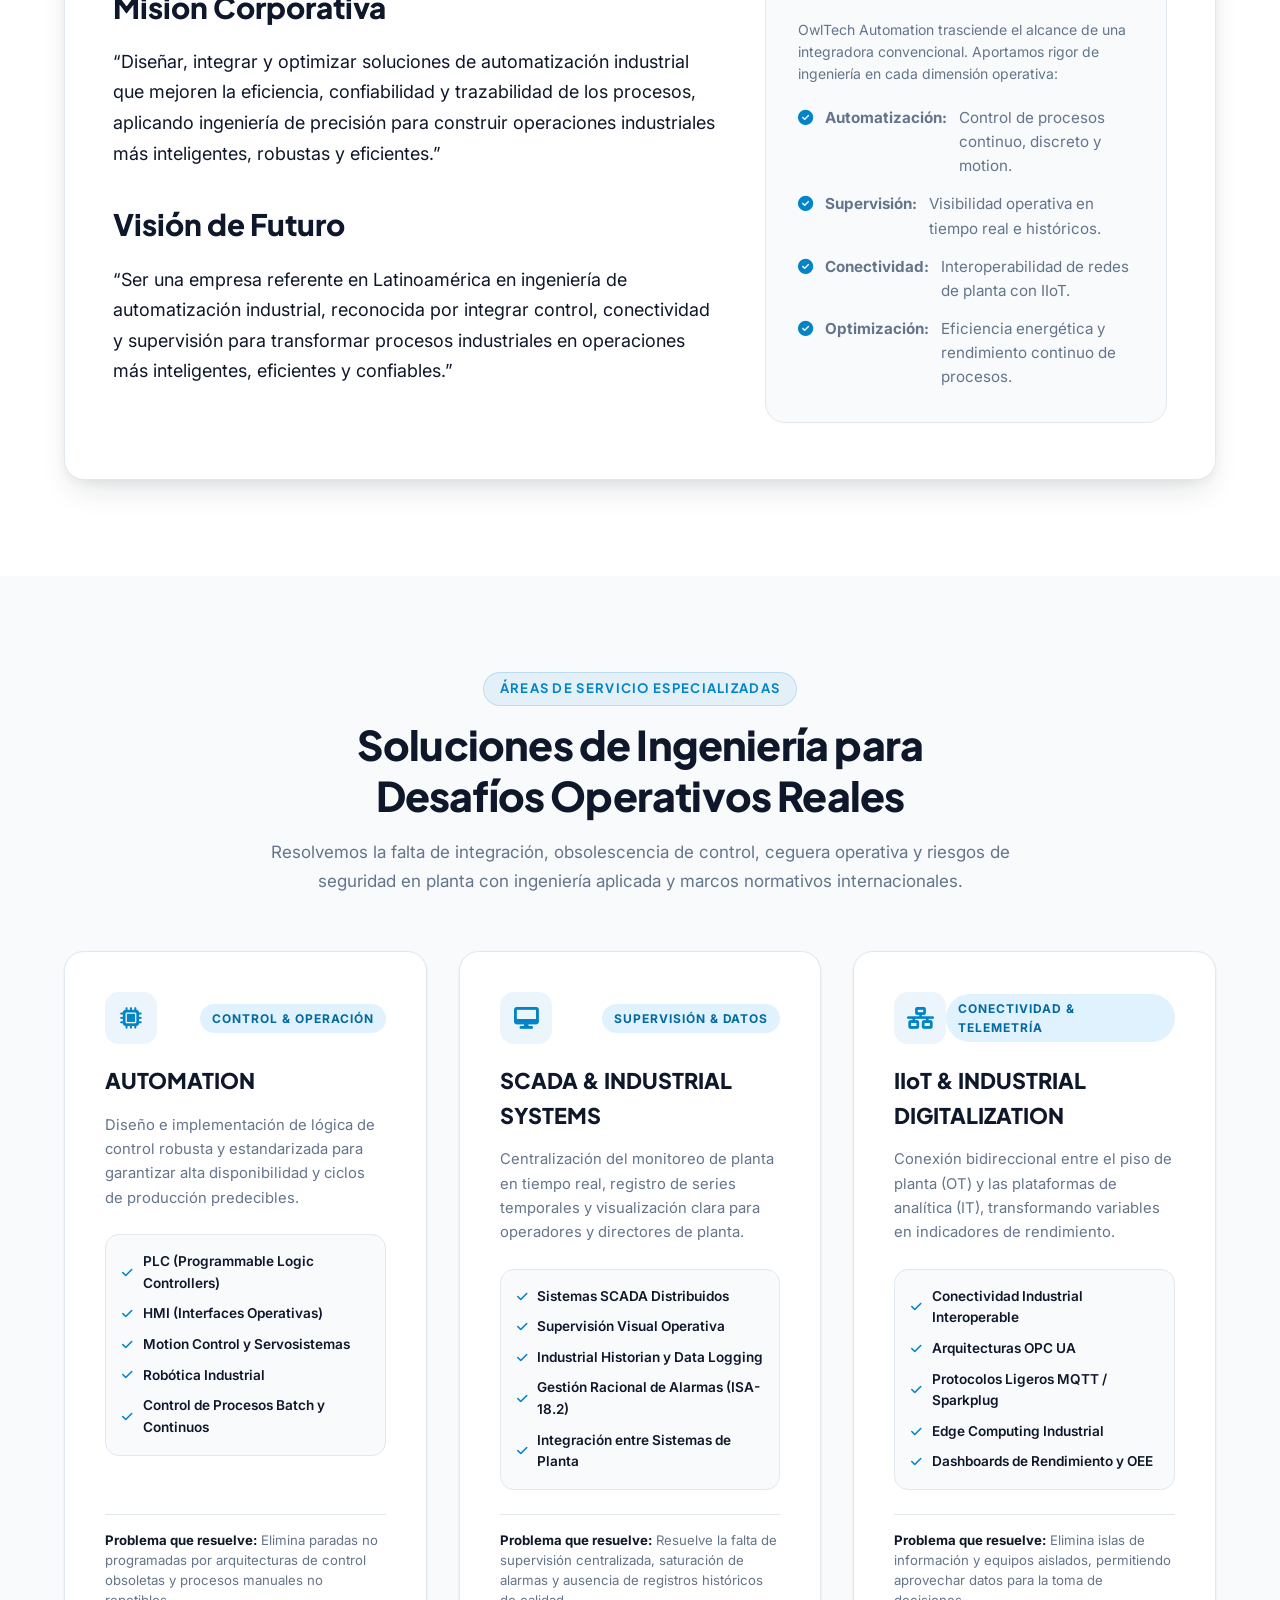
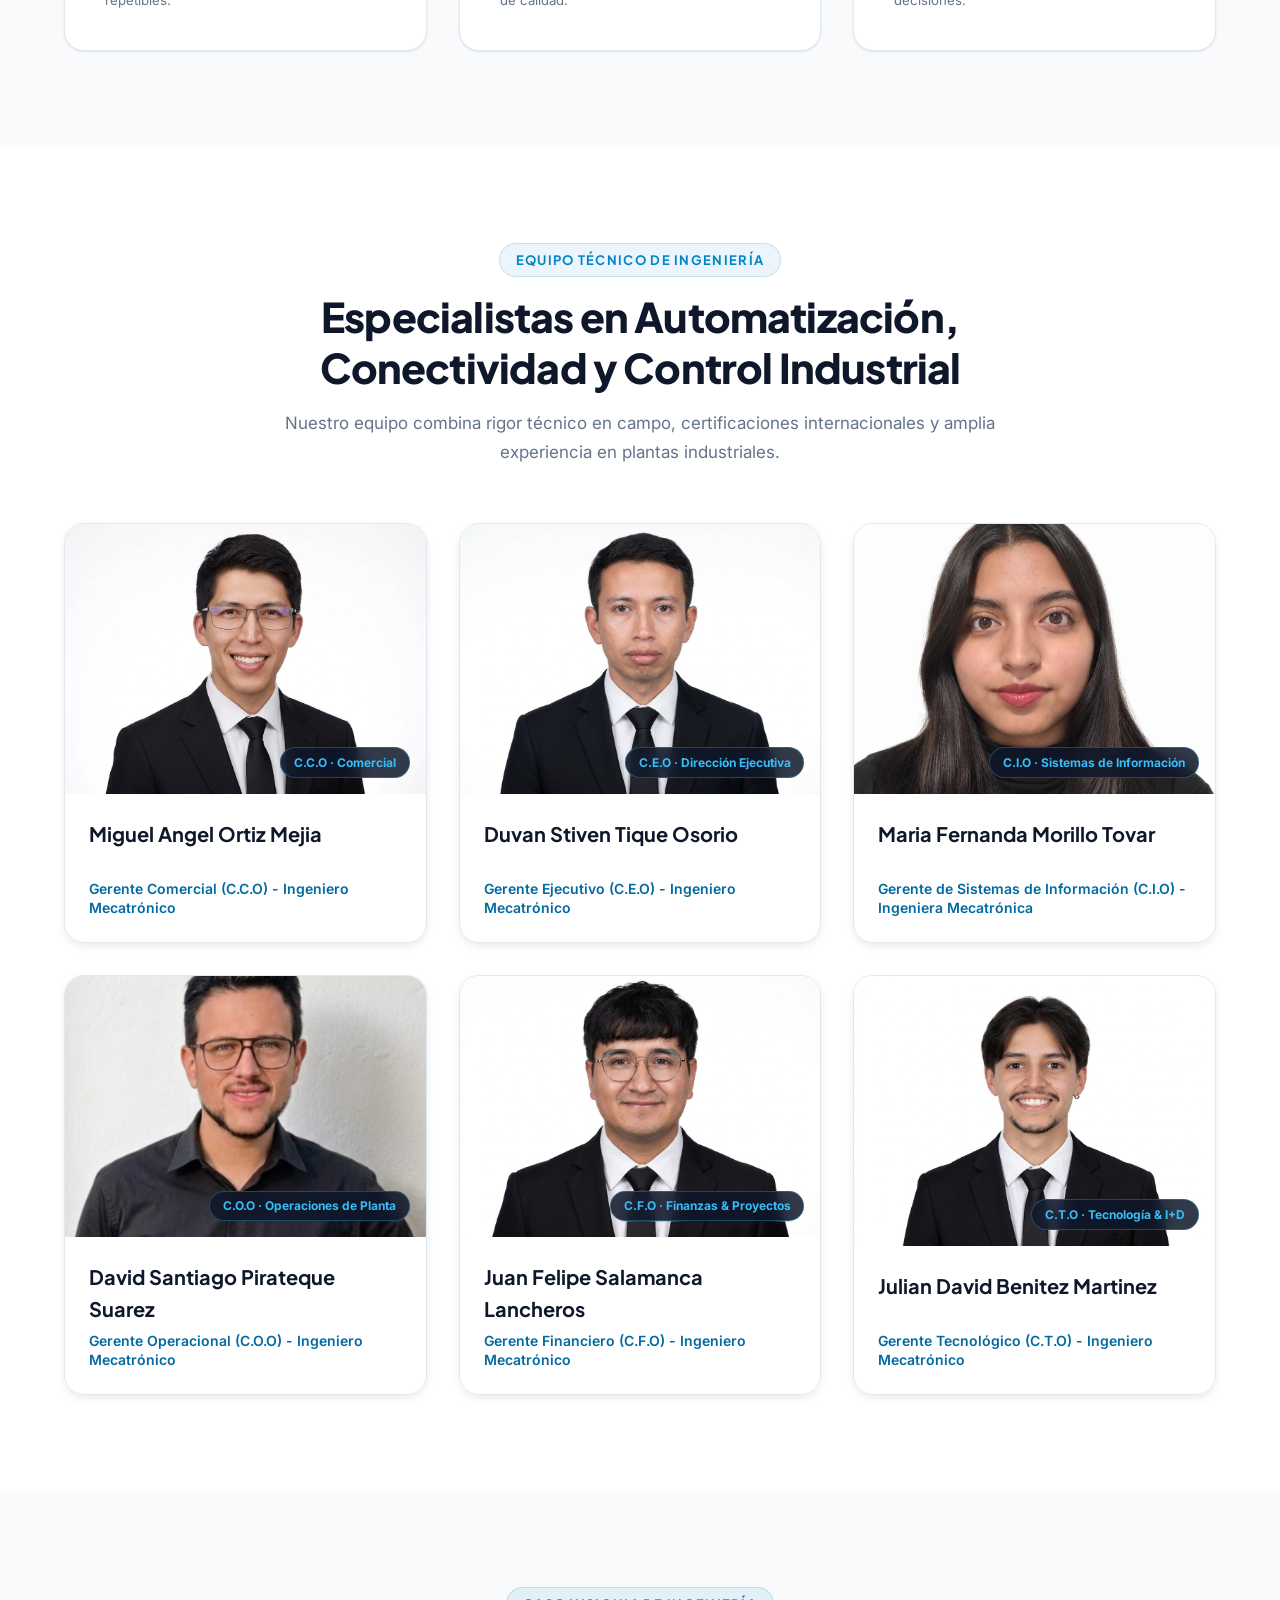
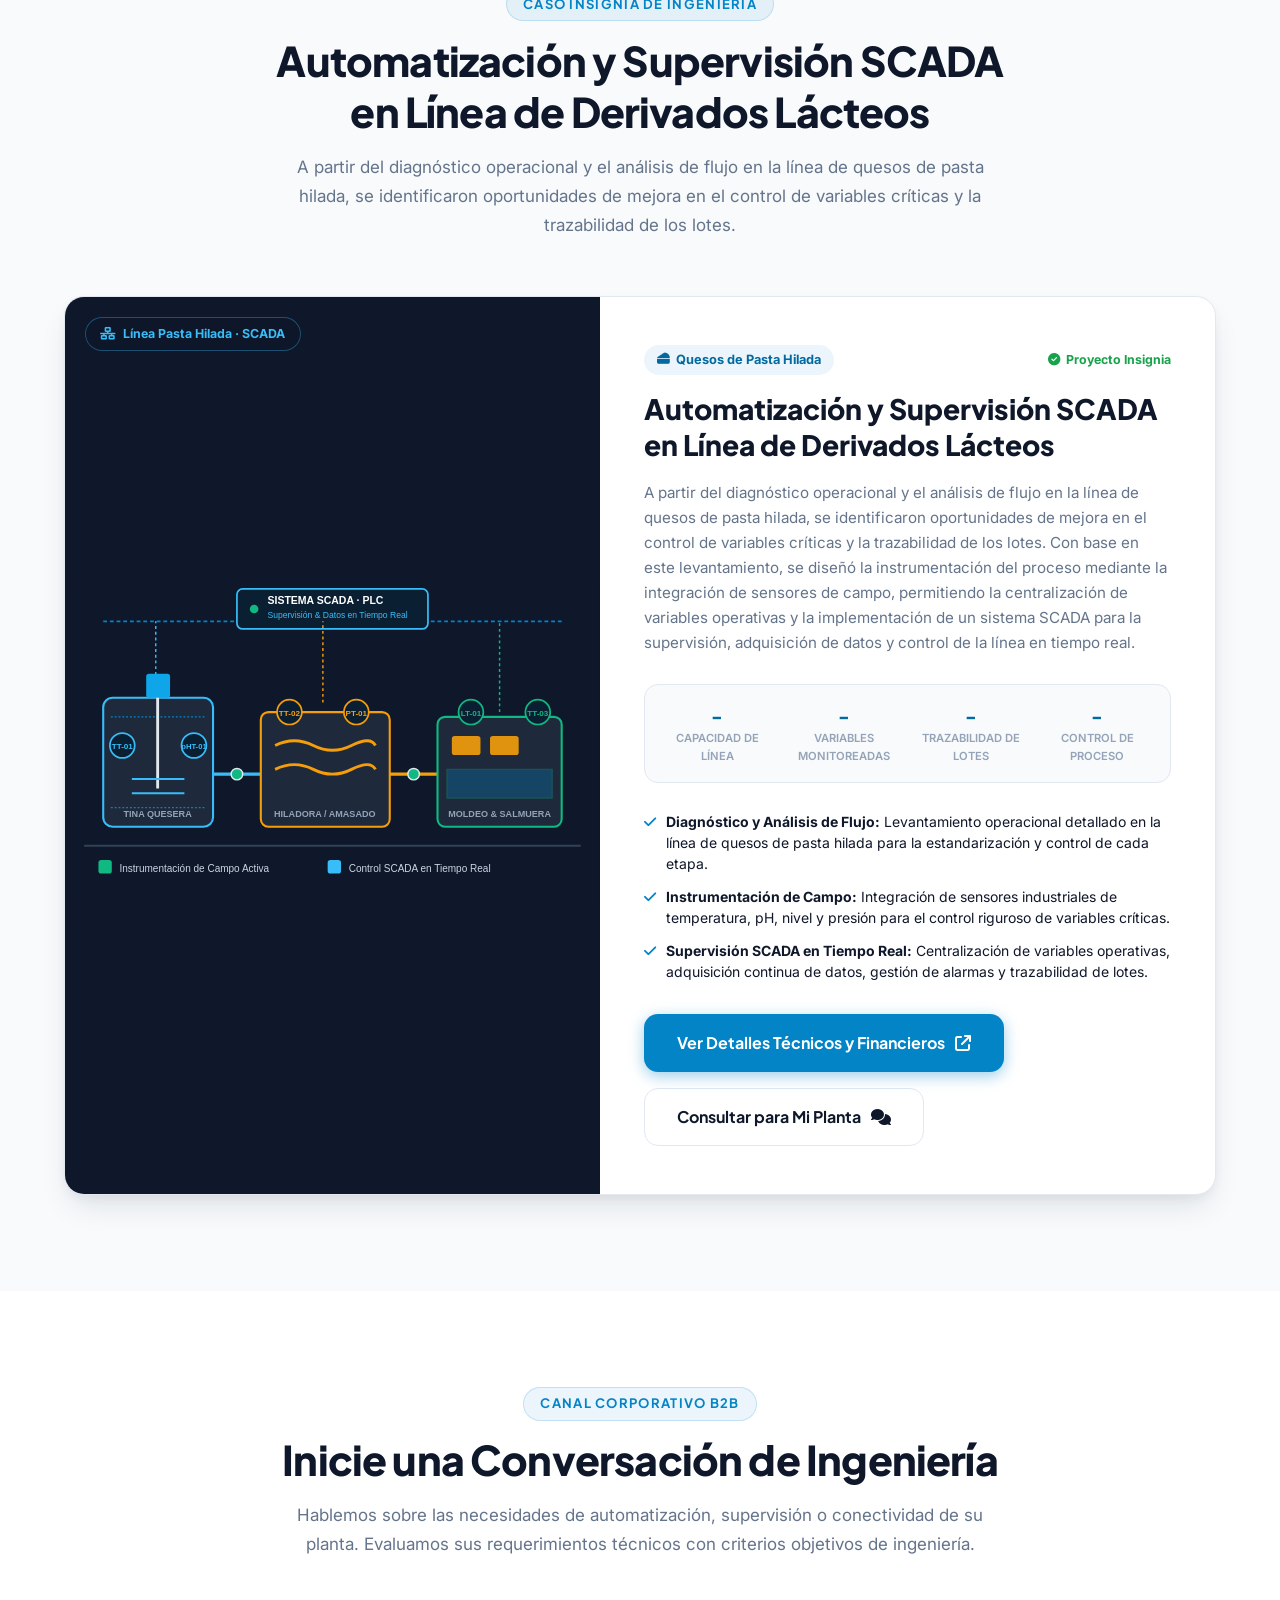
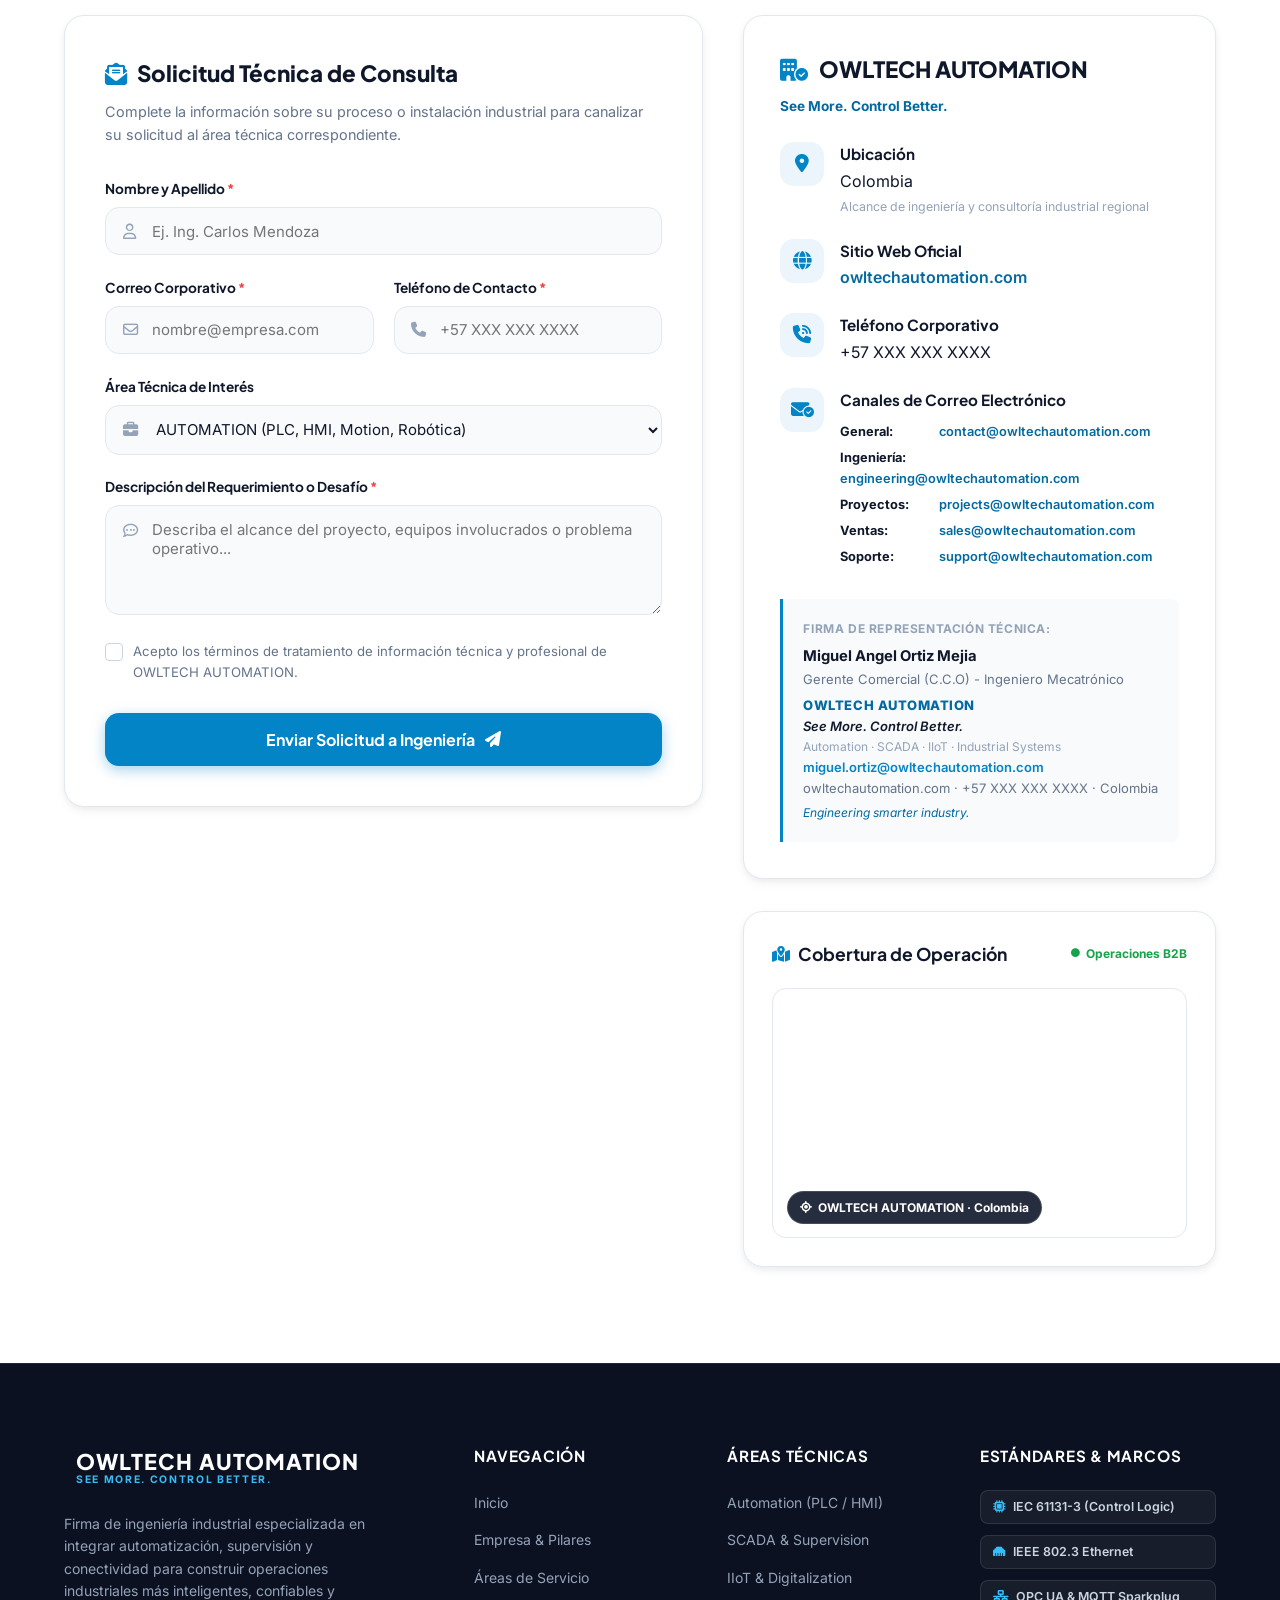
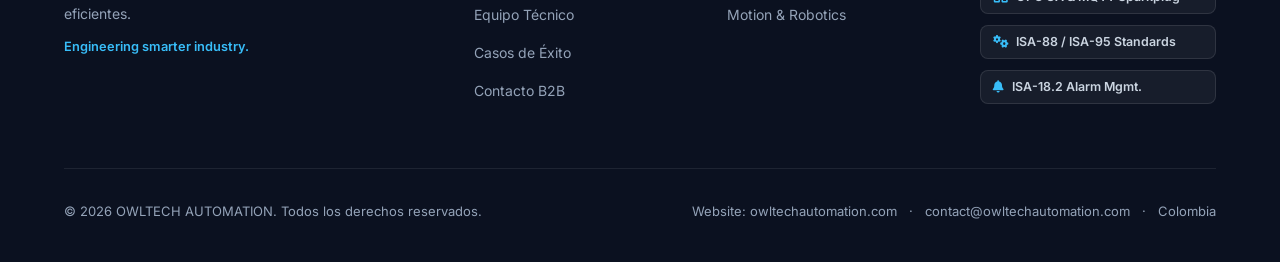
==== commit 42503181: "feat: ocultar fichas tecnicas y desactivar carga dinamica de descripciones de integrantes" ====
--- a/index.html
+++ b/index.html
@@ -398,12 +398,15 @@
                 <div class="member-info">
                   <h3 class="member-name">Miguel Angel Ortiz Mejia</h3>
                   <p class="member-role">Gerente Comercial (C.C.O) - Ingeniero Mecatrónico</p>
+                  <!-- Descripcion oculta temporalmente:
                   <div class="flip-hint">
                     <i class="fa-solid fa-arrow-rotate-right"></i>
                     <span>Ver Formación y Especialidad</span>
                   </div>
-                </div>
-              </div>
+                  -->
+                </div>
+              </div>
+              <!-- Descripcion oculta temporalmente:
               <div class="card-back">
                 <div class="back-header">
                   <h4 class="back-title">Ficha Técnica</h4>
@@ -427,6 +430,7 @@
                   <a href="mailto:miguel.ortiz@owltechautomation.com" class="btn-contact-member">miguel.ortiz@owltechautomation.com</a>
                 </div>
               </div>
+              -->
             </div>
           </div>
 
@@ -445,12 +449,15 @@
                 <div class="member-info">
                   <h3 class="member-name">Duvan Stiven Tique Osorio</h3>
                   <p class="member-role">Gerente Ejecutivo (C.E.O) - Ingeniero Mecatrónico</p>
+                  <!-- Descripcion oculta temporalmente:
                   <div class="flip-hint">
                     <i class="fa-solid fa-arrow-rotate-right"></i>
                     <span>Ver Formación y Especialidad</span>
                   </div>
-                </div>
-              </div>
+                  -->
+                </div>
+              </div>
+              <!-- Descripcion oculta temporalmente:
               <div class="card-back">
                 <div class="back-header">
                   <h4 class="back-title">Ficha Técnica</h4>
@@ -474,6 +481,7 @@
                   <a href="mailto:duvan.tique@owltechautomation.com" class="btn-contact-member">duvan.tique@owltechautomation.com</a>
                 </div>
               </div>
+              -->
             </div>
           </div>
 
@@ -492,12 +500,15 @@
                 <div class="member-info">
                   <h3 class="member-name">Maria Fernanda Morillo Tovar</h3>
                   <p class="member-role">Gerente de Sistemas de Información (C.I.O) - Ingeniera Mecatrónica</p>
+                  <!-- Descripcion oculta temporalmente:
                   <div class="flip-hint">
                     <i class="fa-solid fa-arrow-rotate-right"></i>
                     <span>Ver Formación y Especialidad</span>
                   </div>
-                </div>
-              </div>
+                  -->
+                </div>
+              </div>
+              <!-- Descripcion oculta temporalmente:
               <div class="card-back">
                 <div class="back-header">
                   <h4 class="back-title">Ficha Técnica</h4>
@@ -521,6 +532,7 @@
                   <a href="mailto:maria.morillo@owltechautomation.com" class="btn-contact-member">maria.morillo@owltechautomation.com</a>
                 </div>
               </div>
+              -->
             </div>
           </div>
 
@@ -539,12 +551,15 @@
                 <div class="member-info">
                   <h3 class="member-name">David Santiago Pirateque Suarez</h3>
                   <p class="member-role">Gerente Operacional (C.O.O) - Ingeniero Mecatrónico</p>
+                  <!-- Descripcion oculta temporalmente:
                   <div class="flip-hint">
                     <i class="fa-solid fa-arrow-rotate-right"></i>
                     <span>Ver Formación y Especialidad</span>
                   </div>
-                </div>
-              </div>
+                  -->
+                </div>
+              </div>
+              <!-- Descripcion oculta temporalmente:
               <div class="card-back">
                 <div class="back-header">
                   <h4 class="back-title">Ficha Técnica</h4>
@@ -568,6 +583,7 @@
                   <a href="mailto:david.pirateque@owltechautomation.com" class="btn-contact-member">david.pirateque@owltechautomation.com</a>
                 </div>
               </div>
+              -->
             </div>
           </div>
 
@@ -586,12 +602,15 @@
                 <div class="member-info">
                   <h3 class="member-name">Juan Felipe Salamanca Lancheros</h3>
                   <p class="member-role">Gerente Financiero (C.F.O) - Ingeniero Mecatrónico</p>
+                  <!-- Descripcion oculta temporalmente:
                   <div class="flip-hint">
                     <i class="fa-solid fa-arrow-rotate-right"></i>
                     <span>Ver Formación y Especialidad</span>
                   </div>
-                </div>
-              </div>
+                  -->
+                </div>
+              </div>
+              <!-- Descripcion oculta temporalmente:
               <div class="card-back">
                 <div class="back-header">
                   <h4 class="back-title">Ficha Técnica</h4>
@@ -615,6 +634,7 @@
                   <a href="mailto:juan.salamanca@owltechautomation.com" class="btn-contact-member">juan.salamanca@owltechautomation.com</a>
                 </div>
               </div>
+              -->
             </div>
           </div>
 
@@ -633,12 +653,15 @@
                 <div class="member-info">
                   <h3 class="member-name">Julian David Benitez Martinez</h3>
                   <p class="member-role">Gerente Tecnológico (C.T.O) - Ingeniero Mecatrónico</p>
+                  <!-- Descripcion oculta temporalmente:
                   <div class="flip-hint">
                     <i class="fa-solid fa-arrow-rotate-right"></i>
                     <span>Ver Formación y Especialidad</span>
                   </div>
-                </div>
-              </div>
+                  -->
+                </div>
+              </div>
+              <!-- Descripcion oculta temporalmente:
               <div class="card-back">
                 <div class="back-header">
                   <h4 class="back-title">Ficha Técnica</h4>
@@ -662,6 +685,7 @@
                   <a href="mailto:julian.benitez@owltechautomation.com" class="btn-contact-member">julian.benitez@owltechautomation.com</a>
                 </div>
               </div>
+              -->
             </div>
           </div>
 
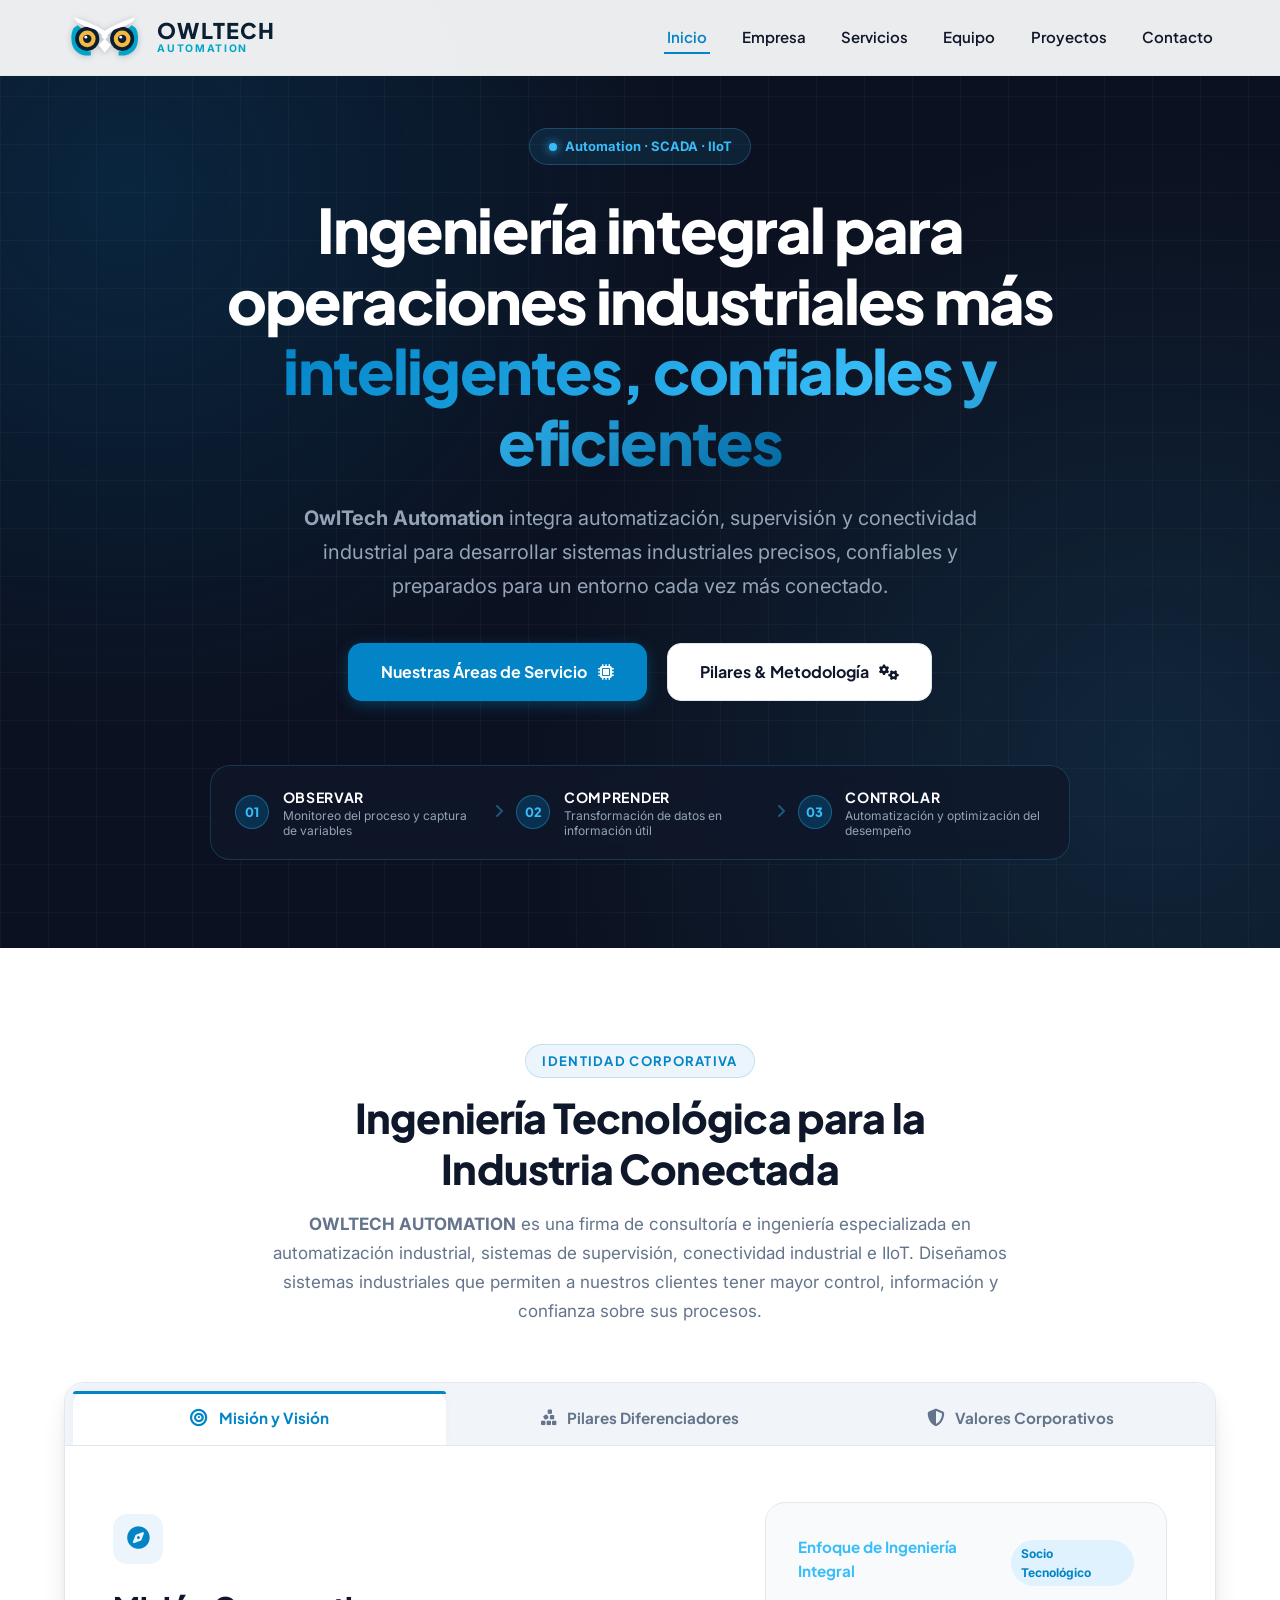
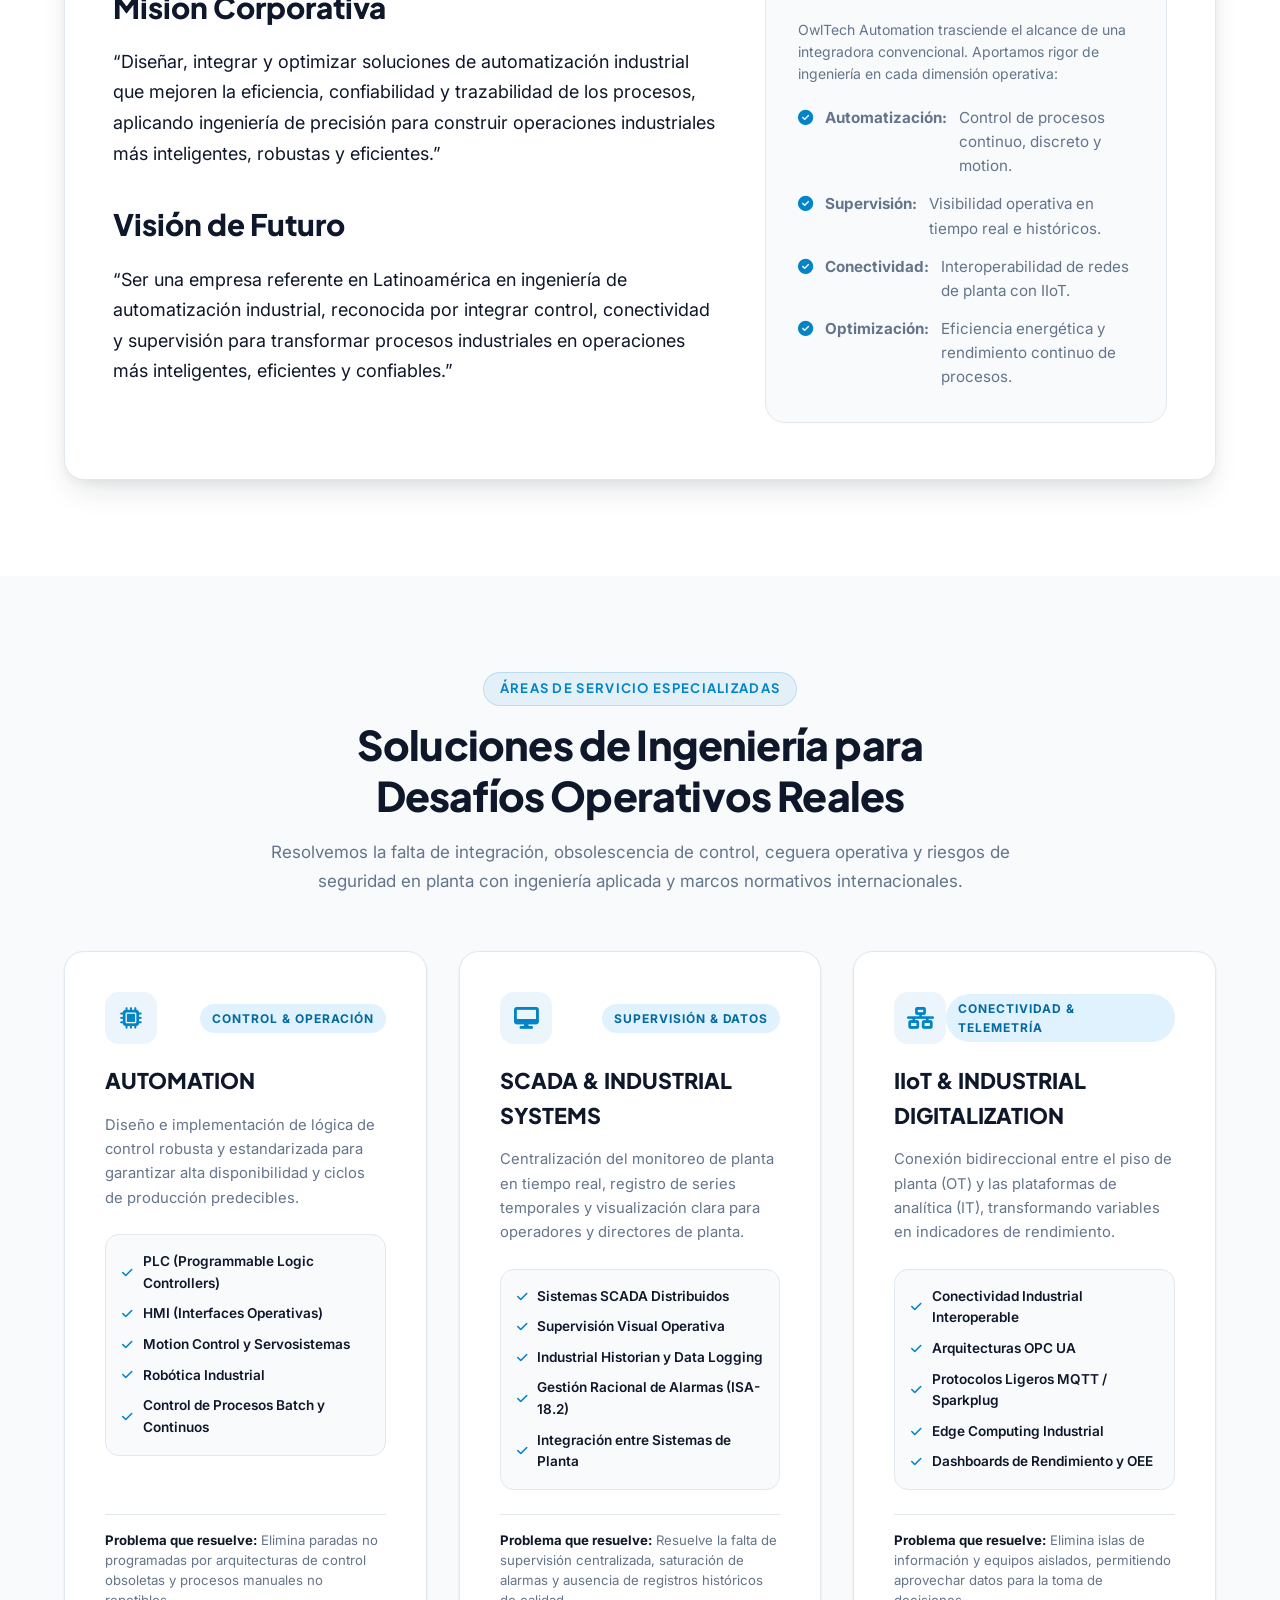
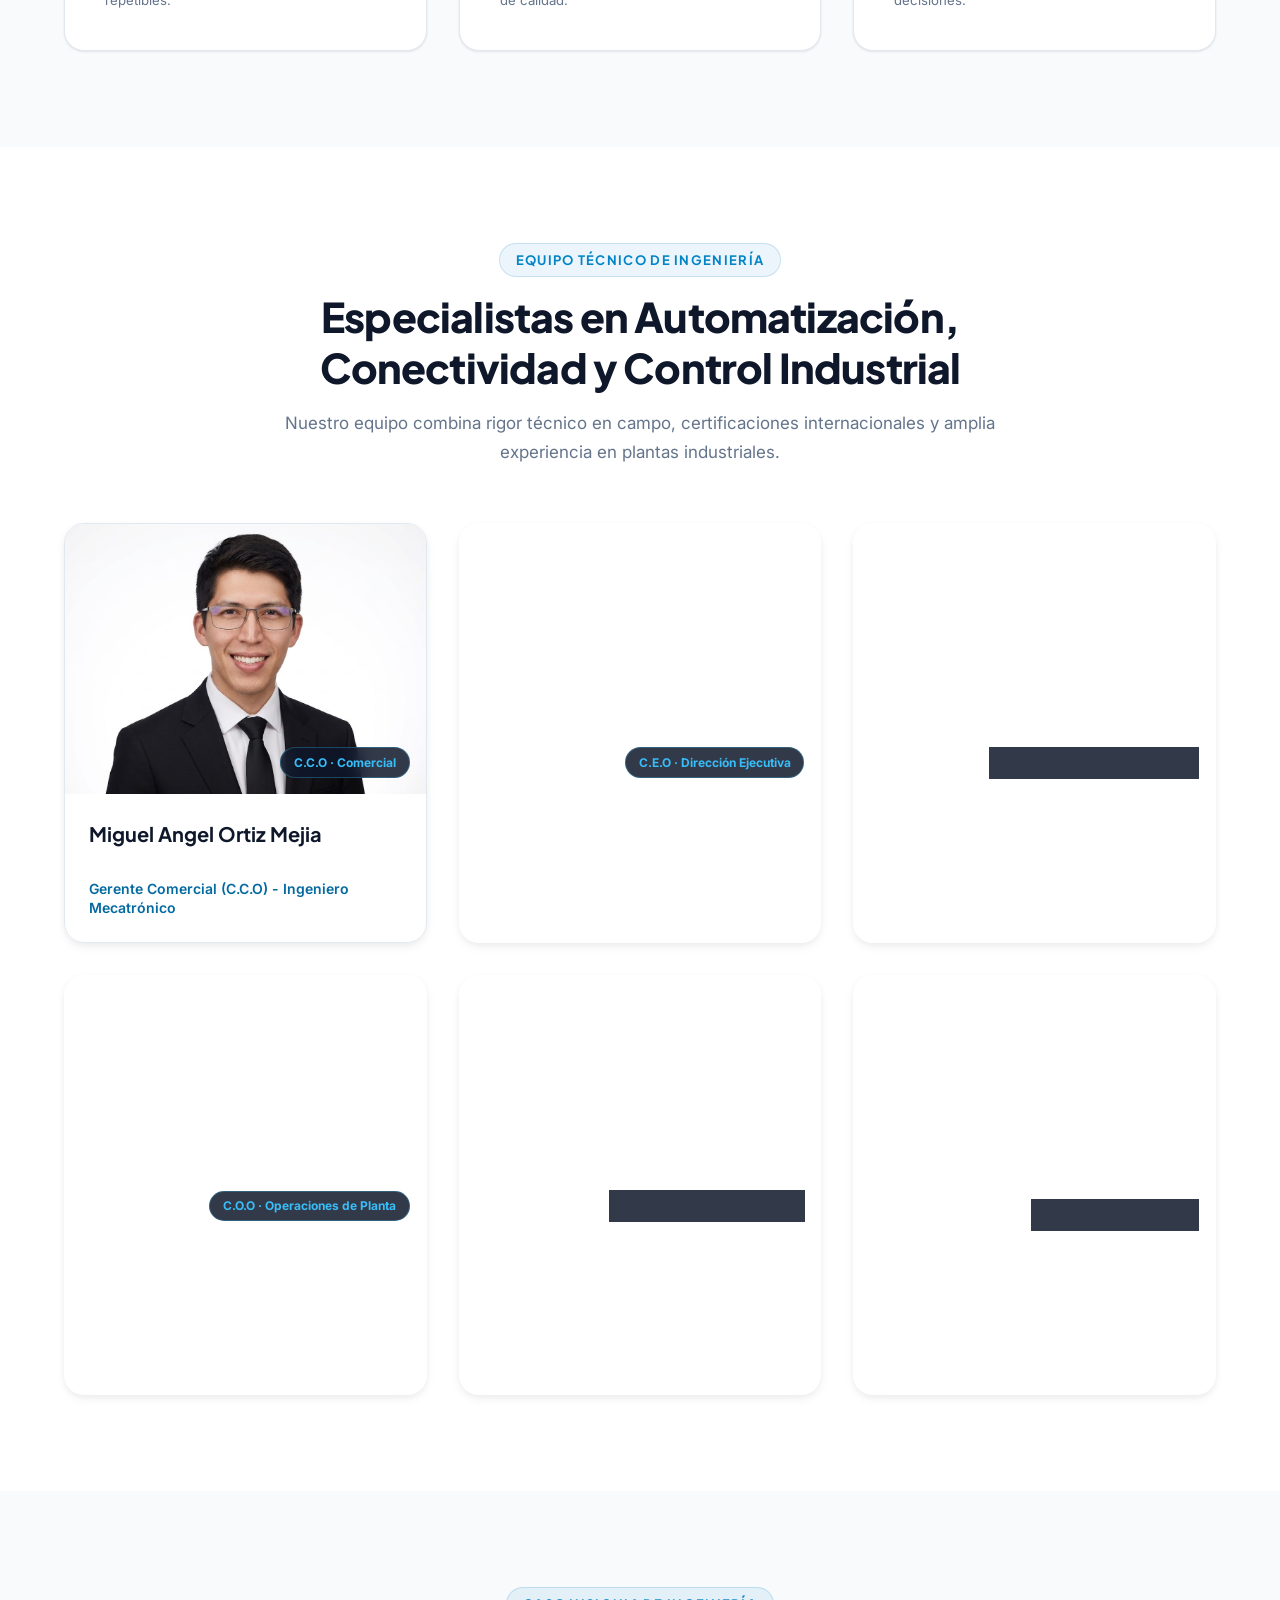
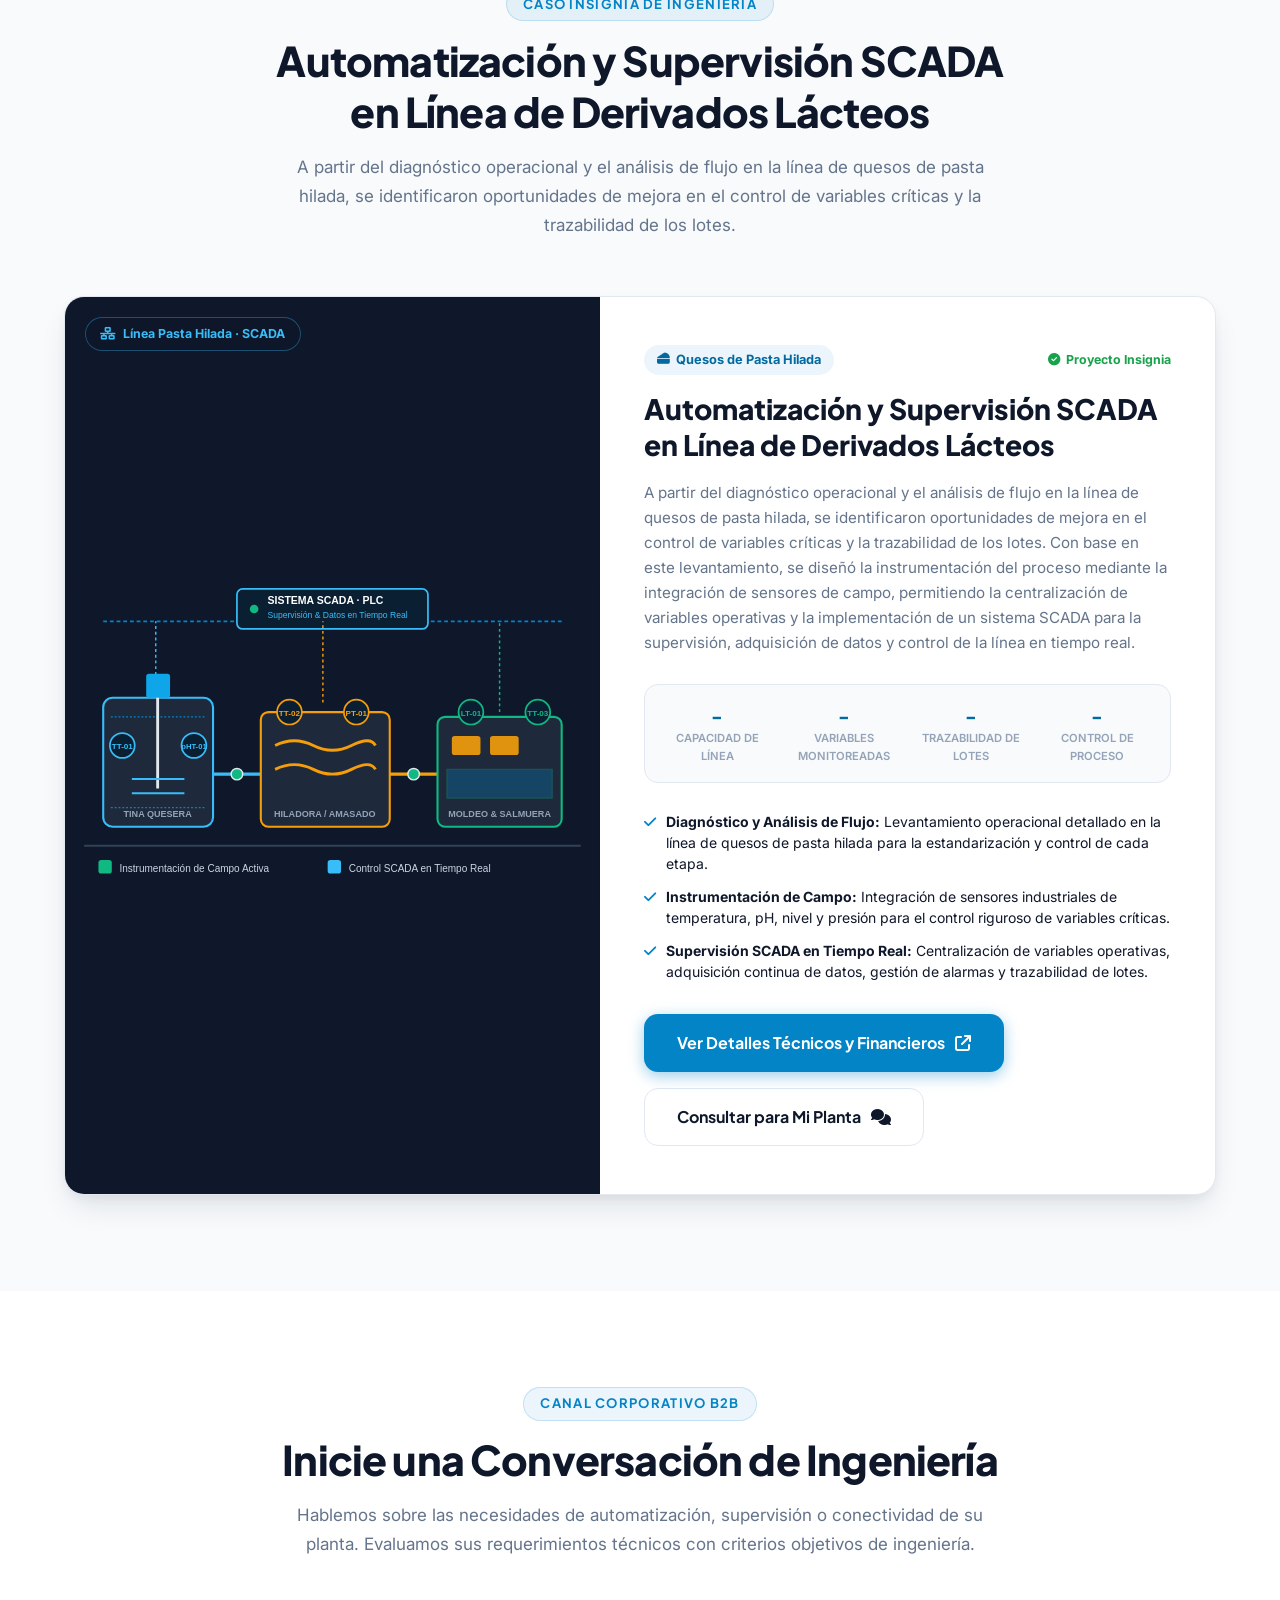
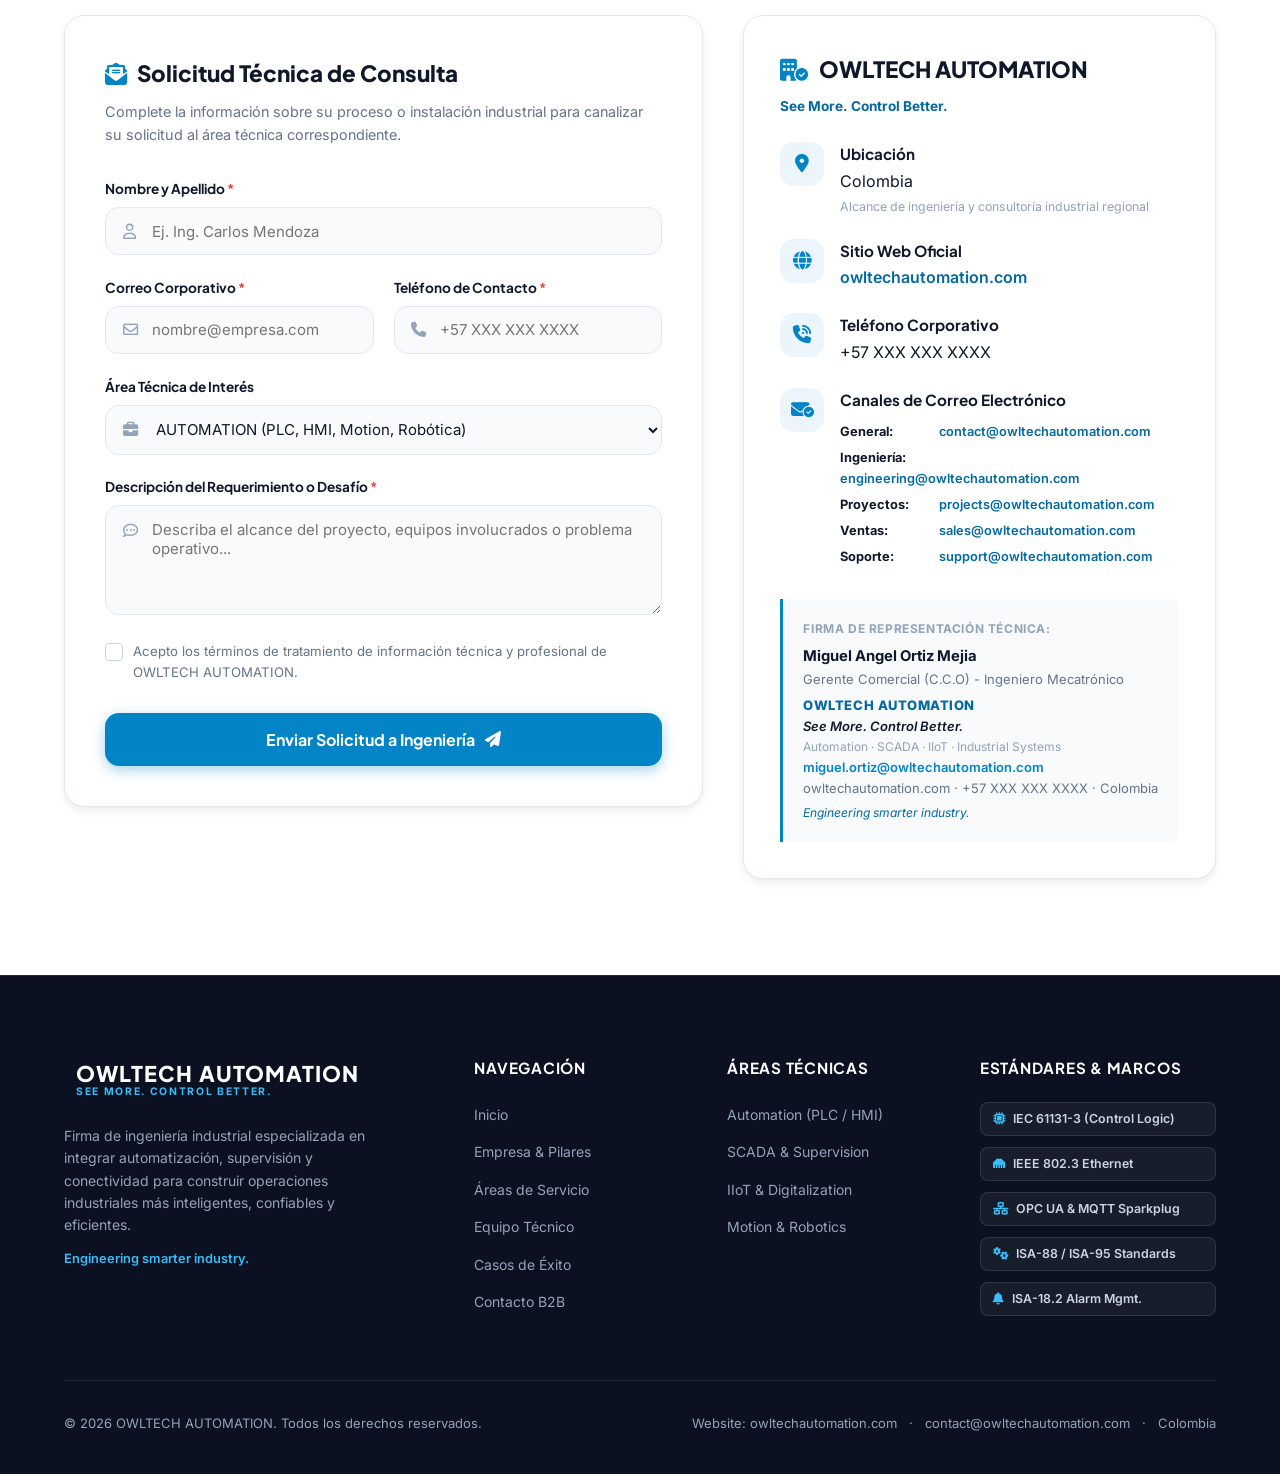
==== commit 5da59154: "refactor: retirar mapa y tarjeta de cobertura de operacion en seccion de contacto" ====
--- a/index.html
+++ b/index.html
@@ -1057,32 +1057,6 @@
               </div>
             </div>
 
-            <!-- Espacio Reservado para Mapa [MAPA_PLACEHOLDER] -->
-            <div class="contact-card map-card" aria-label="[MAPA_PLACEHOLDER]">
-              <div class="map-card-header">
-                <div class="map-title-wrap">
-                  <i class="fa-solid fa-map-location-dot"></i>
-                  <h4>Cobertura de Operación</h4>
-                </div>
-                <span class="map-status"><i class="fa-solid fa-circle"></i> Operaciones B2B</span>
-              </div>
-              
-              <!-- [MAPA_PLACEHOLDER] Interactivo con OpenStreetMap centrado en Colombia -->
-              <div class="map-interactive-container">
-                <iframe 
-                  title="[MAPA_PLACEHOLDER] Ubicación Operativa OWLTECH AUTOMATION - Colombia"
-                  src="https://www.openstreetmap.org/export/embed.html?bbox=-76.0%2C3.0%2C-72.0%2C6.5&amp;layer=mapnik&amp;marker=4.7110%2C-74.0721" 
-                  class="embedded-map-frame" 
-                  loading="lazy" 
-                  tabindex="0"
-                  aria-label="Mapa de cobertura regional OWLTECH AUTOMATION en Colombia">
-                </iframe>
-                <div class="map-overlay-badge">
-                  <i class="fa-solid fa-location-crosshairs"></i>
-                  <span>OWLTECH AUTOMATION · Colombia</span>
-                </div>
-              </div>
-            </div>
 
           </div>
 
